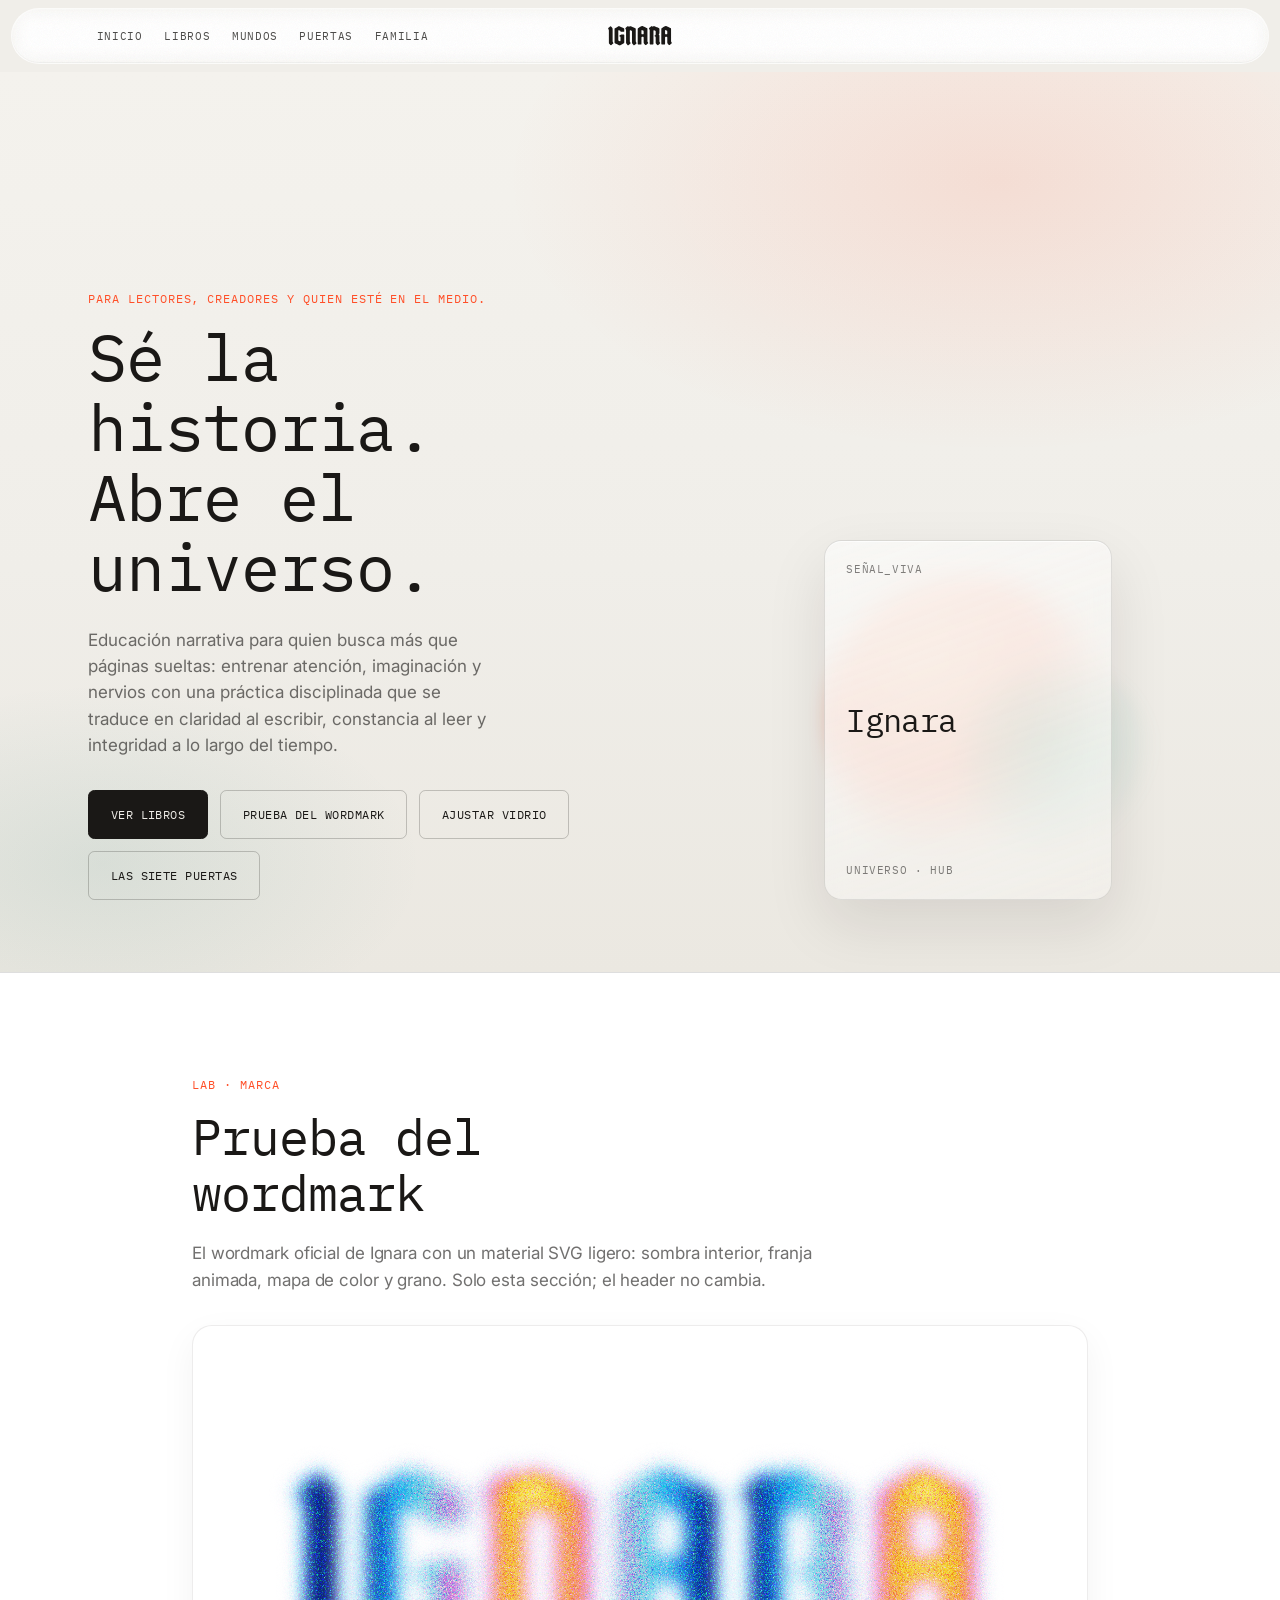
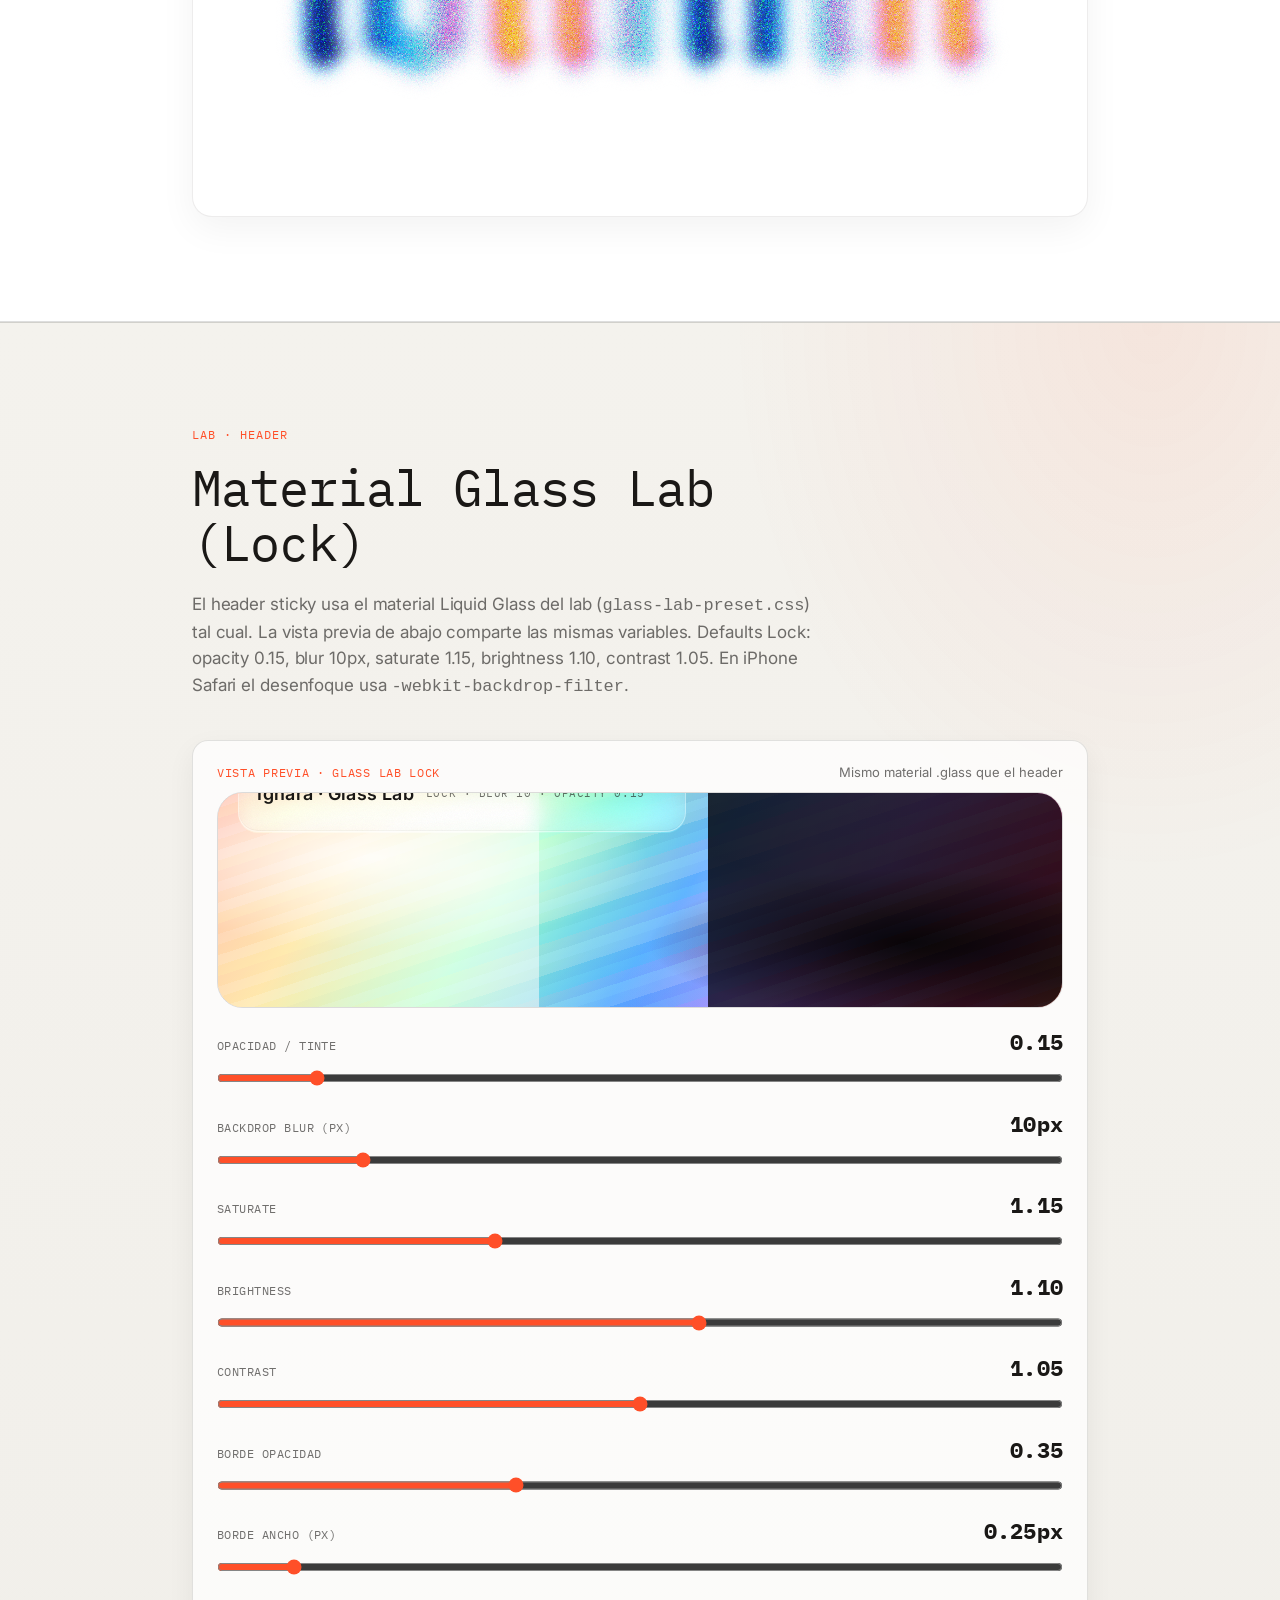
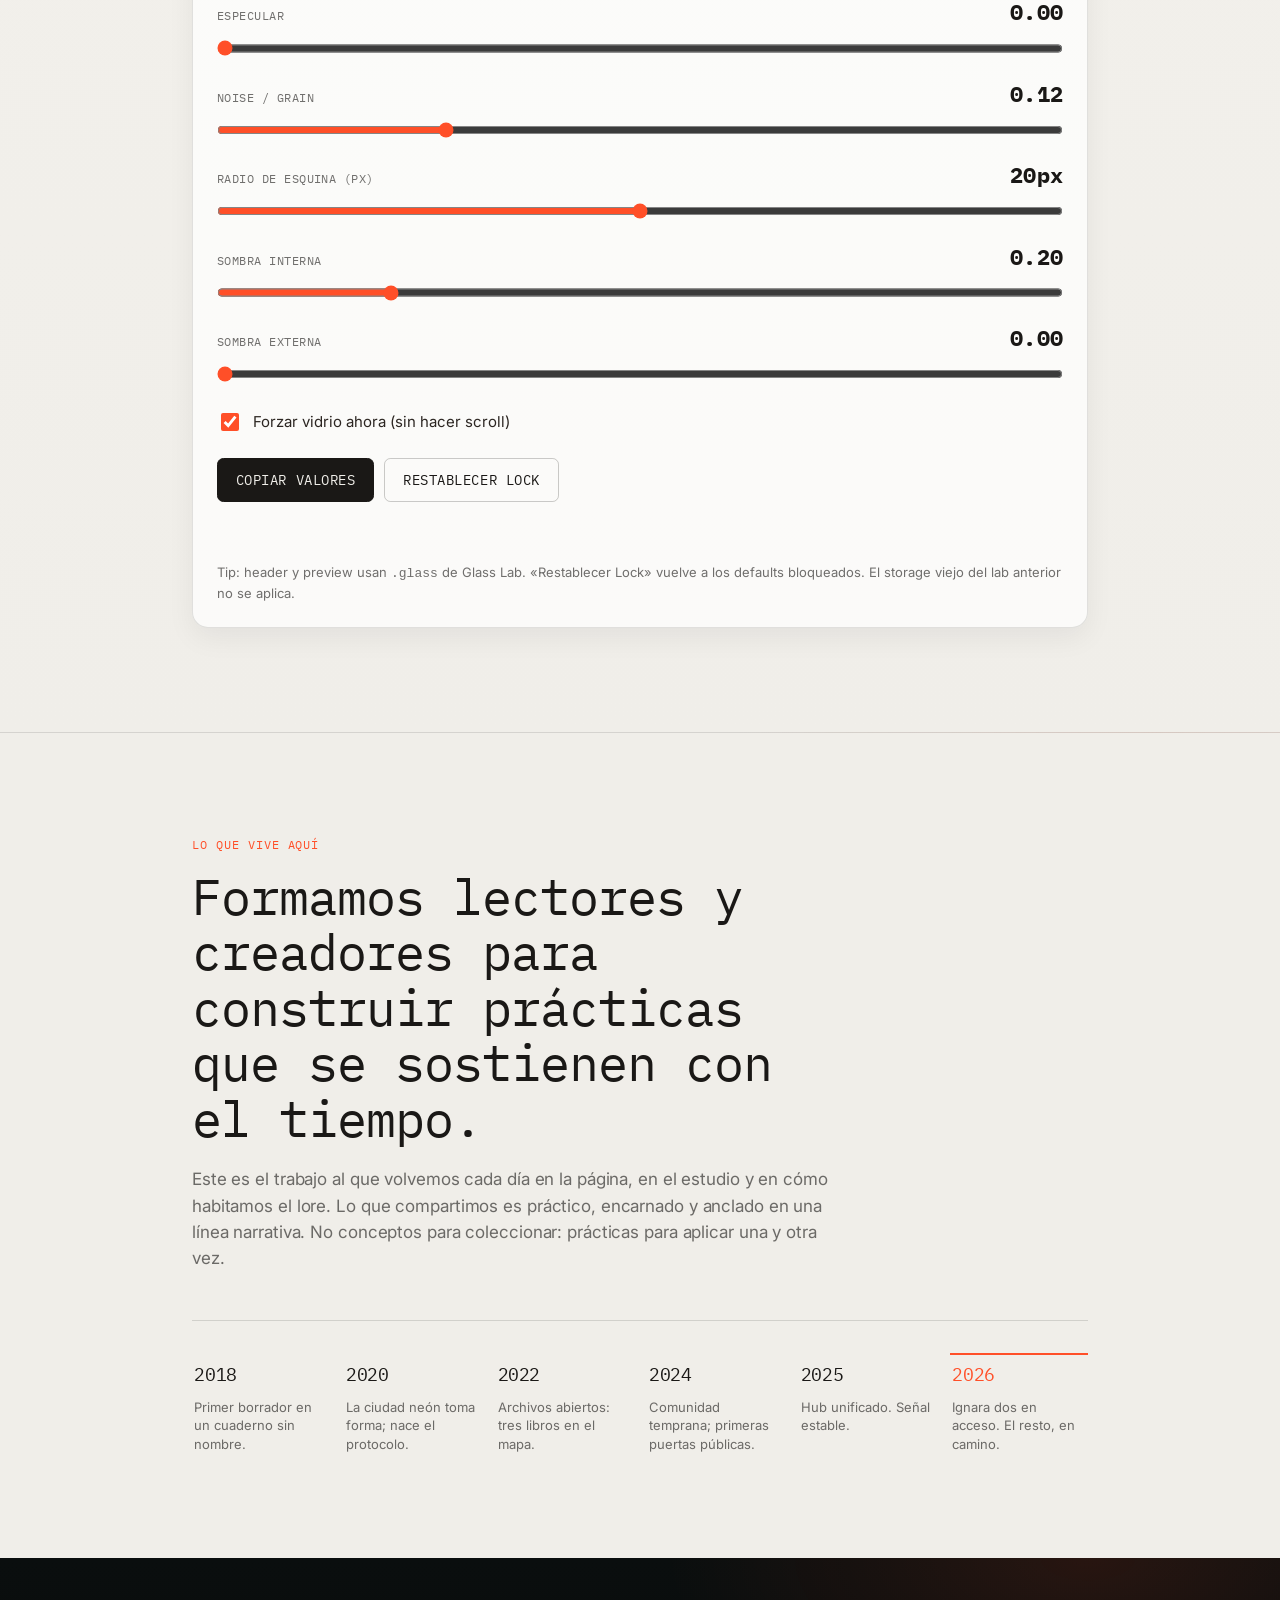
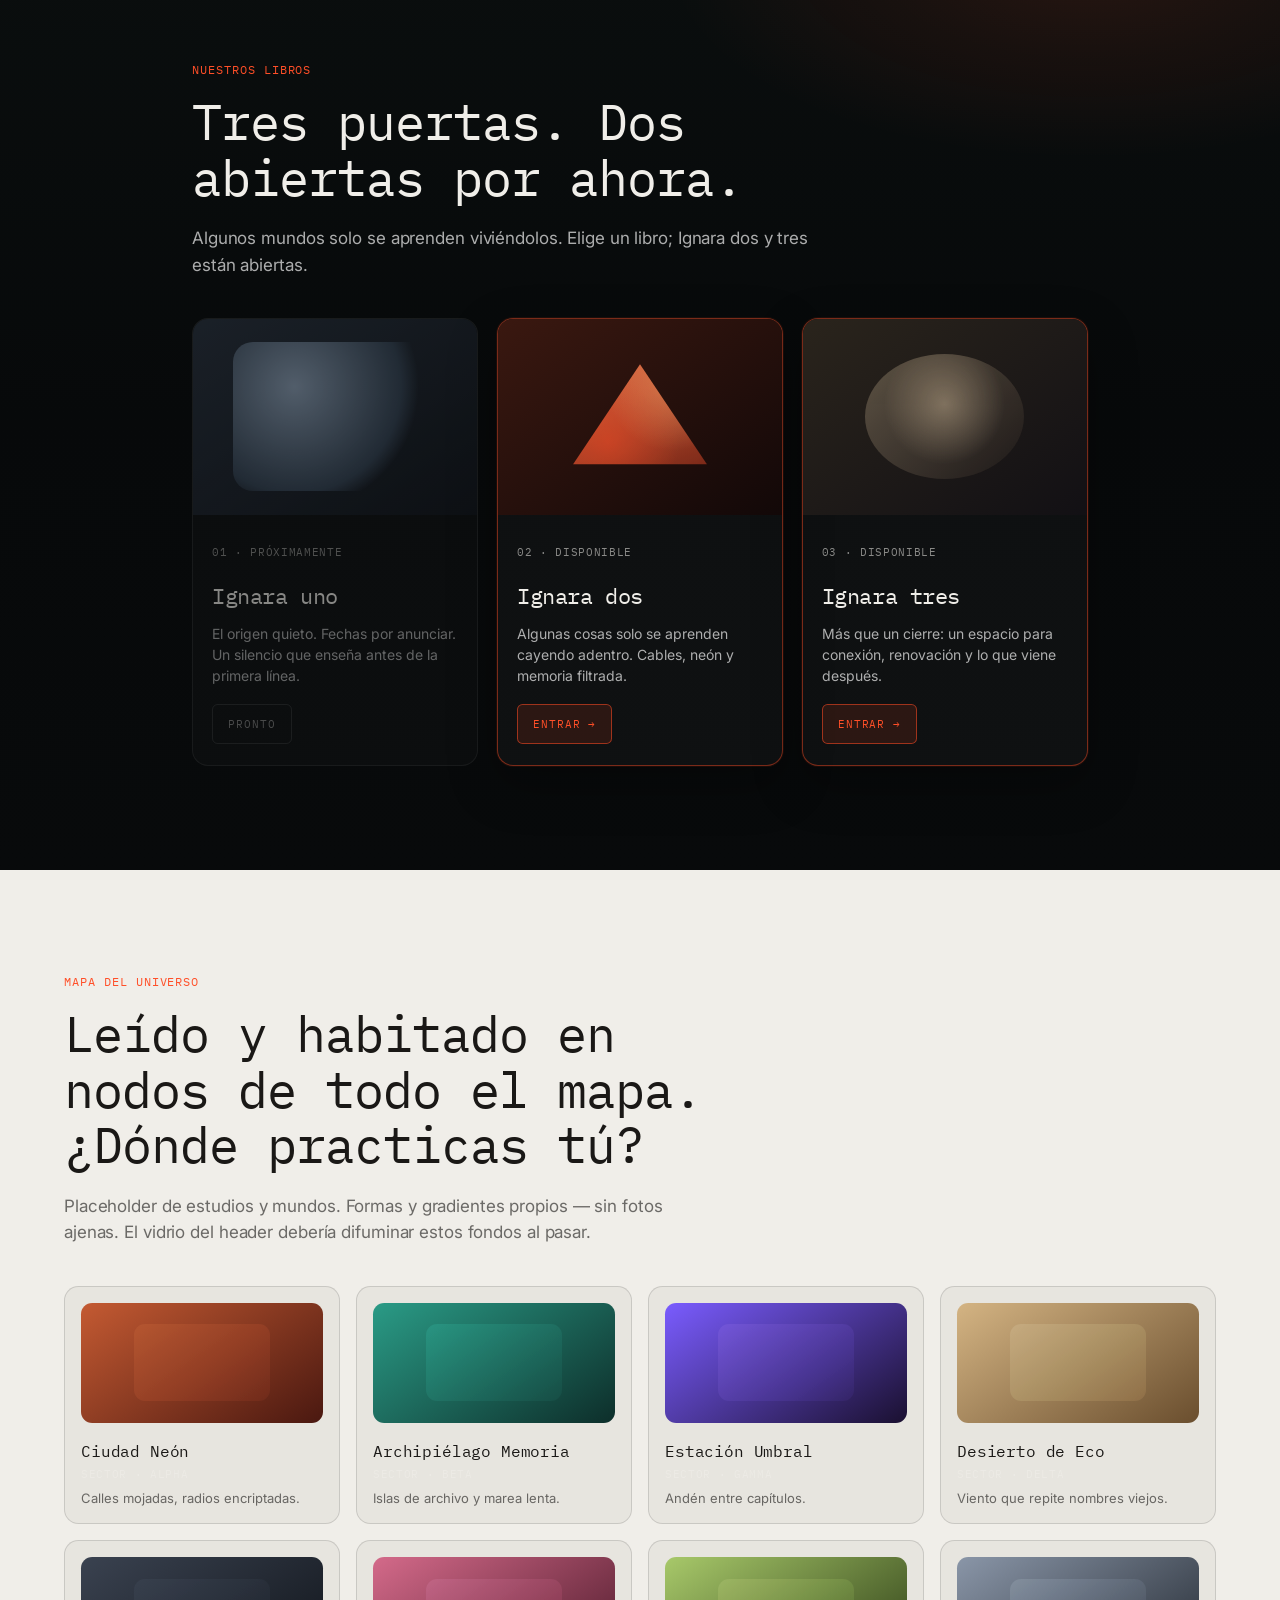
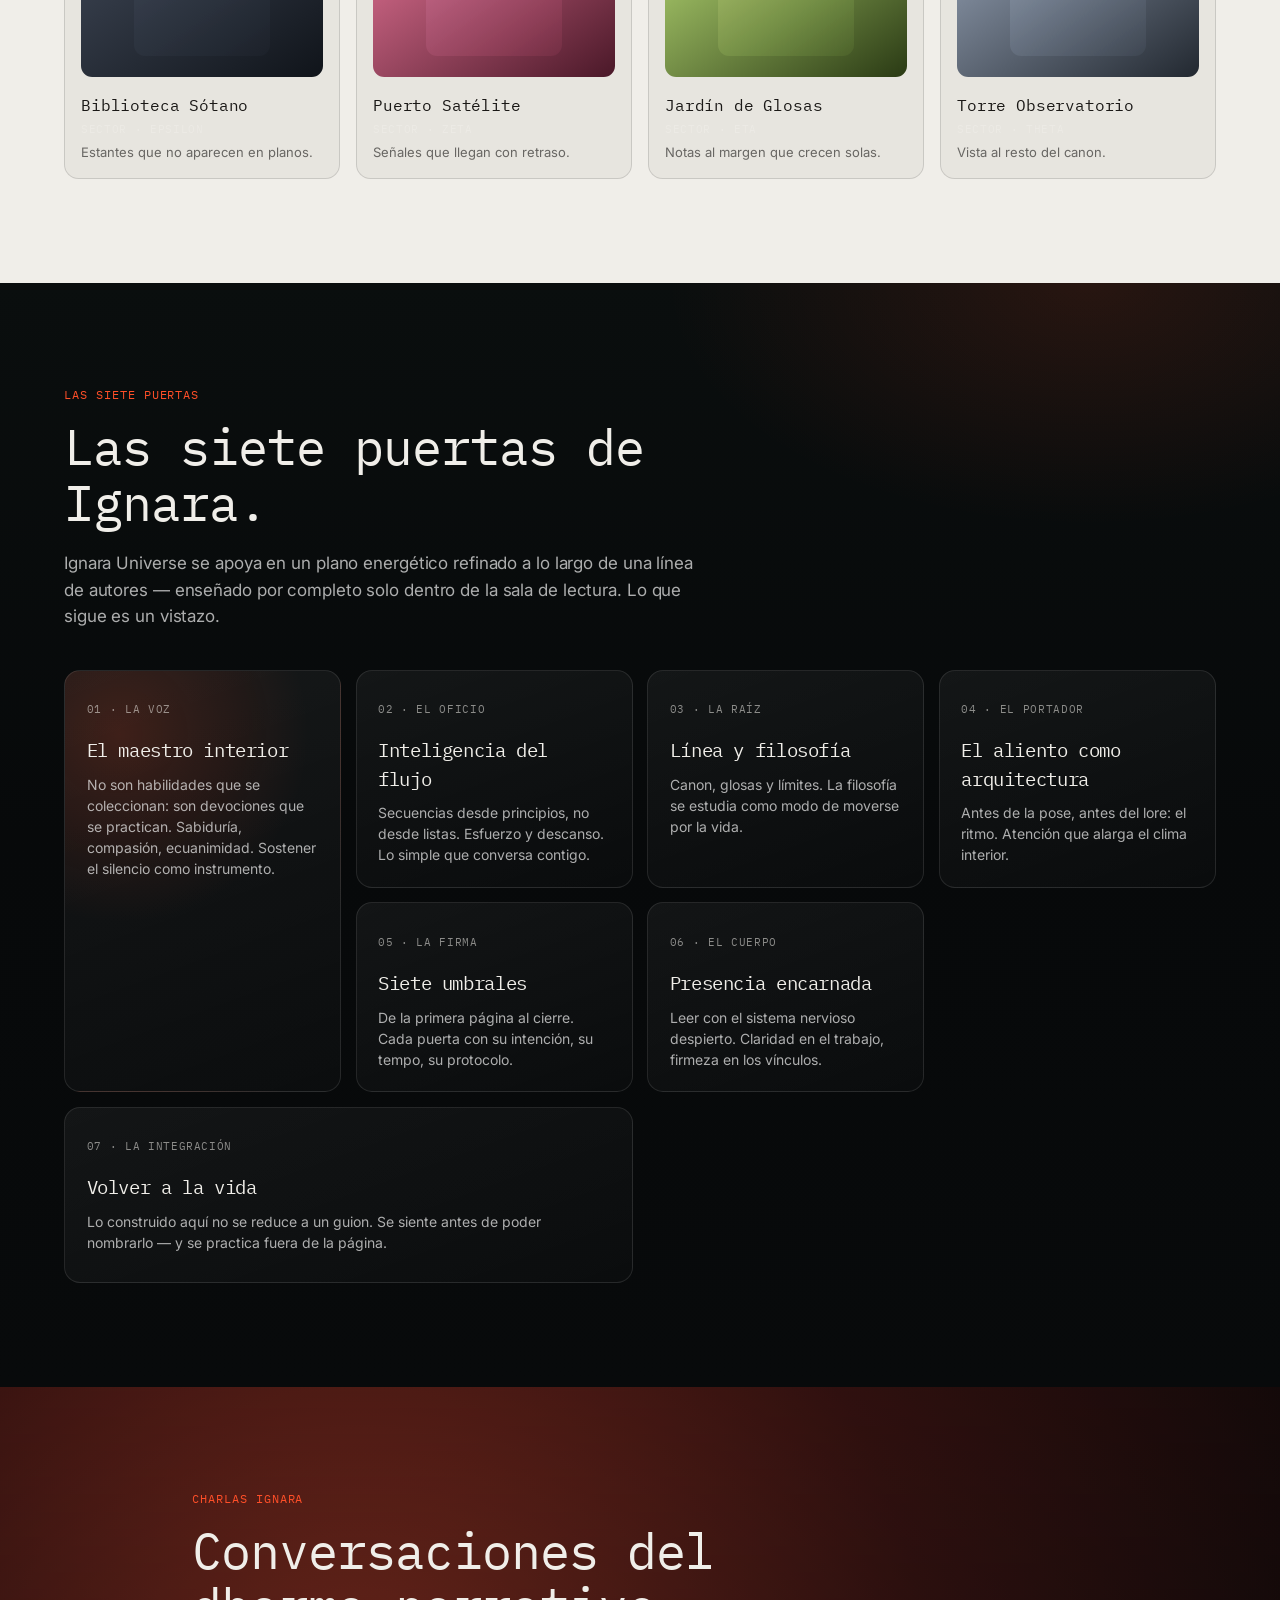
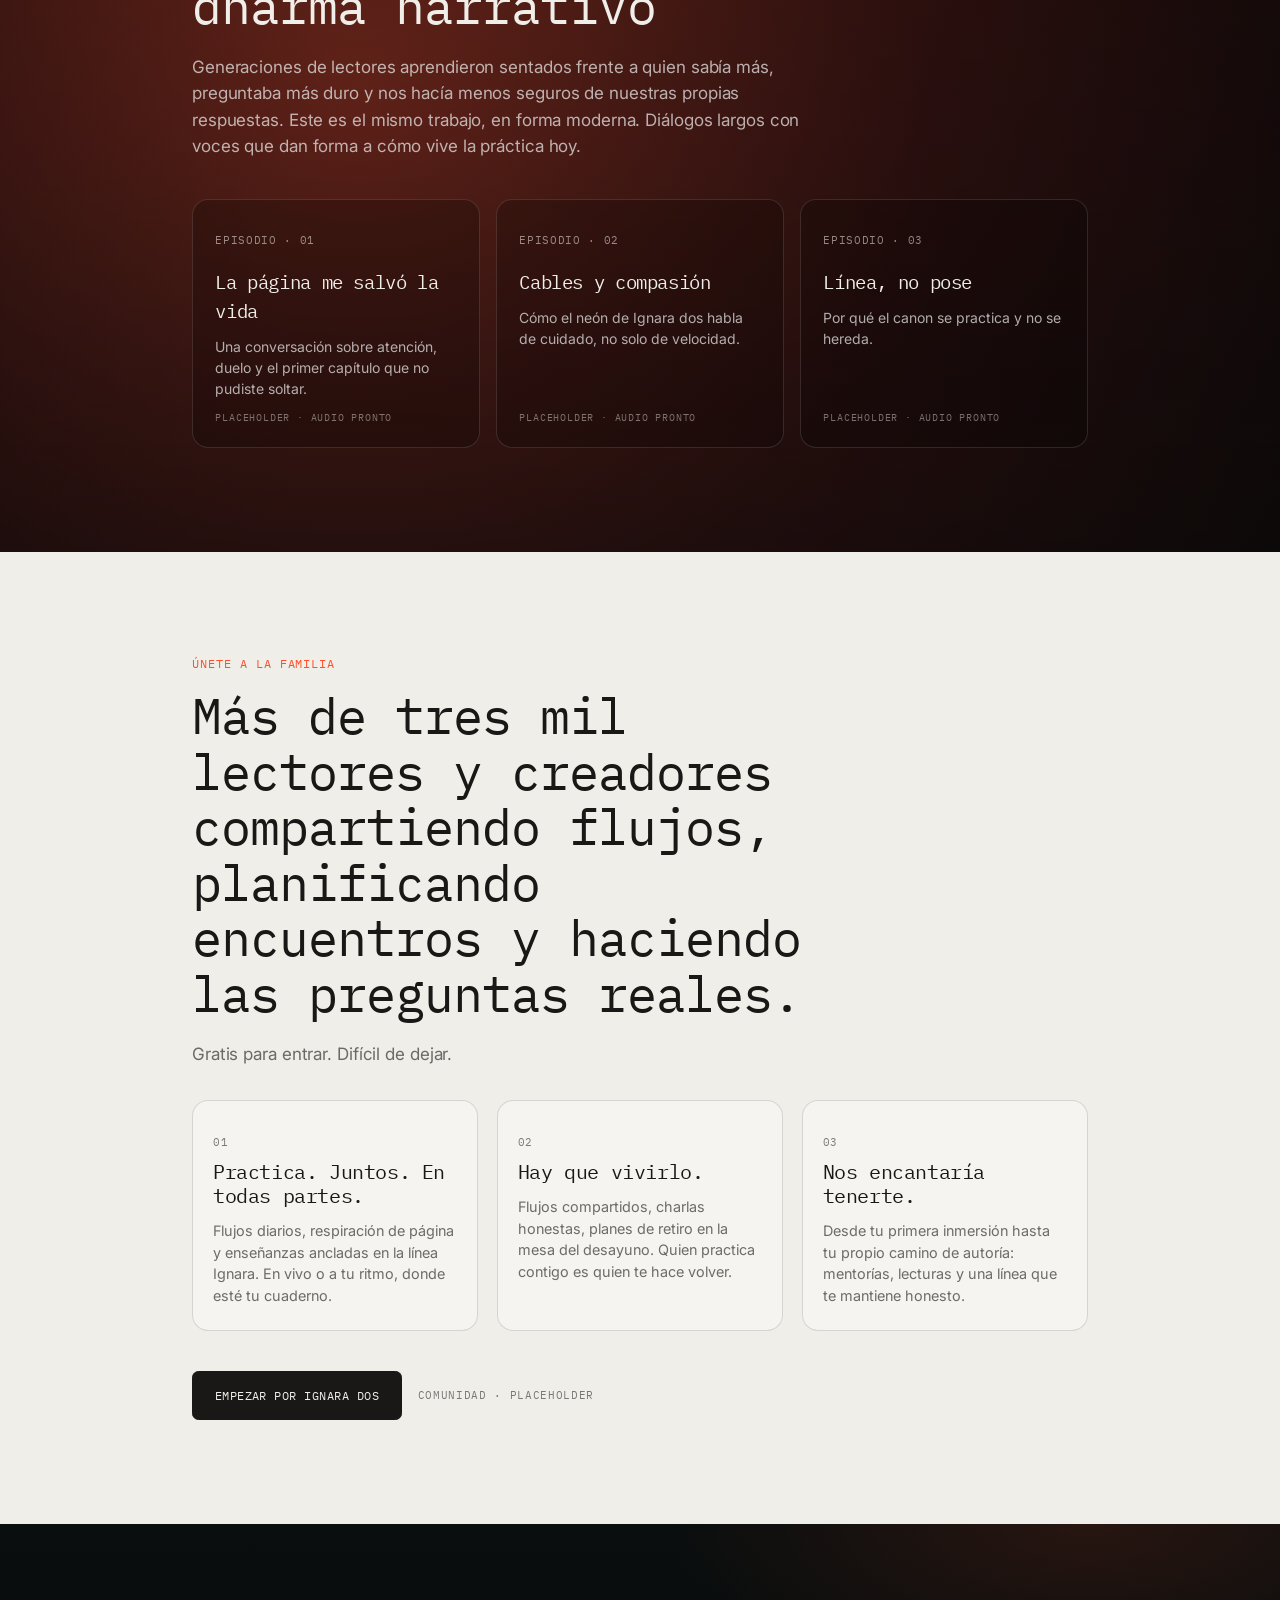
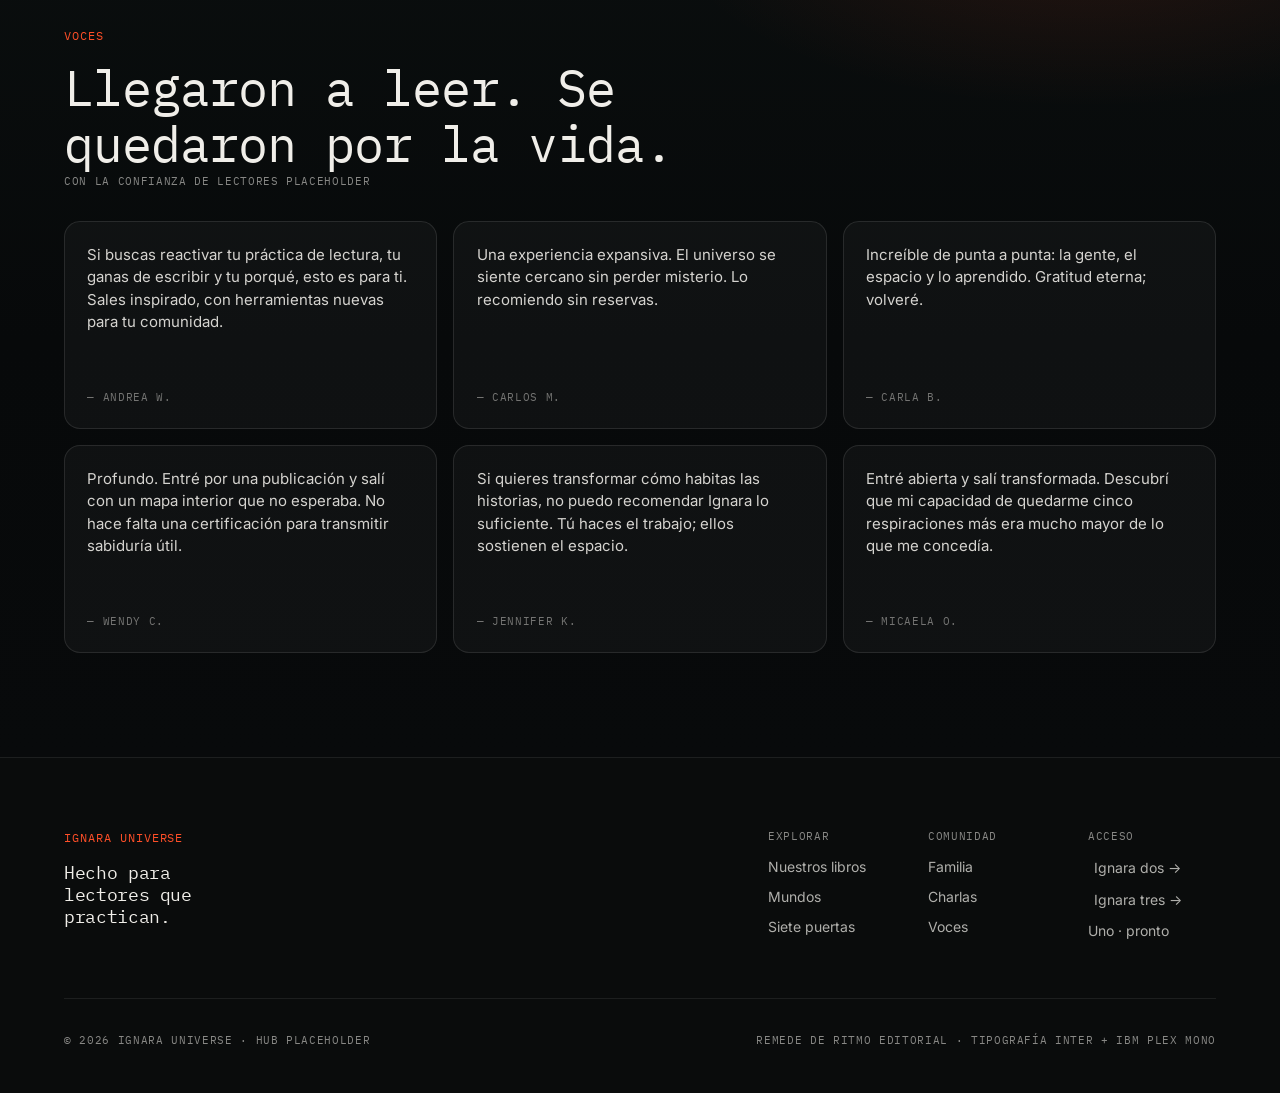
==== index.html @ 1be6c2f0 "Ease the seal ring wipe out with the tplh /14 lerp. Equal 90–180ms asset gaps were low-passing the e" ====
<!DOCTYPE html>
<html lang="es">
<head>
  <meta charset="UTF-8" />
  <meta name="viewport" content="width=device-width, initial-scale=1" />
  <title>Ignara Universe — Hub</title>
  <meta name="description" content="Hub de Ignara Universe. Libros, puertas y comunidad. Entra a Ignara dos." />
  <link rel="preconnect" href="https://fonts.googleapis.com" />
  <link rel="preconnect" href="https://fonts.gstatic.com" crossorigin />
  <link rel="preload" as="style" href="https://fonts.googleapis.com/css2?family=Cormorant+Garamond:wght@400;500;600&family=IBM+Plex+Mono:ital,wght@0,400;0,500;0,600;0,700;1,400&family=Inter:wght@400;500;600;700&family=Playfair+Display:wght@400;500;600&display=swap" />
  <link href="https://fonts.googleapis.com/css2?family=Cormorant+Garamond:wght@400;500;600&family=IBM+Plex+Mono:ital,wght@0,400;0,500;0,600;0,700;1,400&family=Inter:wght@400;500;600;700&family=Playfair+Display:wght@400;500;600&display=swap" rel="stylesheet" />
  <link rel="stylesheet" href="glass-lab-preset.css?v=20261002-1959" />
  <link rel="stylesheet" href="styles.css?v=20261002-1959" />
</head>
<body data-view="hub">
  <a class="skip-link" href="#main">Saltar al contenido</a>


  <header class="site-header" id="site-header" data-scrolled="false" data-force-glass="false" data-theme-nav="light">
    <!-- Sticky host = .site-header; positioning host = .header-glass-host; material = inner .glass (Safari-safe) -->
    <div class="header-glass-host" aria-hidden="true">
      <div class="glass header-glass">
        <span class="glass__noise" aria-hidden="true"></span>
        <span class="glass__specular" aria-hidden="true"></span>
      </div>
    </div>
    <div class="header-inner">
      <a class="brand" href="#inicio" id="brand-home" aria-label="Ignara — inicio">
        <svg class="brand-logo" aria-hidden="true" viewBox="0 0 497 152" fill="none" xmlns="http://www.w3.org/2000/svg">
<path d="M490.39 27.9576C490.39 42.1575 490.39 56.5576 490.39 70.7576C490.39 84.9576 490.39 98.9576 490.39 112.958C490.39 114.758 490.39 116.558 490.39 118.358C490.39 120.958 491.39 123.358 492.99 125.558C493.59 126.358 494.19 127.158 494.79 128.158C495.39 128.758 495.79 129.558 495.99 130.358C496.59 131.558 496.39 132.958 495.59 134.158C494.99 134.958 494.19 135.958 493.39 136.558C489.19 140.158 484.79 143.958 480.59 147.558C479.99 148.158 478.99 148.558 478.19 148.958C476.79 149.758 475.19 149.558 473.99 148.558C473.19 147.958 472.59 147.158 471.79 146.558C469.39 143.758 466.99 140.758 464.39 137.758C462.19 135.358 460.99 132.358 460.99 128.958C460.99 127.358 460.99 125.958 460.99 124.358C460.99 114.558 460.99 104.758 460.99 94.9576C460.99 93.3576 460.99 91.9576 460.99 90.3576C460.79 89.5576 460.79 88.7576 460.59 87.9576C460.19 85.9576 458.79 84.7576 456.79 84.3576C456.59 84.1576 456.39 84.1576 456.39 84.1576C453.79 83.9576 451.19 83.9576 448.59 84.1576C446.19 84.5576 444.59 85.9576 444.19 88.3576C443.99 89.3576 443.99 90.3576 443.99 91.1576C443.79 92.7576 443.79 94.1576 443.79 95.7576C443.79 108.758 443.79 121.958 443.79 134.958C443.79 136.758 443.79 138.358 443.59 139.958C443.39 142.358 441.99 143.958 439.59 144.358C438.59 144.358 437.59 144.558 436.79 144.558C431.59 144.558 426.59 144.558 421.59 144.558C420.39 144.558 419.39 144.358 418.39 144.158C416.39 143.758 415.19 142.558 414.79 140.558C414.59 139.958 414.59 139.358 414.59 138.558C414.59 137.358 414.59 136.158 414.59 134.958C414.39 99.1576 414.39 63.1576 414.59 27.3575C414.59 25.9576 414.59 24.5575 414.59 23.3575C414.59 20.1576 415.99 17.7576 418.79 16.1575C419.19 15.7576 419.79 15.5576 420.39 15.1575C427.79 10.9576 434.99 6.75755 442.39 2.35754C443.39 1.95755 444.39 1.35755 445.19 0.957551C447.39 -0.242446 449.79 -0.242448 451.99 0.557541C453.19 0.957548 454.39 1.55754 455.39 1.95755C464.99 6.35755 474.39 10.9576 483.99 15.3575C484.59 15.7576 485.39 16.1575 486.19 16.3576C488.79 17.7575 490.19 19.9575 490.19 22.9576C490.39 24.5575 490.39 26.3575 490.39 27.9576ZM443.99 37.9576C443.79 41.1575 443.79 44.3576 443.79 47.7576C443.79 50.7576 443.79 53.9576 443.79 56.9576C443.99 58.3575 443.99 59.5576 444.19 60.7575C444.59 63.3576 446.19 64.7576 448.79 65.1576C449.79 65.1576 450.79 65.1576 451.59 65.1576C452.99 65.1576 454.39 65.1576 455.79 65.1576C458.79 64.7576 460.39 63.1576 460.79 60.1576C460.99 59.3575 460.99 58.3576 460.99 57.3576C460.99 52.9575 460.99 48.7576 460.99 44.3576C460.99 43.5575 460.99 42.7576 460.79 41.9576C460.79 38.9576 459.39 36.7576 456.79 35.3575C454.59 34.3575 452.79 33.3576 450.39 32.3576C449.79 31.9575 448.79 31.7575 447.99 31.7575C446.39 31.5576 444.79 32.5576 444.39 34.3576C443.99 35.5575 443.99 36.7576 443.99 37.9576Z" fill="currentColor"/>
<path d="M324.026 133.758C324.026 117.558 324.026 101.358 324.026 85.1576C324.026 69.3576 324.026 53.7576 324.026 38.1576C324.026 36.3576 324.026 34.5576 324.026 32.7576C324.026 29.7576 323.026 27.1576 321.226 24.7576C320.626 23.9576 320.026 23.3576 319.426 22.5576C319.026 21.9576 318.826 21.3576 318.426 20.7576C317.826 19.3576 318.026 17.7576 319.026 16.5576C319.626 15.7576 320.226 14.9576 321.026 14.3576C325.226 10.7576 329.626 6.95758 334.026 3.15758C334.426 2.95758 334.826 2.55759 335.226 2.35758C337.026 1.15758 338.826 1.15758 340.626 2.35758C341.426 2.95758 342.226 3.55759 343.026 3.95758C344.626 4.95758 346.426 5.15757 348.226 4.35758C349.226 4.15757 350.226 3.55759 351.026 2.95758C352.226 2.35758 353.426 1.75758 354.826 1.15758C356.826 0.15758 359.026 0.157581 361.026 0.957583C362.826 1.55757 364.626 2.35758 366.426 3.15758C371.226 5.35759 376.026 7.55758 380.826 9.95759C385.026 11.7576 389.226 13.7576 393.426 15.7576C394.626 16.3576 395.626 16.7576 396.626 17.5576C398.426 18.7576 399.626 20.3576 399.826 22.5576C399.826 23.5576 399.826 24.5576 399.826 25.3576C399.826 34.7576 399.826 43.9576 399.826 53.1576C399.826 54.1576 399.826 55.1576 399.826 56.1576C399.626 57.7576 399.026 59.3576 397.826 60.5576C396.826 61.5576 395.826 62.3576 395.026 63.5576C394.026 64.5576 394.226 66.1576 395.026 67.1576C395.226 67.5576 395.626 67.9576 395.826 68.1576C396.426 68.5576 396.826 69.1576 397.426 69.5576C399.026 70.9576 399.826 72.7576 399.826 74.9576C399.826 76.5576 399.826 78.1576 399.826 79.7576C399.826 91.3576 399.826 102.958 399.826 114.558C399.826 116.158 400.026 117.958 400.026 119.558C400.026 122.158 400.826 124.358 402.426 126.358C402.826 127.158 403.426 127.958 404.026 128.758C404.426 129.358 405.026 129.958 405.226 130.758C405.826 132.358 405.826 133.758 404.826 134.958C404.026 135.958 403.226 136.958 402.226 137.758C398.426 140.958 394.626 144.358 390.626 147.558C389.826 148.358 388.826 148.958 387.626 149.558C386.026 150.358 384.426 150.158 383.026 148.958C382.426 148.358 381.626 147.758 381.026 146.958C378.626 144.358 376.226 141.358 373.826 138.558C373.426 138.158 373.026 137.558 372.626 136.958C371.426 135.358 370.626 133.358 370.626 131.358C370.626 129.558 370.626 127.958 370.626 126.358C370.626 115.558 370.626 104.758 370.626 93.9576C370.626 92.5576 370.626 90.9576 370.426 89.5576C370.426 88.7576 370.426 87.9576 370.226 87.1576C369.826 85.1576 368.826 83.5576 367.226 82.5576C366.026 81.7576 364.826 81.1576 363.626 80.5576C362.826 80.1576 362.226 79.5576 361.626 79.1576C360.626 78.1576 360.626 76.7576 361.426 75.7576C362.026 74.7576 363.026 74.1576 363.826 73.5576C365.026 72.7576 366.226 72.1576 367.226 71.3576C369.226 69.7576 370.226 67.7576 370.426 65.3576C370.426 64.1576 370.626 63.1576 370.626 62.1576C370.626 56.5576 370.626 50.9576 370.626 45.3576C370.626 44.1576 370.426 42.7576 370.426 41.5576C370.226 39.3576 369.226 37.7576 367.426 36.5576C364.626 34.7576 361.626 33.3576 358.626 32.3576C358.226 32.1576 358.026 32.1576 357.826 32.1576C356.226 31.9576 354.626 32.7576 354.226 34.1576C353.826 34.9576 353.626 35.7576 353.626 36.5576C353.426 37.7576 353.426 38.7576 353.426 39.9576C353.426 51.5576 353.426 63.3576 353.426 75.1576C353.426 79.7576 353.426 84.3576 353.426 88.9576C353.426 103.958 353.426 118.958 353.426 133.958C353.426 135.558 353.426 136.958 353.426 138.558C353.426 139.358 353.226 140.158 353.026 140.958C352.626 142.758 351.426 143.958 349.426 144.358C348.826 144.558 348.226 144.558 347.426 144.558C341.826 144.558 336.026 144.558 330.226 144.558C329.426 144.558 328.426 144.358 327.426 144.158C325.826 143.758 324.826 142.758 324.426 141.158C324.226 140.358 324.226 139.558 324.026 138.758C324.026 137.158 324.026 135.358 324.026 133.758Z" fill="currentColor"/>
<path d="M306.406 27.9576C306.406 42.1575 306.406 56.5576 306.406 70.7576C306.406 84.9576 306.406 98.9576 306.406 112.958C306.406 114.758 306.406 116.558 306.406 118.358C306.406 120.958 307.406 123.358 309.006 125.558C309.606 126.358 310.206 127.158 310.806 128.158C311.406 128.758 311.806 129.558 312.006 130.358C312.606 131.558 312.406 132.958 311.606 134.158C311.006 134.958 310.206 135.958 309.406 136.558C305.206 140.158 300.806 143.958 296.606 147.558C296.006 148.158 295.006 148.558 294.206 148.958C292.806 149.758 291.206 149.558 290.006 148.558C289.206 147.958 288.606 147.158 287.806 146.558C285.406 143.758 283.006 140.758 280.406 137.758C278.206 135.358 277.006 132.358 277.006 128.958C277.006 127.358 277.006 125.958 277.006 124.358C277.006 114.558 277.006 104.758 277.006 94.9576C277.006 93.3576 277.006 91.9576 277.006 90.3576C276.806 89.5576 276.806 88.7576 276.606 87.9576C276.206 85.9576 274.806 84.7576 272.806 84.3576C272.606 84.1576 272.406 84.1576 272.406 84.1576C269.806 83.9576 267.206 83.9576 264.606 84.1576C262.206 84.5576 260.606 85.9576 260.206 88.3576C260.006 89.3576 260.006 90.3576 260.006 91.1576C259.806 92.7576 259.806 94.1576 259.806 95.7576C259.806 108.758 259.806 121.958 259.806 134.958C259.806 136.758 259.806 138.358 259.606 139.958C259.406 142.358 258.006 143.958 255.606 144.358C254.606 144.358 253.606 144.558 252.806 144.558C247.606 144.558 242.606 144.558 237.606 144.558C236.406 144.558 235.406 144.358 234.406 144.158C232.406 143.758 231.206 142.558 230.806 140.558C230.606 139.958 230.606 139.358 230.606 138.558C230.606 137.358 230.606 136.158 230.606 134.958C230.406 99.1576 230.406 63.1576 230.606 27.3575C230.606 25.9576 230.606 24.5575 230.606 23.3575C230.606 20.1576 232.006 17.7576 234.806 16.1575C235.206 15.7576 235.806 15.5576 236.406 15.1575C243.806 10.9576 251.006 6.75755 258.406 2.35754C259.406 1.95755 260.406 1.35755 261.206 0.957551C263.406 -0.242446 265.806 -0.242448 268.006 0.557541C269.206 0.957548 270.406 1.55754 271.406 1.95755C281.006 6.35755 290.406 10.9576 300.006 15.3575C300.606 15.7576 301.406 16.1575 302.206 16.3576C304.806 17.7575 306.206 19.9575 306.206 22.9576C306.406 24.5575 306.406 26.3575 306.406 27.9576ZM260.006 37.9576C259.806 41.1575 259.806 44.3576 259.806 47.7576C259.806 50.7576 259.806 53.9576 259.806 56.9576C260.006 58.3575 260.006 59.5576 260.206 60.7575C260.606 63.3576 262.206 64.7576 264.806 65.1576C265.806 65.1576 266.806 65.1576 267.606 65.1576C269.006 65.1576 270.406 65.1576 271.806 65.1576C274.806 64.7576 276.406 63.1576 276.806 60.1576C277.006 59.3575 277.006 58.3576 277.006 57.3576C277.006 52.9575 277.006 48.7576 277.006 44.3576C277.006 43.5575 277.006 42.7576 276.806 41.9576C276.806 38.9576 275.406 36.7576 272.806 35.3575C270.606 34.3575 268.806 33.3576 266.406 32.3576C265.806 31.9575 264.806 31.7575 264.006 31.7575C262.406 31.5576 260.806 32.5576 260.406 34.3576C260.006 35.5575 260.006 36.7576 260.006 37.9576Z" fill="currentColor"/>
<path d="M139.842 125.758C139.842 111.158 139.842 96.5576 139.842 81.9576C139.842 67.3576 139.842 52.7576 139.842 38.1576C139.842 36.1576 139.842 34.3576 139.642 32.3576C139.642 29.7576 138.642 27.3576 137.042 25.3576C136.042 24.1576 135.242 23.1576 134.642 21.9576C133.642 20.1576 133.842 18.5576 135.042 16.9576C135.842 15.9576 136.842 14.9576 137.842 14.1576C141.642 10.7576 145.642 7.55759 149.442 4.3576C150.242 3.75759 150.842 3.15759 151.842 2.7576C153.242 1.9576 154.642 1.7576 156.042 2.7576C157.042 3.35759 157.842 3.9576 158.642 4.5576C160.642 5.7576 162.442 5.9576 164.642 4.9576C165.242 4.5576 166.042 4.15759 166.842 3.7576C167.642 3.35759 168.442 2.9576 169.242 2.5576C172.242 0.557593 175.442 0.557591 178.642 2.15759C179.442 2.35759 180.042 2.7576 180.842 3.15759C190.042 7.3576 199.242 11.5576 208.242 15.9576C209.442 16.3576 210.842 16.9576 211.842 17.7576C214.042 18.9576 215.242 20.9576 215.442 23.3576C215.442 25.3576 215.442 27.3576 215.442 29.1576C215.442 56.7576 215.442 84.5576 215.442 112.158C215.442 113.958 215.642 115.758 215.442 117.558C215.442 121.558 216.642 124.958 219.242 127.958C219.842 128.558 220.242 129.358 220.642 129.958C222.042 132.158 222.042 134.158 220.242 135.958C219.642 136.758 218.842 137.358 218.242 137.958C214.242 141.358 210.242 144.758 206.242 147.958C205.642 148.558 204.842 149.158 204.042 149.758C202.442 150.758 200.442 150.558 199.042 149.358C198.042 148.558 197.242 147.758 196.442 146.758C194.042 143.958 191.642 141.158 189.242 138.358C187.442 136.158 186.442 133.558 186.242 130.558C186.242 128.358 186.042 126.158 186.042 123.958C186.042 99.3576 186.042 74.5576 186.042 49.9576C186.042 48.3576 186.042 46.5576 186.042 44.9576C186.042 43.9576 186.042 43.1576 186.042 42.1576C185.842 39.9576 184.842 38.1576 183.042 36.9576C180.442 35.3576 177.642 33.9576 174.642 32.9576C174.442 32.9576 174.242 32.9576 174.242 32.9576C171.642 32.3576 169.842 33.5576 169.442 36.1576C169.242 36.9576 169.242 37.7576 169.242 38.5576C169.242 39.9576 169.242 41.5576 169.242 42.9576C169.242 66.5576 169.242 90.1576 169.242 113.758C169.242 115.758 169.242 117.558 169.242 119.558C169.242 122.158 170.242 124.558 171.842 126.758C172.442 127.358 173.042 128.158 173.642 128.958C174.042 129.558 174.442 130.358 174.842 130.958C175.442 132.558 175.442 133.958 174.442 135.358C173.442 136.358 172.642 137.358 171.442 138.158C167.642 141.558 163.842 144.758 160.042 147.958C159.042 148.758 158.042 149.558 156.842 149.958C155.442 150.558 154.042 150.358 152.642 149.358C152.042 148.758 151.242 148.158 150.642 147.358C148.042 144.358 145.442 141.358 143.042 138.358C140.842 135.958 139.842 133.358 139.842 130.158C139.842 128.758 139.842 127.158 139.842 125.758Z" fill="currentColor"/>
<path d="M50.1277 114.958C50.1277 102.158 50.1277 89.1576 50.1277 76.1576C50.1277 60.1576 50.1277 44.3576 50.1277 28.3576C50.1277 26.7576 50.1277 25.1576 50.1277 23.3576C50.3277 21.1576 51.3277 19.1576 53.1277 17.9576C54.5277 16.9576 55.7277 15.9576 57.3277 15.1576C62.9277 11.7576 68.7277 8.55764 74.5277 5.15763C76.3277 4.15763 77.9277 3.35763 79.5277 2.35763C82.5277 0.757639 85.5277 0.557631 88.5277 1.75764C89.5277 2.15763 90.3277 2.55764 91.1277 2.95764C100.128 7.15764 109.328 11.3576 118.328 15.5576C119.328 16.1576 120.528 16.7576 121.528 17.3576C124.128 18.5576 125.728 20.7576 125.728 23.7576C125.728 29.3576 125.728 34.9576 125.728 40.5576C125.728 41.1576 125.528 41.9576 125.328 42.5576C124.928 43.9576 123.928 44.7576 122.528 45.1576C121.528 45.3576 120.528 45.5576 119.528 45.5576C113.928 45.5576 108.128 45.5576 102.528 45.5576C102.128 45.5576 101.728 45.5576 101.328 45.3576C98.9277 45.3576 97.3277 44.1576 96.5277 41.9576C96.5277 41.9576 96.5277 41.7576 96.5277 41.5576C95.7277 38.3576 93.5277 36.5576 90.5277 35.3576C88.9277 34.5576 87.3277 33.7576 85.7277 33.1576C84.9277 32.7576 84.1277 32.5576 83.3277 32.5576C81.9277 32.3576 80.5277 33.1576 79.9277 34.5576C79.7277 35.3576 79.5277 36.3576 79.5277 37.3576C79.3277 38.7576 79.3277 40.3576 79.3277 41.7576C79.3277 53.5576 79.5277 65.1576 79.5277 76.9576C79.5277 85.9576 79.3277 94.9576 79.3277 103.958C79.3277 105.558 79.3277 106.958 79.5277 108.358C79.5277 109.358 79.5277 110.358 79.7277 111.358C80.1277 112.958 80.9277 114.358 82.3277 115.358C85.1277 117.158 88.1277 118.558 91.3277 119.558C91.7277 119.558 92.3277 119.758 92.9277 119.558C94.1277 119.558 95.1277 118.958 95.7277 117.758C96.1277 117.158 96.3277 116.558 96.3277 115.758C96.5277 114.558 96.5277 113.358 96.5277 112.158C96.5277 105.358 96.5277 98.7576 96.5277 92.1576C96.5277 90.9576 96.5277 89.5576 96.3277 88.3576C96.1277 85.7576 94.9277 83.7576 92.5277 82.5576C91.7277 81.9576 90.9277 81.5576 89.9277 81.1576C89.5277 80.7576 88.9277 80.3576 88.3277 79.9576C86.7277 78.7576 86.7277 76.9576 88.1277 75.7576C88.7277 75.1576 89.3277 74.7576 89.9277 74.1576C93.3277 72.1576 96.5277 70.3576 99.7277 68.3576C101.928 67.1576 104.128 66.5576 106.328 66.3576C110.728 66.1576 115.128 65.9576 119.528 66.3576C120.128 66.3576 120.928 66.3576 121.528 66.3576C123.928 66.7576 125.328 68.3576 125.728 70.7576C125.728 71.3576 125.928 72.1576 125.928 72.7576C125.928 73.9576 125.928 74.9576 125.928 76.1576C125.928 92.1576 125.928 108.158 125.928 124.358C125.928 125.958 125.928 127.558 125.728 129.158C125.528 131.758 124.528 133.558 122.528 135.158C121.528 135.758 120.528 136.358 119.728 136.758C112.728 140.758 105.728 144.958 98.7277 148.958C97.9277 149.358 97.1277 149.758 96.3277 150.358C93.5277 151.958 90.5277 151.958 87.7277 150.558C86.7277 150.158 85.7277 149.758 84.7277 149.358C75.3277 144.958 66.1277 140.558 56.9277 136.358C55.7277 135.758 54.5277 135.158 53.3277 134.358C51.5277 133.358 50.5277 131.758 50.3277 129.758C50.1277 128.558 50.1277 127.358 50.1277 126.158C49.9277 122.358 50.1277 118.758 50.1277 114.958Z" fill="currentColor"/>
<path d="M35.2575 26.9576C35.2575 41.3576 35.2575 55.7576 35.2575 70.3576C35.2575 82.9576 35.2575 95.5576 35.2575 108.358C35.2575 111.758 35.4575 115.358 35.4575 118.958C35.4575 122.158 36.4575 125.158 38.4575 127.558C39.2575 128.358 39.8575 129.158 40.2575 129.958C41.6575 132.158 41.4575 133.958 39.8575 135.758C39.0575 136.558 38.2575 137.358 37.4575 138.158C33.8575 141.358 30.0575 144.558 26.2575 147.758C25.4575 148.358 24.6575 148.958 23.6574 149.558C21.6575 150.558 19.8575 150.358 18.2575 148.958C17.6575 148.358 16.8575 147.558 16.2575 146.958C14.0575 144.158 11.6575 141.558 9.25745 138.758C7.05745 136.358 5.85745 133.358 6.05745 129.758C6.05745 128.158 6.05745 126.358 6.05745 124.558C6.05745 96.1576 6.05745 67.7576 6.05745 39.3576C6.05745 37.3576 6.05745 35.3576 5.85745 33.3576C5.85745 30.1576 4.85745 27.3576 2.85745 24.9576C2.05745 23.9576 1.25745 22.7576 0.657451 21.7576C-0.342549 20.1576 -0.142549 18.5576 0.857451 17.1576C1.65745 16.1576 2.45745 15.1576 3.45745 14.3576C7.25745 11.1576 11.0575 7.75759 14.8575 4.5576C15.6575 3.95759 16.4574 3.35758 17.2575 2.95759C19.2575 1.55758 21.0574 1.75759 22.8575 3.35758C23.6574 4.15759 24.4575 4.75759 25.2575 5.55759C27.4575 8.15759 29.6575 10.7576 31.8575 13.3576C34.0575 15.9576 35.2575 18.9576 35.0575 22.3576C35.0575 23.9576 35.2575 25.3576 35.2575 26.9576Z" fill="currentColor"/>
</svg>
      </a>
      <nav class="header-nav" id="header-nav" aria-label="Principal">
        <a href="#inicio">Inicio</a>
        <a href="#libros">Libros</a>
        <a href="#mundos">Mundos</a>
        <a href="#puertas">Puertas</a>
        <a href="#familia">Familia</a>
      </nav>
      <button type="button" class="nav-toggle" id="nav-toggle" aria-expanded="false" aria-controls="header-nav" aria-label="Abrir menú">
        <span></span><span></span>
      </button>
      <span class="header-meta" id="header-meta">hub</span>
    </div>
  </header>

  <!-- 1) Hub home — light cream canvas so liquid glass can be tested while scrolling -->
  <main id="view-hub" class="view view-hub" aria-label="Ignara Universe">
    <div id="main">

      <!-- Hero -->
      <section class="hero" id="inicio" data-theme-section="light">
        <div class="hero-stage">
          <div class="hero-copy">
            <p class="eyebrow">Para lectores, creadores y quien esté en el medio.</p>
            <h1 class="hero-title">
              <span>Sé la historia.</span>
              <span>Abre el universo.</span>
            </h1>
            <p class="hero-lede">
              Educación narrativa para quien busca más que páginas sueltas:
              entrenar atención, imaginación y nervios con una práctica disciplinada
              que se traduce en claridad al escribir, constancia al leer
              y integridad a lo largo del tiempo.
            </p>
            <div class="hero-actions">
              <a class="btn-solid on-cream" href="#libros">Ver libros</a>
              <a class="btn-ghost" href="#prueba-wordmark">Prueba del wordmark</a>
              <a class="btn-ghost" href="#lab-vidrio">Ajustar vidrio</a>
              <a class="btn-ghost" href="#puertas">Las siete puertas</a>
            </div>
          </div>
          <div class="hero-aside" aria-hidden="true">
            <div class="hero-orb"></div>
            <div class="hero-orb hero-orb--2"></div>
            <div class="hero-frame">
              <span class="mono-label">señal_viva</span>
              <span class="hero-frame-title">Ignara</span>
              <span class="mono-label">universo · hub</span>
            </div>
          </div>
        </div>
      </section>



      <!-- Prueba: material SVG ~3KB sobre el wordmark oficial -->
      <section class="section section-wordmark-test" id="prueba-wordmark" data-theme-section="light">
        <div class="section-inner">
          <p class="eyebrow dark">Lab · marca</p>
          <h2 class="display-title dark">Prueba del wordmark</h2>
          <p class="body-copy dark tight">
            El wordmark oficial de Ignara con un material SVG ligero:
            sombra interior, franja animada, mapa de color y grano.
            Solo esta sección; el header no cambia.
          </p>
          <div class="wordmark-test-stage" aria-label="Vista previa del wordmark con material">
            <svg class="wordmark-test-svg" xmlns="http://www.w3.org/2000/svg" viewBox="-48 -56 593 264" role="img" aria-label="Wordmark Ignara con material de prueba">
              <defs>
                <linearGradient id="wm-stripe" gradientUnits="userSpaceOnUse" x1="0" y1="0" x2="280" y2="0" spreadMethod="repeat">
                  <stop stop-color="#fff"/>
                  <stop offset=".5" stop-color="#000"/>
                  <stop offset="1" stop-color="#fff"/>
                  <animateTransform attributeName="gradientTransform" type="translate"
                    from="0 0" to="280 0" dur="4.4s" repeatCount="indefinite"/>
                </linearGradient>
                <filter id="wm-material" color-interpolation-filters="sRGB" x="-5%" y="-5%" width="110%" height="110%">
                  <feGaussianBlur in="SourceAlpha" stdDeviation="4.5" result="blur"/>
                  <feComposite in="blur" in2="SourceAlpha" operator="arithmetic" k1="0" k2="-1" k3="1" k4="0" result="inner"/>
                  <feBlend in="SourceGraphic" in2="inner" mode="overlay"/>
                </filter>
                <filter id="wm-color" color-interpolation-filters="sRGB" x="-20%" y="-30%" width="140%" height="160%">
                  <feGaussianBlur in="SourceGraphic" stdDeviation="7.3" result="blur"/>
                  <feTurbulence type="fractalNoise" baseFrequency="4" numOctaves="1" seed="7" result="noise"/>
                  <feBlend in="blur" in2="noise" mode="overlay" result="grainy"/>
                  <feComponentTransfer in="grainy" result="colored">
                    <feFuncR type="table" tableValues="0.02 0.02 0.08 0.45 0.88 0.96 0.95 1"/>
                    <feFuncG type="table" tableValues="0.02 0.18 0.62 0.88 0.40 0.55 0.82 1"/>
                    <feFuncB type="table" tableValues="0.32 0.58 0.95 0.88 0.88 0.45 0.10 0.98"/>
                  </feComponentTransfer>
                  <feComposite in="colored" in2="blur" operator="in"/>
                </filter>
              </defs>
              <g filter="url(#wm-color)">
                <g filter="url(#wm-material)" fill="url(#wm-stripe)">
              <path d="M490.39 27.9576C490.39 42.1575 490.39 56.5576 490.39 70.7576C490.39 84.9576 490.39 98.9576 490.39 112.958C490.39 114.758 490.39 116.558 490.39 118.358C490.39 120.958 491.39 123.358 492.99 125.558C493.59 126.358 494.19 127.158 494.79 128.158C495.39 128.758 495.79 129.558 495.99 130.358C496.59 131.558 496.39 132.958 495.59 134.158C494.99 134.958 494.19 135.958 493.39 136.558C489.19 140.158 484.79 143.958 480.59 147.558C479.99 148.158 478.99 148.558 478.19 148.958C476.79 149.758 475.19 149.558 473.99 148.558C473.19 147.958 472.59 147.158 471.79 146.558C469.39 143.758 466.99 140.758 464.39 137.758C462.19 135.358 460.99 132.358 460.99 128.958C460.99 127.358 460.99 125.958 460.99 124.358C460.99 114.558 460.99 104.758 460.99 94.9576C460.99 93.3576 460.99 91.9576 460.99 90.3576C460.79 89.5576 460.79 88.7576 460.59 87.9576C460.19 85.9576 458.79 84.7576 456.79 84.3576C456.59 84.1576 456.39 84.1576 456.39 84.1576C453.79 83.9576 451.19 83.9576 448.59 84.1576C446.19 84.5576 444.59 85.9576 444.19 88.3576C443.99 89.3576 443.99 90.3576 443.99 91.1576C443.79 92.7576 443.79 94.1576 443.79 95.7576C443.79 108.758 443.79 121.958 443.79 134.958C443.79 136.758 443.79 138.358 443.59 139.958C443.39 142.358 441.99 143.958 439.59 144.358C438.59 144.358 437.59 144.558 436.79 144.558C431.59 144.558 426.59 144.558 421.59 144.558C420.39 144.558 419.39 144.358 418.39 144.158C416.39 143.758 415.19 142.558 414.79 140.558C414.59 139.958 414.59 139.358 414.59 138.558C414.59 137.358 414.59 136.158 414.59 134.958C414.39 99.1576 414.39 63.1576 414.59 27.3575C414.59 25.9576 414.59 24.5575 414.59 23.3575C414.59 20.1576 415.99 17.7576 418.79 16.1575C419.19 15.7576 419.79 15.5576 420.39 15.1575C427.79 10.9576 434.99 6.75755 442.39 2.35754C443.39 1.95755 444.39 1.35755 445.19 0.957551C447.39 -0.242446 449.79 -0.242448 451.99 0.557541C453.19 0.957548 454.39 1.55754 455.39 1.95755C464.99 6.35755 474.39 10.9576 483.99 15.3575C484.59 15.7576 485.39 16.1575 486.19 16.3576C488.79 17.7575 490.19 19.9575 490.19 22.9576C490.39 24.5575 490.39 26.3575 490.39 27.9576ZM443.99 37.9576C443.79 41.1575 443.79 44.3576 443.79 47.7576C443.79 50.7576 443.79 53.9576 443.79 56.9576C443.99 58.3575 443.99 59.5576 444.19 60.7575C444.59 63.3576 446.19 64.7576 448.79 65.1576C449.79 65.1576 450.79 65.1576 451.59 65.1576C452.99 65.1576 454.39 65.1576 455.79 65.1576C458.79 64.7576 460.39 63.1576 460.79 60.1576C460.99 59.3575 460.99 58.3576 460.99 57.3576C460.99 52.9575 460.99 48.7576 460.99 44.3576C460.99 43.5575 460.99 42.7576 460.79 41.9576C460.79 38.9576 459.39 36.7576 456.79 35.3575C454.59 34.3575 452.79 33.3576 450.39 32.3576C449.79 31.9575 448.79 31.7575 447.99 31.7575C446.39 31.5576 444.79 32.5576 444.39 34.3576C443.99 35.5575 443.99 36.7576 443.99 37.9576Z"/>
              <path d="M324.026 133.758C324.026 117.558 324.026 101.358 324.026 85.1576C324.026 69.3576 324.026 53.7576 324.026 38.1576C324.026 36.3576 324.026 34.5576 324.026 32.7576C324.026 29.7576 323.026 27.1576 321.226 24.7576C320.626 23.9576 320.026 23.3576 319.426 22.5576C319.026 21.9576 318.826 21.3576 318.426 20.7576C317.826 19.3576 318.026 17.7576 319.026 16.5576C319.626 15.7576 320.226 14.9576 321.026 14.3576C325.226 10.7576 329.626 6.95758 334.026 3.15758C334.426 2.95758 334.826 2.55759 335.226 2.35758C337.026 1.15758 338.826 1.15758 340.626 2.35758C341.426 2.95758 342.226 3.55759 343.026 3.95758C344.626 4.95758 346.426 5.15757 348.226 4.35758C349.226 4.15757 350.226 3.55759 351.026 2.95758C352.226 2.35758 353.426 1.75758 354.826 1.15758C356.826 0.15758 359.026 0.157581 361.026 0.957583C362.826 1.55757 364.626 2.35758 366.426 3.15758C371.226 5.35759 376.026 7.55758 380.826 9.95759C385.026 11.7576 389.226 13.7576 393.426 15.7576C394.626 16.3576 395.626 16.7576 396.626 17.5576C398.426 18.7576 399.626 20.3576 399.826 22.5576C399.826 23.5576 399.826 24.5576 399.826 25.3576C399.826 34.7576 399.826 43.9576 399.826 53.1576C399.826 54.1576 399.826 55.1576 399.826 56.1576C399.626 57.7576 399.026 59.3576 397.826 60.5576C396.826 61.5576 395.826 62.3576 395.026 63.5576C394.026 64.5576 394.226 66.1576 395.026 67.1576C395.226 67.5576 395.626 67.9576 395.826 68.1576C396.426 68.5576 396.826 69.1576 397.426 69.5576C399.026 70.9576 399.826 72.7576 399.826 74.9576C399.826 76.5576 399.826 78.1576 399.826 79.7576C399.826 91.3576 399.826 102.958 399.826 114.558C399.826 116.158 400.026 117.958 400.026 119.558C400.026 122.158 400.826 124.358 402.426 126.358C402.826 127.158 403.426 127.958 404.026 128.758C404.426 129.358 405.026 129.958 405.226 130.758C405.826 132.358 405.826 133.758 404.826 134.958C404.026 135.958 403.226 136.958 402.226 137.758C398.426 140.958 394.626 144.358 390.626 147.558C389.826 148.358 388.826 148.958 387.626 149.558C386.026 150.358 384.426 150.158 383.026 148.958C382.426 148.358 381.626 147.758 381.026 146.958C378.626 144.358 376.226 141.358 373.826 138.558C373.426 138.158 373.026 137.558 372.626 136.958C371.426 135.358 370.626 133.358 370.626 131.358C370.626 129.558 370.626 127.958 370.626 126.358C370.626 115.558 370.626 104.758 370.626 93.9576C370.626 92.5576 370.626 90.9576 370.426 89.5576C370.426 88.7576 370.426 87.9576 370.226 87.1576C369.826 85.1576 368.826 83.5576 367.226 82.5576C366.026 81.7576 364.826 81.1576 363.626 80.5576C362.826 80.1576 362.226 79.5576 361.626 79.1576C360.626 78.1576 360.626 76.7576 361.426 75.7576C362.026 74.7576 363.026 74.1576 363.826 73.5576C365.026 72.7576 366.226 72.1576 367.226 71.3576C369.226 69.7576 370.226 67.7576 370.426 65.3576C370.426 64.1576 370.626 63.1576 370.626 62.1576C370.626 56.5576 370.626 50.9576 370.626 45.3576C370.626 44.1576 370.426 42.7576 370.426 41.5576C370.226 39.3576 369.226 37.7576 367.426 36.5576C364.626 34.7576 361.626 33.3576 358.626 32.3576C358.226 32.1576 358.026 32.1576 357.826 32.1576C356.226 31.9576 354.626 32.7576 354.226 34.1576C353.826 34.9576 353.626 35.7576 353.626 36.5576C353.426 37.7576 353.426 38.7576 353.426 39.9576C353.426 51.5576 353.426 63.3576 353.426 75.1576C353.426 79.7576 353.426 84.3576 353.426 88.9576C353.426 103.958 353.426 118.958 353.426 133.958C353.426 135.558 353.426 136.958 353.426 138.558C353.426 139.358 353.226 140.158 353.026 140.958C352.626 142.758 351.426 143.958 349.426 144.358C348.826 144.558 348.226 144.558 347.426 144.558C341.826 144.558 336.026 144.558 330.226 144.558C329.426 144.558 328.426 144.358 327.426 144.158C325.826 143.758 324.826 142.758 324.426 141.158C324.226 140.358 324.226 139.558 324.026 138.758C324.026 137.158 324.026 135.358 324.026 133.758Z"/>
              <path d="M306.406 27.9576C306.406 42.1575 306.406 56.5576 306.406 70.7576C306.406 84.9576 306.406 98.9576 306.406 112.958C306.406 114.758 306.406 116.558 306.406 118.358C306.406 120.958 307.406 123.358 309.006 125.558C309.606 126.358 310.206 127.158 310.806 128.158C311.406 128.758 311.806 129.558 312.006 130.358C312.606 131.558 312.406 132.958 311.606 134.158C311.006 134.958 310.206 135.958 309.406 136.558C305.206 140.158 300.806 143.958 296.606 147.558C296.006 148.158 295.006 148.558 294.206 148.958C292.806 149.758 291.206 149.558 290.006 148.558C289.206 147.958 288.606 147.158 287.806 146.558C285.406 143.758 283.006 140.758 280.406 137.758C278.206 135.358 277.006 132.358 277.006 128.958C277.006 127.358 277.006 125.958 277.006 124.358C277.006 114.558 277.006 104.758 277.006 94.9576C277.006 93.3576 277.006 91.9576 277.006 90.3576C276.806 89.5576 276.806 88.7576 276.606 87.9576C276.206 85.9576 274.806 84.7576 272.806 84.3576C272.606 84.1576 272.406 84.1576 272.406 84.1576C269.806 83.9576 267.206 83.9576 264.606 84.1576C262.206 84.5576 260.606 85.9576 260.206 88.3576C260.006 89.3576 260.006 90.3576 260.006 91.1576C259.806 92.7576 259.806 94.1576 259.806 95.7576C259.806 108.758 259.806 121.958 259.806 134.958C259.806 136.758 259.806 138.358 259.606 139.958C259.406 142.358 258.006 143.958 255.606 144.358C254.606 144.358 253.606 144.558 252.806 144.558C247.606 144.558 242.606 144.558 237.606 144.558C236.406 144.558 235.406 144.358 234.406 144.158C232.406 143.758 231.206 142.558 230.806 140.558C230.606 139.958 230.606 139.358 230.606 138.558C230.606 137.358 230.606 136.158 230.606 134.958C230.406 99.1576 230.406 63.1576 230.606 27.3575C230.606 25.9576 230.606 24.5575 230.606 23.3575C230.606 20.1576 232.006 17.7576 234.806 16.1575C235.206 15.7576 235.806 15.5576 236.406 15.1575C243.806 10.9576 251.006 6.75755 258.406 2.35754C259.406 1.95755 260.406 1.35755 261.206 0.957551C263.406 -0.242446 265.806 -0.242448 268.006 0.557541C269.206 0.957548 270.406 1.55754 271.406 1.95755C281.006 6.35755 290.406 10.9576 300.006 15.3575C300.606 15.7576 301.406 16.1575 302.206 16.3576C304.806 17.7575 306.206 19.9575 306.206 22.9576C306.406 24.5575 306.406 26.3575 306.406 27.9576ZM260.006 37.9576C259.806 41.1575 259.806 44.3576 259.806 47.7576C259.806 50.7576 259.806 53.9576 259.806 56.9576C260.006 58.3575 260.006 59.5576 260.206 60.7575C260.606 63.3576 262.206 64.7576 264.806 65.1576C265.806 65.1576 266.806 65.1576 267.606 65.1576C269.006 65.1576 270.406 65.1576 271.806 65.1576C274.806 64.7576 276.406 63.1576 276.806 60.1576C277.006 59.3575 277.006 58.3576 277.006 57.3576C277.006 52.9575 277.006 48.7576 277.006 44.3576C277.006 43.5575 277.006 42.7576 276.806 41.9576C276.806 38.9576 275.406 36.7576 272.806 35.3575C270.606 34.3575 268.806 33.3576 266.406 32.3576C265.806 31.9575 264.806 31.7575 264.006 31.7575C262.406 31.5576 260.806 32.5576 260.406 34.3576C260.006 35.5575 260.006 36.7576 260.006 37.9576Z"/>
              <path d="M139.842 125.758C139.842 111.158 139.842 96.5576 139.842 81.9576C139.842 67.3576 139.842 52.7576 139.842 38.1576C139.842 36.1576 139.842 34.3576 139.642 32.3576C139.642 29.7576 138.642 27.3576 137.042 25.3576C136.042 24.1576 135.242 23.1576 134.642 21.9576C133.642 20.1576 133.842 18.5576 135.042 16.9576C135.842 15.9576 136.842 14.9576 137.842 14.1576C141.642 10.7576 145.642 7.55759 149.442 4.3576C150.242 3.75759 150.842 3.15759 151.842 2.7576C153.242 1.9576 154.642 1.7576 156.042 2.7576C157.042 3.35759 157.842 3.9576 158.642 4.5576C160.642 5.7576 162.442 5.9576 164.642 4.9576C165.242 4.5576 166.042 4.15759 166.842 3.7576C167.642 3.35759 168.442 2.9576 169.242 2.5576C172.242 0.557593 175.442 0.557591 178.642 2.15759C179.442 2.35759 180.042 2.7576 180.842 3.15759C190.042 7.3576 199.242 11.5576 208.242 15.9576C209.442 16.3576 210.842 16.9576 211.842 17.7576C214.042 18.9576 215.242 20.9576 215.442 23.3576C215.442 25.3576 215.442 27.3576 215.442 29.1576C215.442 56.7576 215.442 84.5576 215.442 112.158C215.442 113.958 215.642 115.758 215.442 117.558C215.442 121.558 216.642 124.958 219.242 127.958C219.842 128.558 220.242 129.358 220.642 129.958C222.042 132.158 222.042 134.158 220.242 135.958C219.642 136.758 218.842 137.358 218.242 137.958C214.242 141.358 210.242 144.758 206.242 147.958C205.642 148.558 204.842 149.158 204.042 149.758C202.442 150.758 200.442 150.558 199.042 149.358C198.042 148.558 197.242 147.758 196.442 146.758C194.042 143.958 191.642 141.158 189.242 138.358C187.442 136.158 186.442 133.558 186.242 130.558C186.242 128.358 186.042 126.158 186.042 123.958C186.042 99.3576 186.042 74.5576 186.042 49.9576C186.042 48.3576 186.042 46.5576 186.042 44.9576C186.042 43.9576 186.042 43.1576 186.042 42.1576C185.842 39.9576 184.842 38.1576 183.042 36.9576C180.442 35.3576 177.642 33.9576 174.642 32.9576C174.442 32.9576 174.242 32.9576 174.242 32.9576C171.642 32.3576 169.842 33.5576 169.442 36.1576C169.242 36.9576 169.242 37.7576 169.242 38.5576C169.242 39.9576 169.242 41.5576 169.242 42.9576C169.242 66.5576 169.242 90.1576 169.242 113.758C169.242 115.758 169.242 117.558 169.242 119.558C169.242 122.158 170.242 124.558 171.842 126.758C172.442 127.358 173.042 128.158 173.642 128.958C174.042 129.558 174.442 130.358 174.842 130.958C175.442 132.558 175.442 133.958 174.442 135.358C173.442 136.358 172.642 137.358 171.442 138.158C167.642 141.558 163.842 144.758 160.042 147.958C159.042 148.758 158.042 149.558 156.842 149.958C155.442 150.558 154.042 150.358 152.642 149.358C152.042 148.758 151.242 148.158 150.642 147.358C148.042 144.358 145.442 141.358 143.042 138.358C140.842 135.958 139.842 133.358 139.842 130.158C139.842 128.758 139.842 127.158 139.842 125.758Z"/>
              <path d="M50.1277 114.958C50.1277 102.158 50.1277 89.1576 50.1277 76.1576C50.1277 60.1576 50.1277 44.3576 50.1277 28.3576C50.1277 26.7576 50.1277 25.1576 50.1277 23.3576C50.3277 21.1576 51.3277 19.1576 53.1277 17.9576C54.5277 16.9576 55.7277 15.9576 57.3277 15.1576C62.9277 11.7576 68.7277 8.55764 74.5277 5.15763C76.3277 4.15763 77.9277 3.35763 79.5277 2.35763C82.5277 0.757639 85.5277 0.557631 88.5277 1.75764C89.5277 2.15763 90.3277 2.55764 91.1277 2.95764C100.128 7.15764 109.328 11.3576 118.328 15.5576C119.328 16.1576 120.528 16.7576 121.528 17.3576C124.128 18.5576 125.728 20.7576 125.728 23.7576C125.728 29.3576 125.728 34.9576 125.728 40.5576C125.728 41.1576 125.528 41.9576 125.328 42.5576C124.928 43.9576 123.928 44.7576 122.528 45.1576C121.528 45.3576 120.528 45.5576 119.528 45.5576C113.928 45.5576 108.128 45.5576 102.528 45.5576C102.128 45.5576 101.728 45.5576 101.328 45.3576C98.9277 45.3576 97.3277 44.1576 96.5277 41.9576C96.5277 41.9576 96.5277 41.7576 96.5277 41.5576C95.7277 38.3576 93.5277 36.5576 90.5277 35.3576C88.9277 34.5576 87.3277 33.7576 85.7277 33.1576C84.9277 32.7576 84.1277 32.5576 83.3277 32.5576C81.9277 32.3576 80.5277 33.1576 79.9277 34.5576C79.7277 35.3576 79.5277 36.3576 79.5277 37.3576C79.3277 38.7576 79.3277 40.3576 79.3277 41.7576C79.3277 53.5576 79.5277 65.1576 79.5277 76.9576C79.5277 85.9576 79.3277 94.9576 79.3277 103.958C79.3277 105.558 79.3277 106.958 79.5277 108.358C79.5277 109.358 79.5277 110.358 79.7277 111.358C80.1277 112.958 80.9277 114.358 82.3277 115.358C85.1277 117.158 88.1277 118.558 91.3277 119.558C91.7277 119.558 92.3277 119.758 92.9277 119.558C94.1277 119.558 95.1277 118.958 95.7277 117.758C96.1277 117.158 96.3277 116.558 96.3277 115.758C96.5277 114.558 96.5277 113.358 96.5277 112.158C96.5277 105.358 96.5277 98.7576 96.5277 92.1576C96.5277 90.9576 96.5277 89.5576 96.3277 88.3576C96.1277 85.7576 94.9277 83.7576 92.5277 82.5576C91.7277 81.9576 90.9277 81.5576 89.9277 81.1576C89.5277 80.7576 88.9277 80.3576 88.3277 79.9576C86.7277 78.7576 86.7277 76.9576 88.1277 75.7576C88.7277 75.1576 89.3277 74.7576 89.9277 74.1576C93.3277 72.1576 96.5277 70.3576 99.7277 68.3576C101.928 67.1576 104.128 66.5576 106.328 66.3576C110.728 66.1576 115.128 65.9576 119.528 66.3576C120.128 66.3576 120.928 66.3576 121.528 66.3576C123.928 66.7576 125.328 68.3576 125.728 70.7576C125.728 71.3576 125.928 72.1576 125.928 72.7576C125.928 73.9576 125.928 74.9576 125.928 76.1576C125.928 92.1576 125.928 108.158 125.928 124.358C125.928 125.958 125.928 127.558 125.728 129.158C125.528 131.758 124.528 133.558 122.528 135.158C121.528 135.758 120.528 136.358 119.728 136.758C112.728 140.758 105.728 144.958 98.7277 148.958C97.9277 149.358 97.1277 149.758 96.3277 150.358C93.5277 151.958 90.5277 151.958 87.7277 150.558C86.7277 150.158 85.7277 149.758 84.7277 149.358C75.3277 144.958 66.1277 140.558 56.9277 136.358C55.7277 135.758 54.5277 135.158 53.3277 134.358C51.5277 133.358 50.5277 131.758 50.3277 129.758C50.1277 128.558 50.1277 127.358 50.1277 126.158C49.9277 122.358 50.1277 118.758 50.1277 114.958Z"/>
              <path d="M35.2575 26.9576C35.2575 41.3576 35.2575 55.7576 35.2575 70.3576C35.2575 82.9576 35.2575 95.5576 35.2575 108.358C35.2575 111.758 35.4575 115.358 35.4575 118.958C35.4575 122.158 36.4575 125.158 38.4575 127.558C39.2575 128.358 39.8575 129.158 40.2575 129.958C41.6575 132.158 41.4575 133.958 39.8575 135.758C39.0575 136.558 38.2575 137.358 37.4575 138.158C33.8575 141.358 30.0575 144.558 26.2575 147.758C25.4575 148.358 24.6575 148.958 23.6574 149.558C21.6575 150.558 19.8575 150.358 18.2575 148.958C17.6575 148.358 16.8575 147.558 16.2575 146.958C14.0575 144.158 11.6575 141.558 9.25745 138.758C7.05745 136.358 5.85745 133.358 6.05745 129.758C6.05745 128.158 6.05745 126.358 6.05745 124.558C6.05745 96.1576 6.05745 67.7576 6.05745 39.3576C6.05745 37.3576 6.05745 35.3576 5.85745 33.3576C5.85745 30.1576 4.85745 27.3576 2.85745 24.9576C2.05745 23.9576 1.25745 22.7576 0.657451 21.7576C-0.342549 20.1576 -0.142549 18.5576 0.857451 17.1576C1.65745 16.1576 2.45745 15.1576 3.45745 14.3576C7.25745 11.1576 11.0575 7.75759 14.8575 4.5576C15.6575 3.95759 16.4574 3.35758 17.2575 2.95759C19.2575 1.55758 21.0574 1.75759 22.8575 3.35758C23.6574 4.15759 24.4575 4.75759 25.2575 5.55759C27.4575 8.15759 29.6575 10.7576 31.8575 13.3576C34.0575 15.9576 35.2575 18.9576 35.0575 22.3576C35.0575 23.9576 35.2575 25.3576 35.2575 26.9576Z"/>
                </g>
              </g>
            </svg>
          </div>
        </div>
      </section>

      <!-- Lab: live Glass Lab material knobs (same locked .glass preset as sticky header) -->
      <section class="section section-lab" id="lab-vidrio" data-theme-section="light">
        <div class="section-inner">
          <p class="eyebrow dark">Lab · header</p>
          <h2 class="display-title dark">Material Glass Lab (Lock)</h2>
          <p class="body-copy dark">
            El header sticky usa el material Liquid Glass del lab
            (<code>glass-lab-preset.css</code>) tal cual. La vista previa de abajo
            comparte las mismas variables. Defaults Lock: opacity 0.15, blur 10px,
            saturate 1.15, brightness 1.10, contrast 1.05. En iPhone Safari el
            desenfoque usa <code>-webkit-backdrop-filter</code>.
          </p>

          <div class="lab-panel" id="glass-lab" data-glass-lab>
            <div class="lab-preview" aria-label="Vista previa en vivo del vidrio">
              <div class="lab-preview-head">
                <span class="lab-preview-kicker">Vista previa · Glass Lab Lock</span>
                <span class="lab-preview-hint">Mismo material .glass que el header</span>
              </div>
              <div class="lab-preview-stage">
                <div class="lab-preview-backdrop" aria-hidden="true">
                  <div class="lab-preview-stripes"></div>
                  <div class="lab-preview-photo"></div>
                  <div class="lab-preview-dark"></div>
                  <div class="lab-preview-light"></div>
                </div>
                <div class="lab-preview-bar" id="lab-preview-bar" data-lab-preview>
                  <div class="glass lab-preview-glass">
                    <span class="glass__noise" aria-hidden="true"></span>
                    <span class="glass__specular" aria-hidden="true"></span>
                    <div class="lab-preview-content">
                      <span class="lab-preview-brand">Ignara · Glass Lab</span>
                      <span class="lab-preview-meta">Lock · blur 10 · opacity 0.15</span>
                    </div>
                  </div>
                </div>
              </div>
            </div>

            <div class="lab-row">
              <div class="lab-row-top">
                <label for="lab-opacity">Opacidad / tinte</label>
                <span class="lab-value" data-glass-value data-for="lab-opacity">0.15</span>
              </div>
              <input type="range" id="lab-opacity" data-glass-var="--glass-opacity" data-unit="" min="0.05" max="0.95" step="0.01" value="0.15" />
            </div>
            <div class="lab-row">
              <div class="lab-row-top">
                <label for="lab-blur">Backdrop blur (px)</label>
                <span class="lab-value" data-glass-value data-for="lab-blur">10px</span>
              </div>
              <input type="range" id="lab-blur" data-glass-var="--glass-blur" data-unit="px" min="0" max="60" step="1" value="10" />
            </div>
            <div class="lab-row">
              <div class="lab-row-top">
                <label for="lab-saturate">Saturate</label>
                <span class="lab-value" data-glass-value data-for="lab-saturate">1.15</span>
              </div>
              <input type="range" id="lab-saturate" data-glass-var="--glass-saturate" data-unit="" min="0.5" max="2.5" step="0.05" value="1.15" />
            </div>
            <div class="lab-row">
              <div class="lab-row-top">
                <label for="lab-brightness">Brightness</label>
                <span class="lab-value" data-glass-value data-for="lab-brightness">1.10</span>
              </div>
              <input type="range" id="lab-brightness" data-glass-var="--glass-brightness" data-unit="" min="0.7" max="1.4" step="0.01" value="1.10" />
            </div>
            <div class="lab-row">
              <div class="lab-row-top">
                <label for="lab-contrast">Contrast</label>
                <span class="lab-value" data-glass-value data-for="lab-contrast">1.05</span>
              </div>
              <input type="range" id="lab-contrast" data-glass-var="--glass-contrast" data-unit="" min="0.7" max="1.4" step="0.01" value="1.05" />
            </div>
            <div class="lab-row">
              <div class="lab-row-top">
                <label for="lab-border-opacity">Borde opacidad</label>
                <span class="lab-value" data-glass-value data-for="lab-border-opacity">0.35</span>
              </div>
              <input type="range" id="lab-border-opacity" data-glass-var="--glass-border-opacity" data-unit="" min="0" max="1" step="0.01" value="0.35" />
            </div>
            <div class="lab-row">
              <div class="lab-row-top">
                <label for="lab-border-width">Borde ancho (px)</label>
                <span class="lab-value" data-glass-value data-for="lab-border-width">0.25px</span>
              </div>
              <input type="range" id="lab-border-width" data-glass-var="--glass-border-width" data-unit="px" min="0" max="3" step="0.25" value="0.25" />
            </div>
            <div class="lab-row">
              <div class="lab-row-top">
                <label for="lab-specular">Especular</label>
                <span class="lab-value" data-glass-value data-for="lab-specular">0</span>
              </div>
              <input type="range" id="lab-specular" data-glass-var="--glass-specular" data-unit="" min="0" max="1" step="0.01" value="0" />
            </div>
            <div class="lab-row">
              <div class="lab-row-top">
                <label for="lab-noise">Noise / grain</label>
                <span class="lab-value" data-glass-value data-for="lab-noise">0.12</span>
              </div>
              <input type="range" id="lab-noise" data-glass-var="--glass-noise" data-unit="" min="0" max="0.45" step="0.01" value="0.12" />
            </div>
            <div class="lab-row">
              <div class="lab-row-top">
                <label for="lab-radius">Radio de esquina (px)</label>
                <span class="lab-value" data-glass-value data-for="lab-radius">20px</span>
              </div>
              <input type="range" id="lab-radius" data-glass-var="--glass-radius" data-unit="px" min="0" max="40" step="1" value="20" />
            </div>
            <div class="lab-row">
              <div class="lab-row-top">
                <label for="lab-inner-shadow">Sombra interna</label>
                <span class="lab-value" data-glass-value data-for="lab-inner-shadow">0.20</span>
              </div>
              <input type="range" id="lab-inner-shadow" data-glass-var="--glass-inner-shadow" data-unit="" min="0" max="1" step="0.01" value="0.20" />
            </div>
            <div class="lab-row">
              <div class="lab-row-top">
                <label for="lab-outer-shadow">Sombra externa</label>
                <span class="lab-value" data-glass-value data-for="lab-outer-shadow">0</span>
              </div>
              <input type="range" id="lab-outer-shadow" data-glass-var="--glass-outer-shadow" data-unit="" min="0" max="1" step="0.01" value="0" />
            </div>

            <label class="lab-toggle">
              <input type="checkbox" id="lab-force-glass" checked />
              <span>Forzar vidrio ahora (sin hacer scroll)</span>
            </label>

            <div class="lab-actions">
              <button type="button" class="btn-solid on-cream" id="lab-copy">Copiar valores</button>
              <button type="button" class="btn-ghost" id="lab-reset">Restablecer Lock</button>
            </div>
            <p class="lab-status" id="lab-status" aria-live="polite"></p>
            <p class="lab-note">
              Tip: header y preview usan <code>.glass</code> de Glass Lab.
              «Restablecer Lock» vuelve a los defaults bloqueados. El storage viejo
              del lab anterior no se aplica.
            </p>
          </div>
        </div>
      </section>

      <!-- Mission + timeline -->
      <section class="section section-cream" id="linaje" data-theme-section="light">
        <div class="section-inner">
          <p class="eyebrow dark">Lo que vive aquí</p>
          <h2 class="display-title dark">Formamos lectores y creadores para construir prácticas que se sostienen con el tiempo.</h2>
          <p class="body-copy dark">
            Este es el trabajo al que volvemos cada día en la página, en el estudio
            y en cómo habitamos el lore. Lo que compartimos es práctico, encarnado
            y anclado en una línea narrativa. No conceptos para coleccionar:
            prácticas para aplicar una y otra vez.
          </p>

          <div class="timeline" aria-label="Cronología placeholder del universo">
            <article class="timeline-item">
              <h3>2018</h3>
              <p>Primer borrador en un cuaderno sin nombre.</p>
            </article>
            <article class="timeline-item">
              <h3>2020</h3>
              <p>La ciudad neón toma forma; nace el protocolo.</p>
            </article>
            <article class="timeline-item">
              <h3>2022</h3>
              <p>Archivos abiertos: tres libros en el mapa.</p>
            </article>
            <article class="timeline-item">
              <h3>2024</h3>
              <p>Comunidad temprana; primeras puertas públicas.</p>
            </article>
            <article class="timeline-item">
              <h3>2025</h3>
              <p>Hub unificado. Señal estable.</p>
            </article>
            <article class="timeline-item is-now">
              <h3>2026</h3>
              <p>Ignara dos en acceso. El resto, en camino.</p>
            </article>
          </div>
        </div>
      </section>

      <!-- Nuestros libros (training cards remede) -->
      <section class="section section-night" id="libros" data-theme-section="dark">
        <div class="section-inner">
          <p class="eyebrow">Nuestros libros</p>
          <h2 class="display-title">Tres puertas. Dos abiertas por ahora.</h2>
          <p class="body-copy soft">
            Algunos mundos solo se aprenden viviéndolos. Elige un libro;
            Ignara dos y tres están abiertas.
          </p>

          <ul class="book-cards" role="list">
            <li>
              <article class="book-card is-disabled" aria-disabled="true">
                <div class="book-card-media media-uno" aria-hidden="true">
                  <span class="media-shape"></span>
                </div>
                <div class="book-card-body">
                  <p class="mono-label">01 · próximamente</p>
                  <h3>Ignara uno</h3>
                  <p>El origen quieto. Fechas por anunciar. Un silencio que enseña antes de la primera línea.</p>
                  <span class="book-card-cta is-muted">Pronto</span>
                </div>
              </article>
            </li>
            <li>
              <article class="book-card is-active">
                <div class="book-card-media media-dos" aria-hidden="true">
                  <span class="media-shape"></span>
                </div>
                <div class="book-card-body">
                  <p class="mono-label">02 · disponible</p>
                  <h3>Ignara dos</h3>
                  <p>Algunas cosas solo se aprenden cayendo adentro. Cables, neón y memoria filtrada.</p>
                  <button type="button" class="book-card-cta" id="enter-book-2" aria-label="Entrar a Ignara dos">
                    Entrar →
                  </button>
                </div>
              </article>
            </li>
            <li>
              <article class="book-card is-active">
                <div class="book-card-media media-tres" aria-hidden="true">
                  <span class="media-shape"></span>
                </div>
                <div class="book-card-body">
                  <p class="mono-label">03 · disponible</p>
                  <h3>Ignara tres</h3>
                  <p>Más que un cierre: un espacio para conexión, renovación y lo que viene después.</p>
                  <button type="button" class="book-card-cta" id="enter-book-3" aria-label="Entrar a Ignara tres">
                    Entrar →
                  </button>
                </div>
              </article>
            </li>
          </ul>
        </div>
      </section>

      <!-- Mundos / map-studios remede -->
      <section class="section section-cream" id="mundos" data-theme-section="light">
        <div class="section-inner wide">
          <p class="eyebrow dark">Mapa del universo</p>
          <h2 class="display-title dark">Leído y habitado en nodos de todo el mapa. ¿Dónde practicas tú?</h2>
          <p class="body-copy dark">
            Placeholder de estudios y mundos. Formas y gradientes propios —
            sin fotos ajenas. El vidrio del header debería difuminar estos fondos al pasar.
          </p>

          <div class="world-grid">
            <article class="world-card">
              <div class="world-swatch swatch-ember" aria-hidden="true"></div>
              <h3>Ciudad Neón</h3>
              <p class="mono-label">sector · alpha</p>
              <p>Calles mojadas, radios encriptadas.</p>
            </article>
            <article class="world-card">
              <div class="world-swatch swatch-teal" aria-hidden="true"></div>
              <h3>Archipiélago Memoria</h3>
              <p class="mono-label">sector · beta</p>
              <p>Islas de archivo y marea lenta.</p>
            </article>
            <article class="world-card">
              <div class="world-swatch swatch-violet" aria-hidden="true"></div>
              <h3>Estación Umbral</h3>
              <p class="mono-label">sector · gamma</p>
              <p>Andén entre capítulos.</p>
            </article>
            <article class="world-card">
              <div class="world-swatch swatch-sand" aria-hidden="true"></div>
              <h3>Desierto de Eco</h3>
              <p class="mono-label">sector · delta</p>
              <p>Viento que repite nombres viejos.</p>
            </article>
            <article class="world-card">
              <div class="world-swatch swatch-ink" aria-hidden="true"></div>
              <h3>Biblioteca Sótano</h3>
              <p class="mono-label">sector · epsilon</p>
              <p>Estantes que no aparecen en planos.</p>
            </article>
            <article class="world-card">
              <div class="world-swatch swatch-rose" aria-hidden="true"></div>
              <h3>Puerto Satélite</h3>
              <p class="mono-label">sector · zeta</p>
              <p>Señales que llegan con retraso.</p>
            </article>
            <article class="world-card">
              <div class="world-swatch swatch-lime" aria-hidden="true"></div>
              <h3>Jardín de Glosas</h3>
              <p class="mono-label">sector · eta</p>
              <p>Notas al margen que crecen solas.</p>
            </article>
            <article class="world-card">
              <div class="world-swatch swatch-steel" aria-hidden="true"></div>
              <h3>Torre Observatorio</h3>
              <p class="mono-label">sector · theta</p>
              <p>Vista al resto del canon.</p>
            </article>
          </div>
        </div>
      </section>

      <!-- Seven doorways remede -->
      <section class="section section-night" id="puertas" data-theme-section="dark">
        <div class="section-inner wide">
          <p class="eyebrow">Las siete puertas</p>
          <h2 class="display-title">Las siete puertas de Ignara.</h2>
          <p class="body-copy soft">
            Ignara Universe se apoya en un plano energético refinado a lo largo
            de una línea de autores — enseñado por completo solo dentro de la sala
            de lectura. Lo que sigue es un vistazo.
          </p>

          <div class="door-bento">
            <article class="door-card door-tall">
              <p class="mono-label">01 · la voz</p>
              <h3>El maestro interior</h3>
              <p>No son habilidades que se coleccionan: son devociones que se practican. Sabiduría, compasión, ecuanimidad. Sostener el silencio como instrumento.</p>
            </article>
            <article class="door-card">
              <p class="mono-label">02 · el oficio</p>
              <h3>Inteligencia del flujo</h3>
              <p>Secuencias desde principios, no desde listas. Esfuerzo y descanso. Lo simple que conversa contigo.</p>
            </article>
            <article class="door-card">
              <p class="mono-label">03 · la raíz</p>
              <h3>Línea y filosofía</h3>
              <p>Canon, glosas y límites. La filosofía se estudia como modo de moverse por la vida.</p>
            </article>
            <article class="door-card">
              <p class="mono-label">04 · el portador</p>
              <h3>El aliento como arquitectura</h3>
              <p>Antes de la pose, antes del lore: el ritmo. Atención que alarga el clima interior.</p>
            </article>
            <article class="door-card">
              <p class="mono-label">05 · la firma</p>
              <h3>Siete umbrales</h3>
              <p>De la primera página al cierre. Cada puerta con su intención, su tempo, su protocolo.</p>
            </article>
            <article class="door-card">
              <p class="mono-label">06 · el cuerpo</p>
              <h3>Presencia encarnada</h3>
              <p>Leer con el sistema nervioso despierto. Claridad en el trabajo, firmeza en los vínculos.</p>
            </article>
            <article class="door-card door-wide">
              <p class="mono-label">07 · la integración</p>
              <h3>Volver a la vida</h3>
              <p>Lo construido aquí no se reduce a un guion. Se siente antes de poder nombrarlo — y se practica fuera de la página.</p>
            </article>
          </div>
        </div>
      </section>

      <!-- Dharma conversations remede -->
      <section class="section section-ember" id="charlas" data-theme-section="dark">
        <div class="section-inner">
          <p class="eyebrow">Charlas Ignara</p>
          <h2 class="display-title">Conversaciones del dharma narrativo</h2>
          <p class="body-copy soft">
            Generaciones de lectores aprendieron sentados frente a quien sabía más,
            preguntaba más duro y nos hacía menos seguros de nuestras propias respuestas.
            Este es el mismo trabajo, en forma moderna. Diálogos largos con voces
            que dan forma a cómo vive la práctica hoy.
          </p>
          <div class="talk-grid">
            <article class="talk-card">
              <p class="mono-label">episodio · 01</p>
              <h3>La página me salvó la vida</h3>
              <p>Una conversación sobre atención, duelo y el primer capítulo que no pudiste soltar.</p>
              <span class="talk-meta">Placeholder · audio pronto</span>
            </article>
            <article class="talk-card">
              <p class="mono-label">episodio · 02</p>
              <h3>Cables y compasión</h3>
              <p>Cómo el neón de Ignara dos habla de cuidado, no solo de velocidad.</p>
              <span class="talk-meta">Placeholder · audio pronto</span>
            </article>
            <article class="talk-card">
              <p class="mono-label">episodio · 03</p>
              <h3>Línea, no pose</h3>
              <p>Por qué el canon se practica y no se hereda.</p>
              <span class="talk-meta">Placeholder · audio pronto</span>
            </article>
          </div>
        </div>
      </section>

      <!-- Join the family -->
      <section class="section section-cream" id="familia" data-theme-section="light">
        <div class="section-inner">
          <p class="eyebrow dark">Únete a la familia</p>
          <h2 class="display-title dark">Más de tres mil lectores y creadores compartiendo flujos, planificando encuentros y haciendo las preguntas reales.</h2>
          <p class="body-copy dark tight">Gratis para entrar. Difícil de dejar.</p>

          <div class="family-grid">
            <article class="family-card">
              <p class="mono-label dark">01</p>
              <h3>Practica. Juntos. En todas partes.</h3>
              <p>Flujos diarios, respiración de página y enseñanzas ancladas en la línea Ignara. En vivo o a tu ritmo, donde esté tu cuaderno.</p>
            </article>
            <article class="family-card">
              <p class="mono-label dark">02</p>
              <h3>Hay que vivirlo.</h3>
              <p>Flujos compartidos, charlas honestas, planes de retiro en la mesa del desayuno. Quien practica contigo es quien te hace volver.</p>
            </article>
            <article class="family-card">
              <p class="mono-label dark">03</p>
              <h3>Nos encantaría tenerte.</h3>
              <p>Desde tu primera inmersión hasta tu propio camino de autoría: mentorías, lecturas y una línea que te mantiene honesto.</p>
            </article>
          </div>

          <div class="family-cta">
            <a class="btn-solid dark" href="#libros">Empezar por Ignara dos</a>
            <span class="mono-label dark">comunidad · placeholder</span>
          </div>
        </div>
      </section>

      <!-- Testimonials -->
      <section class="section section-night" id="voces" data-theme-section="dark">
        <div class="section-inner wide">
          <p class="eyebrow">Voces</p>
          <h2 class="display-title">Llegaron a leer. Se quedaron por la vida.</h2>
          <p class="mono-label soft-gap">Con la confianza de lectores placeholder</p>

          <div class="quote-grid">
            <blockquote class="quote-card">
              <p>Si buscas reactivar tu práctica de lectura, tu ganas de escribir y tu porqué, esto es para ti. Sales inspirado, con herramientas nuevas para tu comunidad.</p>
              <footer>— Andrea W.</footer>
            </blockquote>
            <blockquote class="quote-card">
              <p>Una experiencia expansiva. El universo se siente cercano sin perder misterio. Lo recomiendo sin reservas.</p>
              <footer>— Carlos M.</footer>
            </blockquote>
            <blockquote class="quote-card">
              <p>Increíble de punta a punta: la gente, el espacio y lo aprendido. Gratitud eterna; volveré.</p>
              <footer>— Carla B.</footer>
            </blockquote>
            <blockquote class="quote-card">
              <p>Profundo. Entré por una publicación y salí con un mapa interior que no esperaba. No hace falta una certificación para transmitir sabiduría útil.</p>
              <footer>— Wendy C.</footer>
            </blockquote>
            <blockquote class="quote-card">
              <p>Si quieres transformar cómo habitas las historias, no puedo recomendar Ignara lo suficiente. Tú haces el trabajo; ellos sostienen el espacio.</p>
              <footer>— Jennifer K.</footer>
            </blockquote>
            <blockquote class="quote-card">
              <p>Entré abierta y salí transformada. Descubrí que mi capacidad de quedarme cinco respiraciones más era mucho mayor de lo que me concedía.</p>
              <footer>— Micaela O.</footer>
            </blockquote>
          </div>
        </div>
      </section>

      <!-- Footer -->
      <footer class="site-footer" id="pie" data-theme-section="dark">
        <div class="section-inner wide footer-inner">
          <div class="footer-top">
            <div>
              <p class="eyebrow">Ignara Universe</p>
              <p class="footer-tag">Hecho para lectores que practican.</p>
            </div>
            <div class="footer-links">
              <div>
                <p class="mono-label">Explorar</p>
                <a href="#libros">Nuestros libros</a>
                <a href="#mundos">Mundos</a>
                <a href="#puertas">Siete puertas</a>
              </div>
              <div>
                <p class="mono-label">Comunidad</p>
                <a href="#familia">Familia</a>
                <a href="#charlas">Charlas</a>
                <a href="#voces">Voces</a>
              </div>
              <div>
                <p class="mono-label">Acceso</p>
                <button type="button" class="footer-enter" id="footer-enter-2">Ignara dos →</button>
                <button type="button" class="footer-enter" id="footer-enter-3">Ignara tres →</button>
                <span class="is-muted">Uno · pronto</span>
              </div>
            </div>
          </div>
          <div class="footer-bottom">
            <p class="mono-label">© 2026 Ignara Universe · hub placeholder</p>
            <p class="mono-label">Remede de ritmo editorial · tipografía Inter + IBM Plex Mono</p>
          </div>
        </div>
      </footer>
    </div>
  </main>

  <!-- Loading overlay: label + percentage only -->
  <div id="loader" class="loader" hidden aria-live="polite" aria-busy="true">
    <div class="loader-inner">
      <div class="loader-icon" id="loader-icon" aria-hidden="true">
        <svg viewBox="0 0 24 24" fill="none" xmlns="http://www.w3.org/2000/svg" aria-hidden="true">
          <path d="M12 2.5 22 20.5H2L12 2.5Z" stroke="currentColor" stroke-width="1.25" fill="currentColor" fill-opacity="0.18"/>
          <path d="M12 9v5.5M12 17.2h.01" stroke="currentColor" stroke-width="1.5" stroke-linecap="round"/>
        </svg>
      </div>
      <div class="loader-text" id="loader-text">Loading_ignara_dos_</div>
      <div class="loader-pct" id="loader-pct">0%_</div>
    </div>
  </div>

  <!-- 2) Ignara dos — post-loader landing (remede of followingwildfire.com layout/type/buttons; no photos/logos/fonts copied) -->
  <main id="view-book" class="view view-book is-blank" hidden aria-label="Ignara dos">
    <section class="idos-landing" aria-label="Entrada a Ignara dos">
      <div class="idos-bg" aria-hidden="true"></div>

      <div class="idos-cards" aria-hidden="true">
        <article class="idos-card" style="--x:12%; --y:18%; --z:-40px; --rot:-8deg;">
          <div class="idos-card-media idos-card-media--a"></div>
          <div class="idos-card-foot"><span data-scramble data-delay="0.20" data-duration="0.85" data-final="nodo_07"></span><span data-scramble data-delay="0.28" data-duration="0.85" data-final="señal"></span></div>
        </article>
        <article class="idos-card" style="--x:68%; --y:12%; --z:-20px; --rot:6deg;">
          <div class="idos-card-media idos-card-media--b"></div>
          <div class="idos-card-foot"><span data-scramble data-delay="0.26" data-duration="0.85" data-final="nodo_02"></span><span data-scramble data-delay="0.34" data-duration="0.85" data-final="vivo"></span></div>
        </article>
        <article class="idos-card" style="--x:78%; --y:52%; --z:-55px; --rot:10deg;">
          <div class="idos-card-media idos-card-media--c"></div>
          <div class="idos-card-foot"><span data-scramble data-delay="0.32" data-duration="0.85" data-final="nodo_11"></span><span data-scramble data-delay="0.40" data-duration="0.85" data-final="eco"></span></div>
        </article>
        <article class="idos-card" style="--x:4%; --y:48%; --z:-30px; --rot:-5deg;">
          <div class="idos-card-media idos-card-media--d"></div>
          <div class="idos-card-foot"><span data-scramble data-delay="0.38" data-duration="0.85" data-final="nodo_04"></span><span data-scramble data-delay="0.46" data-duration="0.85" data-final="neón"></span></div>
        </article>
        <article class="idos-card" style="--x:22%; --y:78%; --z:-70px; --rot:4deg;">
          <div class="idos-card-media idos-card-media--e"></div>
          <div class="idos-card-foot"><span data-scramble data-delay="0.44" data-duration="0.85" data-final="nodo_09"></span><span data-scramble data-delay="0.52" data-duration="0.85" data-final="ruta"></span></div>
        </article>
        <article class="idos-card" style="--x:55%; --y:28%; --z:-10px; --rot:-3deg;">
          <div class="idos-card-media idos-card-media--f"></div>
          <div class="idos-card-foot"><span data-scramble data-delay="0.50" data-duration="0.85" data-final="nodo_01"></span><span data-scramble data-delay="0.58" data-duration="0.85" data-final="ok"></span></div>
        </article>
      </div>

      <header class="idos-top">
        <div class="idos-tip">
          <span class="idos-tip-icon" aria-hidden="true">
            <svg width="20" height="20" viewBox="0 0 20 20" fill="none" xmlns="http://www.w3.org/2000/svg">
              <path d="M4.5 8.5v3a5.5 5.5 0 0 0 11 0v-3" stroke="currentColor" stroke-width="1.25"/>
              <path d="M2.5 9.5h2v2h-2v-2Zm13 0h2v2h-2v-2Z" fill="currentColor"/>
              <path d="M10 14.5v2" stroke="currentColor" stroke-width="1.25" stroke-linecap="round"/>
            </svg>
          </span>
          <span class="idos-tip-text">
            <span>Usa auriculares</span>
            <span>para la mejor experiencia_</span>
          </span>
        </div>
        <p class="idos-corner" aria-hidden="true">alerta</p>
      </header>

      <div class="idos-cta">
        <div class="idos-cta-inner" id="book-actions">
          <p class="idos-presents" data-scramble data-delay="0" data-duration="1.0"
             data-final="Presenta"></p>
          <h1 class="idos-title" data-scramble data-delay="0.15" data-duration="1.35"
              data-final="Ignara dos"></h1>
          <p class="idos-sub" data-scramble data-delay="0.35" data-duration="1.6"
             data-final="Durante la temporada de señales en la ciudad, Ignara dos analiza la memoria filtrada de calles, radios y neón. Es un protocolo narrativo: te deja caer adentro para entrenar atención, imaginación y nervios antes de que el ruido tome el control."></p>
          <button type="button" class="idos-enter" id="idos-enter" aria-label="Entrar a Ignara dos">
            <span class="idos-enter-bg" aria-hidden="true">
              <svg class="idos-enter-svg" width="130" height="130" viewBox="0 0 130 130" fill="none" xmlns="http://www.w3.org/2000/svg">
                <circle class="idos-enter-orange" cx="65" cy="65" r="60" stroke="#FF4F28" stroke-width="4"/>
                <circle class="idos-enter-ring" cx="65" cy="65" r="56" stroke="#434343" stroke-width="1"/>
                <circle class="idos-enter-ring-outer" cx="65" cy="65" r="64" stroke="#434343" stroke-width="1"/>
              </svg>
            </span>
            <span class="idos-enter-label" data-scramble data-delay="0.55" data-duration="0.95"
                  data-final="Entrar"></span>
          </button>
        </div>
      </div>

      <footer class="idos-footer">
        <button type="button" class="idos-back" id="back-hub"
                data-scramble data-delay="0.65" data-duration="1.05"
                data-final="[volver al hub]"></button>
      </footer>
    </section>
  </main>

  

  <!-- Ignara tres seal loader — Phase 1 closest remake of tplh.net wax-seal PRELOADER (Y/K, no WebGL skull).
       Ring: live SVG text on a circle, Georgia, phrase ×2. Monogram and odometer stay Playfair Display. -->
  <div id="seal-loader" class="seal-loader" hidden aria-live="polite" aria-busy="true" aria-label="Cargando Ignara tres">
    <div class="seal-progress" aria-hidden="true">
      <div class="seal-progress__inner">
        <svg xmlns="http://www.w3.org/2000/svg" xmlns:xlink="http://www.w3.org/1999/xlink" width="252" height="252" viewBox="0 0 252 252" focusable="false">
          <defs>
            <mask id="seal-mask-rotate" maskUnits="userSpaceOnUse" maskContentUnits="userSpaceOnUse">
              <g class="seal-mask-rotate-group">
                <path class="seal-mask-rotate-rect" id="seal-mask-rotate-rect" fill="#ffffff" d="M0 0h126v252H0z" />
                <path id="seal-mask-left" fill="#000000" d="M0 0h126v252H0z" />
                <path id="seal-mask-right" fill="#ffffff" d="M126 0h126v252H126z" opacity="0" />
              </g>
            </mask>
            <!-- Two loops so the phrase can start before 12 o'clock and still fill one circumference. -->
            <path id="seal-ring-path" fill="none" d="M126,36 a90,90 0 1,1 0,180 a90,90 0 1,1 0,-180 a90,90 0 1,1 0,180 a90,90 0 1,1 0,-180" />
          </defs>
          <text class="seal-ring-text seal-ring-text--dim" fill="#564e45" font-family="Georgia, 'Times New Roman', Times, serif" font-size="13">
            <textPath xlink:href="#seal-ring-path" href="#seal-ring-path" startOffset="447.74" textLength="565.566" lengthAdjust="spacing">IGNARA VOL. III · IGNARA VOL. III ·</textPath>
          </text>
          <g mask="url(#seal-mask-rotate)">
            <text class="seal-ring-text seal-ring-text--lit" fill="#dcc5a2" font-family="Georgia, 'Times New Roman', Times, serif" font-size="13">
              <textPath xlink:href="#seal-ring-path" href="#seal-ring-path" startOffset="447.74" textLength="565.566" lengthAdjust="spacing">IGNARA VOL. III · IGNARA VOL. III ·</textPath>
            </text>
          </g>
        </svg>
      </div>
    </div>
    <div class="seal-counter" aria-hidden="true">
          <div class="seal-counter__col">
            <div class="seal-counter__row">1</div>
            <div class="seal-counter__row">2</div>
          </div>
          <div class="seal-counter__col">
            <div class="seal-counter__row">9</div>
            <div class="seal-counter__row">0</div>
          </div>
          <div class="seal-counter__col">
            <div class="seal-counter__row">8</div>
            <div class="seal-counter__row">9</div>
            <div class="seal-counter__row">0</div>
            <div class="seal-counter__row">1</div>
            <div class="seal-counter__row">2</div>
          </div>
          <div class="seal-counter__col">
            <div class="seal-counter__row">4</div>
            <div class="seal-counter__row">5</div>
            <div class="seal-counter__row">6</div>
            <div class="seal-counter__row">7</div>
            <div class="seal-counter__row">8</div>
            <div class="seal-counter__row">9</div>
            <div class="seal-counter__row">0</div>
            <div class="seal-counter__row">1</div>
            <div class="seal-counter__row">2</div>
            <div class="seal-counter__row">3</div>
            <div class="seal-counter__row">4</div>
            <div class="seal-counter__row">5</div>
            <div class="seal-counter__row">6</div>
            <div class="seal-counter__row">7</div>
            <div class="seal-counter__row">8</div>
            <div class="seal-counter__row">9</div>
            <div class="seal-counter__row">0</div>
            <div class="seal-counter__row">1</div>
            <div class="seal-counter__row">2</div>
            <div class="seal-counter__row">3</div>
            <div class="seal-counter__row">4</div>
            <div class="seal-counter__row">5</div>
            <div class="seal-counter__row">6</div>
            <div class="seal-counter__row">7</div>
            <div class="seal-counter__row">8</div>
            <div class="seal-counter__row">9</div>
            <div class="seal-counter__row">0</div>
            <div class="seal-counter__row">1</div>
            <div class="seal-counter__row">2</div>
            <div class="seal-counter__row">3</div>
            <div class="seal-counter__row">4</div>
            <div class="seal-counter__row">5</div>
            <div class="seal-counter__row">6</div>
            <div class="seal-counter__row">7</div>
            <div class="seal-counter__row">8</div>
            <div class="seal-counter__row">9</div>
            <div class="seal-counter__row">0</div>
          </div>
    </div>
    <div class="seal-initial" aria-hidden="true">
      <div class="seal-initial__typo seal-initial__typo--1">
        <div class="seal-initial__typo-in seal-initial__typo-in--1">Y</div>
      </div>
      <div class="seal-initial__typo seal-initial__typo--2">
        <div class="seal-initial__typo-in seal-initial__typo-in--2">K</div>
      </div>
    </div>
  </div>

  <!-- 3) Ignara tres — minimal placeholder landing after seal -->
  <main id="view-book3" class="view view-book3" hidden aria-label="Ignara tres">
    <section class="itres-landing" aria-label="Entrada a Ignara tres">
      <div class="itres-inner">
        <p class="itres-eyebrow">Vol. III</p>
        <h1 class="itres-title">Ignara tres</h1>
        <p class="itres-body">
          Un espacio para conexión, renovación y lo que viene después.
          Esta es una entrada provisional mientras el volumen toma forma.
        </p>
        <button type="button" class="itres-back" id="back-hub-3">[volver al hub]</button>
      </div>
    </section>
  </main>

  <script src="script.js?v=20261002-1959"></script>
</body>
</html>
---- glass-lab-preset.css ----
/* Glass Lab locked liquid-glass material — copy TAL CUAL; do not reinterpret.
   Source: glass-lab-header Lock defaults (Julián screenshots). */

:root {
  --glass-opacity: 0.15;
  --glass-blur: 10px;
  --glass-saturate: 1.15;
  --glass-brightness: 1.10;
  --glass-contrast: 1.05;
  --glass-border-opacity: 0.35;
  --glass-border-width: 0.25px;
  --glass-specular: 0;
  --glass-noise: 0.12;
  --glass-radius: 20px;
  --glass-inner-shadow: 0.20;
  --glass-outer-shadow: 0;

  --tint: 255, 255, 255;
}

/* ——— THE MATERIAL ——— */
.glass {
  position: relative;
  isolation: isolate;
  overflow: hidden;
  background: rgba(var(--tint), var(--glass-opacity));
  border: var(--glass-border-width) solid
    rgba(255, 255, 255, var(--glass-border-opacity));
  border-radius: var(--glass-radius);
  box-shadow:
    0 10px 36px rgba(0, 0, 0, calc(var(--glass-outer-shadow) * 0.55)),
    0 1px 0 rgba(255, 255, 255, calc(var(--glass-outer-shadow) * 0.4)),
    inset 0 1px 0 rgba(255, 255, 255, calc(var(--glass-inner-shadow) * 0.7)),
    inset 0 -1px 0 rgba(0, 0, 0, calc(var(--glass-inner-shadow) * 0.18));
  -webkit-backdrop-filter:
    blur(var(--glass-blur))
    saturate(var(--glass-saturate))
    brightness(var(--glass-brightness))
    contrast(var(--glass-contrast));
  backdrop-filter:
    blur(var(--glass-blur))
    saturate(var(--glass-saturate))
    brightness(var(--glass-brightness))
    contrast(var(--glass-contrast));
  transform: translateZ(0);
  will-change: backdrop-filter;
}

@supports not ((-webkit-backdrop-filter: blur(1px)) or (backdrop-filter: blur(1px))) {
  .glass {
    background: rgba(var(--tint), 0.88);
  }
}

.glass__noise {
  position: absolute;
  inset: 0;
  pointer-events: none;
  opacity: var(--glass-noise);
  mix-blend-mode: overlay;
  background-image: url("data:image/svg+xml,%3Csvg viewBox='0 0 200 200' xmlns='http://www.w3.org/2000/svg'%3E%3Cfilter id='n'%3E%3CfeTurbulence type='fractalNoise' baseFrequency='0.9' numOctaves='3' stitchTiles='stitch'/%3E%3C/filter%3E%3Crect width='100%25' height='100%25' filter='url(%23n)' opacity='0.55'/%3E%3C/svg%3E");
  background-size: 160px 160px;
  border-radius: inherit;
  z-index: 1;
}

.glass__specular {
  position: absolute;
  inset: 0;
  pointer-events: none;
  border-radius: inherit;
  z-index: 2;
  opacity: var(--glass-specular);
  background: linear-gradient(
    165deg,
    rgba(255, 255, 255, 0.55) 0%,
    rgba(255, 255, 255, 0.12) 28%,
    rgba(255, 255, 255, 0) 52%,
    rgba(255, 255, 255, 0.06) 100%
  );
  mix-blend-mode: soft-light;
}
---- styles.css ----
/* Ignara Universe hub
   HOME: cream/light (#f0eee9 + ink).
   Glass: Glass Lab locked liquid-glass material via glass-lab-preset.css
   (.glass / .glass__noise / .glass__specular). Safari-first: sticky host
   (.site-header) SEPARATE from material (.glass) — no backdrop-filter on
   the sticky/fixed positioning node. Nav ink flips via data-theme-nav.
   Book-2 loader preserved; Ignara tres seal = Phase 1 tplh wax-seal remake (Y/K). Spanish LA neutro. */


:root {
  --cream: #f0eee9;
  --cream-soft: #efeeec;
  --ink: #1a1816;
  --ink-soft: #2c2622;
  --ink-muted: rgba(26, 24, 22, 0.62);
  --bg: #f0eee9;
  --bg-hub: #f0eee9;
  --bg-panel: #0c1211;
  --bg-deep: #050708;
  --bg-loader: #0e1a19;
  --bg-seal: #1b191c;
  --seal-gold: #dfc7a4;
  --seal-gold-soft: #dcc5a2;
  --text: #1a1816;
  --text-hub: #1a1816;
  --text-soft: #2c2622;
  --text-dim: rgba(26, 24, 22, 0.55);
  --text-muted: rgba(26, 24, 22, 0.62);
  --text-cyber: #ececec;
  --text-cyber-soft: #cdcdcd;
  --text-cyber-dim: #7f7f7f;
  --text-cyber-muted: rgba(236, 236, 236, 0.72);
  --accent: #ff4f28;
  --accent-dim: rgba(255, 76, 36, 0.22);
  --line: rgba(26, 24, 22, 0.14);
  --line-light: rgba(255, 255, 255, 0.12);
  --line-dark: rgba(26, 24, 22, 0.14);
  /* Glass Lab Lock defaults live in glass-lab-preset.css — do not redefine here */
  --header-h: 4.5rem;
  --radius: 1rem;
  --radius-sm: 0.75rem;
  --max: 72rem;
  --max-copy: 40rem;
  --font-mono: "IBM Plex Mono", ui-monospace, Menlo, monospace;
  --font-sans: "Inter", system-ui, Arial, sans-serif;
  --font-display: "IBM Plex Mono", "Inter", system-ui, sans-serif;
  --font-seal: "Playfair Display", "Cormorant Garamond", "Times New Roman", serif;
  --seal-dim: #564e45;
  --ease: cubic-bezier(0.625, 0.05, 0, 1);
}

*,
*::before,
*::after {
  box-sizing: border-box;
}

html {
  scroll-behavior: smooth;
}

html,
body {
  margin: 0;
  min-height: 100%;
}

body {
  font-family: var(--font-sans);
  color: var(--ink);
  background: var(--bg-hub);
  line-height: 1.5;
  -webkit-font-smoothing: antialiased;
  /* Do NOT set overflow-x:hidden here — it breaks sticky backdrop-filter on iOS Safari */
}

body[data-view="hub"] {
  color: var(--ink);
  background: var(--bg-hub);
}

body[data-view="book"] {
  color: var(--text-cyber);
  background: var(--bg-loader);
  overflow-x: hidden;
}

body[data-view="book3"] {
  color: var(--seal-gold);
  background: var(--bg-seal);
  overflow-x: hidden;
}

/* Hide Ignara Universe sticky header + chrome on Ignara dos / tres post-load */
body[data-view="book"] .site-header,
body[data-view="book3"] .site-header {
  display: none !important;
}

body[data-menu="open"] {
  overflow: hidden;
}

a {
  color: inherit;
  text-decoration: none;
}

button {
  font: inherit;
  color: inherit;
  background: none;
  border: 0;
  cursor: pointer;
}

img {
  max-width: 100%;
  display: block;
}

.skip-link {
  position: absolute;
  left: 1rem;
  top: -4rem;
  z-index: 300;
  padding: 0.6rem 1rem;
  background: var(--ink);
  color: var(--cream);
  font-family: var(--font-mono);
  font-size: 0.75rem;
  border-radius: 0.4rem;
}

.skip-link:focus {
  top: 1rem;
}

/* —— Sticky header + Glass Lab material (Safari iOS first) ——
   Pattern: outer sticky host (.site-header) has NO backdrop-filter / will-change.
   Positioning host (.header-glass-host) is absolute pill frame only.
   Inner .glass (from glass-lab-preset.css) carries the locked material.
   Fade reveal via opacity on .header-glass itself (not an ancestor of .glass). */

.site-header {
  position: sticky;
  top: 0;
  z-index: 100;
  height: calc(var(--header-h) + env(safe-area-inset-top, 0px));
  padding-top: env(safe-area-inset-top, 0px);
  color: var(--ink);
  transition: color 0.3s ease;
  /* No transform/filter/opacity/backdrop-filter on this sticky shell. */
}

/* Light page / light section under header → dark ink (readable on cream) */
.site-header[data-theme-nav="light"],
body[data-view="hub"] .site-header[data-theme-nav="light"] {
  color: var(--ink);
}

/* Dark section or book cyber view → cream text */
.site-header[data-theme-nav="dark"],
body[data-view="book"] .site-header {
  color: var(--cream);
}

/* Positioning host only — no material props (Safari sticky/backdrop trap) */
.header-glass-host {
  position: absolute;
  top: calc(0.5rem + env(safe-area-inset-top, 0px));
  right: 0.7rem;
  bottom: 0.5rem;
  left: 0.7rem;
  border-radius: 999px;
  overflow: hidden;
  pointer-events: none;
  background: transparent;
  border: 0;
  box-shadow: none;
  filter: none;
  -webkit-backdrop-filter: none;
  backdrop-filter: none;
  will-change: auto;
  isolation: auto;
  overflow: visible;
  transform: none;
}

/* Material node: Glass Lab .glass fills the host; reveal on scroll/force */
.header-glass.glass {
  position: absolute;
  inset: 0;
  width: 100%;
  height: 100%;
  border-radius: 999px !important;
  opacity: 0;
  transition: opacity 0.4s ease;
  pointer-events: none;
  /* Locked material comes from glass-lab-preset.css (.glass) */
}

.site-header[data-scrolled="true"] .header-glass.glass,
.site-header[data-force-glass="true"] .header-glass.glass,
body[data-menu="open"] .header-glass.glass {
  opacity: 1;
}

.header-inner {
  position: relative;
  z-index: 1;
  display: flex;
  align-items: center;
  justify-content: space-between;
  gap: 1rem;
  height: var(--header-h);
  max-width: var(--max);
  margin: 0 auto;
  /* Right: 1.5rem page pad − 0.7rem pill inset + ~0.55rem to the menu bars.
     Left matches that ink-to-edge gap (wordmark has no sidebearing). */
  padding: 0 1.5rem 0 2.05rem;
}

.brand {
  position: absolute;
  left: 50%;
  transform: translateX(-50%);
  display: inline-flex;
  align-items: center;
  flex-shrink: 0;
}


.brand-logo {
  display: block;
  height: 1.22rem;
  width: auto;
  max-width: 10rem;
  color: inherit;
  flex-shrink: 0;
}

.brand-mark {
  width: 0.65rem;
  height: 0.65rem;
  border-radius: 50%;
  background: radial-gradient(circle at 30% 30%, #ffb199, var(--accent) 55%, #6b2414);
  box-shadow: 0 0 12px var(--accent-dim);
}

.brand-text {
  font-family: var(--font-mono);
  font-size: 0.8125rem;
  font-weight: 400;
  letter-spacing: 0.01em;
  text-transform: uppercase;
}

.header-nav {
  display: flex;
  align-items: center;
  gap: 1.35rem;
}

.header-nav a {
  font-family: var(--font-mono);
  font-size: 0.6875rem;
  letter-spacing: 0.06em;
  text-transform: uppercase;
  color: color-mix(in srgb, currentColor 78%, transparent);
  transition: color 0.2s ease;
}

.header-nav a:hover,
.header-nav a:focus-visible {
  color: currentColor;
  outline: none;
}

.header-meta {
  display: none;
  font-family: var(--font-mono);
  font-size: 0.625rem;
  letter-spacing: 0.08em;
  text-transform: uppercase;
  color: color-mix(in srgb, currentColor 45%, transparent);
  flex-shrink: 0;
}

.nav-toggle {
  display: none;
  position: absolute;
  right: 0.85rem;
  top: 50%;
  transform: translateY(-50%);
  width: 2.25rem;
  height: 2.25rem;
  flex-direction: column;
  justify-content: center;
  align-items: center;
  gap: 0.35rem;
}

.nav-toggle span {
  display: block;
  width: 1.15rem;
  height: 1.5px;
  background: currentColor;
  transition: transform 0.3s var(--ease);
}

body[data-menu="open"] .nav-toggle span:first-child {
  transform: translateY(0.2rem) rotate(45deg);
}

body[data-menu="open"] .nav-toggle span:last-child {
  transform: translateY(-0.2rem) rotate(-45deg);
}

/* —— Views —— */
.view {
  min-height: 100dvh;
  overflow-x: clip;
  max-width: 100%;
}

.view[hidden] {
  display: none !important;
}

/* —— Shared type / section primitives —— */
.eyebrow {
  margin: 0 0 1rem;
  font-family: var(--font-mono);
  font-size: 0.75rem;
  letter-spacing: 0.08em;
  text-transform: uppercase;
  color: var(--accent);
  line-height: 1.35;
  position: relative;
  z-index: 1;
}

.eyebrow.dark {
  color: var(--accent);
}

.mono-label {
  font-family: var(--font-mono);
  font-size: 0.6875rem;
  letter-spacing: 0.06em;
  text-transform: uppercase;
  color: rgba(240, 238, 233, 0.55);
  line-height: 1.2;
}

.mono-label.dark {
  color: rgba(26, 24, 22, 0.55);
}

.display-title {
  margin: 0 0 1.25rem;
  font-family: var(--font-mono);
  font-weight: 400;
  font-size: clamp(1.75rem, 4.5vw, 3.1rem);
  letter-spacing: -0.02em;
  line-height: 1.12;
  color: var(--cream);
  max-width: 22ch;
}

.display-title.dark {
  color: var(--ink);
}

.body-copy {
  margin: 0 0 2.5rem;
  font-family: var(--font-sans);
  font-size: 1.0625rem;
  line-height: 1.55;
  letter-spacing: -0.006em;
  color: rgba(240, 238, 233, 0.78);
  max-width: 58ch;
}

.body-copy.dark {
  color: var(--ink-muted);
}

.body-copy.soft {
  color: rgba(236, 236, 236, 0.72);
}

.body-copy.tight {
  margin-bottom: 2rem;
}

.soft-gap {
  display: block;
  margin: -1rem 0 2rem;
}

.section {
  padding: 6.5rem 1.5rem;
  position: relative;
}

.section-inner {
  max-width: 56rem;
  margin: 0 auto;
}

.section-inner.wide {
  max-width: var(--max);
}

.section-cream {
  background: var(--cream);
  color: var(--ink);
}

.section-night {
  background:
    radial-gradient(ellipse 60% 40% at 85% 0%, rgba(255, 76, 36, 0.12), transparent 55%),
    linear-gradient(180deg, #0a0e0e 0%, #07090a 50%, #080a0b 100%);
  color: var(--cream);
}

.section-night .display-title,
.section-ember .display-title {
  color: var(--cream);
}

.section-night .body-copy,
.section-ember .body-copy {
  color: rgba(240, 238, 233, 0.78);
}

.section-night .body-copy.soft,
.section-ember .body-copy.soft {
  color: rgba(236, 236, 236, 0.72);
}

.section-night .mono-label,
.section-ember .mono-label {
  color: rgba(240, 238, 233, 0.55);
}

.section-ember {
  background:
    linear-gradient(180deg, rgba(7, 9, 10, 0.2), rgba(7, 9, 10, 0.55)),
    radial-gradient(circle at 28% 40%, #8b2e1f, #3a1210 55%, #120808 100%);
  color: var(--cream);
}

.btn-solid,
.btn-ghost {
  display: inline-flex;
  align-items: center;
  justify-content: center;
  padding: 0.9rem 1.35rem;
  border-radius: 0.4rem;
  font-family: var(--font-mono);
  font-size: 0.75rem;
  letter-spacing: 0.04em;
  text-transform: uppercase;
  transition: background 0.2s ease, color 0.2s ease, border-color 0.2s ease;
}

.btn-solid {
  background: var(--cream);
  color: var(--ink);
  border: 1px solid var(--cream);
}

.btn-solid:hover,
.btn-solid:focus-visible {
  background: #ddd9d3;
  outline: none;
}

.btn-solid.dark {
  background: var(--ink);
  color: var(--cream);
  border-color: var(--ink);
}

.btn-solid.dark:hover,
.btn-solid.dark:focus-visible {
  background: var(--ink-soft);
}

.btn-ghost {
  background: transparent;
  color: var(--ink);
  border: 1px solid rgba(26, 24, 22, 0.22);
}

.btn-ghost:hover,
.btn-ghost:focus-visible {
  border-color: rgba(26, 24, 22, 0.55);
  outline: none;
}

.section-night .btn-ghost,
.section-ember .btn-ghost {
  color: var(--cream);
  border-color: rgba(240, 238, 233, 0.28);
}

.section-night .btn-ghost:hover,
.section-night .btn-ghost:focus-visible,
.section-ember .btn-ghost:hover,
.section-ember .btn-ghost:focus-visible {
  border-color: rgba(240, 238, 233, 0.7);
}

.btn-solid.on-cream {
  background: var(--ink);
  color: var(--cream);
  border-color: var(--ink);
}

.btn-solid.on-cream:hover,
.btn-solid.on-cream:focus-visible {
  background: var(--ink-soft);
}

/* —— Hero (cream / light — hub must not look black) —— */
.hero {
  position: relative;
  min-height: 100dvh;
  display: flex;
  align-items: stretch;
  background:
    radial-gradient(ellipse 70% 55% at 78% 12%, rgba(255, 76, 36, 0.12), transparent 55%),
    radial-gradient(ellipse 50% 40% at 8% 88%, rgba(40, 120, 110, 0.1), transparent 50%),
    linear-gradient(180deg, #f4f2ed 0%, var(--cream) 55%, #ebe8e1 100%);
  overflow: hidden;
  color: var(--ink);
}

.hero-stage {
  width: 100%;
  max-width: var(--max);
  margin: 0 auto;
  /* Clear sticky glass pill + safe area so red eyebrow never tucks under the bar */
  padding: calc(var(--header-h) + env(safe-area-inset-top, 0px) + 2.75rem) 1.5rem 4.5rem;
  display: grid;
  grid-template-columns: minmax(0, 1.15fr) minmax(0, 0.85fr);
  gap: 3rem;
  align-items: end;
}

.hero-copy {
  max-width: 34rem;
}

.hero-title {
  margin: 0 0 1.5rem;
  font-family: var(--font-mono);
  font-weight: 400;
  font-size: clamp(2.4rem, 7vw, 4.05rem);
  letter-spacing: -0.01em;
  line-height: 1.08;
  color: var(--ink);
}

.hero-title span {
  display: block;
}

.hero-lede {
  margin: 0 0 2rem;
  font-size: 1.0625rem;
  line-height: 1.55;
  color: var(--ink-muted);
  max-width: 38ch;
}

.hero-actions {
  display: flex;
  flex-wrap: wrap;
  gap: 0.75rem;
}

.hero-aside {
  position: relative;
  min-height: 22rem;
  display: grid;
  place-items: center;
}

.hero-orb {
  position: absolute;
  width: 18rem;
  height: 18rem;
  border-radius: 50%;
  background: radial-gradient(circle at 35% 30%, rgba(255, 180, 140, 0.35), rgba(255, 76, 36, 0.2) 40%, transparent 70%);
  filter: blur(8px);
  animation: orbDrift 12s ease-in-out infinite alternate;
}

.hero-orb--2 {
  width: 12rem;
  height: 12rem;
  right: 8%;
  bottom: 12%;
  background: radial-gradient(circle at 40% 40%, rgba(80, 180, 160, 0.28), transparent 70%);
  animation-delay: -4s;
}

.hero-frame {
  position: relative;
  z-index: 1;
  width: min(100%, 18rem);
  aspect-ratio: 4 / 5;
  border-radius: 1.1rem;
  border: 1px solid rgba(26, 24, 22, 0.12);
  background:
    linear-gradient(160deg, rgba(255, 255, 255, 0.55), rgba(255, 255, 255, 0.18)),
    rgba(240, 238, 233, 0.45);
  box-shadow:
    inset 0 1px 0 rgba(255, 255, 255, 0.7),
    0 24px 60px rgba(26, 24, 22, 0.1);
  display: flex;
  flex-direction: column;
  justify-content: space-between;
  padding: 1.35rem;
  color: var(--ink);
  -webkit-backdrop-filter: saturate(120%) blur(0.75em);
  backdrop-filter: saturate(120%) blur(0.75em);
}

.hero-frame .mono-label {
  color: rgba(26, 24, 22, 0.55);
}

.hero-frame-title {
  font-family: var(--font-mono);
  font-size: 2rem;
  letter-spacing: -0.02em;
  color: var(--ink);
}

@keyframes orbDrift {
  from { transform: translate(0, 0) scale(1); }
  to { transform: translate(4%, -3%) scale(1.05); }
}

/* —— Timeline —— */
.timeline {
  display: grid;
  grid-template-columns: repeat(6, minmax(0, 1fr));
  gap: 0.85rem;
  margin-top: 3rem;
  padding-top: 2rem;
  border-top: 1px solid var(--line-dark);
}

.timeline-item {
  padding: 0.4rem 0.15rem 0;
  border-top: 2px solid transparent;
}

.timeline-item h3 {
  margin: 0 0 0.55rem;
  font-family: var(--font-mono);
  font-size: 1.15rem;
  font-weight: 400;
  letter-spacing: -0.02em;
  color: var(--ink);
}

.timeline-item p {
  margin: 0;
  font-size: 0.8125rem;
  line-height: 1.45;
  color: var(--ink-muted);
}

.timeline-item.is-now {
  border-top-color: var(--accent);
}

.timeline-item.is-now h3 {
  color: var(--accent);
}

/* —— Book cards (training cards remede) —— */
.book-cards {
  list-style: none;
  margin: 0;
  padding: 0;
  display: grid;
  grid-template-columns: repeat(3, minmax(0, 1fr));
  gap: 1.15rem;
}

.book-card {
  height: 100%;
  display: flex;
  flex-direction: column;
  border-radius: 1rem;
  overflow: hidden;
  border: 1px solid rgba(255, 255, 255, 0.1);
  background: rgba(255, 255, 255, 0.03);
  color: var(--cream);
  transition: transform 0.25s ease, border-color 0.25s ease;
}

.book-card.is-active {
  border-color: rgba(255, 76, 36, 0.45);
  box-shadow: 0 0 0 1px rgba(255, 76, 36, 0.08), 0 18px 50px rgba(0, 0, 0, 0.3);
}

.book-card.is-active:hover {
  transform: translateY(-2px);
  border-color: rgba(255, 76, 36, 0.75);
}

.book-card.is-disabled {
  opacity: 0.55;
}

.book-card-media {
  position: relative;
  aspect-ratio: 16 / 11;
  overflow: hidden;
}

.media-shape {
  position: absolute;
  inset: 12% 14%;
  border-radius: 1.25rem;
  opacity: 0.9;
}

.media-uno {
  background: linear-gradient(145deg, #2a3340, #12161c);
}

.media-uno .media-shape {
  background: radial-gradient(circle at 30% 30%, #9bb0c8, #3a4a5c 60%, transparent 70%);
}

.media-dos {
  background: linear-gradient(145deg, #3a1810, #120808);
}

.media-dos .media-shape {
  background:
    radial-gradient(circle at 70% 25%, rgba(255, 160, 100, 0.55), transparent 45%),
    radial-gradient(circle at 30% 70%, rgba(255, 76, 36, 0.55), transparent 50%),
    linear-gradient(160deg, #ff7a4d, #7a2414);
  clip-path: polygon(50% 8%, 92% 88%, 8% 88%);
  border-radius: 0;
  inset: 18% 22%;
}

.media-tres {
  background: linear-gradient(145deg, #2a241c, #121014);
}

.media-tres .media-shape {
  background:
    radial-gradient(circle at 50% 40%, rgba(223, 199, 164, 0.45), transparent 55%),
    linear-gradient(135deg, rgba(220, 197, 162, 0.35), rgba(40, 32, 28, 0.4));
  border-radius: 50%;
  inset: 18% 22%;
}

.book-card-body {
  display: flex;
  flex-direction: column;
  gap: 0.65rem;
  padding: 1.25rem 1.2rem 1.35rem;
  flex: 1;
}

.book-card-body h3 {
  margin: 0;
  font-family: var(--font-mono);
  font-size: 1.35rem;
  font-weight: 400;
  letter-spacing: -0.02em;
}

.book-card-body > p:not(.mono-label) {
  margin: 0;
  flex: 1;
  font-size: 0.875rem;
  line-height: 1.5;
  color: rgba(236, 236, 236, 0.72);
}

.book-card-cta {
  align-self: flex-start;
  margin-top: 0.5rem;
  padding: 0.65rem 0.95rem;
  border-radius: 0.35rem;
  border: 1px solid rgba(255, 76, 36, 0.55);
  background: rgba(255, 76, 36, 0.12);
  color: var(--accent);
  font-family: var(--font-mono);
  font-size: 0.6875rem;
  letter-spacing: 0.08em;
  text-transform: uppercase;
}

.book-card-cta:hover,
.book-card-cta:focus-visible {
  background: rgba(255, 76, 36, 0.22);
  outline: none;
}

.book-card-cta.is-muted {
  border-color: rgba(255, 255, 255, 0.12);
  background: transparent;
  color: var(--text-cyber-dim);
  cursor: default;
}

/* —— World grid (map/studios remede) —— */
.world-grid {
  display: grid;
  grid-template-columns: repeat(4, minmax(0, 1fr));
  gap: 1rem;
  margin-top: 0.5rem;
}

.world-card {
  padding: 1rem;
  border-radius: 0.9rem;
  background: rgba(26, 24, 22, 0.04);
  border: 1px solid var(--line-dark);
  transition: transform 0.2s ease, background 0.2s ease;
}

.world-card:hover {
  transform: translateY(-2px);
  background: rgba(26, 24, 22, 0.07);
}

.world-swatch {
  height: 7.5rem;
  border-radius: 0.7rem;
  margin-bottom: 1rem;
  position: relative;
  overflow: hidden;
}

.world-swatch::after {
  content: "";
  position: absolute;
  inset: 18% 22%;
  border-radius: inherit;
  background: rgba(255, 255, 255, 0.12);
  mix-blend-mode: overlay;
}

.swatch-ember { background: linear-gradient(145deg, #c45a32, #4a1810); }
.swatch-teal { background: linear-gradient(145deg, #2a9b86, #0d2e2a); }
.swatch-violet { background: linear-gradient(145deg, #7a5cff, #1a1030); }
.swatch-sand { background: linear-gradient(145deg, #d4b483, #6a4e2e); }
.swatch-ink { background: linear-gradient(145deg, #3a4250, #10141a); }
.swatch-rose { background: linear-gradient(145deg, #d46a8a, #4a1828); }
.swatch-lime { background: linear-gradient(145deg, #a8c96a, #2a3a14); }
.swatch-steel { background: linear-gradient(145deg, #8a96a8, #222830); }

.world-card h3 {
  margin: 0 0 0.35rem;
  font-family: var(--font-mono);
  font-size: 1rem;
  font-weight: 400;
  letter-spacing: -0.01em;
  color: var(--ink);
}

.world-card .mono-label {
  margin: 0 0 0.45rem;
}

.world-card > p:last-child {
  margin: 0;
  font-size: 0.8125rem;
  color: var(--ink-muted);
  line-height: 1.45;
}

/* —— Seven doorways bento —— */
.door-bento {
  display: grid;
  grid-template-columns: repeat(4, minmax(0, 1fr));
  grid-auto-rows: minmax(11rem, auto);
  gap: 0.9rem;
}

.door-card {
  padding: 1.35rem;
  border-radius: 1rem;
  border: 1px solid rgba(255, 255, 255, 0.1);
  background:
    linear-gradient(160deg, rgba(255, 255, 255, 0.05), rgba(255, 255, 255, 0.015));
  display: flex;
  flex-direction: column;
  gap: 0.55rem;
}

.door-tall {
  grid-row: span 2;
  background:
    radial-gradient(circle at 20% 15%, rgba(255, 76, 36, 0.18), transparent 45%),
    linear-gradient(160deg, rgba(255, 255, 255, 0.06), rgba(255, 255, 255, 0.02));
}

.door-wide {
  grid-column: span 2;
}

.door-card h3 {
  margin: 0;
  font-family: var(--font-mono);
  font-size: 1.2rem;
  font-weight: 400;
  letter-spacing: -0.02em;
}

.door-card p:not(.mono-label) {
  margin: 0;
  font-size: 0.875rem;
  line-height: 1.5;
  color: rgba(236, 236, 236, 0.72);
}

/* —— Dharma / talks —— */
.talk-grid {
  display: grid;
  grid-template-columns: repeat(3, minmax(0, 1fr));
  gap: 1rem;
}

.talk-card {
  padding: 1.4rem;
  border-radius: 1rem;
  border: 1px solid rgba(255, 255, 255, 0.12);
  background: rgba(0, 0, 0, 0.22);
  display: flex;
  flex-direction: column;
  gap: 0.65rem;
  min-height: 14rem;
}

.talk-card h3 {
  margin: 0;
  font-family: var(--font-mono);
  font-size: 1.2rem;
  font-weight: 400;
  letter-spacing: -0.02em;
}

.talk-card > p:not(.mono-label) {
  margin: 0;
  flex: 1;
  font-size: 0.875rem;
  color: rgba(236, 236, 236, 0.72);
  line-height: 1.5;
}

.talk-meta {
  font-family: var(--font-mono);
  font-size: 0.625rem;
  letter-spacing: 0.08em;
  text-transform: uppercase;
  color: rgba(240, 238, 233, 0.45);
}

/* —— Join family —— */
.family-grid {
  display: grid;
  grid-template-columns: repeat(3, minmax(0, 1fr));
  gap: 1.15rem;
  margin-bottom: 2.5rem;
}

.family-card {
  padding: 1.5rem 1.25rem;
  border-radius: 1rem;
  border: 1px solid var(--line-dark);
  background: rgba(255, 255, 255, 0.35);
}

.family-card h3 {
  margin: 0.65rem 0 0.75rem;
  font-family: var(--font-mono);
  font-size: 1.25rem;
  font-weight: 400;
  letter-spacing: -0.02em;
  color: var(--ink);
  line-height: 1.2;
}

.family-card p:not(.mono-label) {
  margin: 0;
  font-size: 0.9rem;
  color: var(--ink-muted);
  line-height: 1.5;
}

.family-cta {
  display: flex;
  flex-wrap: wrap;
  align-items: center;
  gap: 1rem;
}

/* —— Testimonials —— */
.quote-grid {
  display: grid;
  grid-template-columns: repeat(3, minmax(0, 1fr));
  gap: 1rem;
}

.quote-card {
  margin: 0;
  padding: 1.4rem;
  border-radius: 1rem;
  border: 1px solid rgba(255, 255, 255, 0.1);
  background: rgba(255, 255, 255, 0.035);
  display: flex;
  flex-direction: column;
  gap: 1.25rem;
  min-height: 13rem;
}

.quote-card p {
  margin: 0;
  flex: 1;
  font-size: 0.9375rem;
  line-height: 1.5;
  color: rgba(240, 238, 233, 0.88);
}

.quote-card footer {
  font-family: var(--font-mono);
  font-size: 0.6875rem;
  letter-spacing: 0.06em;
  text-transform: uppercase;
  color: rgba(240, 238, 233, 0.45);
}

/* —— Footer —— */
.site-footer {
  background: #0a0c0c;
  color: var(--cream);
  padding: 4.5rem 1.5rem 2.5rem;
  border-top: 1px solid rgba(255, 255, 255, 0.08);
}

.site-footer .mono-label {
  color: rgba(240, 238, 233, 0.55);
}

.footer-inner {
  display: flex;
  flex-direction: column;
  gap: 3rem;
}

.footer-top {
  display: flex;
  justify-content: space-between;
  gap: 3rem;
  flex-wrap: wrap;
}

.footer-tag {
  margin: 0.5rem 0 0;
  font-size: 1.1rem;
  max-width: 18ch;
  font-family: var(--font-mono);
  letter-spacing: -0.02em;
  line-height: 1.25;
}

.footer-links {
  display: grid;
  grid-template-columns: repeat(3, minmax(8rem, 1fr));
  gap: 2rem;
}

.footer-links .mono-label {
  margin: 0 0 0.85rem;
}

.footer-links a,
.footer-enter,
.footer-links .is-muted {
  display: block;
  margin-bottom: 0.55rem;
  font-size: 0.875rem;
  color: rgba(240, 238, 233, 0.72);
}

.footer-links a:hover,
.footer-enter:hover {
  color: var(--cream);
}

.footer-bottom {
  display: flex;
  justify-content: space-between;
  gap: 1rem;
  flex-wrap: wrap;
  padding-top: 1.5rem;
  border-top: 1px solid rgba(255, 255, 255, 0.08);
}

/* —— Loader —— */
.loader {
  position: fixed;
  inset: 0;
  z-index: 200;
  display: flex;
  align-items: center;
  justify-content: center;
  background: var(--bg-loader);
  color: var(--text-cyber-soft);
}

.loader[hidden] {
  display: none !important;
}

.loader.is-leaving {
  opacity: 0;
  transition: opacity 0.35s ease;
  pointer-events: none;
}

.loader-inner {
  display: flex;
  flex-direction: column;
  align-items: center;
  margin-bottom: 2.625rem;
}

.loader-icon {
  width: 1.25rem;
  height: 1.25rem;
  color: var(--accent);
  opacity: 0;
}

.loader-icon.is-glitch svg {
  animation: glitchOpacity 2.4s infinite;
}

.loader-icon svg {
  width: 100%;
  height: 100%;
  display: block;
}

.loader-text,
.loader-pct {
  margin-top: 1.375rem;
  font-size: 0.75rem;
  letter-spacing: 0.02em;
  text-transform: uppercase;
  font-variant-numeric: tabular-nums;
  opacity: 0;
  color: var(--text-cyber-soft);
  font-family: var(--font-mono);
}

.loader-text.scramble-locked {
  display: block;
  white-space: pre;
  font-variant-ligatures: none;
  font-kerning: none;
}

.loader-pct {
  margin-top: 0.55rem;
  color: var(--text-cyber-dim);
}

.loader.is-on .loader-icon,
.loader.is-on .loader-text,
.loader.is-on .loader-pct {
  opacity: 1;
  transition: opacity 0.4s ease;
}

@keyframes glitchOpacity {
  0%, 10% { opacity: 1; }
  11% { opacity: 0.15; }
  12%, 40% { opacity: 1; }
  41% { opacity: 0.25; }
  42%, 100% { opacity: 1; }
}

/* —— Ignara dos post-loader landing (remede FW after-load layout) —— */
.view-book {
  min-height: 100dvh;
  background: var(--bg-loader);
  color: var(--text-cyber);
}

.idos-landing {
  position: relative;
  height: 100vh;
  height: 100dvh;
  width: 100%;
  overflow: hidden;
  text-align: center;
}

.idos-bg {
  position: absolute;
  inset: 0;
  z-index: 0;
  background:
    radial-gradient(ellipse at 50% 45%, #0e1019 0%, transparent 55%),
    linear-gradient(180deg, #0e1a19 0%, #101010 55%, #0a0c0c 100%);
}

.idos-bg::after {
  content: "";
  position: absolute;
  inset: 0;
  background-image: linear-gradient(90deg, #7f7f7f, #7f7f7f 50%, transparent 0, transparent);
  background-size: 3px 1px;
  opacity: 0.03;
  pointer-events: none;
}

.idos-cards {
  position: absolute;
  inset: 0;
  z-index: 1;
  pointer-events: none;
  perspective: 900px;
  transform-style: preserve-3d;
}

.idos-card {
  position: absolute;
  left: var(--x);
  top: var(--y);
  width: 11.5rem;
  height: 16.875rem;
  display: flex;
  flex-direction: column;
  border: 1px solid rgba(67, 67, 67, 0.5);
  border-radius: 0.1875rem;
  background: #0e1a19;
  transform: translateZ(var(--z)) rotate(var(--rot));
  opacity: 0.85;
}

.idos-card-media {
  flex: 1;
  min-height: 0;
  background-color: #1a1a1a;
  opacity: 0.9;
}

.idos-card-media--a {
  background:
    linear-gradient(160deg, rgba(255, 79, 40, 0.35), transparent 55%),
    linear-gradient(25deg, #1a2422, #0c1211 60%, #2a1814);
}
.idos-card-media--b {
  background:
    linear-gradient(200deg, rgba(60, 180, 160, 0.2), transparent 50%),
    linear-gradient(140deg, #121816, #0a1010 70%, #1c1410);
}
.idos-card-media--c {
  background:
    radial-gradient(circle at 30% 40%, rgba(255, 79, 40, 0.4), transparent 45%),
    linear-gradient(180deg, #181818, #0e1a19);
}
.idos-card-media--d {
  background:
    linear-gradient(90deg, rgba(205, 205, 205, 0.08) 1px, transparent 1px),
    linear-gradient(#101614, #1a1210);
  background-size: 12px 12px, auto;
}
.idos-card-media--e {
  background:
    linear-gradient(45deg, #0e1a19 25%, #1a2220 25%, #1a2220 50%, #0e1a19 50%, #0e1a19 75%, #1a2220 75%);
  background-size: 28px 28px;
  opacity: 0.7;
}
.idos-card-media--f {
  background:
    radial-gradient(ellipse at center, #2a2018 0%, #0e1a19 70%);
}

.idos-card-foot {
  display: flex;
  align-items: center;
  justify-content: space-between;
  height: 1.5rem;
  padding: 0.3125rem 0.6875rem;
  border-top: 1px solid rgba(67, 67, 67, 0.5);
  color: #7f7f7f;
  font-family: var(--font-mono);
  font-size: 0.625rem;
  letter-spacing: 0.04em;
  text-transform: uppercase;
}

.idos-top {
  position: absolute;
  top: 0;
  left: 0;
  z-index: 5;
  display: flex;
  width: 100%;
  justify-content: space-between;
  align-items: flex-start;
  padding: 2rem 1rem;
  pointer-events: none;
  background: linear-gradient(180deg, #0e1a19 5%, hsla(0, 0%, 6%, 0));
  height: 10rem;
}

@media (min-width: 1024px) {
  .idos-top {
    padding: 2rem 2.25rem;
  }
}

.idos-tip {
  display: flex;
  align-items: center;
  gap: 0.65rem;
  text-align: left;
  color: #cdcdcd;
}

.idos-tip-icon {
  display: flex;
  align-items: center;
  justify-content: center;
  width: 2.5rem;
  height: 2.5rem;
  color: #cdcdcd;
  border: 1px solid #434343;
  border-radius: 0.15rem;
  flex-shrink: 0;
}

.idos-tip-text {
  display: flex;
  flex-direction: column;
  font-family: var(--font-mono);
  font-size: 0.625rem;
  line-height: 1.15;
  letter-spacing: 0;
  text-transform: uppercase;
  color: #7f7f7f;
}

.idos-corner {
  margin: 0;
  font-family: var(--font-mono);
  font-size: 0.625rem;
  letter-spacing: 0.14em;
  text-transform: uppercase;
  color: var(--accent);
  writing-mode: vertical-rl;
  transform: rotate(180deg);
}

.idos-cta {
  position: absolute;
  inset: 0;
  z-index: 4;
  display: flex;
  align-items: center;
  justify-content: center;
  pointer-events: none;
}

.idos-cta-inner {
  position: relative;
  display: flex;
  flex-direction: column;
  align-items: center;
  justify-content: center;
  width: min(40rem, 92vw);
  padding: 3rem 1.5rem;
  background: radial-gradient(ellipse at center, #0e1019 25%, hsla(0, 0%, 6%, 0) 71%);
  opacity: 0;
  transition: opacity 0.45s ease;
}

.idos-cta-inner.is-ready {
  opacity: 1;
}

.idos-cta-inner.is-deferred {
  opacity: 0;
  pointer-events: none;
}

/* Global scramble lock (loader + book): ghost sizes, face paints. */
.scramble-locked {
  position: relative;
}

.scramble-locked > .scramble-ghost {
  display: block;
  visibility: hidden;
  white-space: inherit;
  font: inherit;
  letter-spacing: inherit;
  text-transform: inherit;
  line-height: inherit;
  pointer-events: none;
}

.scramble-locked > .scramble-face {
  position: absolute;
  left: 0;
  top: 0;
  width: 100%;
  height: 100%;
  overflow: hidden;
  white-space: inherit;
  font: inherit;
  letter-spacing: inherit;
  text-transform: inherit;
  line-height: inherit;
  color: inherit;
  text-align: inherit;
}

/* Scramble layout lock: ghost (final, invisible) owns the box; face paints glitch. */
.idos-landing [data-scramble] {
  position: relative;
  white-space: pre-wrap;
  font-variant-ligatures: none;
  font-kerning: none;
  font-feature-settings: "kern" 0, "liga" 0, "clig" 0;
}

.idos-landing [data-scramble].scramble-locked {
  display: block;
}

.idos-landing [data-scramble] .scramble-ghost {
  display: block;
  visibility: hidden;
  white-space: inherit;
  font: inherit;
  letter-spacing: inherit;
  text-transform: inherit;
  line-height: inherit;
  pointer-events: none;
}

.idos-landing [data-scramble] .scramble-face {
  position: absolute;
  left: 0;
  top: 0;
  width: 100%;
  height: 100%;
  overflow: hidden;
  white-space: inherit;
  font: inherit;
  letter-spacing: inherit;
  text-transform: inherit;
  line-height: inherit;
  color: inherit;
  text-align: inherit;
}

.idos-card-foot [data-scramble] {
  display: inline-block;
  white-space: pre;
  min-width: 2.5em;
  font-variant-ligatures: none;
  font-kerning: none;
}

.idos-card-foot [data-scramble].scramble-locked {
  display: inline-block;
}

.idos-enter-label[data-scramble] {
  white-space: pre;
  min-width: 3.5em;
  display: inline-block;
  text-align: center;
  font-variant-ligatures: none;
  font-kerning: none;
}

.idos-enter-label[data-scramble].scramble-locked {
  display: inline-block;
}

.idos-back[data-scramble] {
  display: inline-block;
  white-space: pre;
  font-variant-ligatures: none;
  font-kerning: none;
}

.idos-back[data-scramble].scramble-locked {
  display: inline-block;
}

.idos-presents {
  margin: 0;
  font-family: var(--font-mono);
  font-size: 0.75rem;
  font-weight: 400;
  line-height: 1;
  letter-spacing: 0.08em;
  text-transform: uppercase;
  color: #7f7f7f;
  min-height: 1em;
}

.idos-title {
  margin: 1.25rem 0 0;
  font-family: var(--font-mono);
  font-size: clamp(3rem, 12vw, 4.5rem);
  font-weight: 700;
  line-height: 0.8;
  letter-spacing: 0;
  text-transform: uppercase;
  color: #ececec;
  min-height: 1em;
}

.idos-sub {
  margin: 1.375rem 0 0;
  width: 100%;
  max-width: 21.25rem;
  font-family: var(--font-mono);
  font-size: 0.75rem;
  font-weight: 400;
  line-height: 1.25;
  letter-spacing: 0;
  text-transform: uppercase;
  color: #7f7f7f;
  min-height: 4.5em;
}

.idos-enter {
  pointer-events: auto;
  position: relative;
  display: flex;
  align-items: center;
  justify-content: center;
  width: 8.125rem;
  height: 8.125rem;
  margin-top: 1.875rem;
  color: #cdcdcd;
}

@media (max-height: 600px) {
  .idos-enter {
    width: 6.25rem;
    height: 6.25rem;
    margin-top: 0.75rem;
  }
  .idos-sub {
    margin-top: 0.75rem;
  }
  .idos-tip {
    opacity: 0;
  }
}

.idos-enter-bg,
.idos-enter-svg {
  position: absolute;
  inset: 0;
  width: 100%;
  height: 100%;
}

.idos-enter-orange {
  fill: none;
  stroke-dasharray: 377;
  stroke-dashoffset: 90;
  transform-origin: center;
  transition: stroke-dashoffset 0.55s var(--ease);
}

.idos-enter-ring,
.idos-enter-ring-outer {
  fill: none;
  transform-origin: center;
}

.idos-enter-ring-outer {
  transform: rotate(-75deg);
}

.idos-enter-ring {
  transform: rotate(45deg);
}

.idos-enter-label {
  position: relative;
  z-index: 1;
  font-family: var(--font-mono);
  font-size: 0.875rem;
  line-height: 1;
  letter-spacing: 0.06em;
  text-transform: uppercase;
  margin-bottom: 0.15rem;
}

.idos-enter:hover .idos-enter-orange,
.idos-enter:focus-visible .idos-enter-orange {
  stroke-dashoffset: 0;
}

.idos-enter:hover .idos-enter-label,
.idos-enter:focus-visible .idos-enter-label {
  color: #fff;
}

.idos-enter:focus-visible {
  outline: none;
}

.idos-footer {
  position: absolute;
  bottom: 0;
  left: 0;
  z-index: 20;
  display: flex;
  width: 100%;
  justify-content: center;
  padding: 2.5rem 1rem 2.875rem;
  opacity: 0;
  transition: opacity 0.45s ease 0.1s;
  pointer-events: none;
  background: linear-gradient(180deg, transparent 0%, rgba(14, 26, 25, 0.85) 55%, #0e1a19 100%);
}

.view-book:not(.is-blank) .idos-footer,
.view-book.is-revealing .idos-footer {
  opacity: 1;
  pointer-events: auto;
}

/* Instantly show CTA once reveal starts (do not wait for scramble to finish). */
.view-book.is-revealing .idos-cta-inner {
  opacity: 1;
  transition-duration: 0.2s;
}

@media (max-height: 600px) {
  .idos-footer {
    padding-bottom: 2.25rem;
  }
}

.idos-back {
  font-family: var(--font-mono);
  font-size: 0.625rem;
  line-height: 1;
  letter-spacing: 0.04em;
  text-transform: uppercase;
  color: #7f7f7f;
  padding: 0.4rem 0.5rem;
  pointer-events: auto;
  transition: color 0.2s ease;
}

.idos-back:hover,
.idos-back:focus-visible {
  color: #cdcdcd;
  outline: none;
}

@media (max-width: 767px) {
  .idos-card {
    width: 7.5rem;
    height: 11rem;
    opacity: 0.55;
  }
  .idos-cards .idos-card:nth-child(n + 5) {
    display: none;
  }
  .idos-corner {
    display: none;
  }
}

@media (prefers-reduced-motion: reduce) {
  .idos-cta-inner,
  .idos-footer,
  .idos-enter-orange {
    transition: none;
  }
}

/* Fallback without backdrop-filter is in glass-lab-preset.css (.glass → tint 0.88).
   Reduced transparency: solidify the locked material without reinterpretation. */
@media (prefers-reduced-transparency: reduce) {
  .glass {
    -webkit-backdrop-filter: none !important;
    backdrop-filter: none !important;
    background: rgba(var(--tint), 0.88);
  }

  .glass__noise,
  .glass__specular {
    opacity: 0 !important;
  }
}

/* —— Responsive —— */
@media (max-width: 991px) {
  .hero-stage {
    grid-template-columns: 1fr;
    padding-top: calc(var(--header-h) + env(safe-area-inset-top, 0px) + 2.25rem);
  }

  .hero-aside {
    min-height: 16rem;
    order: -1;
  }

  .timeline {
    grid-template-columns: repeat(3, minmax(0, 1fr));
  }

  .book-cards,
  .talk-grid,
  .family-grid,
  .quote-grid {
    grid-template-columns: 1fr 1fr;
  }

  .world-grid {
    grid-template-columns: repeat(2, minmax(0, 1fr));
  }

  .door-bento {
    grid-template-columns: repeat(2, minmax(0, 1fr));
  }

  .door-tall {
    grid-row: span 1;
  }

  .door-wide {
    grid-column: span 2;
  }
}

@media (max-width: 767px) {
  .nav-toggle {
    display: inline-flex;
  }

  .header-nav {
    position: fixed;
    inset: calc(var(--header-h) + env(safe-area-inset-top, 0px) + 0.25rem) 0.75rem auto;
    flex-direction: column;
    align-items: flex-start;
    gap: 1rem;
    padding: 1.25rem 1.35rem;
    border-radius: var(--glass-radius);
    background: rgba(var(--tint), var(--glass-opacity));
    border: var(--glass-border-width) solid rgba(255, 255, 255, var(--glass-border-opacity));
    box-shadow:
      inset 0 1px 0 rgba(255, 255, 255, calc(var(--glass-inner-shadow) * 0.7)),
      inset 0 -1px 0 rgba(0, 0, 0, calc(var(--glass-inner-shadow) * 0.18)),
      0 12px 32px rgba(20, 22, 28, 0.14);
    color: var(--ink);
    -webkit-backdrop-filter: blur(var(--glass-blur)) saturate(var(--glass-saturate)) brightness(var(--glass-brightness)) contrast(var(--glass-contrast));
    backdrop-filter: blur(var(--glass-blur)) saturate(var(--glass-saturate)) brightness(var(--glass-brightness)) contrast(var(--glass-contrast));
    -webkit-transform: translateZ(0);
    transform: translateZ(0);
    opacity: 0;
    visibility: hidden;
    pointer-events: none;
    transform: translateY(-0.4rem);
    transition: opacity 0.25s ease, transform 0.25s ease, visibility 0.25s;
  }

  .site-header[data-theme-nav="dark"] .header-nav,
  body[data-view="book"] .header-nav {
    background: rgba(255, 255, 255, 0.06);
    border-color: rgba(255, 255, 255, 0.2);
    color: var(--cream);
  }

  body[data-menu="open"] .header-nav {
    opacity: 1;
    visibility: visible;
    pointer-events: auto;
    transform: translateY(0);
  }

  .header-meta {
    display: none;
  }

  .timeline,
  .book-cards,
  .talk-grid,
  .family-grid,
  .quote-grid,
  .world-grid,
  .door-bento {
    grid-template-columns: 1fr;
  }

  .door-wide {
    grid-column: span 1;
  }

  .footer-links {
    grid-template-columns: 1fr 1fr;
  }

  .display-title {
    max-width: none;
  }
}


/* —— Lab: live glass control panel (hub, mobile-first) —— */
.section-lab {
  background:
    radial-gradient(ellipse 60% 50% at 90% 0%, rgba(255, 76, 36, 0.08), transparent 55%),
    linear-gradient(180deg, #f4f2ed 0%, var(--cream) 100%);
  color: var(--ink);
  border-top: 1px solid var(--line);
  border-bottom: 1px solid var(--line);
}

.lab-panel {
  display: grid;
  gap: 1.15rem;
  margin-top: 1.5rem;
  padding: 1.15rem 1.15rem 1.25rem;
  border-radius: var(--radius);
  background: rgba(255, 255, 255, 0.72);
  border: 1px solid rgba(26, 24, 22, 0.12);
  box-shadow: 0 10px 28px rgba(20, 22, 28, 0.06);
}

/* Large live preview: same CSS vars / glass layers as sticky header,
   sitting over a loud light+dark backdrop so blur/tint/border/chroma read. */
.lab-preview {
  display: grid;
  gap: 0.65rem;
  margin: 0 0 0.35rem;
}

.lab-preview-head {
  display: flex;
  flex-wrap: wrap;
  align-items: baseline;
  justify-content: space-between;
  gap: 0.35rem 0.75rem;
}

.lab-preview-kicker {
  font-family: var(--font-mono);
  font-size: 0.72rem;
  letter-spacing: 0.06em;
  text-transform: uppercase;
  color: var(--accent);
}

.lab-preview-hint {
  font-size: 0.8125rem;
  color: var(--ink-muted);
}

.lab-preview-stage {
  position: relative;
  isolation: auto; /* do NOT create a filter root that kills backdrop sampling */
  min-height: 11.5rem;
  border-radius: calc(var(--glass-radius) + 0.35rem);
  overflow: hidden;
  border: 1px solid rgba(26, 24, 22, 0.14);
  box-shadow: inset 0 0 0 1px rgba(255, 255, 255, 0.35);
}

.lab-preview-backdrop {
  position: absolute;
  inset: 0;
  pointer-events: none;
  /* photo-like gradients + stripes + light/dark patches */
  background:
    radial-gradient(ellipse 55% 70% at 18% 30%, rgba(255, 255, 255, 0.85), transparent 60%),
    radial-gradient(ellipse 50% 55% at 82% 70%, rgba(12, 14, 22, 0.92), transparent 62%),
    linear-gradient(
      125deg,
      #ff7a59 0%,
      #ffd166 18%,
      #7dffb3 36%,
      #5aa8ff 54%,
      #c084fc 72%,
      #ff4d8d 90%,
      #ff7a59 100%
    );
}

.lab-preview-stripes {
  position: absolute;
  inset: 0;
  opacity: 0.55;
  background: repeating-linear-gradient(
    -18deg,
    rgba(255, 255, 255, 0.55) 0 10px,
    rgba(255, 76, 36, 0.35) 10px 20px,
    rgba(90, 168, 255, 0.4) 20px 30px,
    rgba(26, 24, 22, 0.28) 30px 40px,
    rgba(255, 210, 70, 0.45) 40px 50px
  );
  mix-blend-mode: soft-light;
}

.lab-preview-photo {
  position: absolute;
  inset: 0;
  background:
    radial-gradient(circle at 30% 40%, rgba(255, 255, 255, 0.5), transparent 35%),
    radial-gradient(circle at 70% 25%, rgba(255, 200, 80, 0.45), transparent 40%),
    radial-gradient(circle at 60% 80%, rgba(80, 140, 255, 0.4), transparent 45%);
  mix-blend-mode: overlay;
  opacity: 0.9;
}

.lab-preview-dark {
  position: absolute;
  right: 0;
  top: 0;
  bottom: 0;
  width: 42%;
  background:
    linear-gradient(200deg, #1a1820 0%, #0c0e16 55%, #2a2030 100%);
  opacity: 0.88;
  mix-blend-mode: multiply;
}

.lab-preview-light {
  position: absolute;
  left: 0;
  top: 0;
  bottom: 0;
  width: 38%;
  background:
    linear-gradient(160deg, #fffdf8 0%, #f0eee9 45%, #ffe8d6 100%);
  opacity: 0.55;
  mix-blend-mode: screen;
}

.lab-preview-bar {
  position: relative;
  z-index: 1;
  width: min(100%, 28rem);
  height: 3.5rem;
  pointer-events: none;
}

.lab-preview-glass.glass {
  position: absolute;
  inset: 0;
  width: 100%;
  height: 100%;
  display: flex;
  align-items: center;
  /* Material from glass-lab-preset.css — always visible in the lab stage */
}

.lab-preview-content {
  position: relative;
  z-index: 3;
  display: flex;
  align-items: center;
  justify-content: space-between;
  gap: 0.75rem;
  height: 100%;
  padding: 0 1.15rem;
  pointer-events: none;
  color: var(--ink);
}

.lab-preview-brand {
  font-family: var(--font-sans);
  font-size: 1rem;
  font-weight: 600;
  letter-spacing: 0.02em;
}

.lab-preview-meta {
  font-family: var(--font-mono);
  font-size: 0.68rem;
  letter-spacing: 0.05em;
  text-transform: uppercase;
  color: var(--ink-muted);
  text-align: right;
}

.lab-row {
  display: grid;
  gap: 0.4rem;
  align-items: center;
}

.lab-row-top {
  display: flex;
  align-items: baseline;
  justify-content: space-between;
  gap: 0.75rem;
}

.lab-row label {
  font-family: var(--font-mono);
  font-size: 0.72rem;
  letter-spacing: 0.04em;
  text-transform: uppercase;
  color: var(--ink-muted);
  margin: 0;
}

.lab-row input[type="range"] {
  width: 100%;
  accent-color: var(--accent);
  height: 2.15rem;
  margin: 0;
}

.lab-value {
  font-family: var(--font-mono);
  font-size: 1.15rem;
  font-weight: 700;
  min-width: 4.75rem;
  text-align: right;
  color: var(--ink);
  font-variant-numeric: tabular-nums;
  letter-spacing: 0.01em;
  line-height: 1;
}

.lab-value[data-pulse] {
  color: var(--accent);
}

.lab-toggle {
  display: flex;
  align-items: center;
  gap: 0.65rem;
  font-size: 0.9375rem;
  color: var(--ink-soft);
}

.lab-toggle input {
  width: 1.15rem;
  height: 1.15rem;
  accent-color: var(--accent);
}

.lab-actions {
  display: flex;
  flex-wrap: wrap;
  gap: 0.65rem;
  margin-top: 0.35rem;
}

.lab-actions .btn-solid,
.lab-actions .btn-ghost {
  min-height: 2.75rem;
  padding: 0.65rem 1.1rem;
  font-size: 0.875rem;
}

.lab-note {
  margin: 0.25rem 0 0;
  font-size: 0.8125rem;
  color: var(--ink-muted);
  line-height: 1.45;
}

.lab-status {
  margin: 0;
  min-height: 1.25rem;
  font-family: var(--font-mono);
  font-size: 0.72rem;
  letter-spacing: 0.03em;
  color: var(--accent);
}

@media (min-width: 640px) {
  .lab-panel {
    padding: 1.35rem 1.5rem 1.5rem;
  }

  .lab-preview-stage {
    min-height: 13.5rem;
  }

  .lab-preview-bar {
    height: 4.85rem;
    margin-top: -2.425rem;
    left: 1.25rem;
    right: 1.25rem;
  }

  .lab-preview-brand {
    font-size: 1.125rem;
  }

  .lab-value {
    font-size: 1.35rem;
    min-width: 5.25rem;
  }
}

@media (prefers-reduced-motion: reduce) {
  .loader-icon.is-glitch svg,
  .hero-orb {
    animation: none;
  }

  .loader.is-leaving,
  .header-glass,
  .book-actions,
  .book-card,
  .world-card {
    transition: none;
  }

  html {
    scroll-behavior: auto;
  }
}


/* —— Prueba del wordmark: material SVG sobre campo blanco —— */
.section-wordmark-test {
  background: #ffffff;
  color: var(--ink);
  border-top: 1px solid var(--line);
  border-bottom: 1px solid var(--line);
}

.section-wordmark-test .display-title {
  max-width: 18ch;
}

.wordmark-test-stage {
  display: flex;
  align-items: center;
  justify-content: center;
  margin-top: 0.5rem;
  padding: clamp(2rem, 6vw, 3.75rem) clamp(0.75rem, 3vw, 1.5rem);
  background: #ffffff;
  border-radius: calc(var(--radius) + 4px);
  border: 1px solid rgba(26, 24, 22, 0.08);
  box-shadow: 0 12px 36px rgba(20, 22, 28, 0.05);
  overflow: visible;
}

.wordmark-test-svg {
  display: block;
  width: min(100%, 52rem);
  height: auto;
  overflow: visible;
}


/* —— Ignara tres seal loader — Phase 1 closest remake of tplh.net preloader ——
   Motion/color/timing clone. Center monogram Y (180°) / K.
   Ring: live Georgia text "IGNARA VOL. III" ×2 (dim #564e45 → lit #dcc5a2).
   Monogram/odometer: Playfair Display (EngraversMTPro is licensed — do not hotlink). */
.seal-loader {
  width: 100%;
  height: 100%;
  position: fixed;
  inset: 0;
  z-index: 10000;
  pointer-events: none;
  background: var(--bg-seal);
  color: var(--seal-gold);
  font-family: var(--font-seal);
  opacity: 0.999;
}

.seal-loader[hidden] {
  display: none !important;
}

.seal-loader.is-on {
  display: block;
}

.seal-loader.seal-enter {
  opacity: 0.999;
}

.seal-loader.seal-enter-to {
  opacity: 1;
  transition-duration: 1.6s;
  transition-property: opacity;
}

.seal-loader.seal-leave-to {
  opacity: 0.999;
  transition-duration: 1.6s;
  transition-delay: 0.8s;
}

/* —— Progress ring (orbital glyphs) —— */
.seal-progress {
  position: absolute;
  animation-name: seal-rotate;
  animation-duration: 20s;
  animation-timing-function: linear;
  animation-iteration-count: infinite;
}

@media (min-width: 768px) {
  .seal-progress {
    width: 252px;
    height: 252px;
    top: calc(50% - 126px);
    left: calc(50% - 126px);
  }
}

@media (max-width: 767px) {
  .seal-progress {
    width: 150px;
    height: 150px;
    top: calc(50% - 75px);
    left: calc(50% - 75px);
  }
}

.seal-progress__inner {
  width: 100%;
  height: 100%;
}

.seal-enter .seal-progress__inner {
  opacity: 0;
  transform: scale(0.6);
}

.seal-enter-to .seal-progress__inner {
  transform: scale(1);
  opacity: 1;
  transition-duration: 1.4s;
  transition-timing-function: cubic-bezier(0.075, 0.82, 0.165, 1);
  transition-property: opacity, transform;
}

.seal-leave-to .seal-progress__inner {
  opacity: 0;
  transform: scale(1.8);
  transition-duration: 1.4s;
  transition-delay: 0.8s;
  transition-timing-function: cubic-bezier(0.95, 0.05, 0.795, 0.035);
  transition-property: opacity, transform;
}

.seal-progress svg {
  display: block;
  backface-visibility: hidden;
  transform: translateZ(0);
}

/* Ring words only. Size is an SVG user-unit attribute so it scales with the seal. */
.seal-ring-text {
  font-family: Georgia, "Times New Roman", Times, serif;
  font-weight: 400;
  font-style: normal;
  letter-spacing: 0;
  text-transform: none;
}

@media (min-width: 768px) {
  .seal-progress svg {
    width: 252px;
    height: 252px;
  }
}

@media (max-width: 767px) {
  .seal-progress svg {
    width: 150px;
    height: 150px;
  }
}

.seal-progress .seal-mask-rotate-group {
  /* 285° = textPath start of the first I in IGNARA (startOffset 447.74 on r=90).
     Wipe leading edge is this angle, then clockwise through both phrase copies. */
  transform: rotate(285deg);
  transform-origin: 126px 126px;
  transform-box: view-box;
}

.seal-progress .seal-mask-rotate-rect {
  transform-origin: 126px 126px;
  transform-box: view-box;
}

/* —— Year counter 19 | YK | 84 —— */
.seal-counter {
  height: 1.5em;
  position: absolute;
  top: calc(50% - 0.75em);
  overflow: hidden;
  font-family: var(--font-seal);
  color: var(--seal-gold);
  pointer-events: none;
}

@media (min-width: 768px) {
  .seal-counter {
    width: 112px;
    left: calc(50% - 56px);
    font-size: 16px;
    font-size: 1rem;
  }
}

@media (max-width: 767px) {
  .seal-counter {
    width: 68px;
    left: calc(50% - 34px);
  }
}

@media (min-width: 415px) and (max-width: 767px) {
  .seal-counter {
    font-size: 11px;
  }
}

@media (max-width: 414px) {
  .seal-counter {
    font-size: 2.66667vw;
  }
}

.seal-counter__col {
  display: flex;
  flex-direction: column;
  position: absolute;
  top: 0;
  transform: translateZ(0);
}

.seal-counter__col:first-of-type {
  left: 0;
}

.seal-counter__col:nth-of-type(2) {
  left: 1em;
}

.seal-counter__col:nth-of-type(3) {
  right: 1em;
}

.seal-counter__col:nth-of-type(4) {
  right: 0;
}

.seal-counter__row {
  width: 1em;
  height: 1.5em;
  display: flex;
  justify-content: center;
  align-items: center;
  line-height: 1;
}

.seal-enter .seal-counter {
  opacity: 0;
  transform: scale(0.6);
}

.seal-enter-to .seal-counter {
  transform: scale(1);
  opacity: 1;
  transition-duration: 1.4s;
  transition-delay: 0.1s;
  transition-timing-function: cubic-bezier(0.075, 0.82, 0.165, 1);
  transition-property: opacity, transform;
}

.seal-leave-to .seal-counter {
  opacity: 0;
  transform: scale(1.4);
  transition-duration: 1.4s;
  transition-delay: 0.9s;
  transition-timing-function: cubic-bezier(0.95, 0.05, 0.795, 0.035);
  transition-property: opacity, transform;
}

.seal-enter .seal-counter__col {
  transform: translate3d(0, 1.5em, 0);
}

.seal-enter-to .seal-counter__col {
  transform: translateZ(0);
  transition-duration: 1s;
}

.seal-enter-to .seal-counter__col:first-of-type {
  transition-delay: 0s;
}

.seal-enter-to .seal-counter__col:nth-of-type(2) {
  transition-delay: 0.08s;
}

.seal-enter-to .seal-counter__col:nth-of-type(3) {
  transition-delay: 0.16s;
}

.seal-enter-to .seal-counter__col:nth-of-type(4) {
  transition-delay: 0.24s;
}

.seal-leave-to .seal-counter__col {
  transform: translate3d(0, calc(-100% + 1.5em), 0);
  transition-duration: 1s;
  transition-timing-function: cubic-bezier(1, 0, 0, 1);
}

.seal-leave-to .seal-counter__col:first-of-type {
  transition-delay: 0s;
}

.seal-leave-to .seal-counter__col:nth-of-type(2) {
  transition-delay: 0.08s;
}

.seal-leave-to .seal-counter__col:nth-of-type(3) {
  transition-delay: 0.16s;
}

.seal-leave-to .seal-counter__col:nth-of-type(4) {
  transition-delay: 0.24s;
}

/* —— Center monogram Y (180°) / K —— */
.seal-initial {
  width: 1em;
  height: 2em;
  position: absolute;
  top: calc(50% - 1em);
  left: calc(50% - 0.5em);
  text-align: center;
  font-family: var(--font-seal);
  color: var(--seal-gold);
  pointer-events: none;
}

@media (min-width: 768px) {
  .seal-initial {
    font-size: 24px;
    font-size: 1.5rem;
  }
}

@media (min-width: 415px) and (max-width: 767px) {
  .seal-initial {
    font-size: 15px;
  }
}

@media (max-width: 414px) {
  .seal-initial {
    font-size: 3.73333vw;
  }
}

.seal-initial__typo {
  display: block;
  overflow: hidden;
}

.seal-initial__typo--1 {
  transform: rotate(180deg);
}

.seal-initial__typo--2 {
  margin-top: -0.25em;
}

.seal-enter .seal-initial__typo-in {
  transform: translate3d(1.01em, 0, 0);
}

.seal-enter-to .seal-initial__typo-in {
  transform: translateZ(0);
  transition-duration: 1s;
}

.seal-enter-to .seal-initial__typo-in--2 {
  transition-delay: 0.1s;
}

.seal-enter .seal-initial {
  opacity: 0;
  transform: scale(0.6);
}

.seal-enter-to .seal-initial {
  transform: scale(1);
  opacity: 1;
  transition-duration: 1.4s;
  transition-delay: 0.2s;
  transition-timing-function: cubic-bezier(0.075, 0.82, 0.165, 1);
  transition-property: opacity, transform;
}

.seal-leave-to .seal-initial {
  opacity: 0;
  transform: scale(1.4);
  transition-duration: 1.4s;
  transition-delay: 1s;
  transition-timing-function: cubic-bezier(0.95, 0.05, 0.795, 0.035);
  transition-property: opacity, transform;
}

@keyframes seal-rotate {
  0% {
    transform: rotate(0deg);
  }
  100% {
    transform: rotate(360deg);
  }
}

@media (prefers-reduced-motion: reduce) {
  .seal-progress {
    animation: none;
  }
  .seal-enter-to .seal-progress__inner,
  .seal-enter-to .seal-counter,
  .seal-enter-to .seal-initial,
  .seal-enter-to .seal-counter__col,
  .seal-enter-to .seal-initial__typo-in,
  .seal-leave-to .seal-progress__inner,
  .seal-leave-to .seal-counter,
  .seal-leave-to .seal-initial,
  .seal-leave-to .seal-counter__col {
    transition-duration: 0.01ms !important;
    transition-delay: 0ms !important;
  }
}

/* —— Ignara tres placeholder landing —— */
.view-book3 {
  min-height: 100dvh;
  background: var(--bg-seal);
  color: var(--seal-gold);
}

.itres-landing {
  min-height: 100dvh;
  display: flex;
  align-items: center;
  justify-content: center;
  padding: 2.5rem 1.25rem 3rem;
}

.itres-inner {
  max-width: 28rem;
  text-align: center;
  display: flex;
  flex-direction: column;
  align-items: center;
  gap: 1rem;
}

.itres-eyebrow {
  margin: 0;
  font-family: var(--font-mono);
  font-size: 0.75rem;
  letter-spacing: 0.18em;
  text-transform: uppercase;
  color: var(--seal-gold-soft);
  opacity: 0.75;
}

.itres-title {
  margin: 0;
  font-family: var(--font-sans);
  font-size: clamp(2rem, 7vw, 3rem);
  font-weight: 600;
  letter-spacing: 0.08em;
  text-transform: uppercase;
  color: var(--seal-gold);
}

.itres-body {
  margin: 0;
  font-family: var(--font-sans);
  font-size: 1rem;
  line-height: 1.6;
  color: rgba(223, 199, 164, 0.78);
}

.itres-back {
  margin-top: 1.25rem;
  appearance: none;
  border: 0;
  background: transparent;
  color: var(--seal-gold-soft);
  font-family: var(--font-mono);
  font-size: 0.8125rem;
  letter-spacing: 0.04em;
  cursor: pointer;
  padding: 0.5rem 0.25rem;
  opacity: 0.85;
  transition: opacity 0.2s ease, color 0.2s ease;
}

.itres-back:hover,
.itres-back:focus-visible {
  opacity: 1;
  color: var(--seal-gold);
  outline: none;
}

@media (prefers-reduced-motion: reduce) {
  .seal-ring {
    animation: none;
  }
  .seal-loader.is-entering .seal-loader-stage,
  .seal-loader.is-on:not(.is-entering):not(.is-leaving) .seal-loader-stage,
  .seal-loader.is-leaving .seal-loader-stage {
    animation: none;
    opacity: 1;
    transform: none;
  }
  .seal-loader.is-leaving {
    transition-duration: 0.01ms;
  }
}
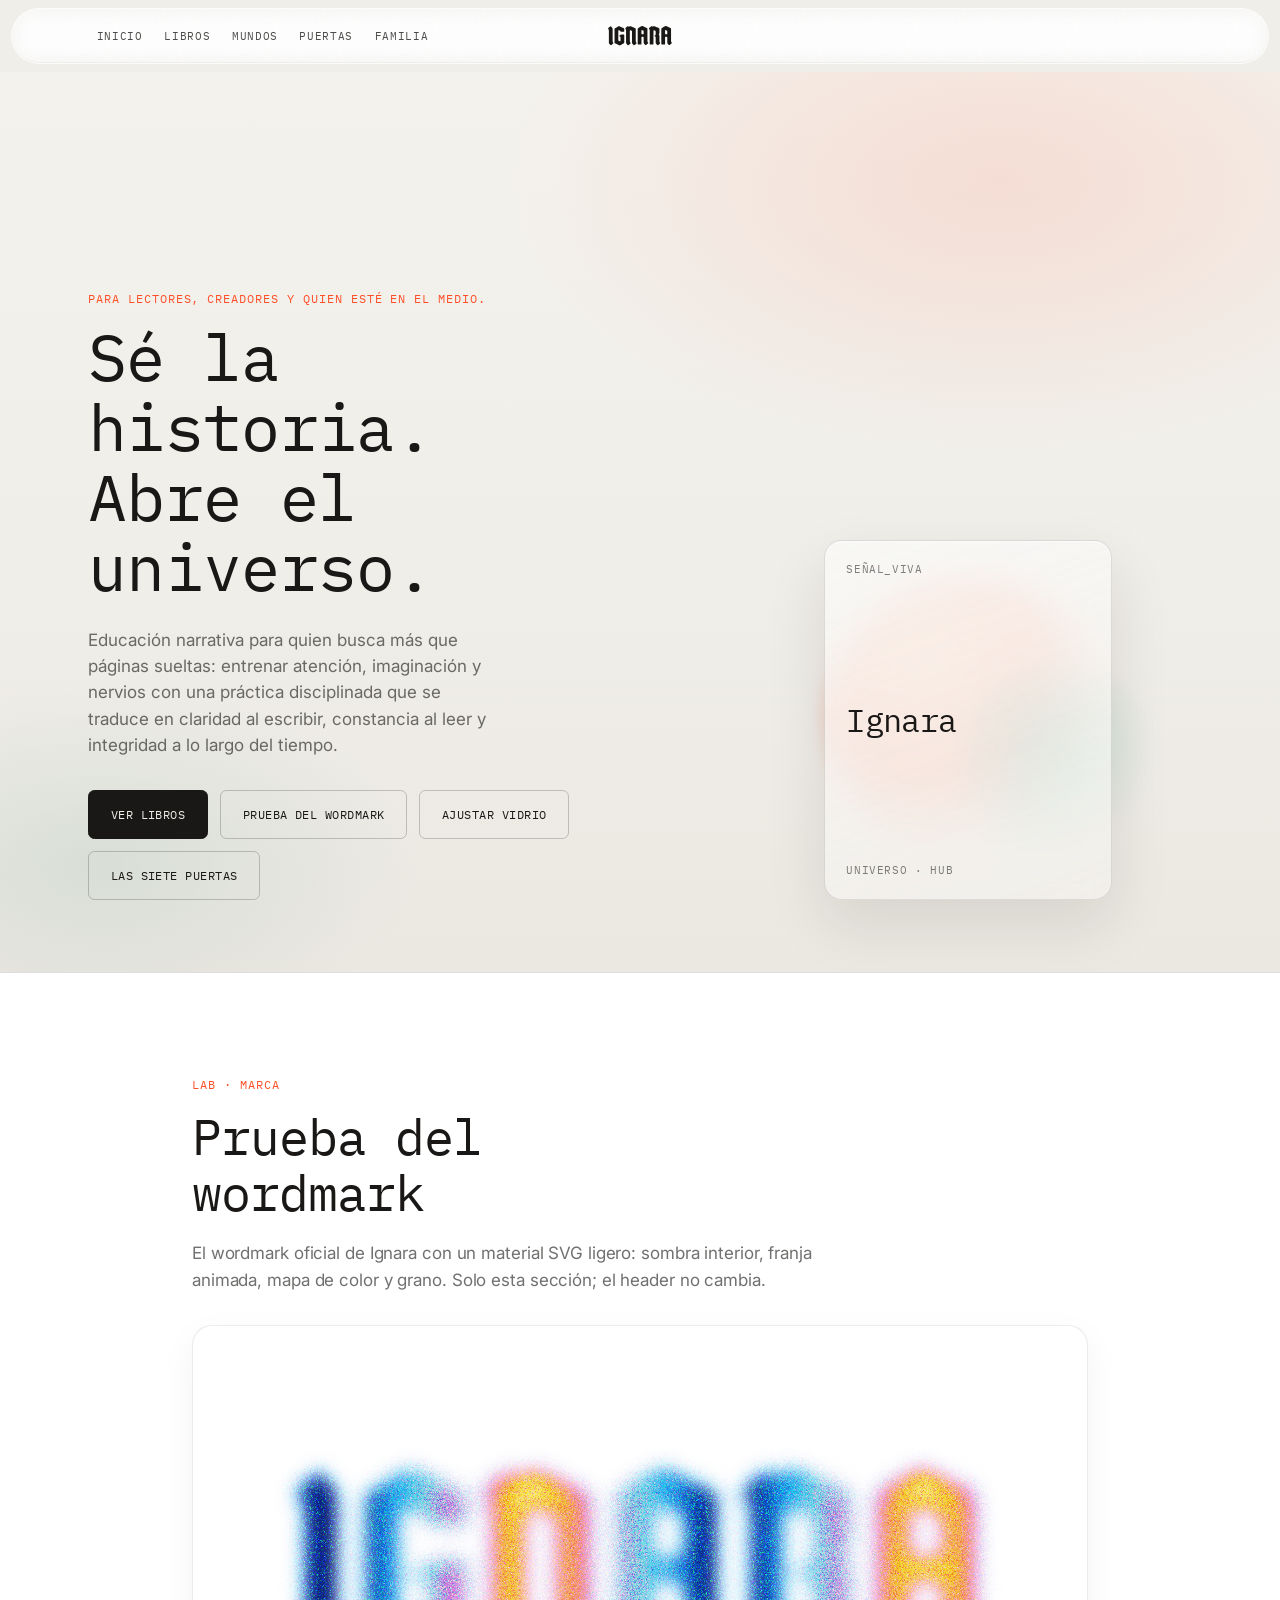
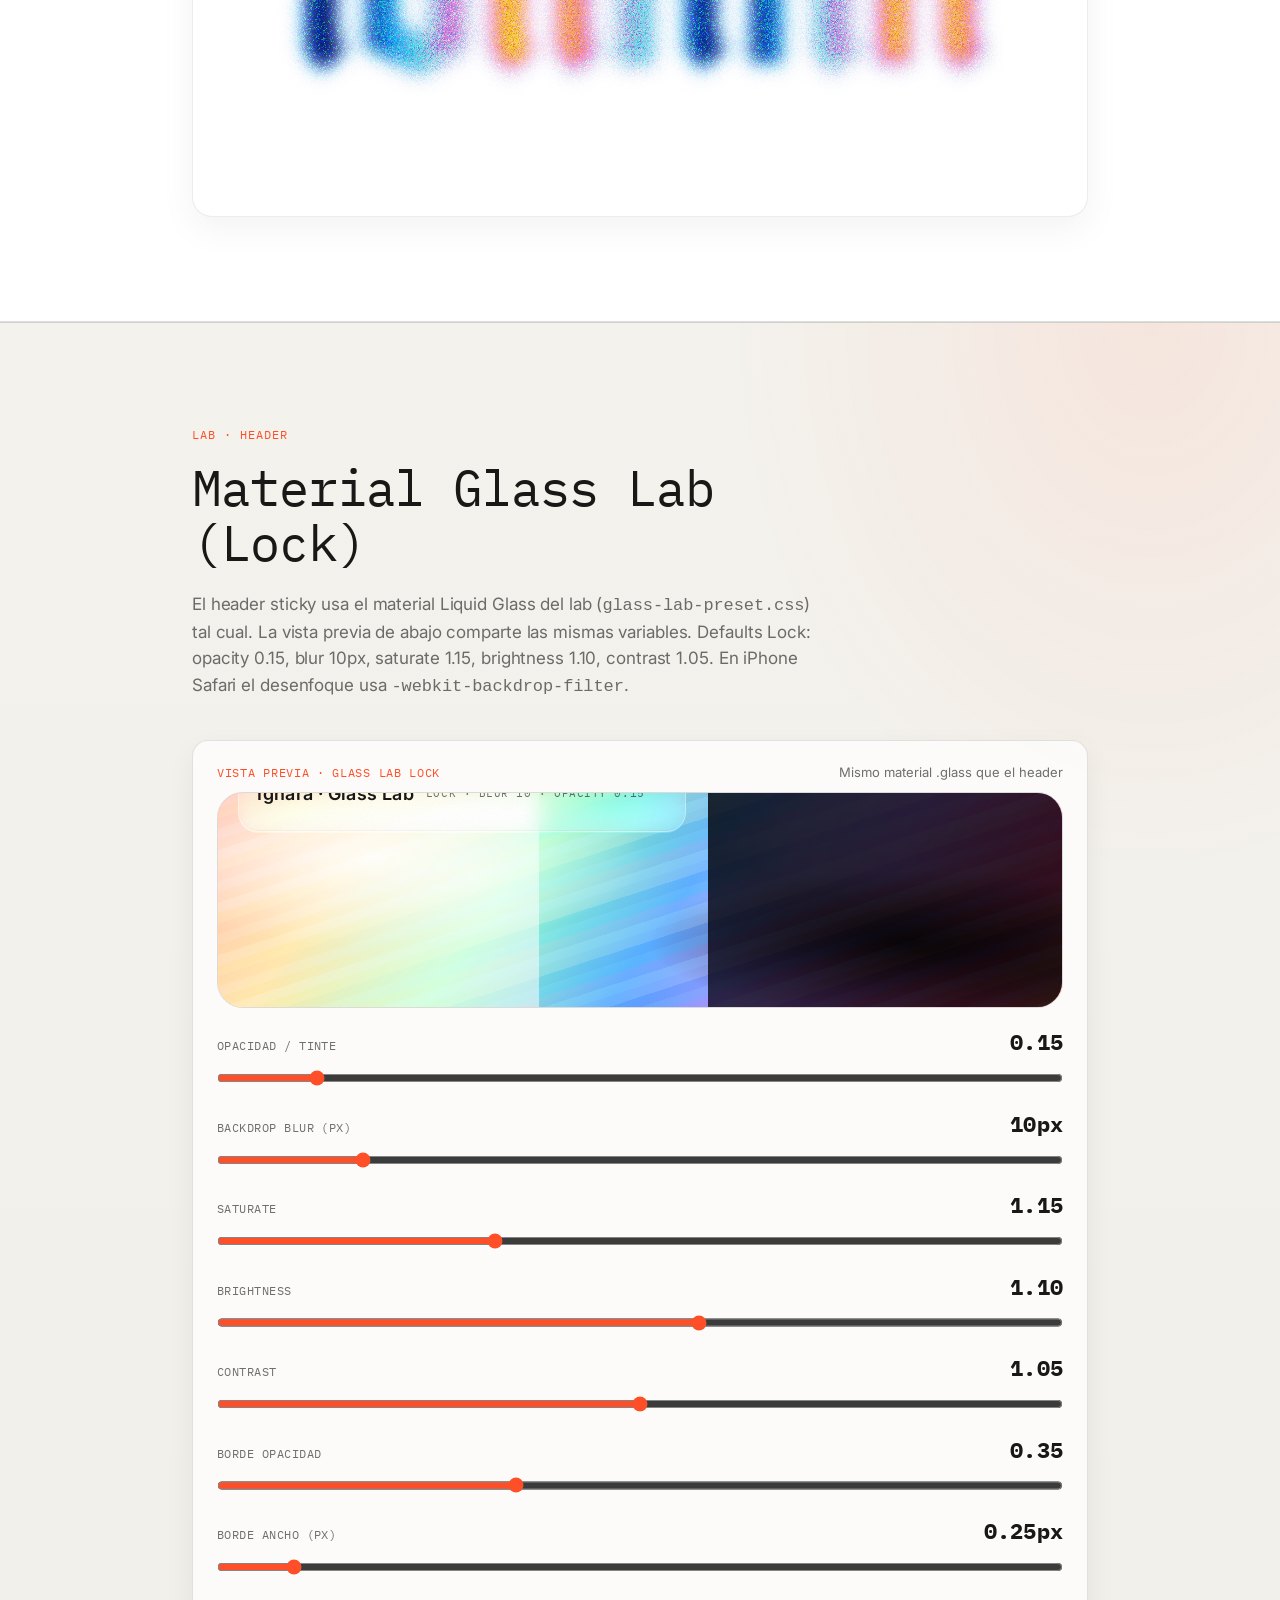
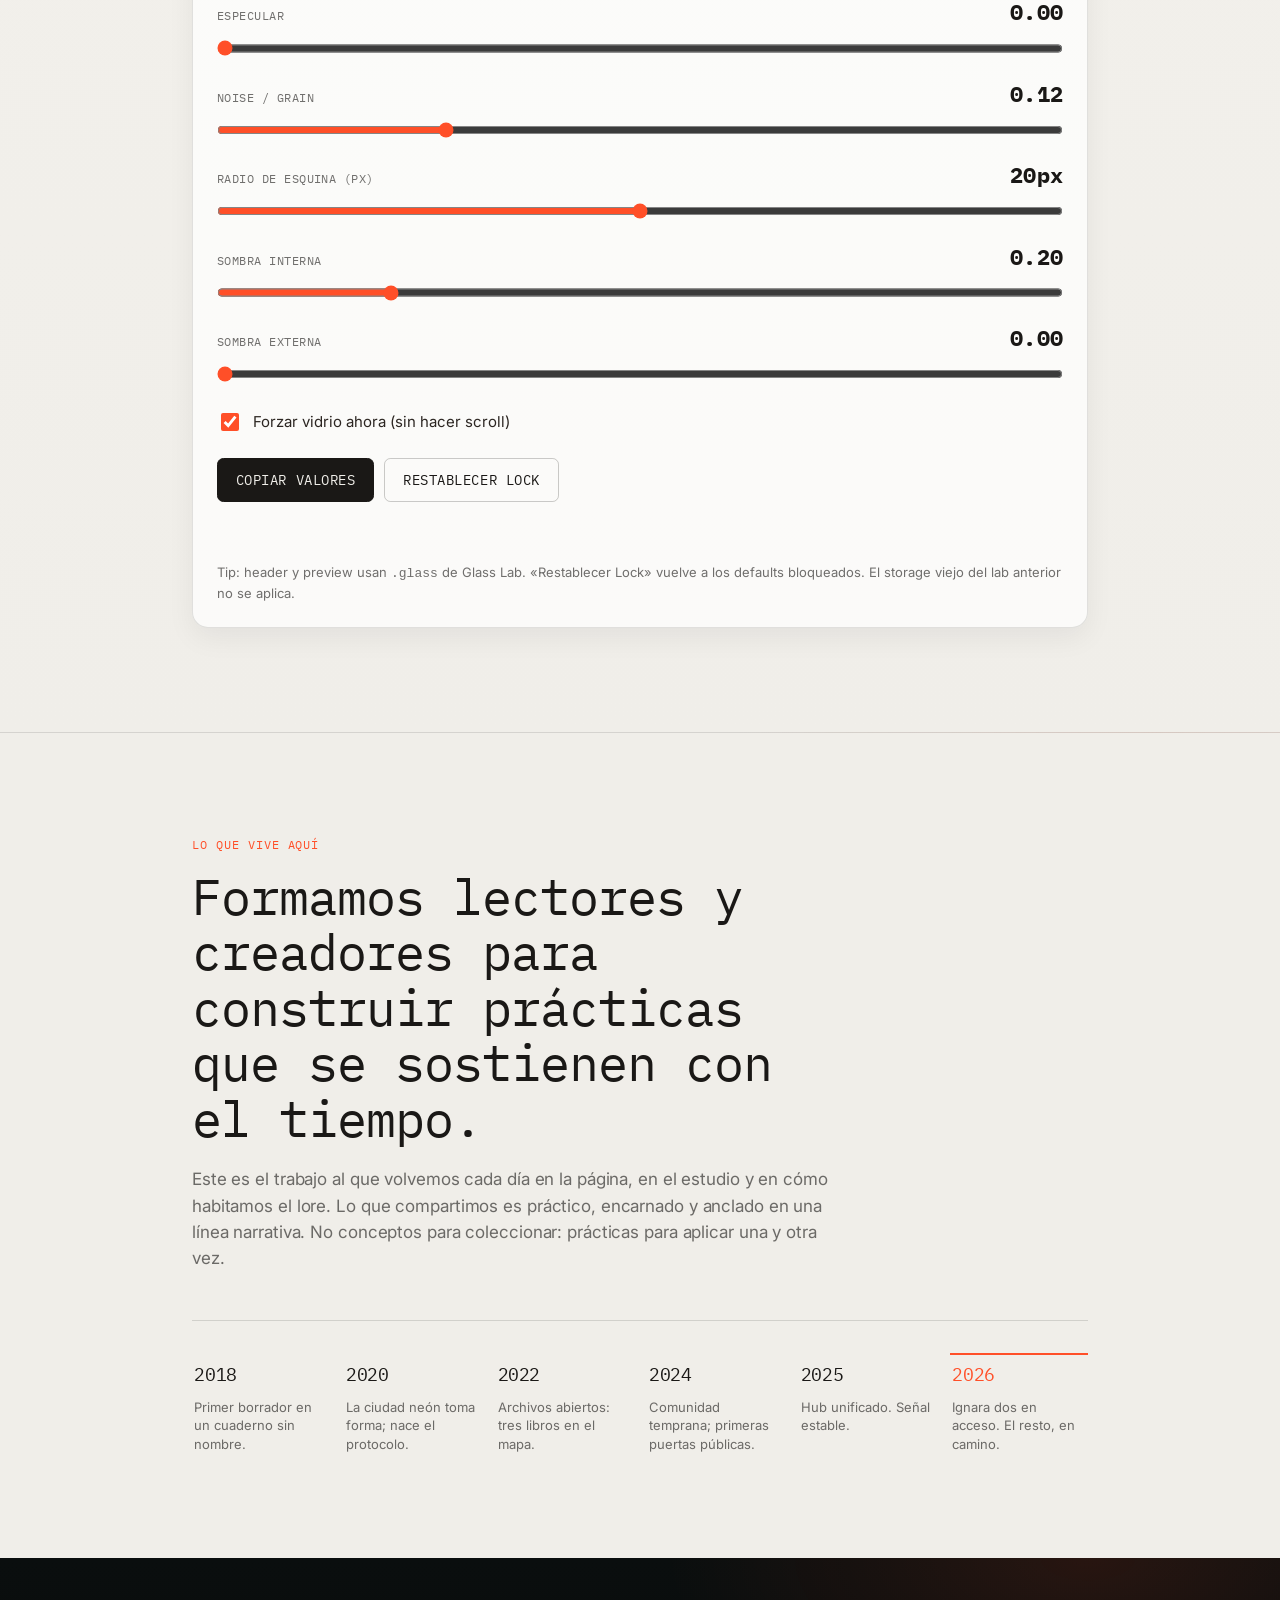
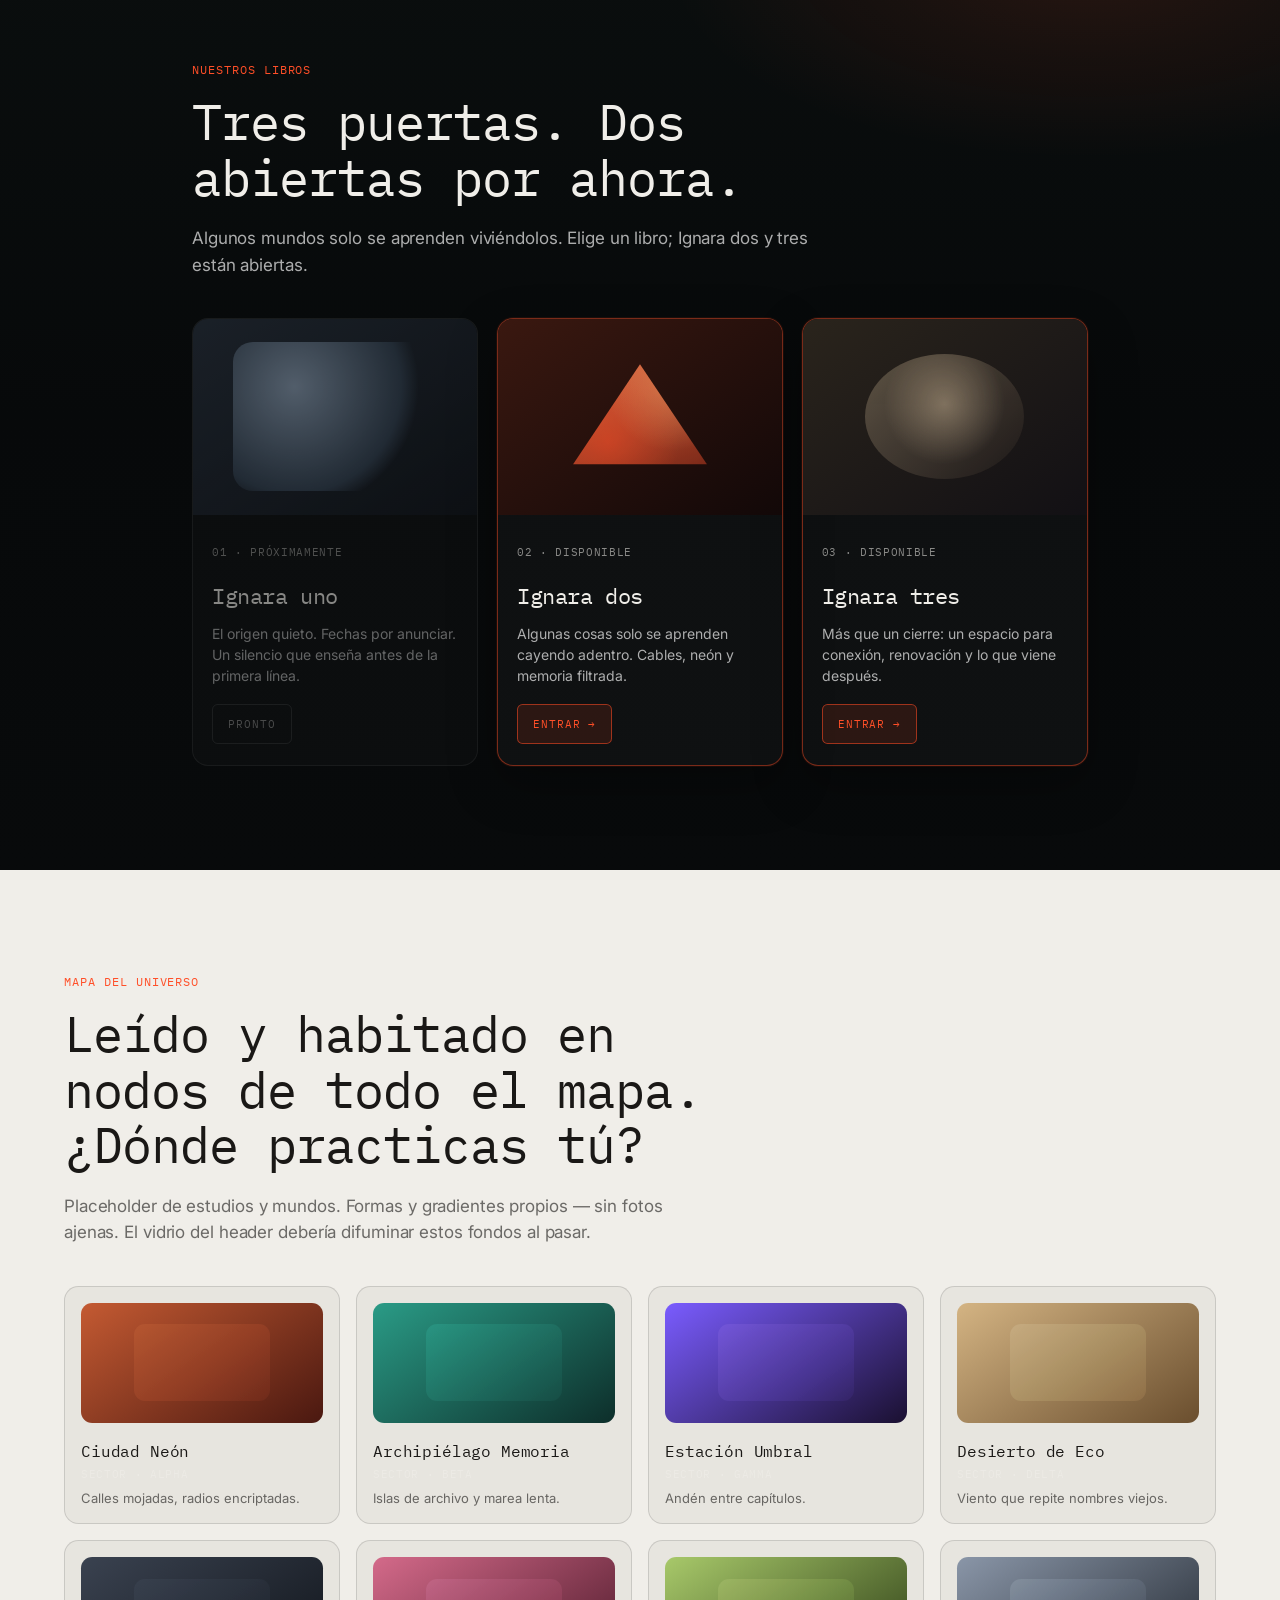
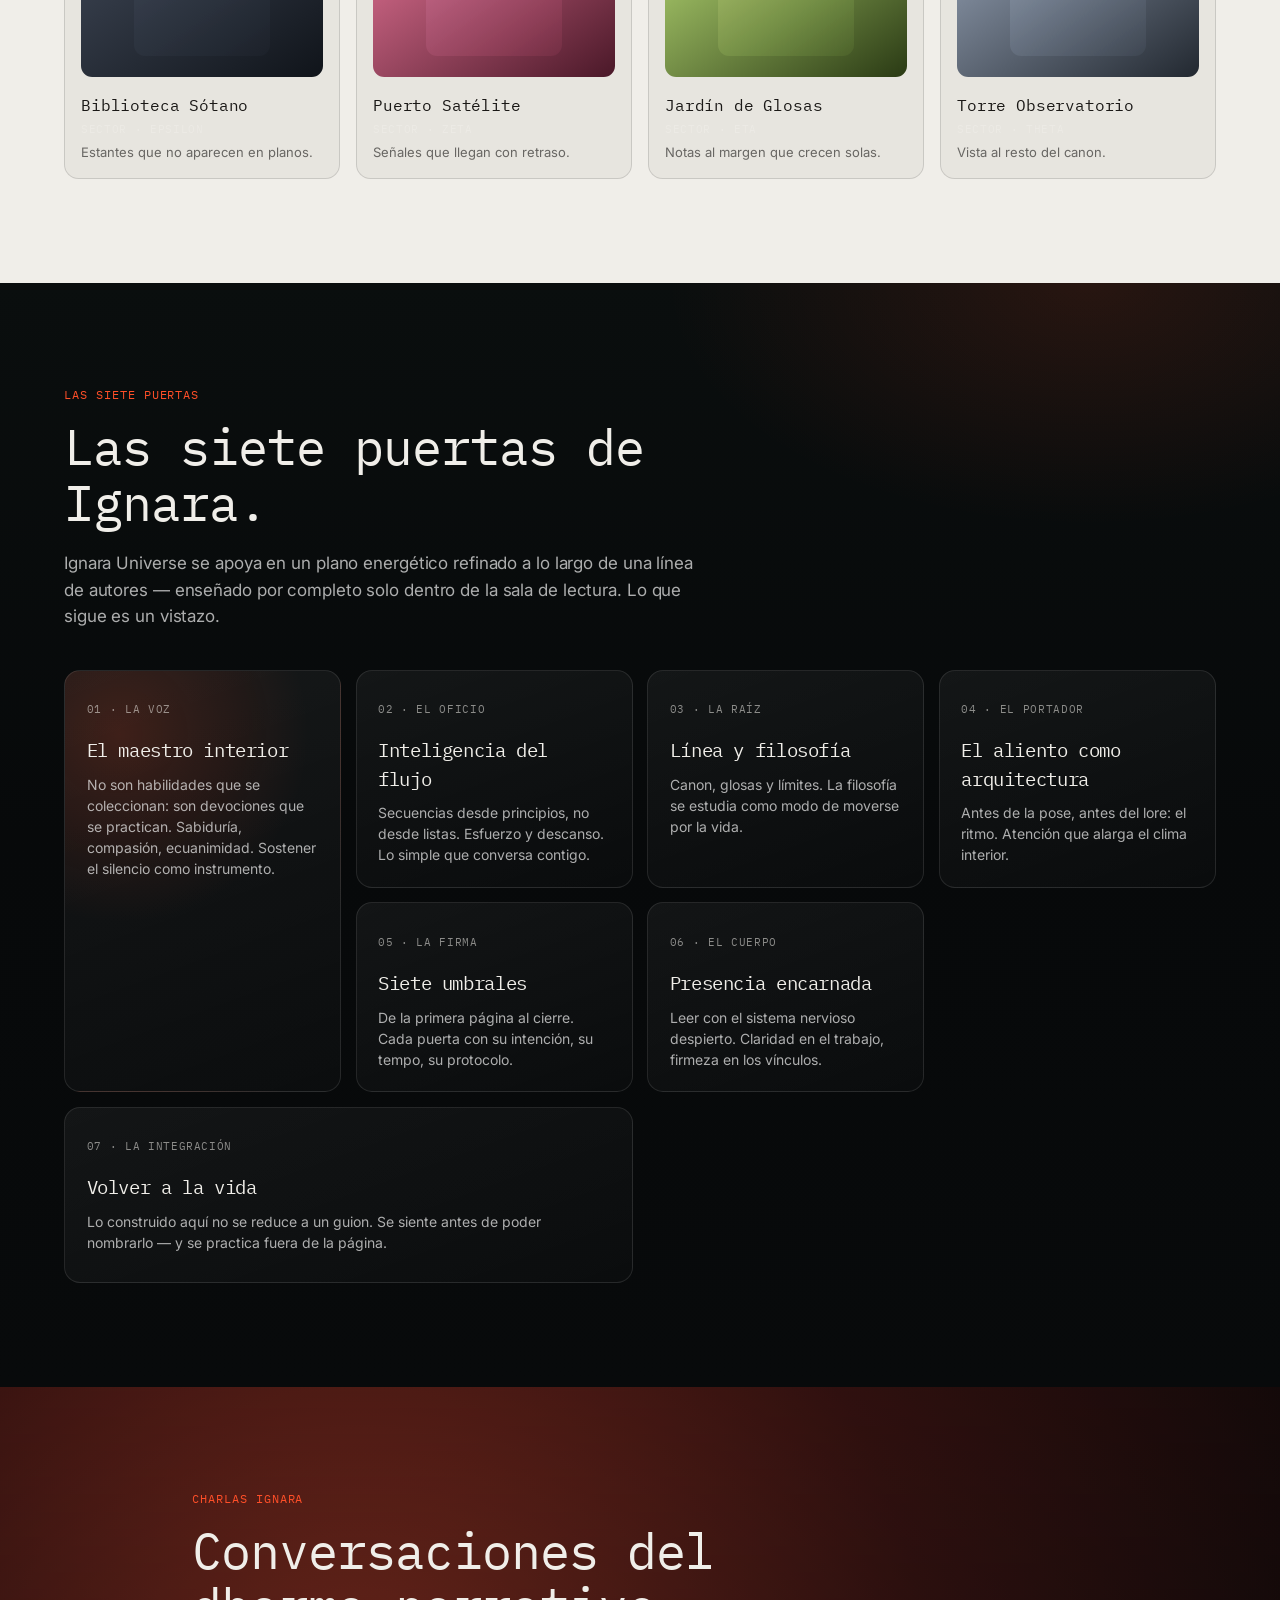
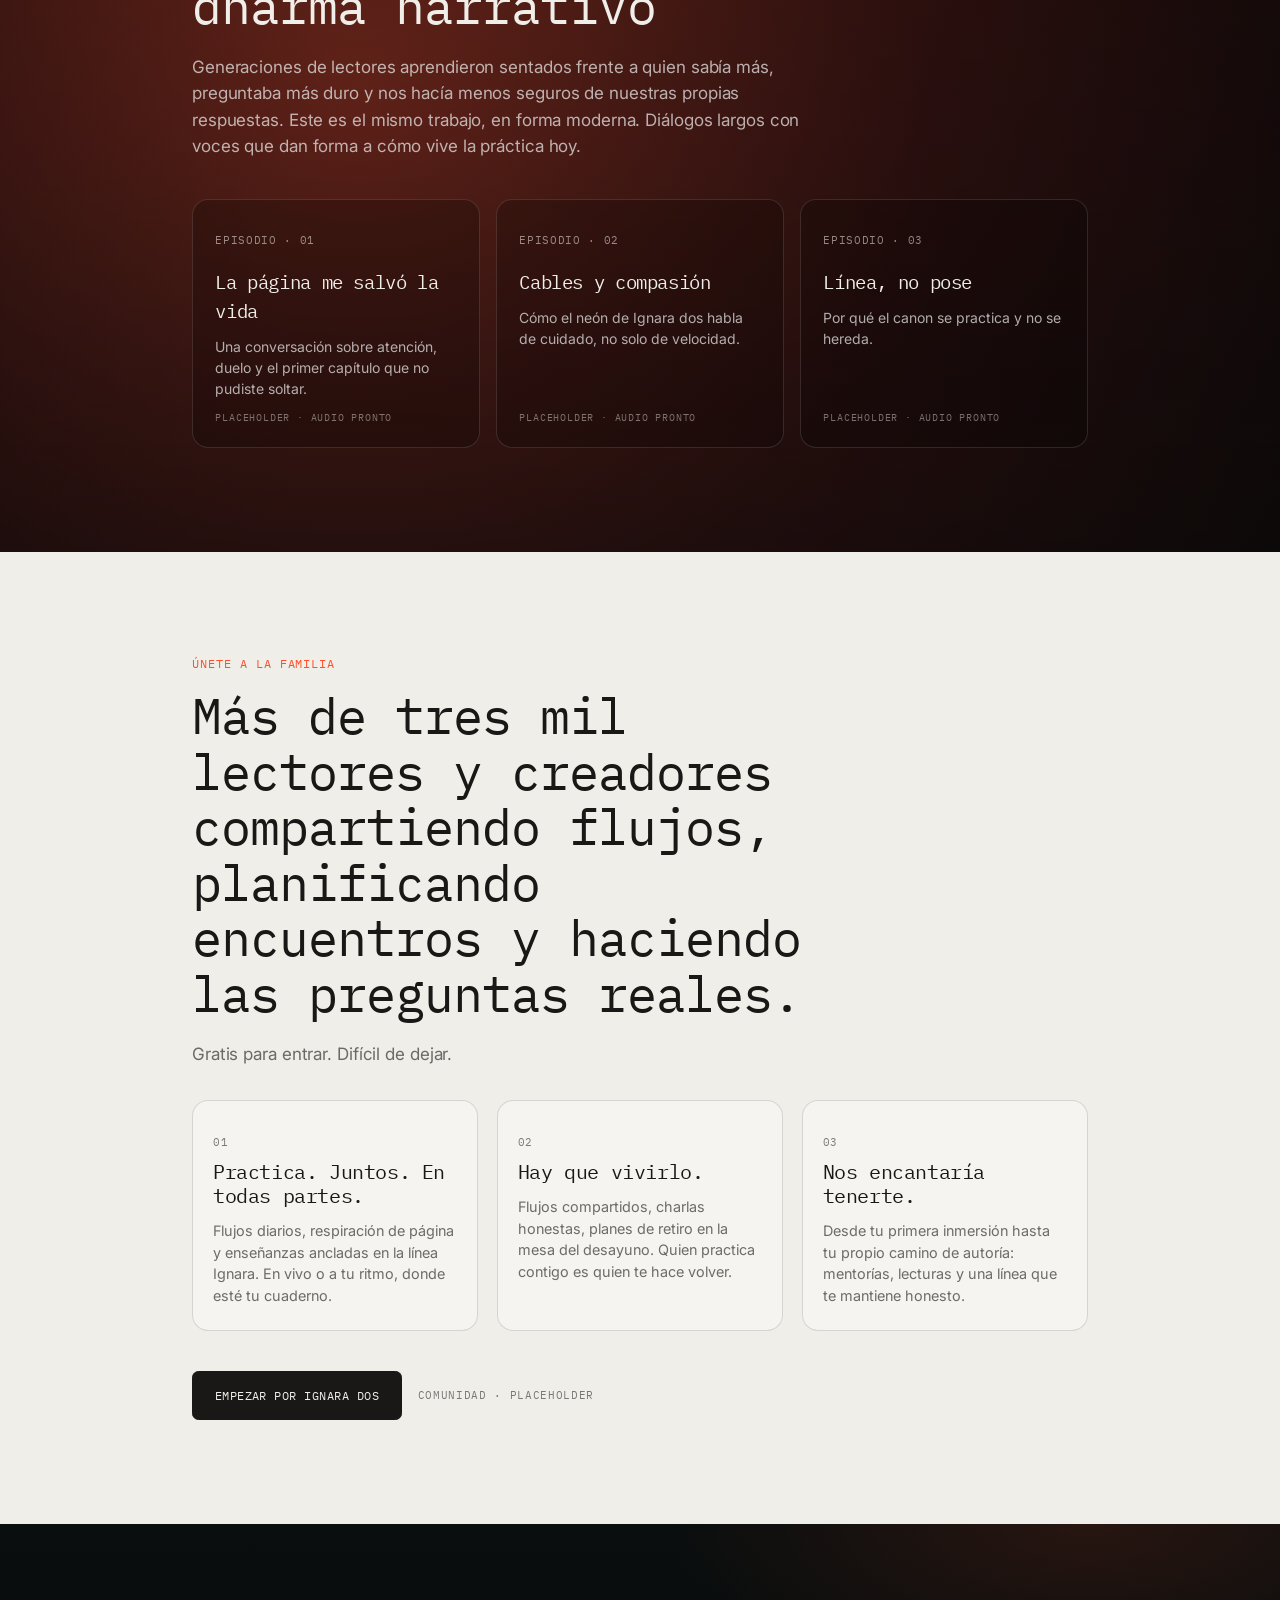
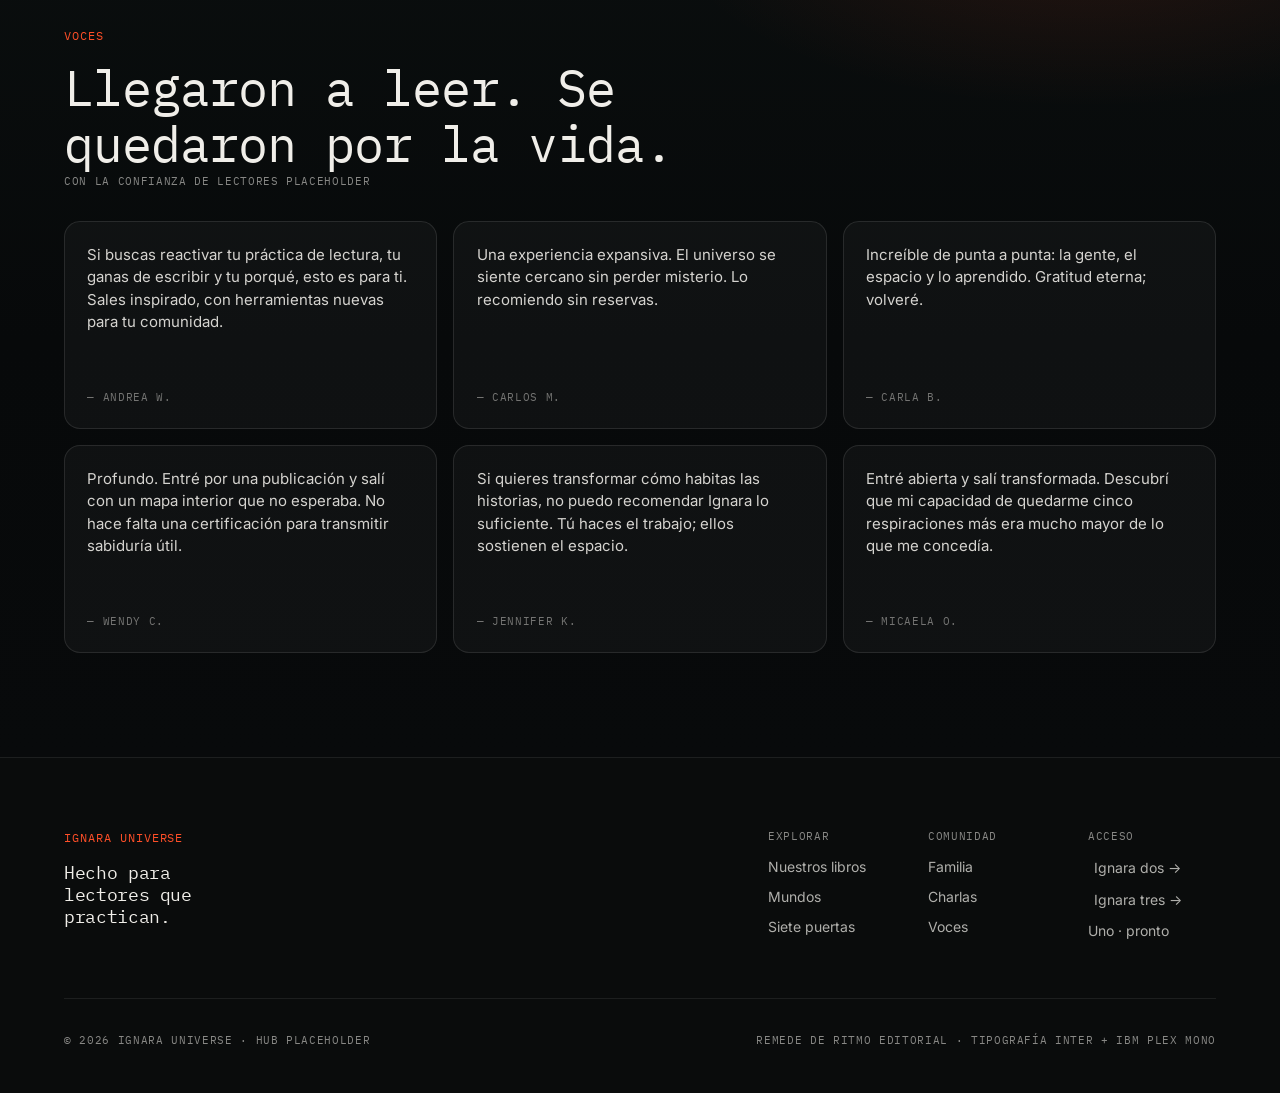
==== commit 7697a1e9: "Start the seal wipe with the ring entrance. The /14 ease-out was only armed after the 1.6s scale-in " ====
--- a/index.html
+++ b/index.html
@@ -9,8 +9,8 @@
   <link rel="preconnect" href="https://fonts.gstatic.com" crossorigin />
   <link rel="preload" as="style" href="https://fonts.googleapis.com/css2?family=Cormorant+Garamond:wght@400;500;600&family=IBM+Plex+Mono:ital,wght@0,400;0,500;0,600;0,700;1,400&family=Inter:wght@400;500;600;700&family=Playfair+Display:wght@400;500;600&display=swap" />
   <link href="https://fonts.googleapis.com/css2?family=Cormorant+Garamond:wght@400;500;600&family=IBM+Plex+Mono:ital,wght@0,400;0,500;0,600;0,700;1,400&family=Inter:wght@400;500;600;700&family=Playfair+Display:wght@400;500;600&display=swap" rel="stylesheet" />
-  <link rel="stylesheet" href="glass-lab-preset.css?v=20261002-1959" />
-  <link rel="stylesheet" href="styles.css?v=20261002-1959" />
+  <link rel="stylesheet" href="glass-lab-preset.css?v=20261002-2037" />
+  <link rel="stylesheet" href="styles.css?v=20261002-2037" />
 </head>
 <body data-view="hub">
   <a class="skip-link" href="#main">Saltar al contenido</a>
@@ -841,6 +841,6 @@
     </section>
   </main>
 
-  <script src="script.js?v=20261002-1959"></script>
+  <script src="script.js?v=20261002-2037"></script>
 </body>
 </html>
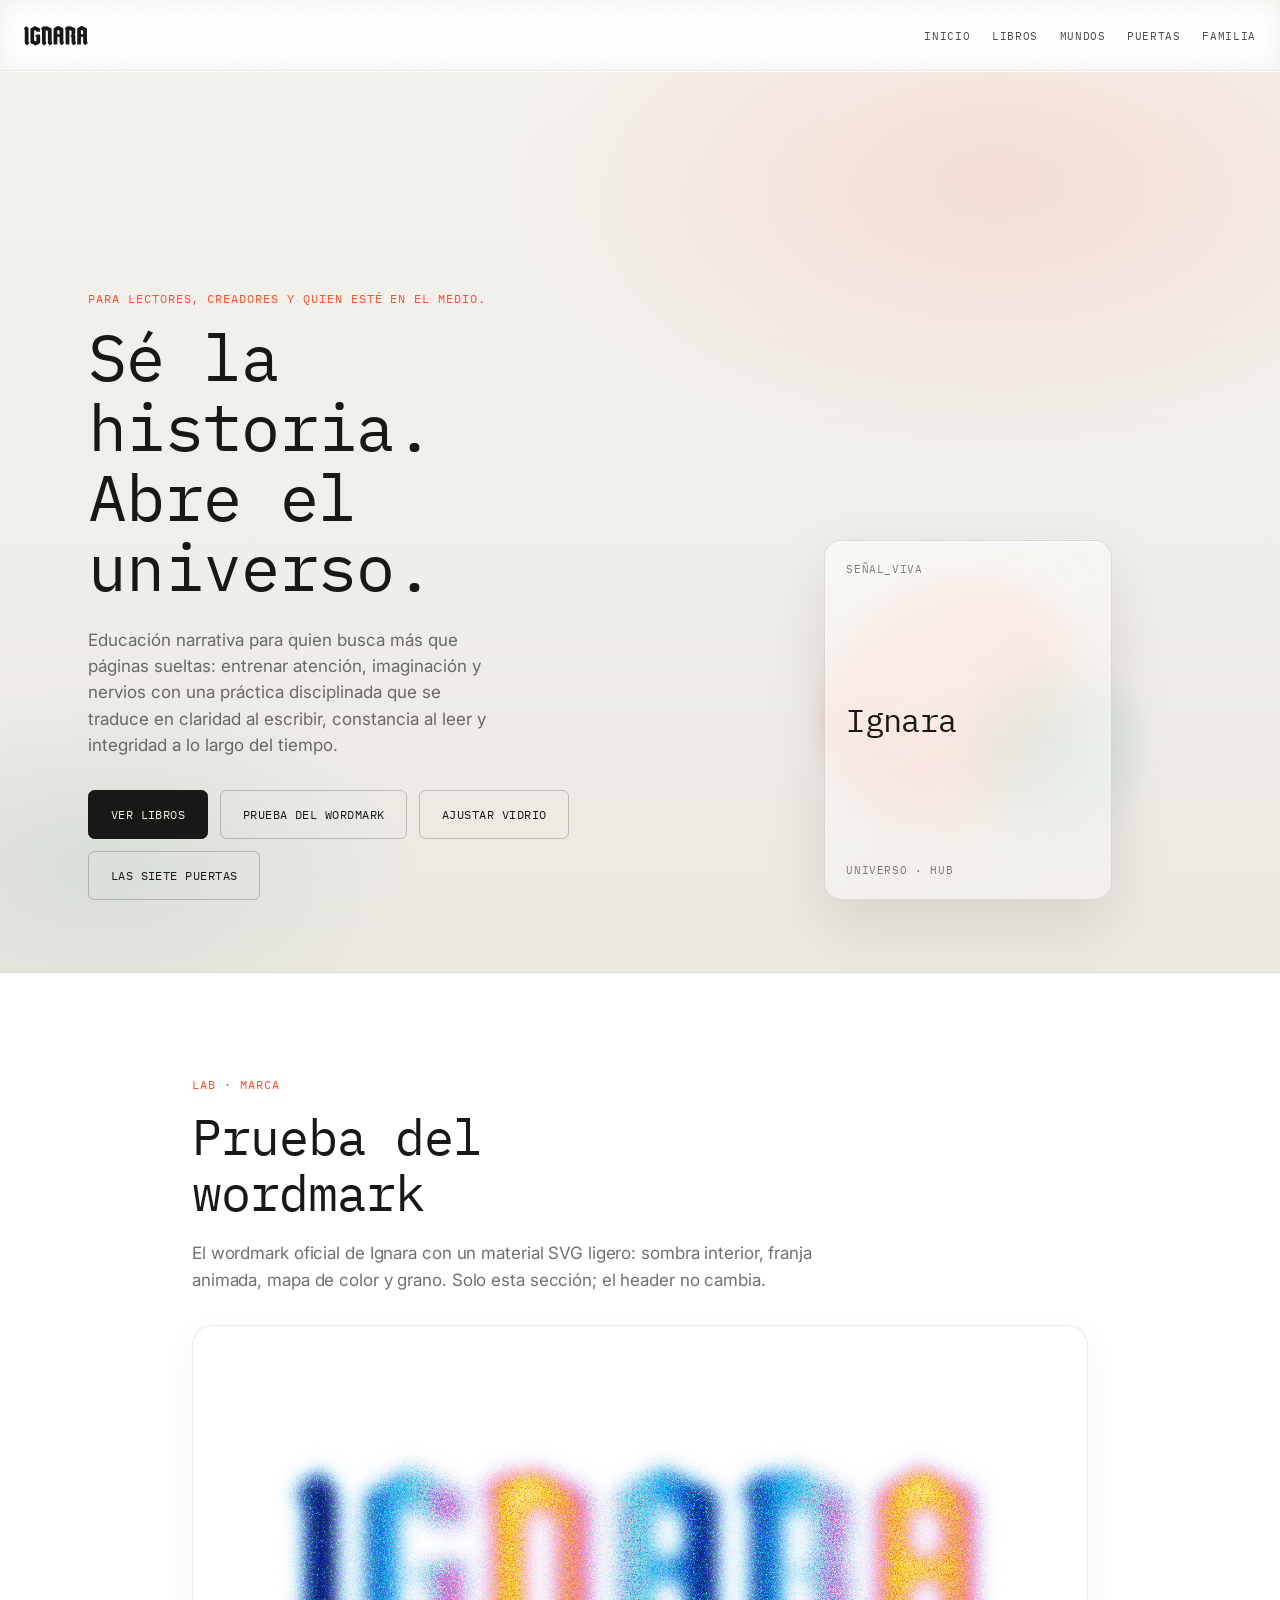
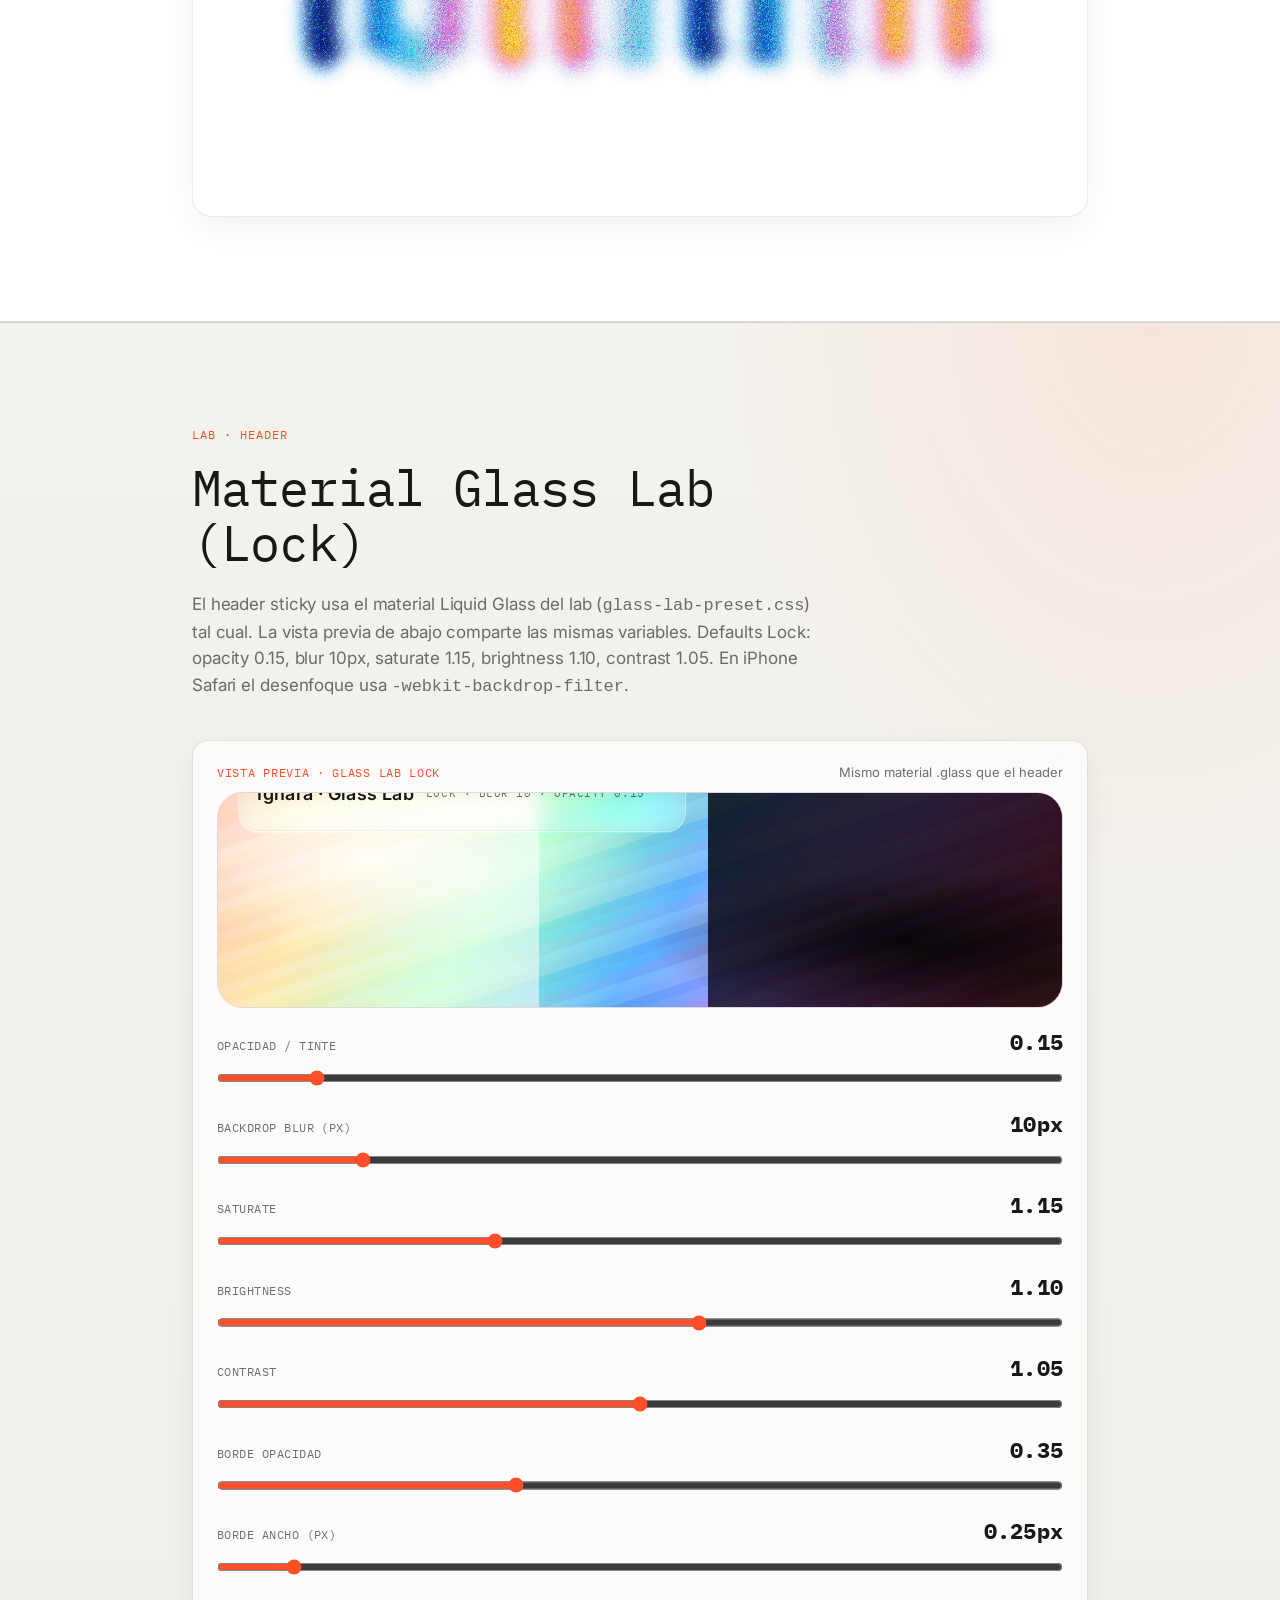
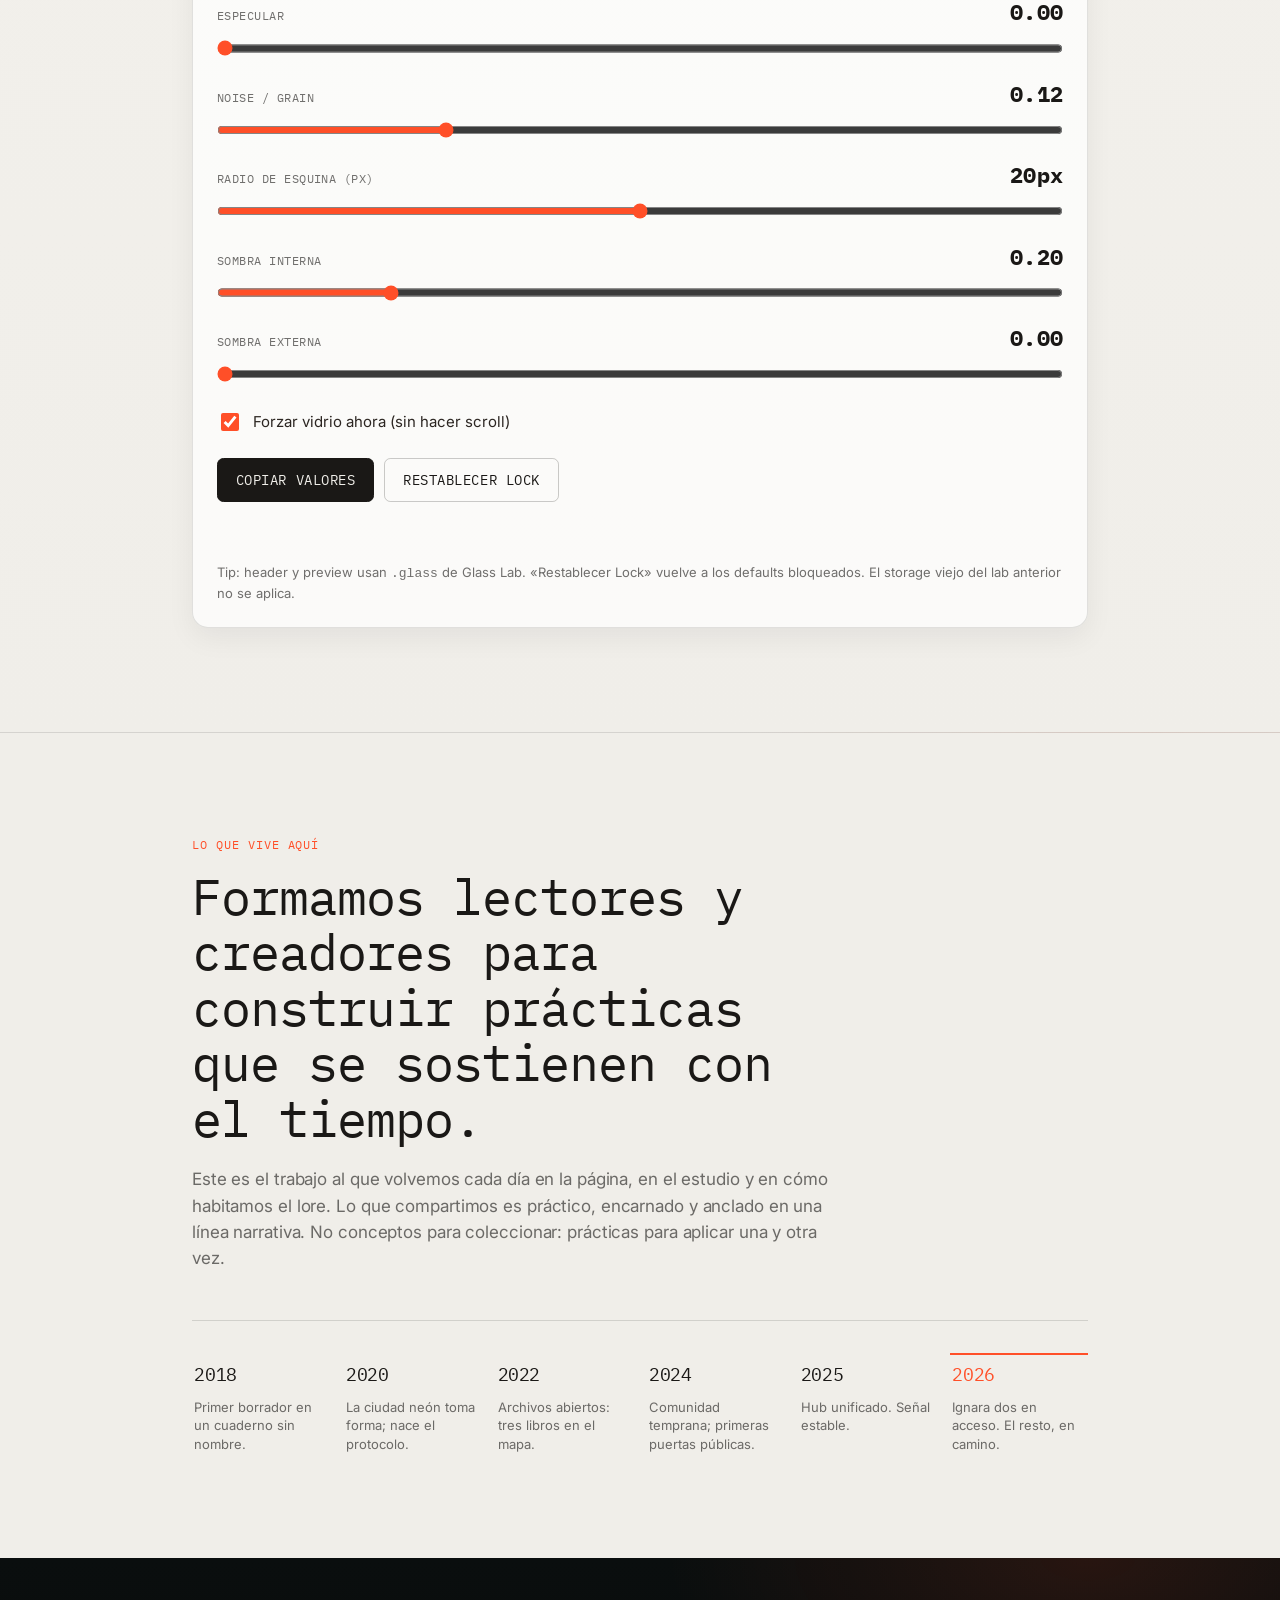
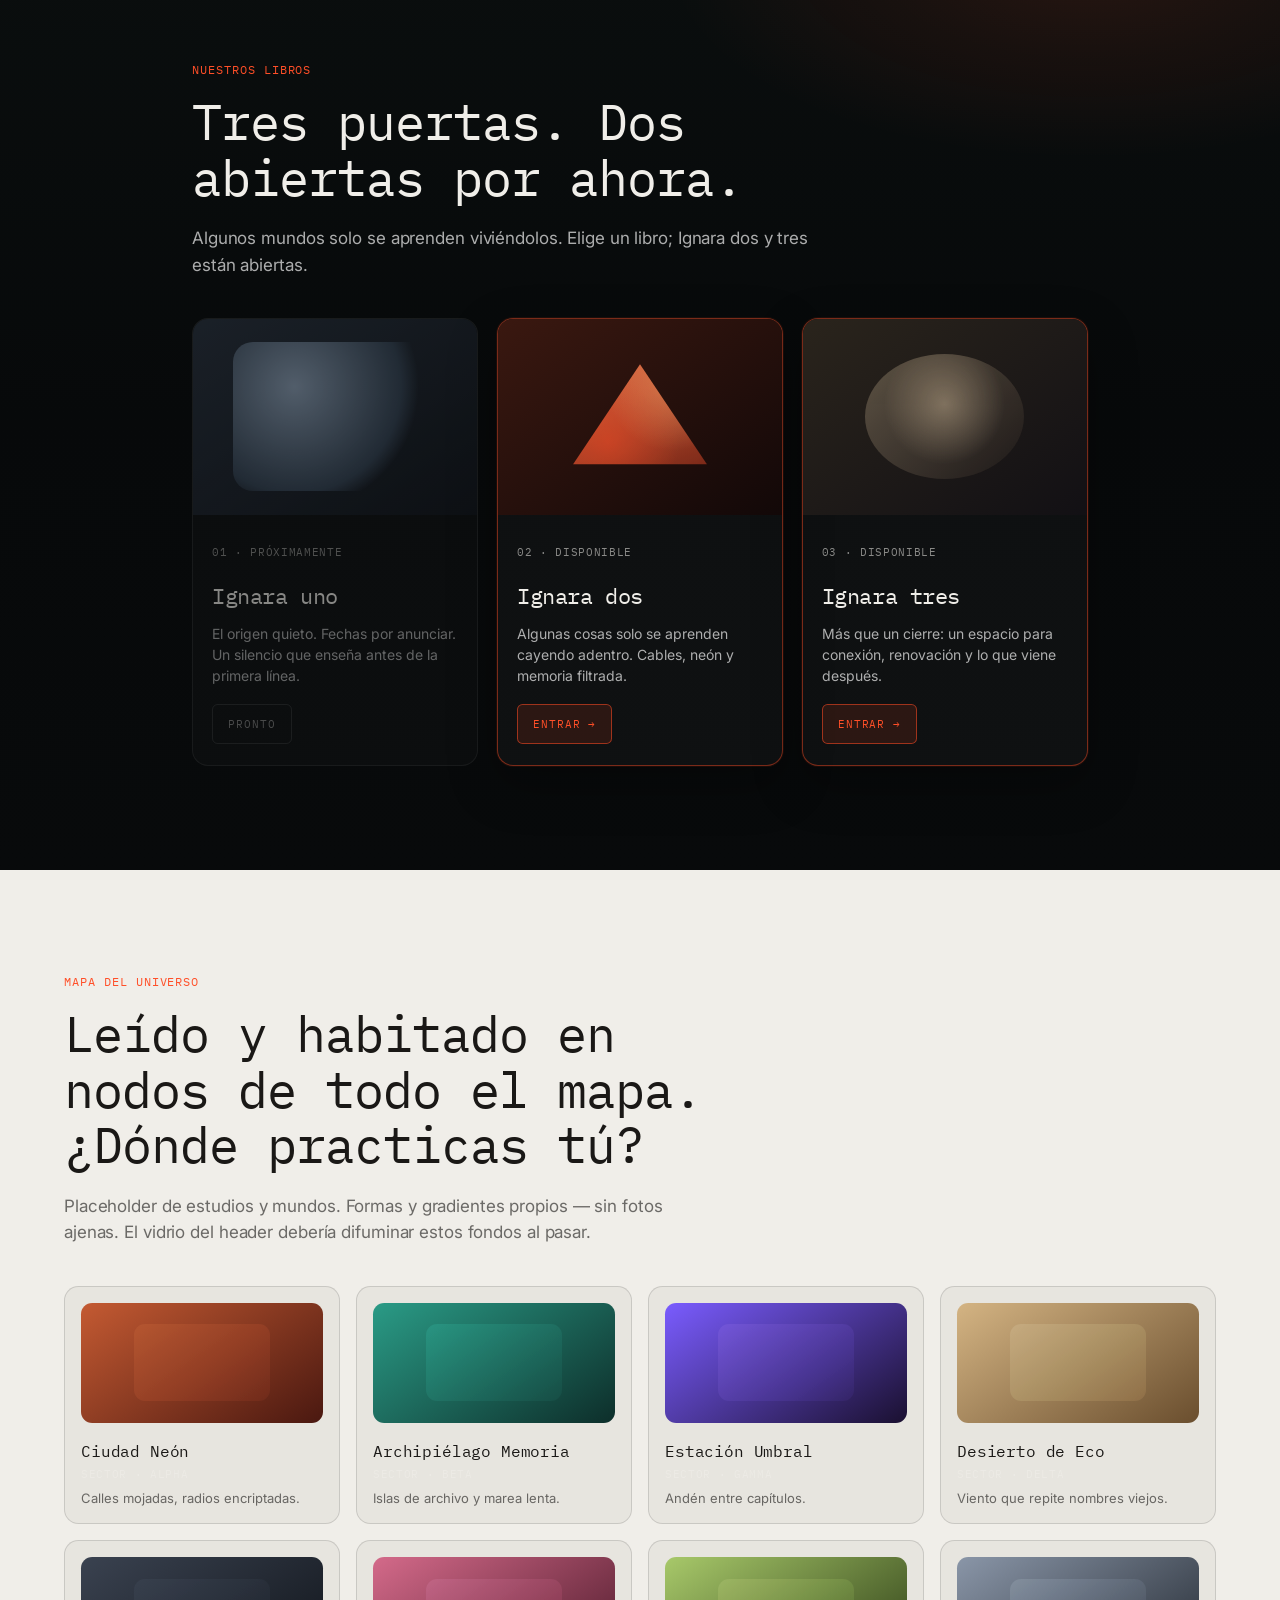
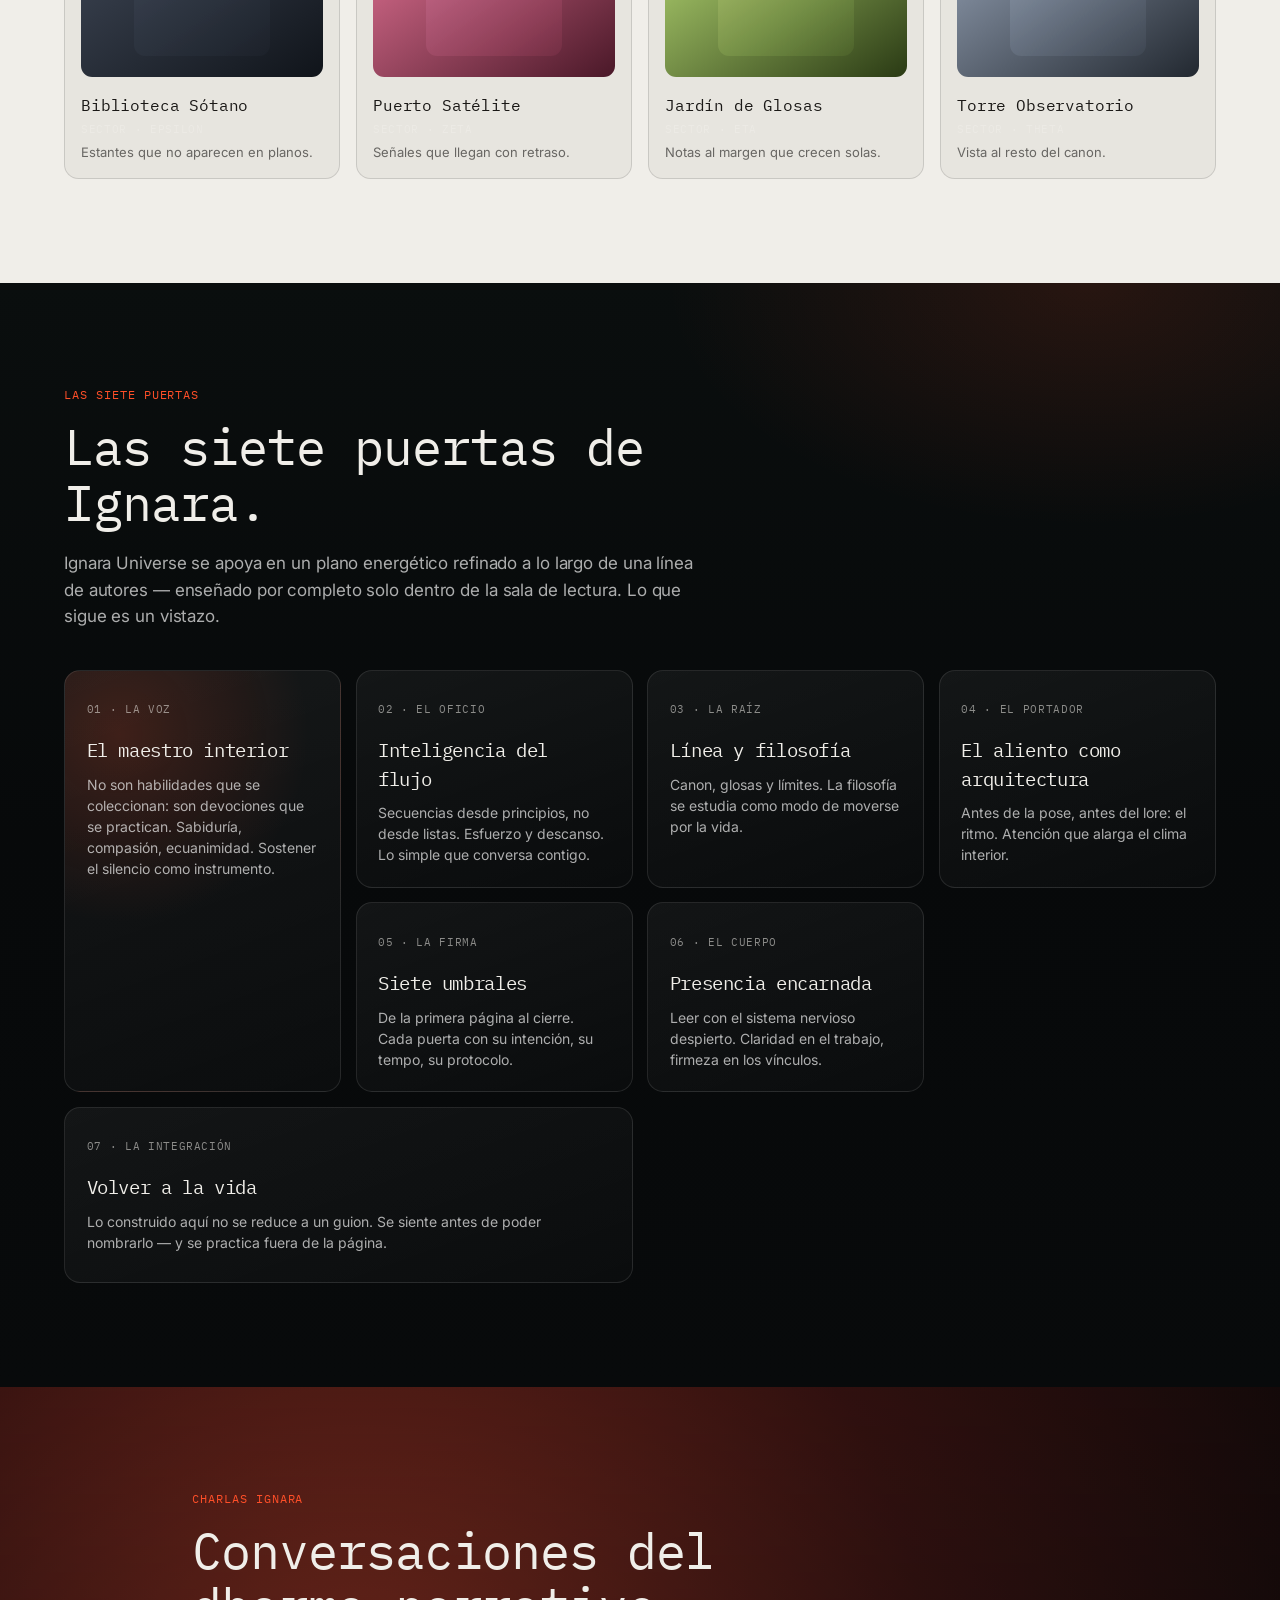
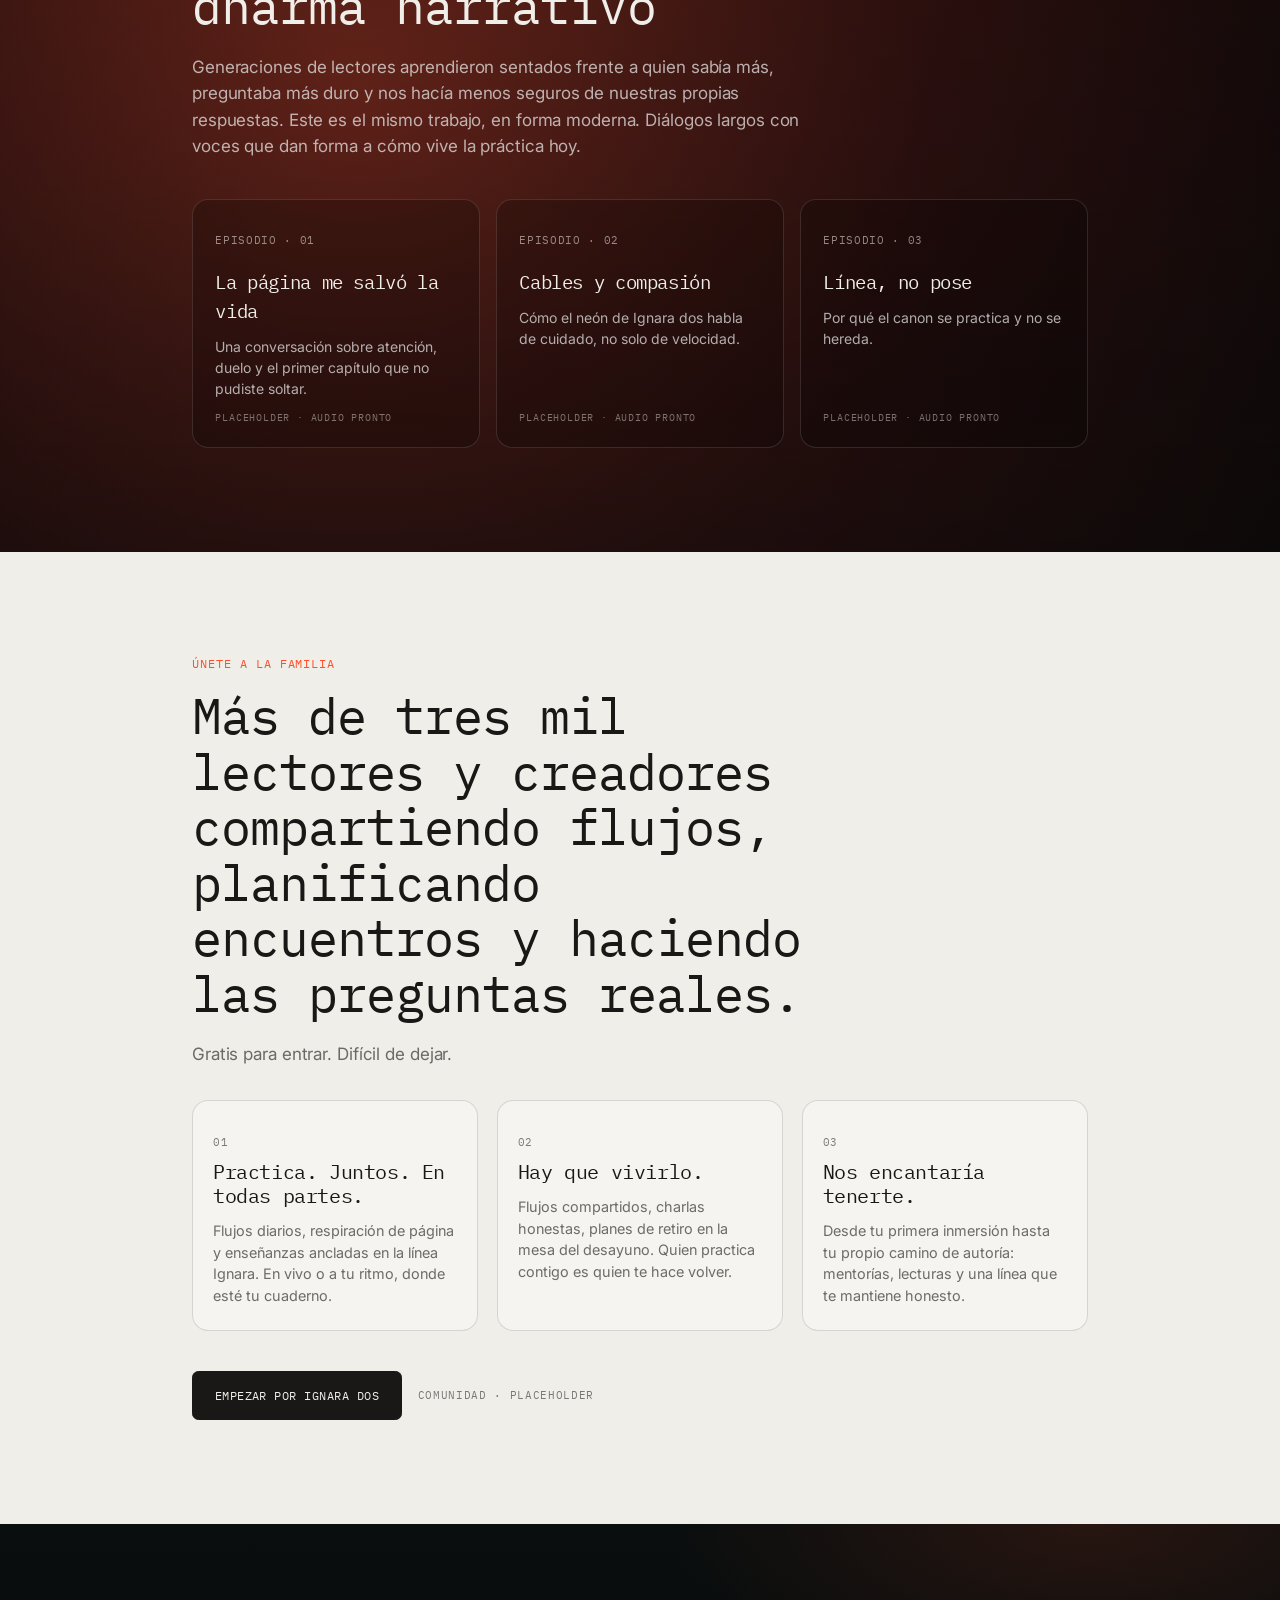
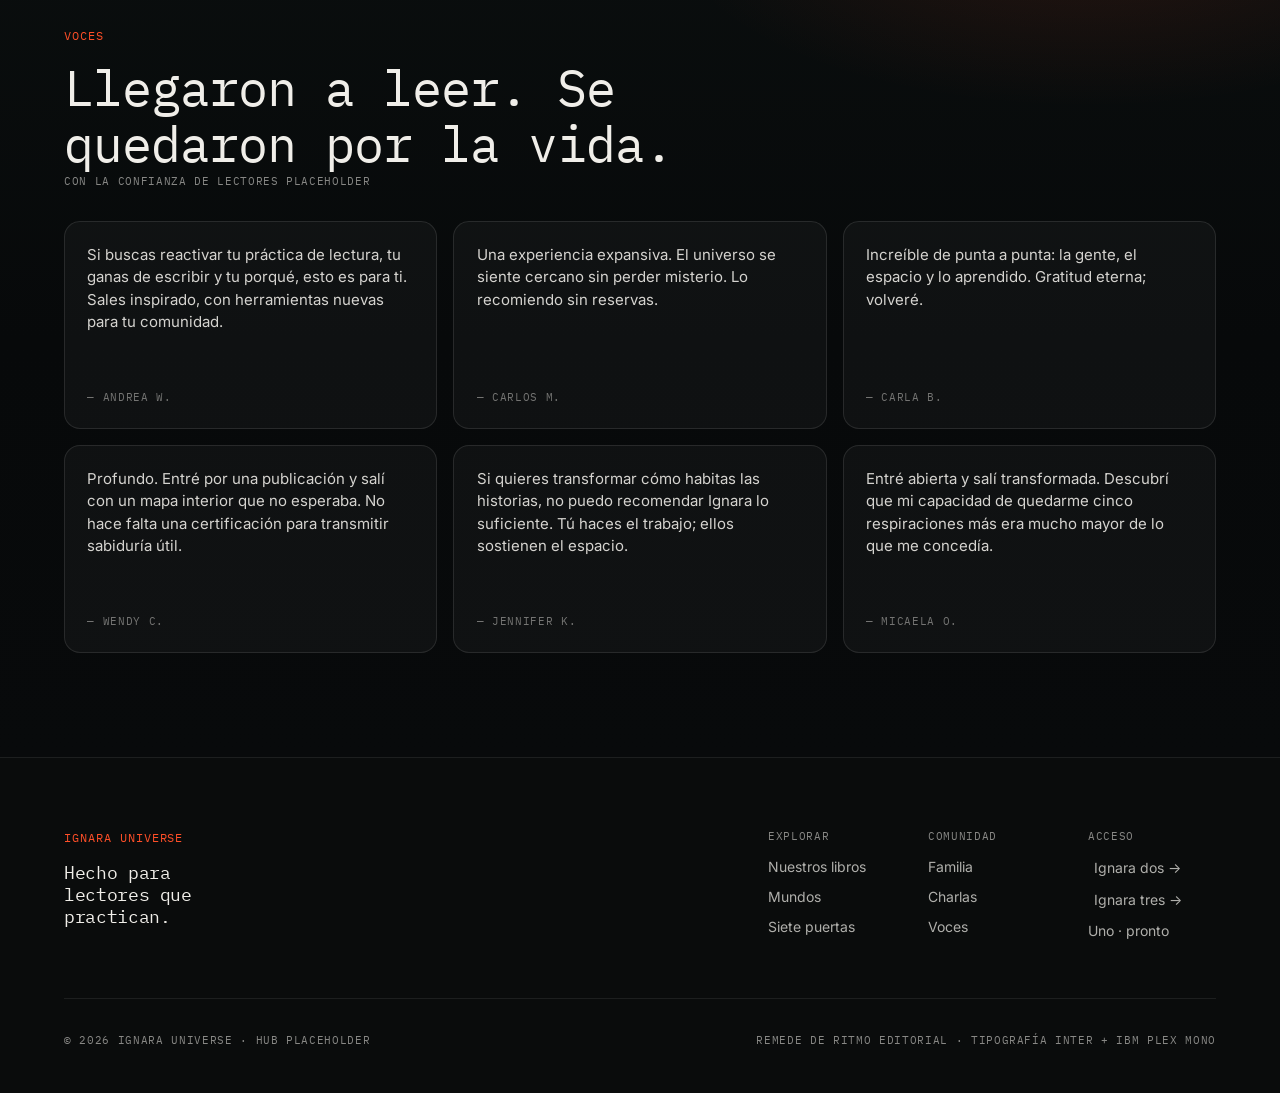
==== commit 7fd9d26a: "Header: full-width rectangular glass strip, wordmark left, menu right" ====
--- a/index.html
+++ b/index.html
@@ -9,8 +9,8 @@
   <link rel="preconnect" href="https://fonts.gstatic.com" crossorigin />
   <link rel="preload" as="style" href="https://fonts.googleapis.com/css2?family=Cormorant+Garamond:wght@400;500;600&family=IBM+Plex+Mono:ital,wght@0,400;0,500;0,600;0,700;1,400&family=Inter:wght@400;500;600;700&family=Playfair+Display:wght@400;500;600&display=swap" />
   <link href="https://fonts.googleapis.com/css2?family=Cormorant+Garamond:wght@400;500;600&family=IBM+Plex+Mono:ital,wght@0,400;0,500;0,600;0,700;1,400&family=Inter:wght@400;500;600;700&family=Playfair+Display:wght@400;500;600&display=swap" rel="stylesheet" />
-  <link rel="stylesheet" href="glass-lab-preset.css?v=20261002-2037" />
-  <link rel="stylesheet" href="styles.css?v=20261002-2037" />
+  <link rel="stylesheet" href="glass-lab-preset.css?v=20261013-2146" />
+  <link rel="stylesheet" href="styles.css?v=20261013-2146" />
 </head>
 <body data-view="hub">
   <a class="skip-link" href="#main">Saltar al contenido</a>
@@ -841,6 +841,6 @@
     </section>
   </main>
 
-  <script src="script.js?v=20261002-2037"></script>
+  <script src="script.js?v=20261013-2146"></script>
 </body>
 </html>
--- a/styles.css
+++ b/styles.css
@@ -168,11 +168,12 @@
 /* Positioning host only — no material props (Safari sticky/backdrop trap) */
 .header-glass-host {
   position: absolute;
-  top: calc(0.5rem + env(safe-area-inset-top, 0px));
-  right: 0.7rem;
-  bottom: 0.5rem;
-  left: 0.7rem;
-  border-radius: 999px;
+  /* Full-bleed rectangular strip (edge to edge, covers safe area) */
+  top: 0;
+  right: 0;
+  bottom: 0;
+  left: 0;
+  border-radius: 0;
   overflow: hidden;
   pointer-events: none;
   background: transparent;
@@ -193,7 +194,9 @@
   inset: 0;
   width: 100%;
   height: 100%;
-  border-radius: 999px !important;
+  border-radius: 0 !important;
+  /* Strip: bottom hairline only (full border reads odd edge-to-edge) */
+  border-width: 0 0 var(--glass-border-width) 0 !important;
   opacity: 0;
   transition: opacity 0.4s ease;
   pointer-events: none;
@@ -214,17 +217,14 @@
   justify-content: space-between;
   gap: 1rem;
   height: var(--header-h);
-  max-width: var(--max);
-  margin: 0 auto;
-  /* Right: 1.5rem page pad − 0.7rem pill inset + ~0.55rem to the menu bars.
-     Left matches that ink-to-edge gap (wordmark has no sidebearing). */
-  padding: 0 1.5rem 0 2.05rem;
+  max-width: none;
+  margin: 0;
+  /* Strip layout: wordmark anchored left, menu right, normal page pad */
+  padding: 0 calc(1.5rem + env(safe-area-inset-right, 0px)) 0 calc(1.5rem + env(safe-area-inset-left, 0px));
 }
 
 .brand {
-  position: absolute;
-  left: 50%;
-  transform: translateX(-50%);
+  position: relative;
   display: inline-flex;
   align-items: center;
   flex-shrink: 0;
@@ -290,7 +290,7 @@
 .nav-toggle {
   display: none;
   position: absolute;
-  right: 0.85rem;
+  right: calc(0.95rem + env(safe-area-inset-right, 0px));
   top: 50%;
   transform: translateY(-50%);
   width: 2.25rem;
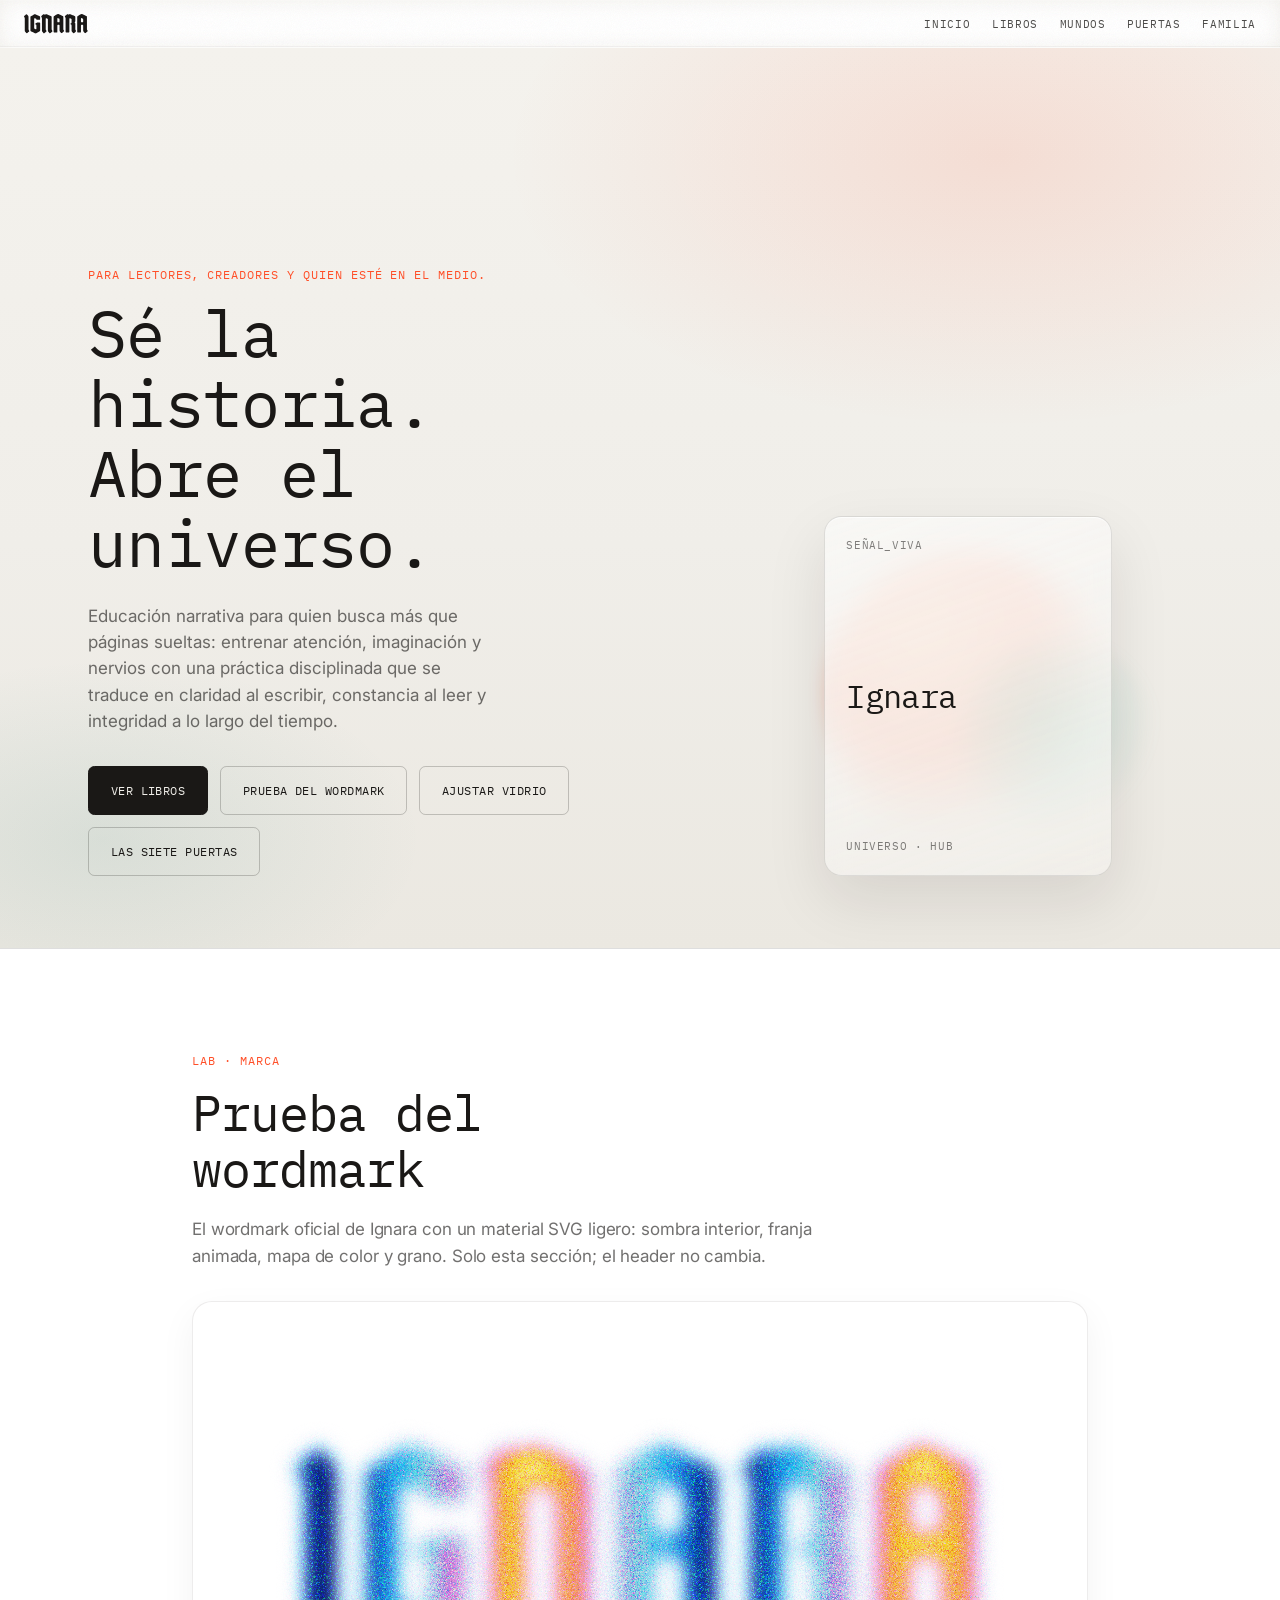
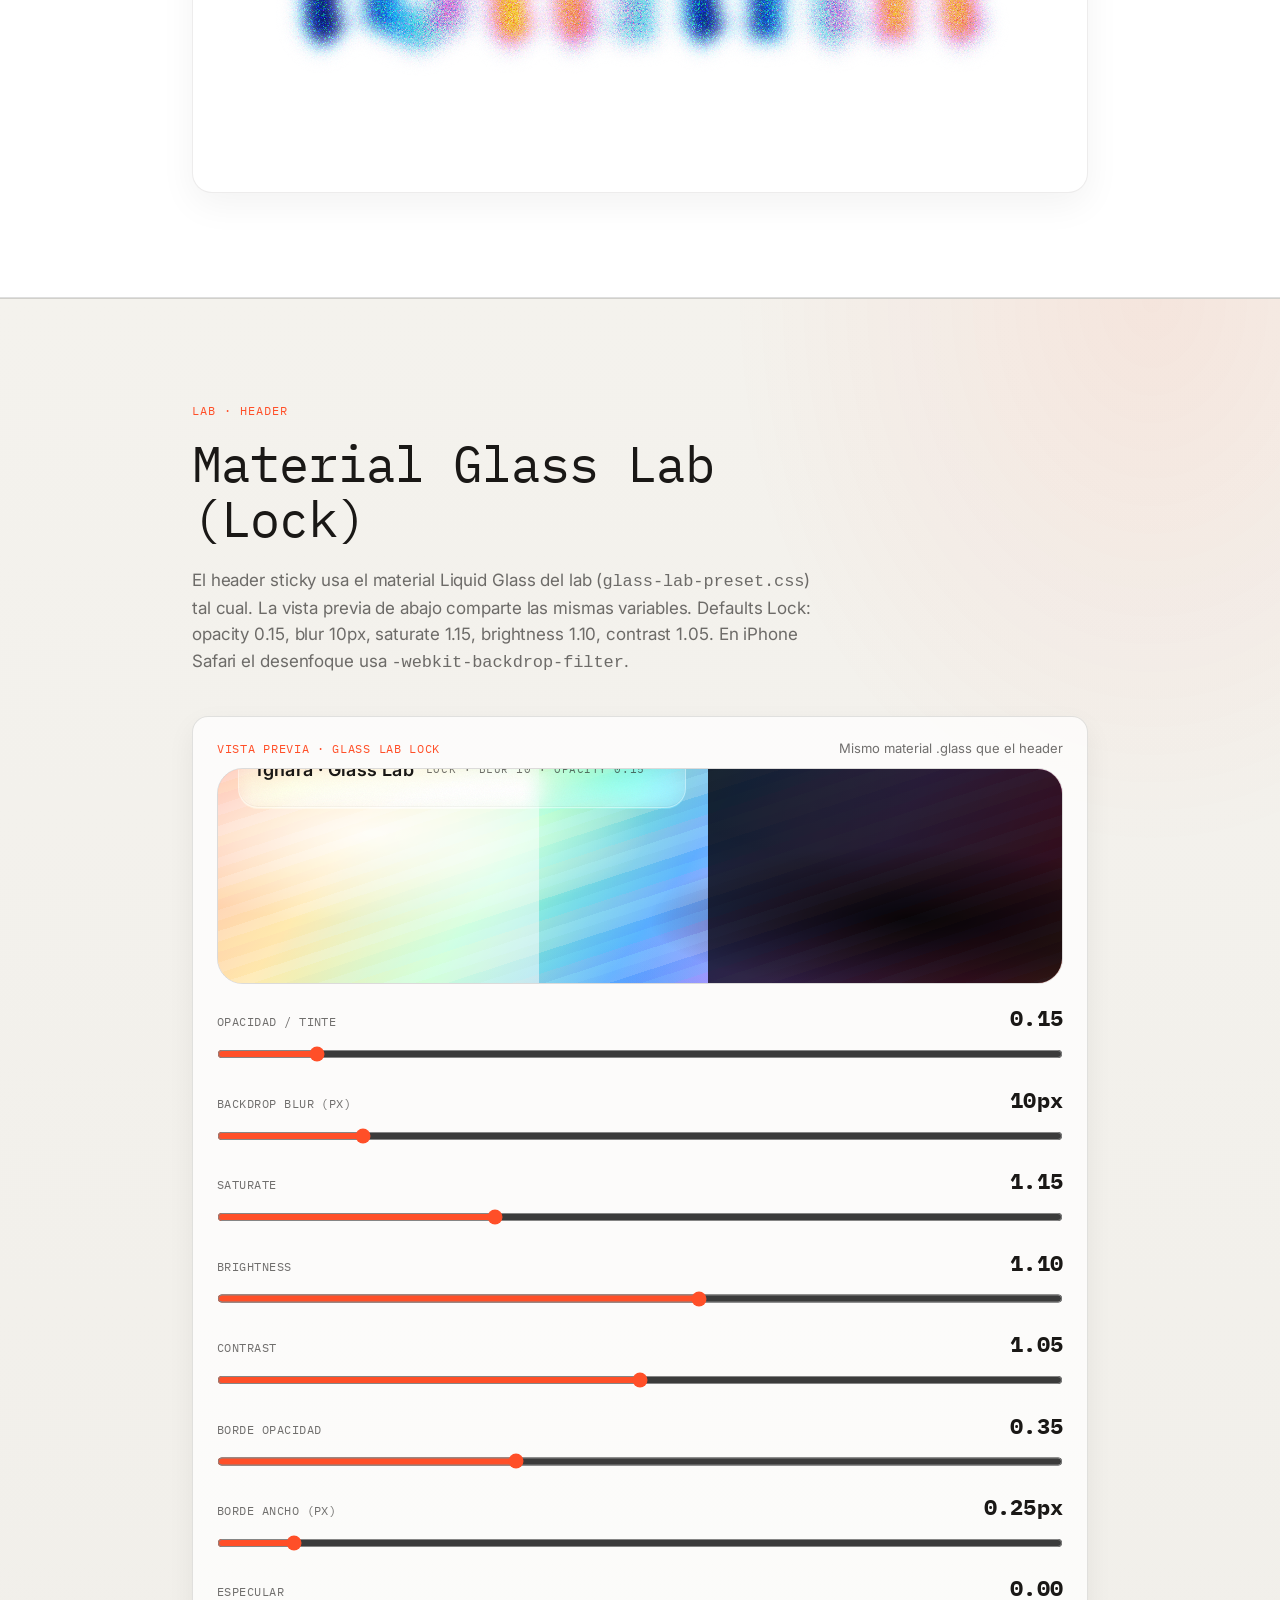
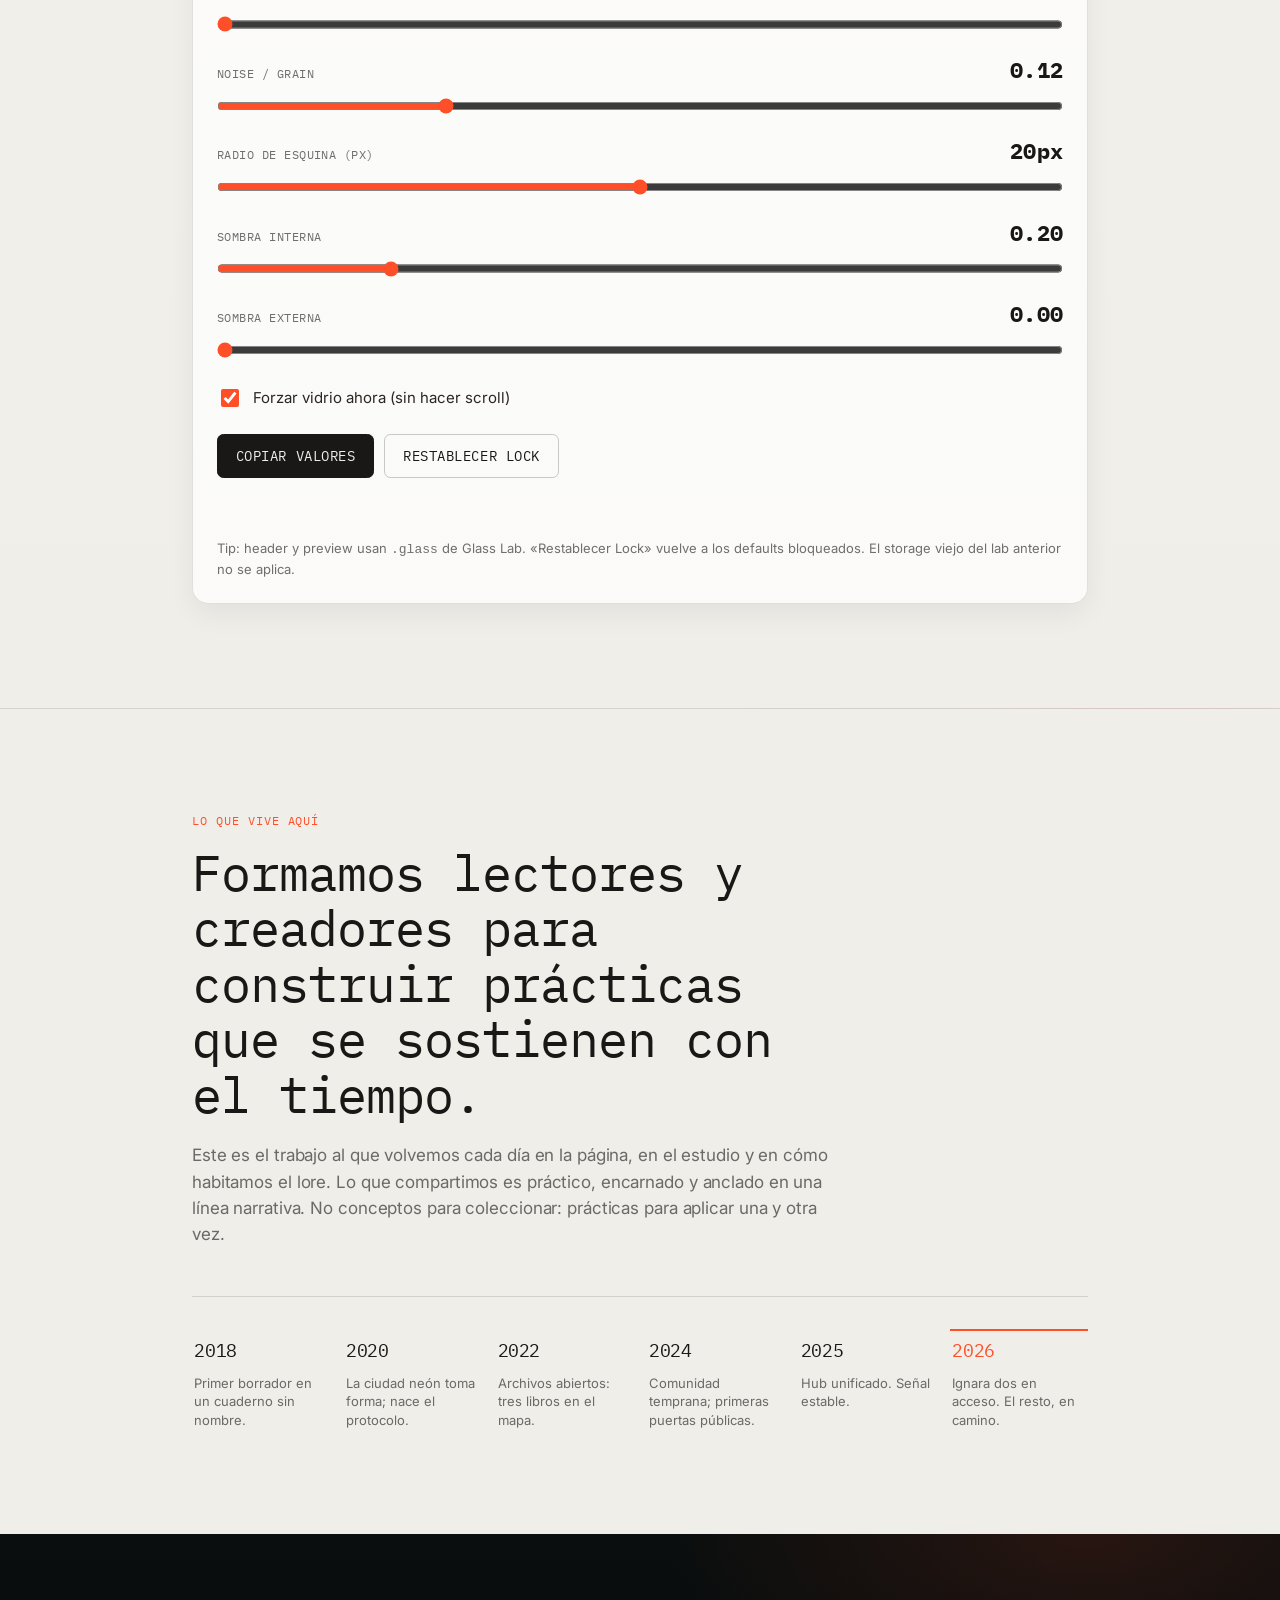
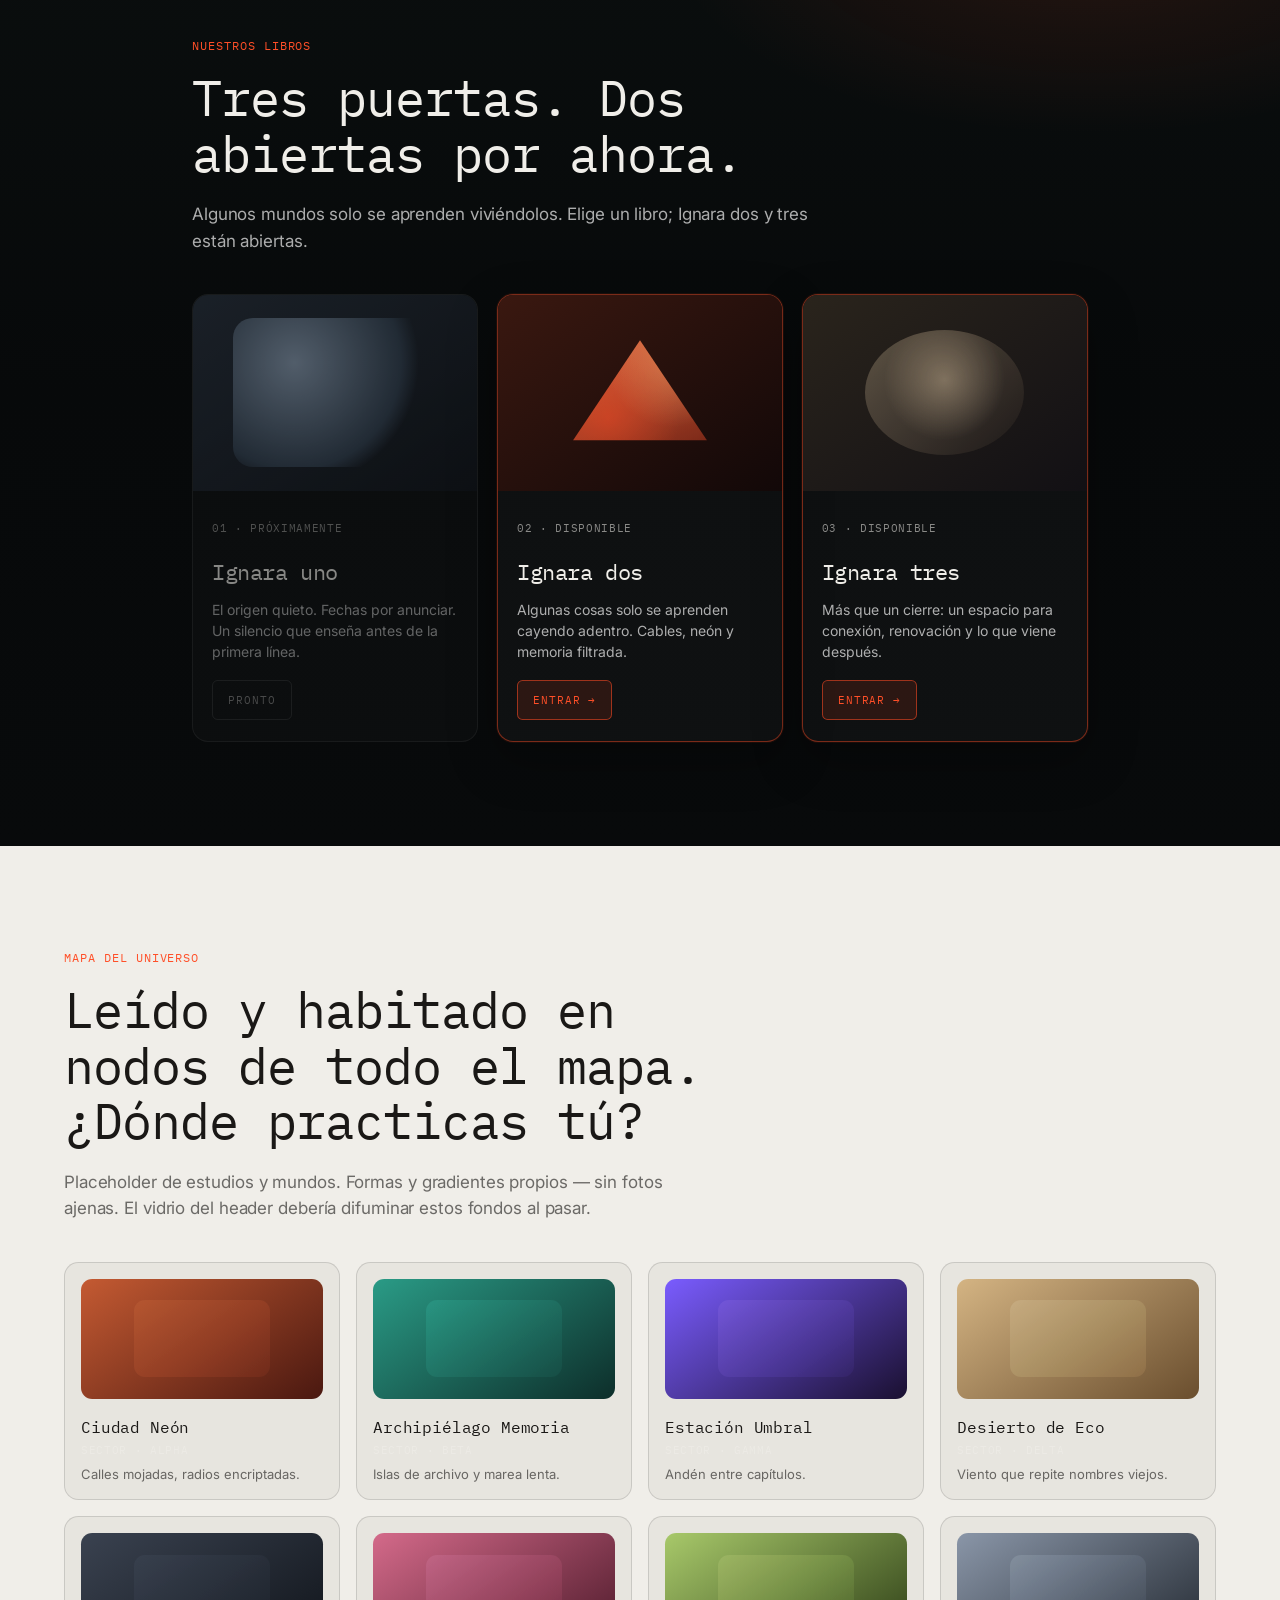
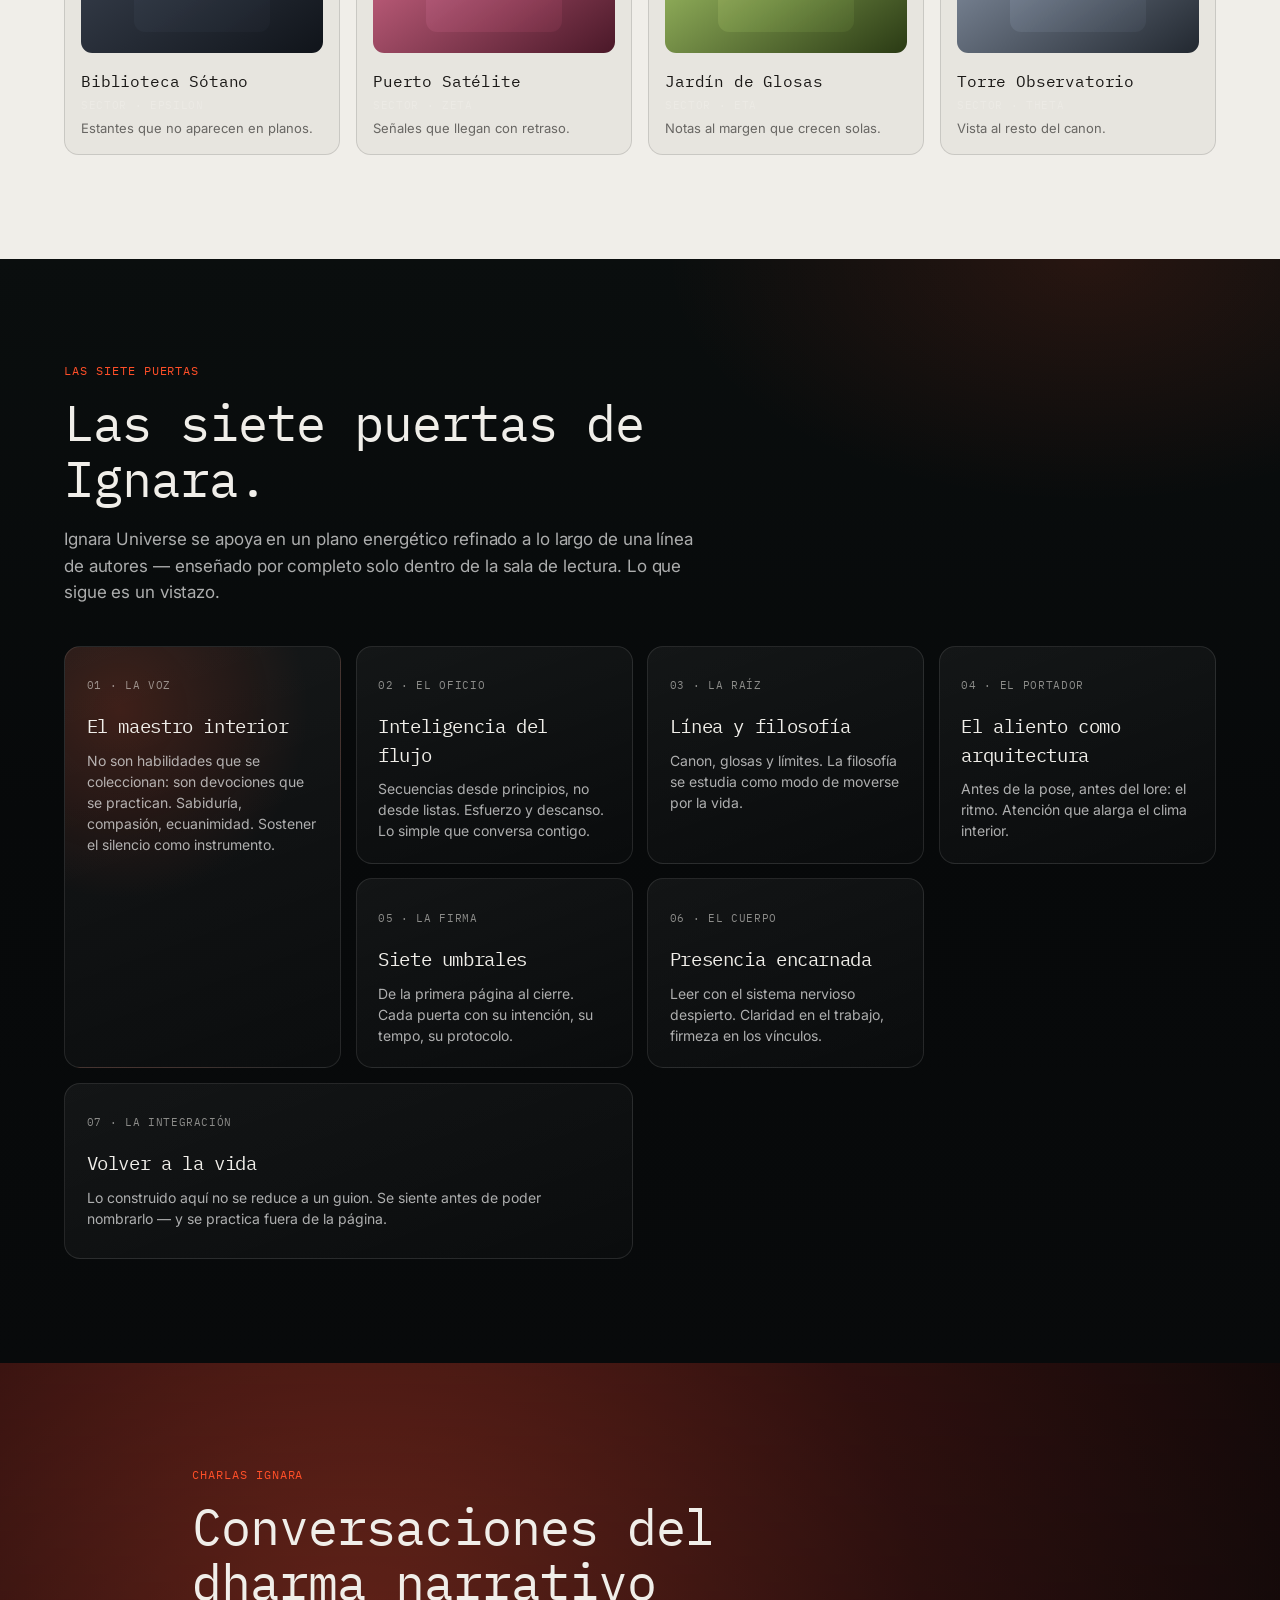
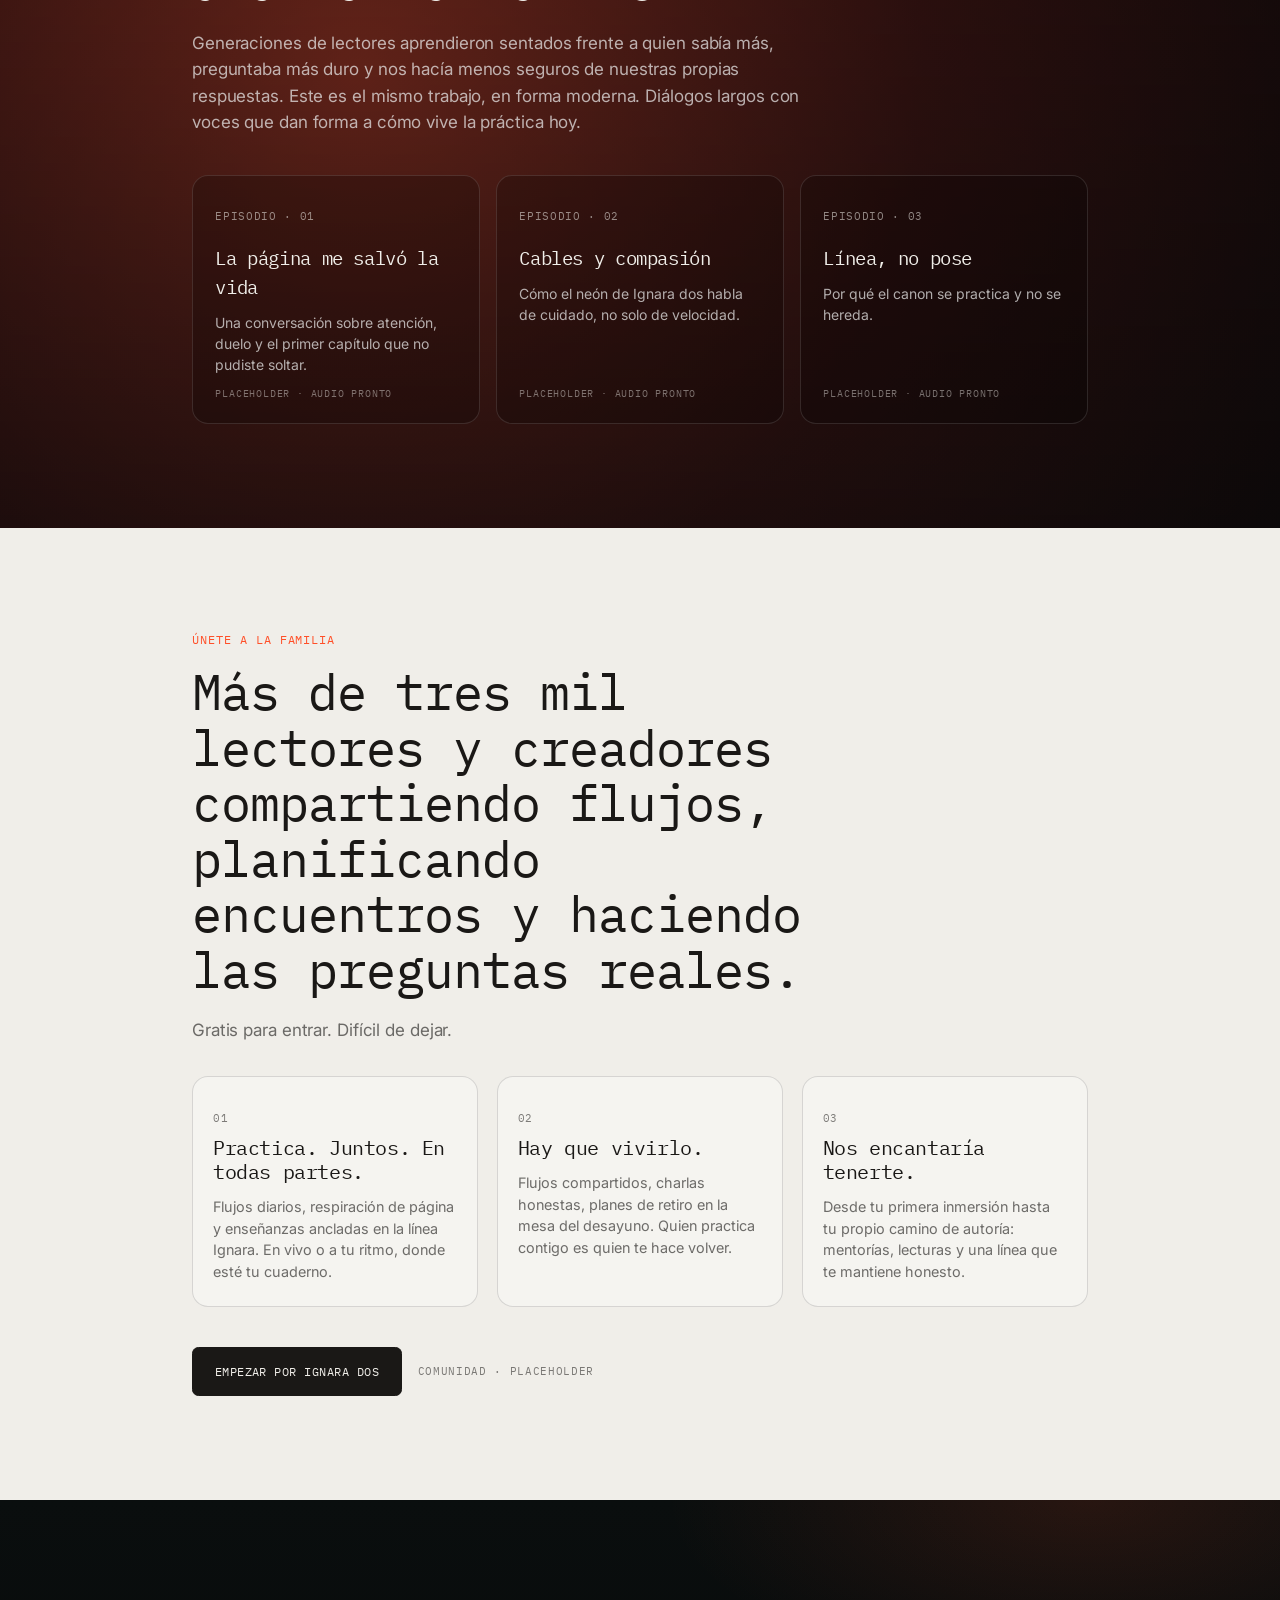
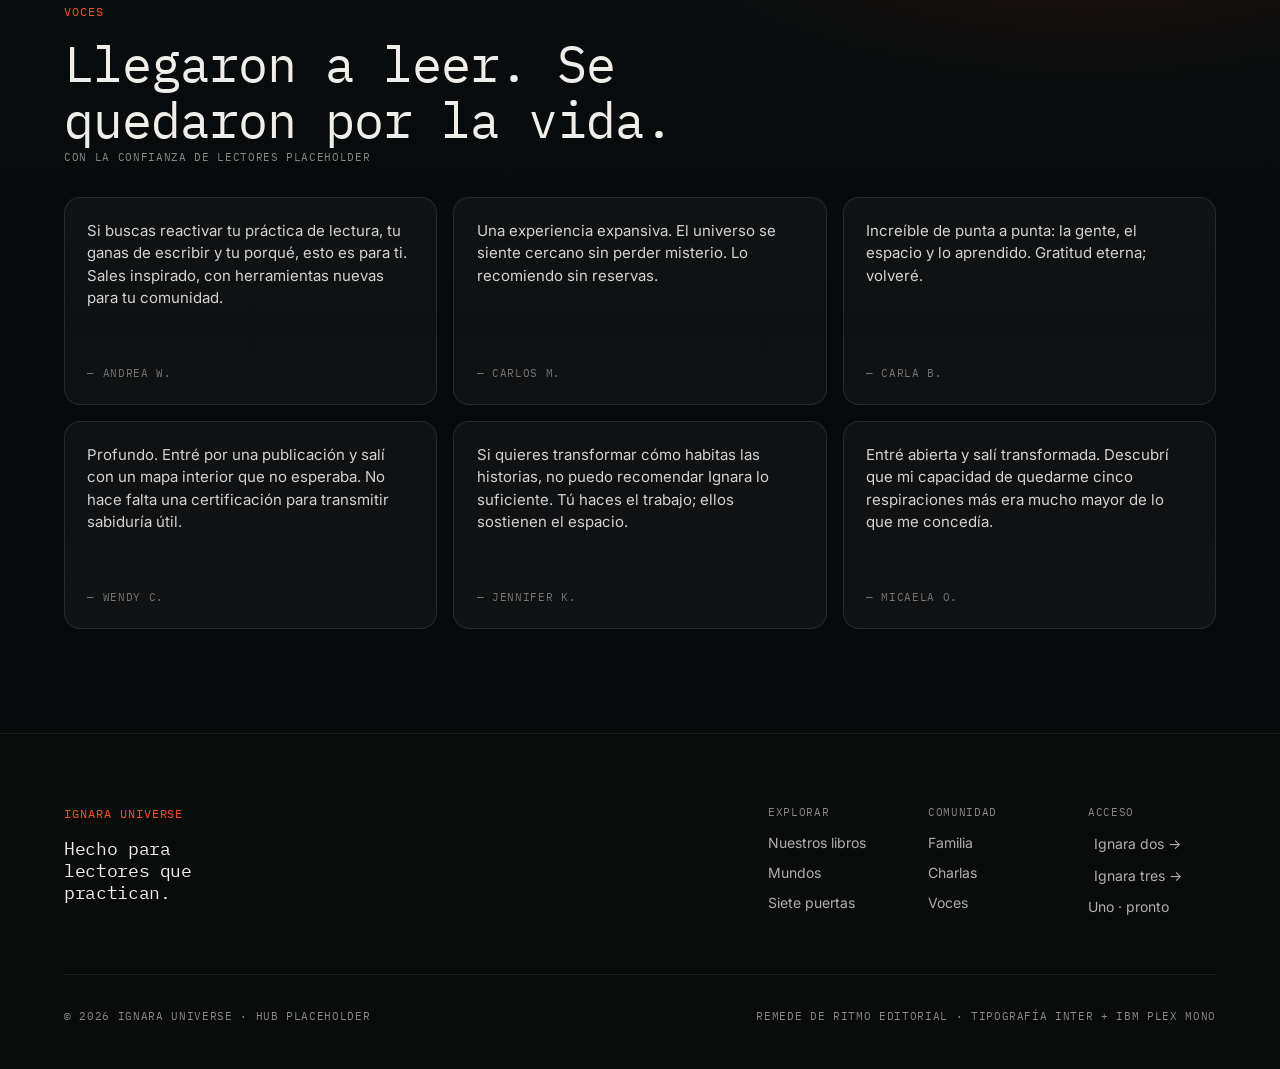
==== commit 5973e112: "Header: slimmer strip (72px -> 48px)" ====
--- a/index.html
+++ b/index.html
@@ -9,8 +9,8 @@
   <link rel="preconnect" href="https://fonts.gstatic.com" crossorigin />
   <link rel="preload" as="style" href="https://fonts.googleapis.com/css2?family=Cormorant+Garamond:wght@400;500;600&family=IBM+Plex+Mono:ital,wght@0,400;0,500;0,600;0,700;1,400&family=Inter:wght@400;500;600;700&family=Playfair+Display:wght@400;500;600&display=swap" />
   <link href="https://fonts.googleapis.com/css2?family=Cormorant+Garamond:wght@400;500;600&family=IBM+Plex+Mono:ital,wght@0,400;0,500;0,600;0,700;1,400&family=Inter:wght@400;500;600;700&family=Playfair+Display:wght@400;500;600&display=swap" rel="stylesheet" />
-  <link rel="stylesheet" href="glass-lab-preset.css?v=20261013-2146" />
-  <link rel="stylesheet" href="styles.css?v=20261013-2146" />
+  <link rel="stylesheet" href="glass-lab-preset.css?v=20261013-2151" />
+  <link rel="stylesheet" href="styles.css?v=20261013-2151" />
 </head>
 <body data-view="hub">
   <a class="skip-link" href="#main">Saltar al contenido</a>
@@ -841,6 +841,6 @@
     </section>
   </main>
 
-  <script src="script.js?v=20261013-2146"></script>
+  <script src="script.js?v=20261013-2151"></script>
 </body>
 </html>
--- a/styles.css
+++ b/styles.css
@@ -36,7 +36,7 @@
   --line-light: rgba(255, 255, 255, 0.12);
   --line-dark: rgba(26, 24, 22, 0.14);
   /* Glass Lab Lock defaults live in glass-lab-preset.css — do not redefine here */
-  --header-h: 4.5rem;
+  --header-h: 3rem; /* slim strip: 48px (was 4.5rem/72px) */
   --radius: 1rem;
   --radius-sm: 0.75rem;
   --max: 72rem;
@@ -2657,3 +2657,8 @@
     transition-duration: 0.01ms;
   }
 }
+
+/* Anchor jumps clear the slim sticky strip */
+html {
+  scroll-padding-top: calc(var(--header-h) + env(safe-area-inset-top, 0px) + 0.5rem);
+}
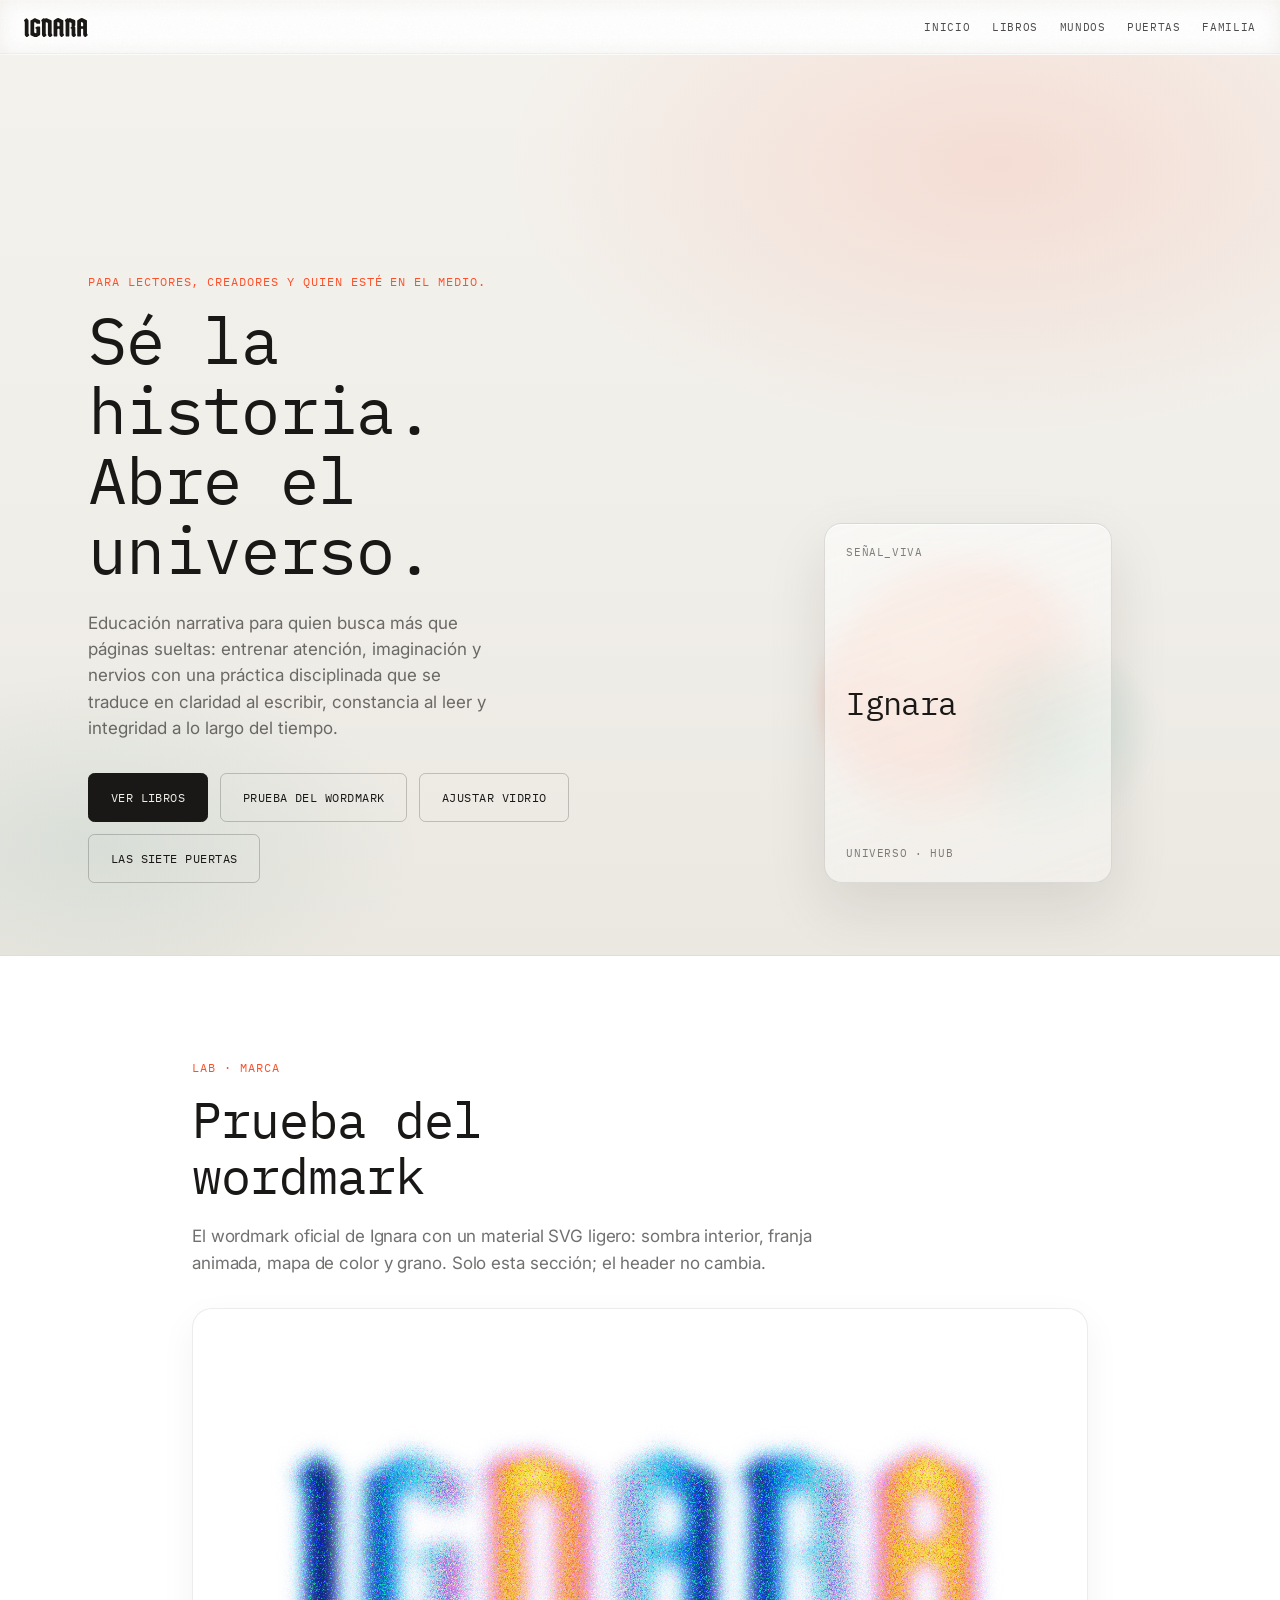
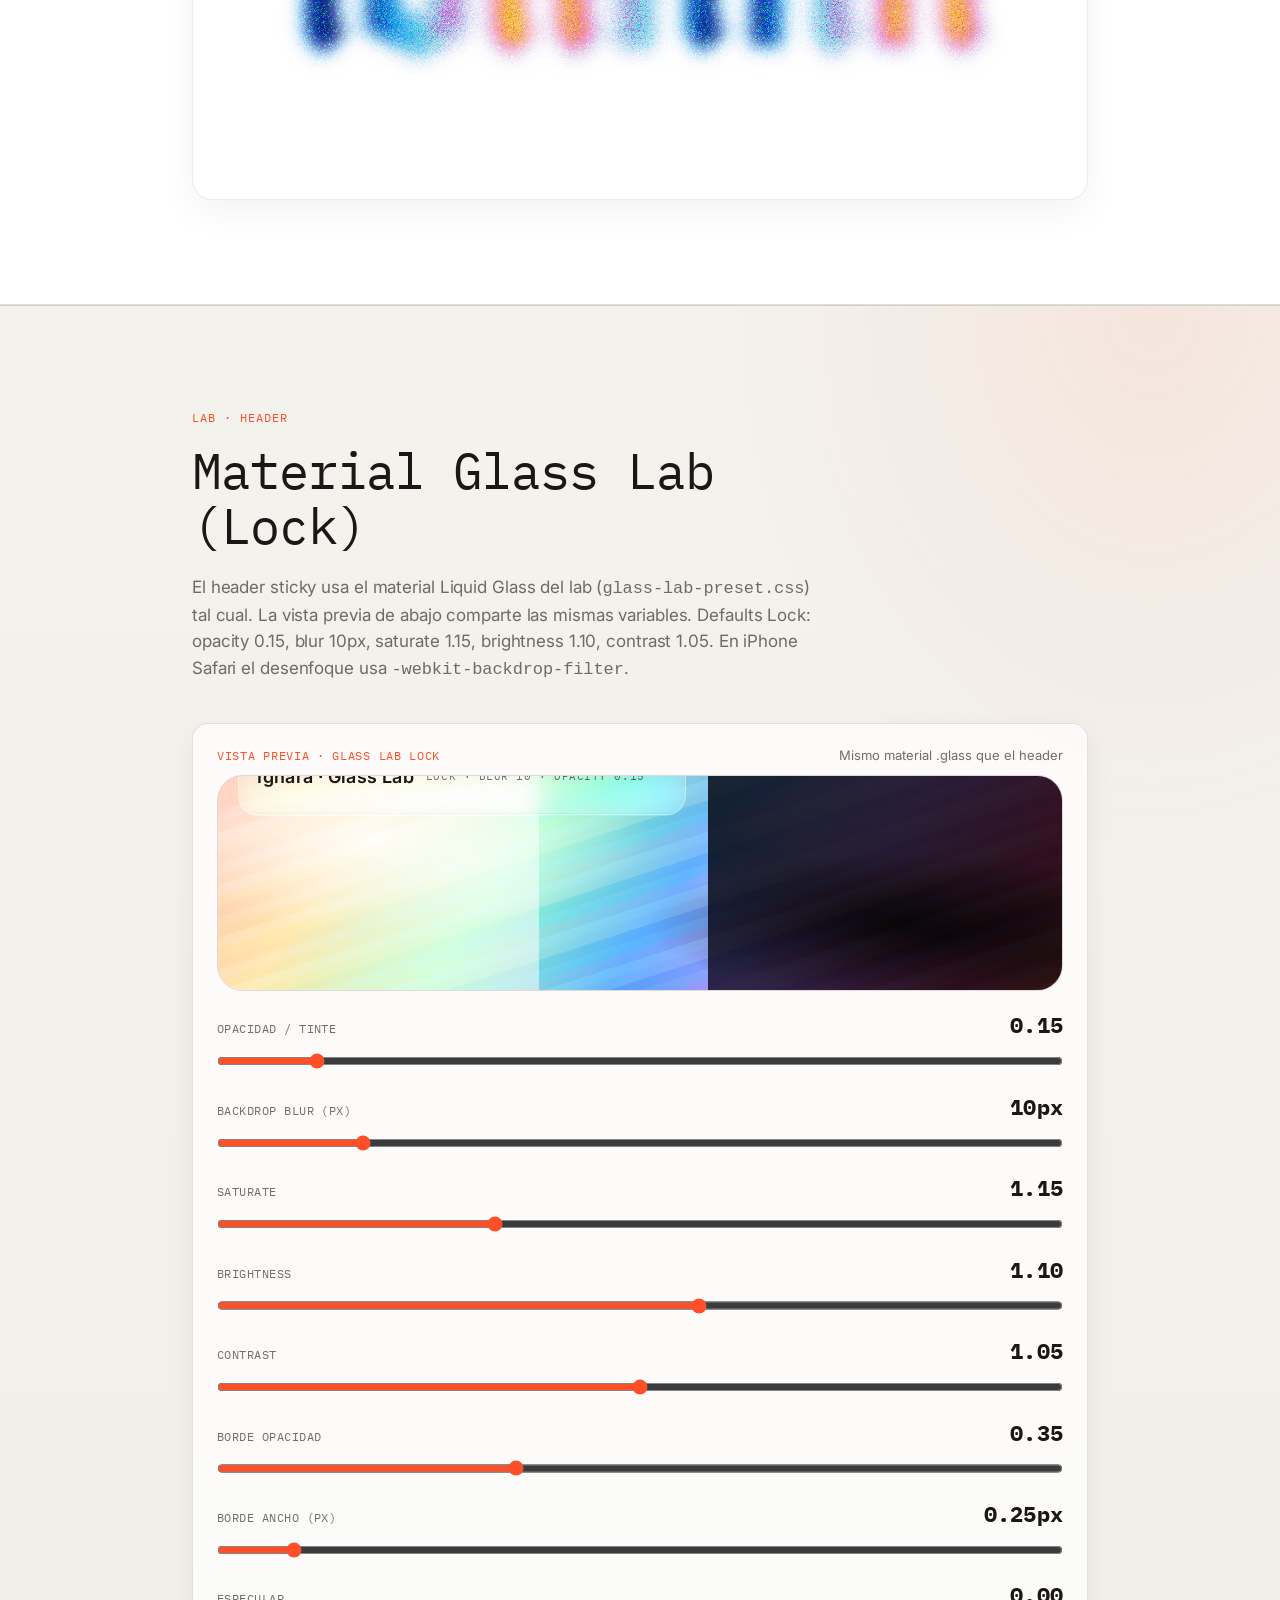
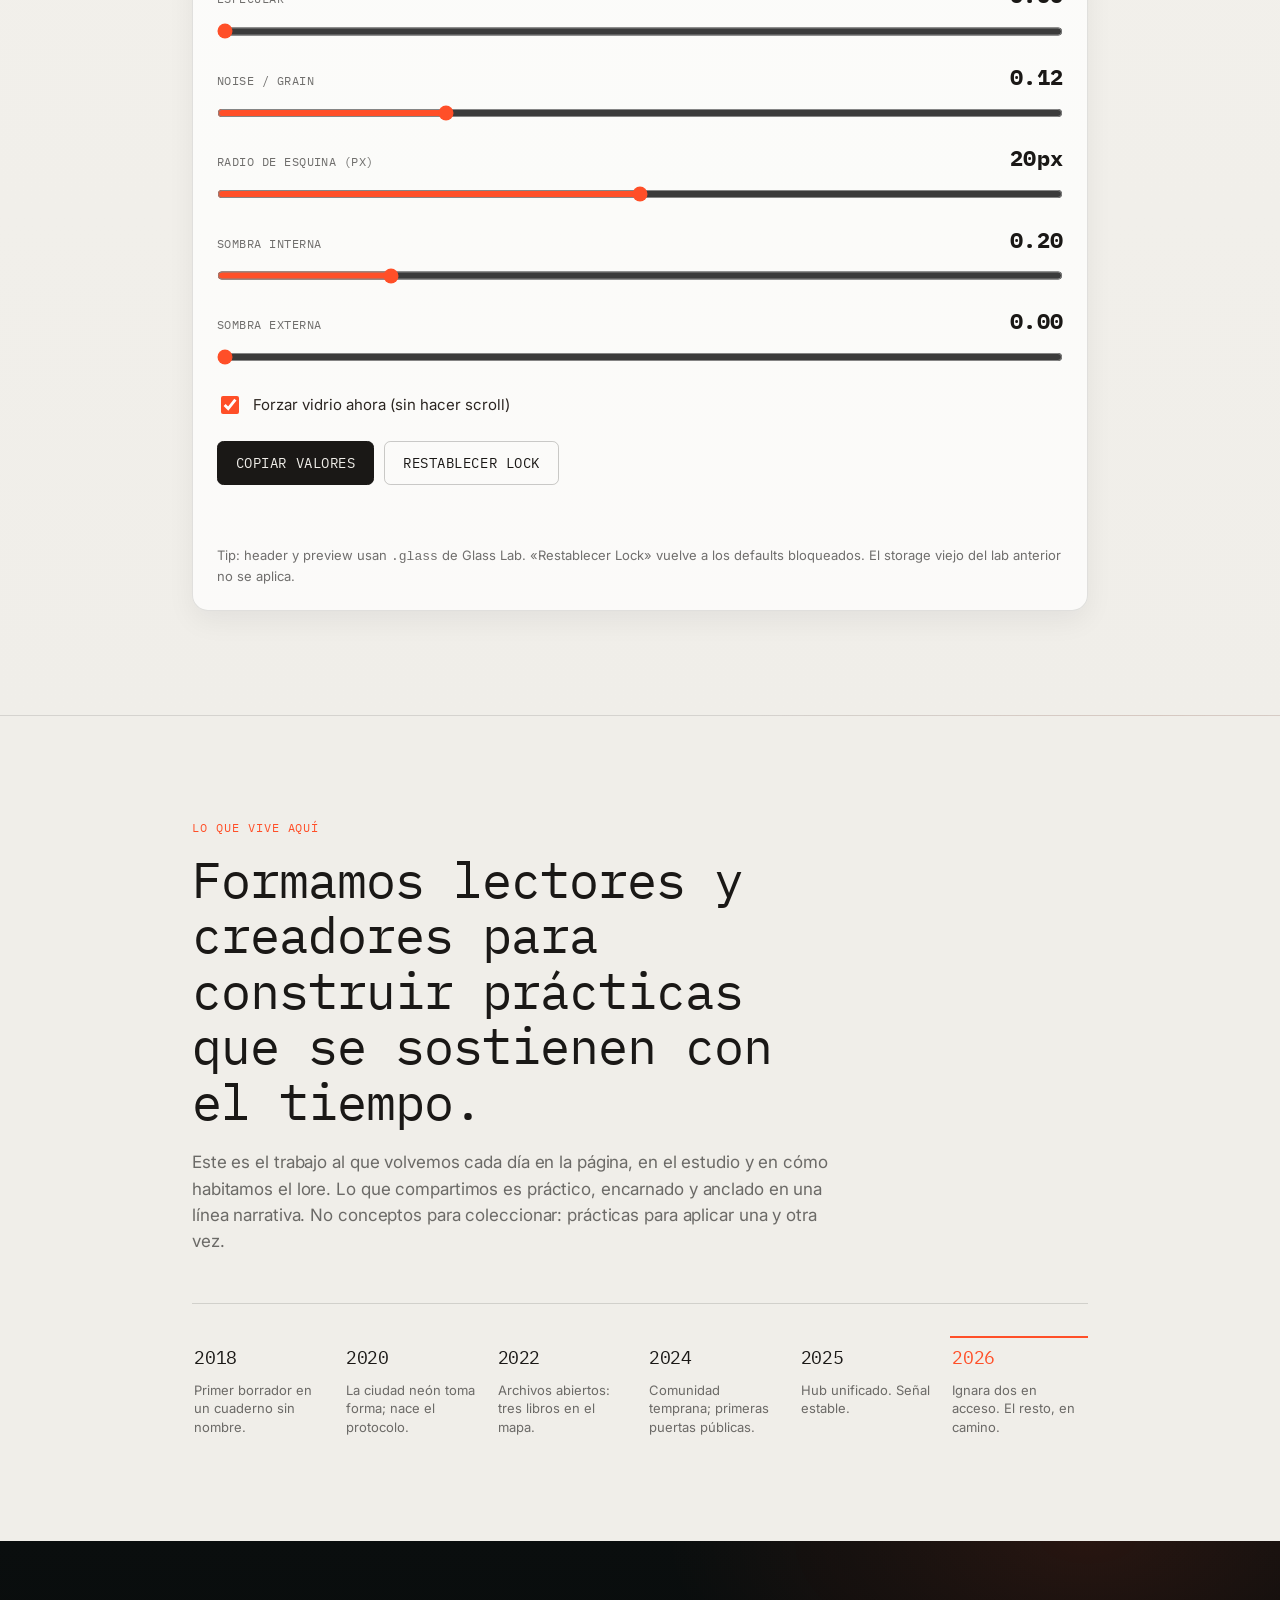
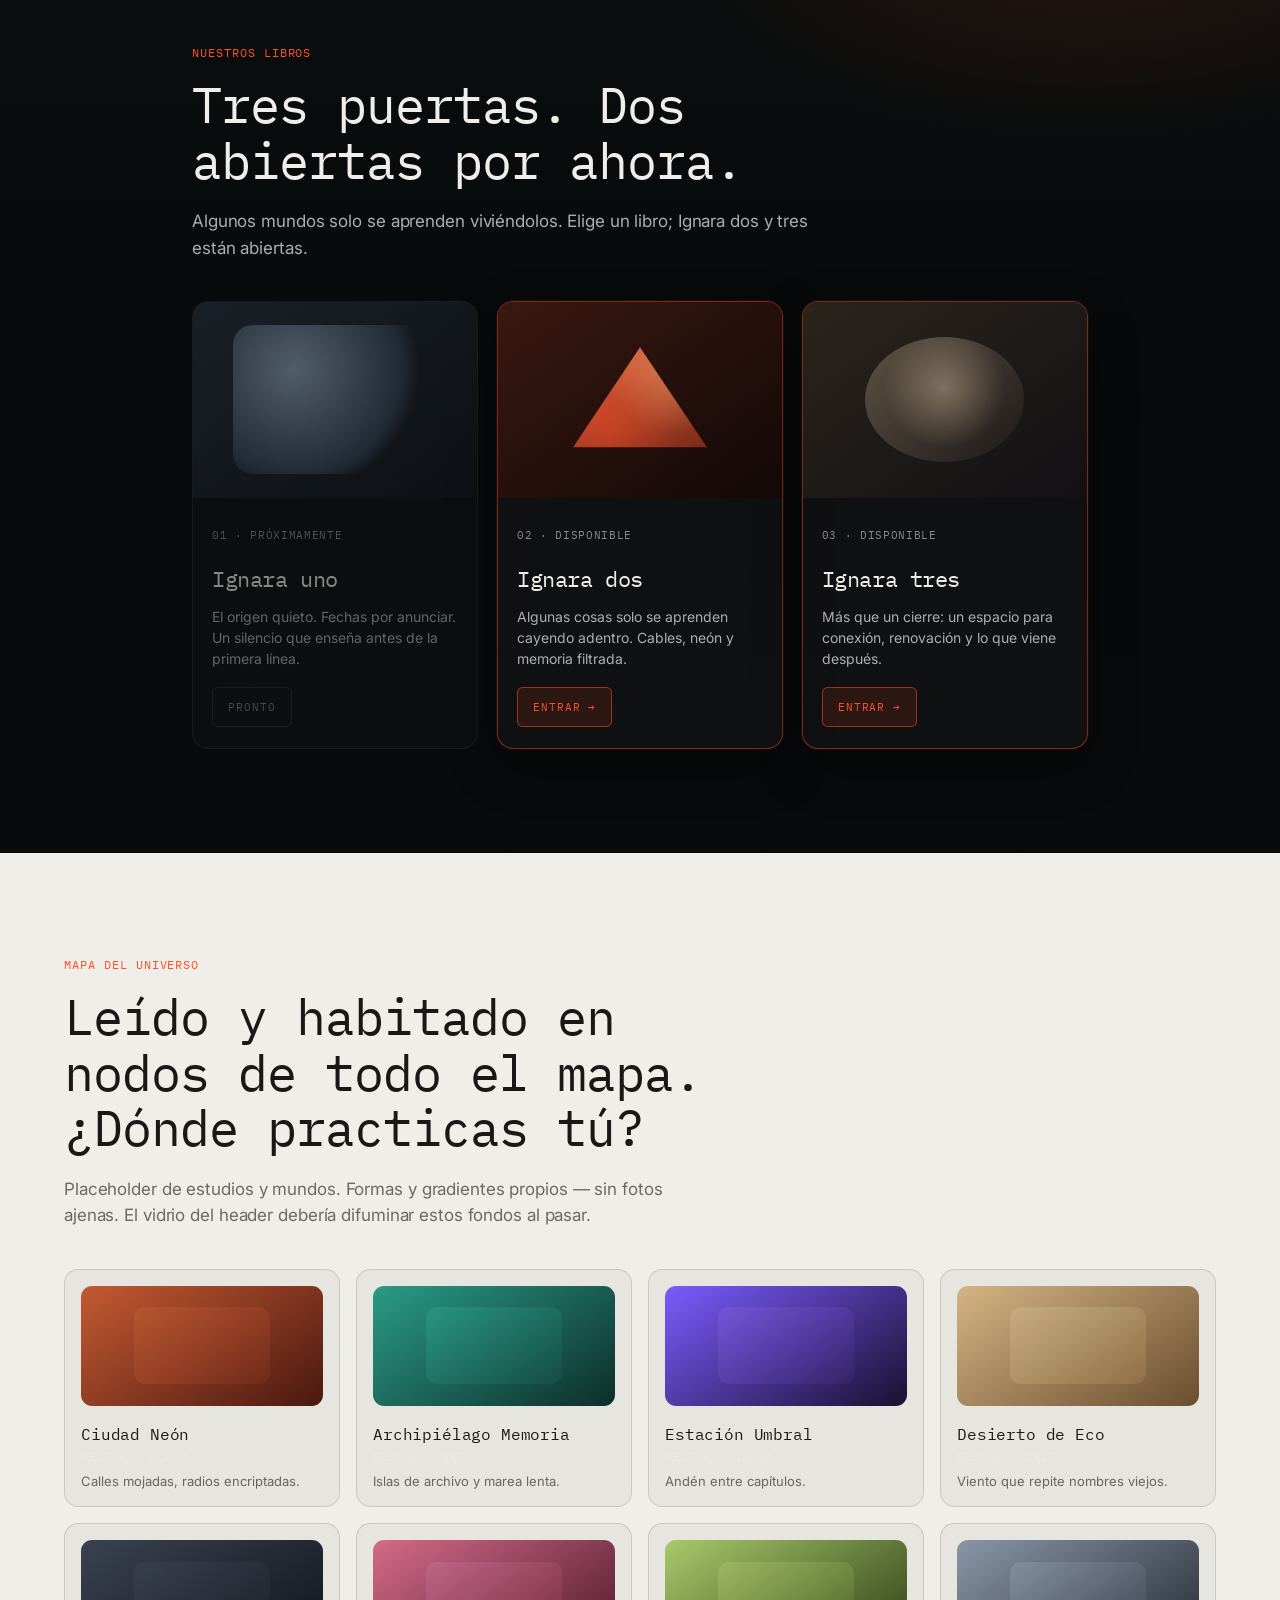
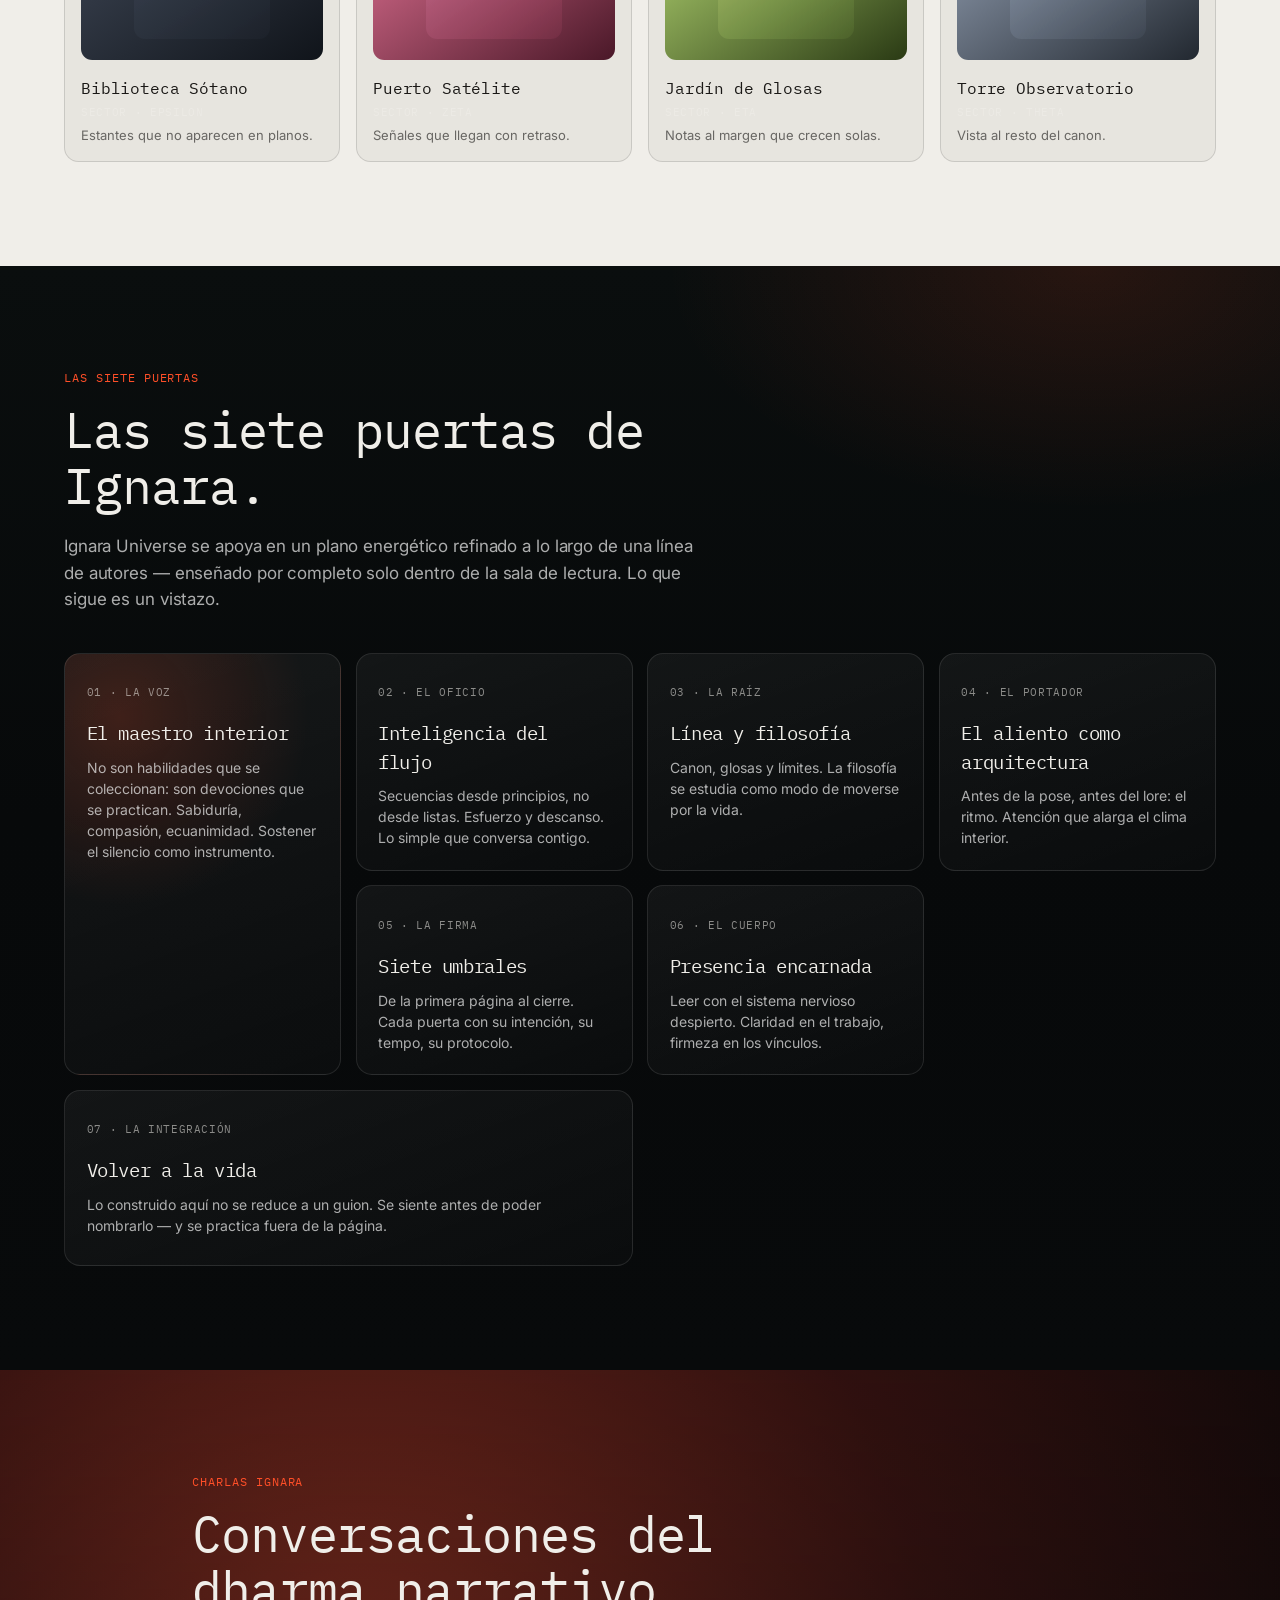
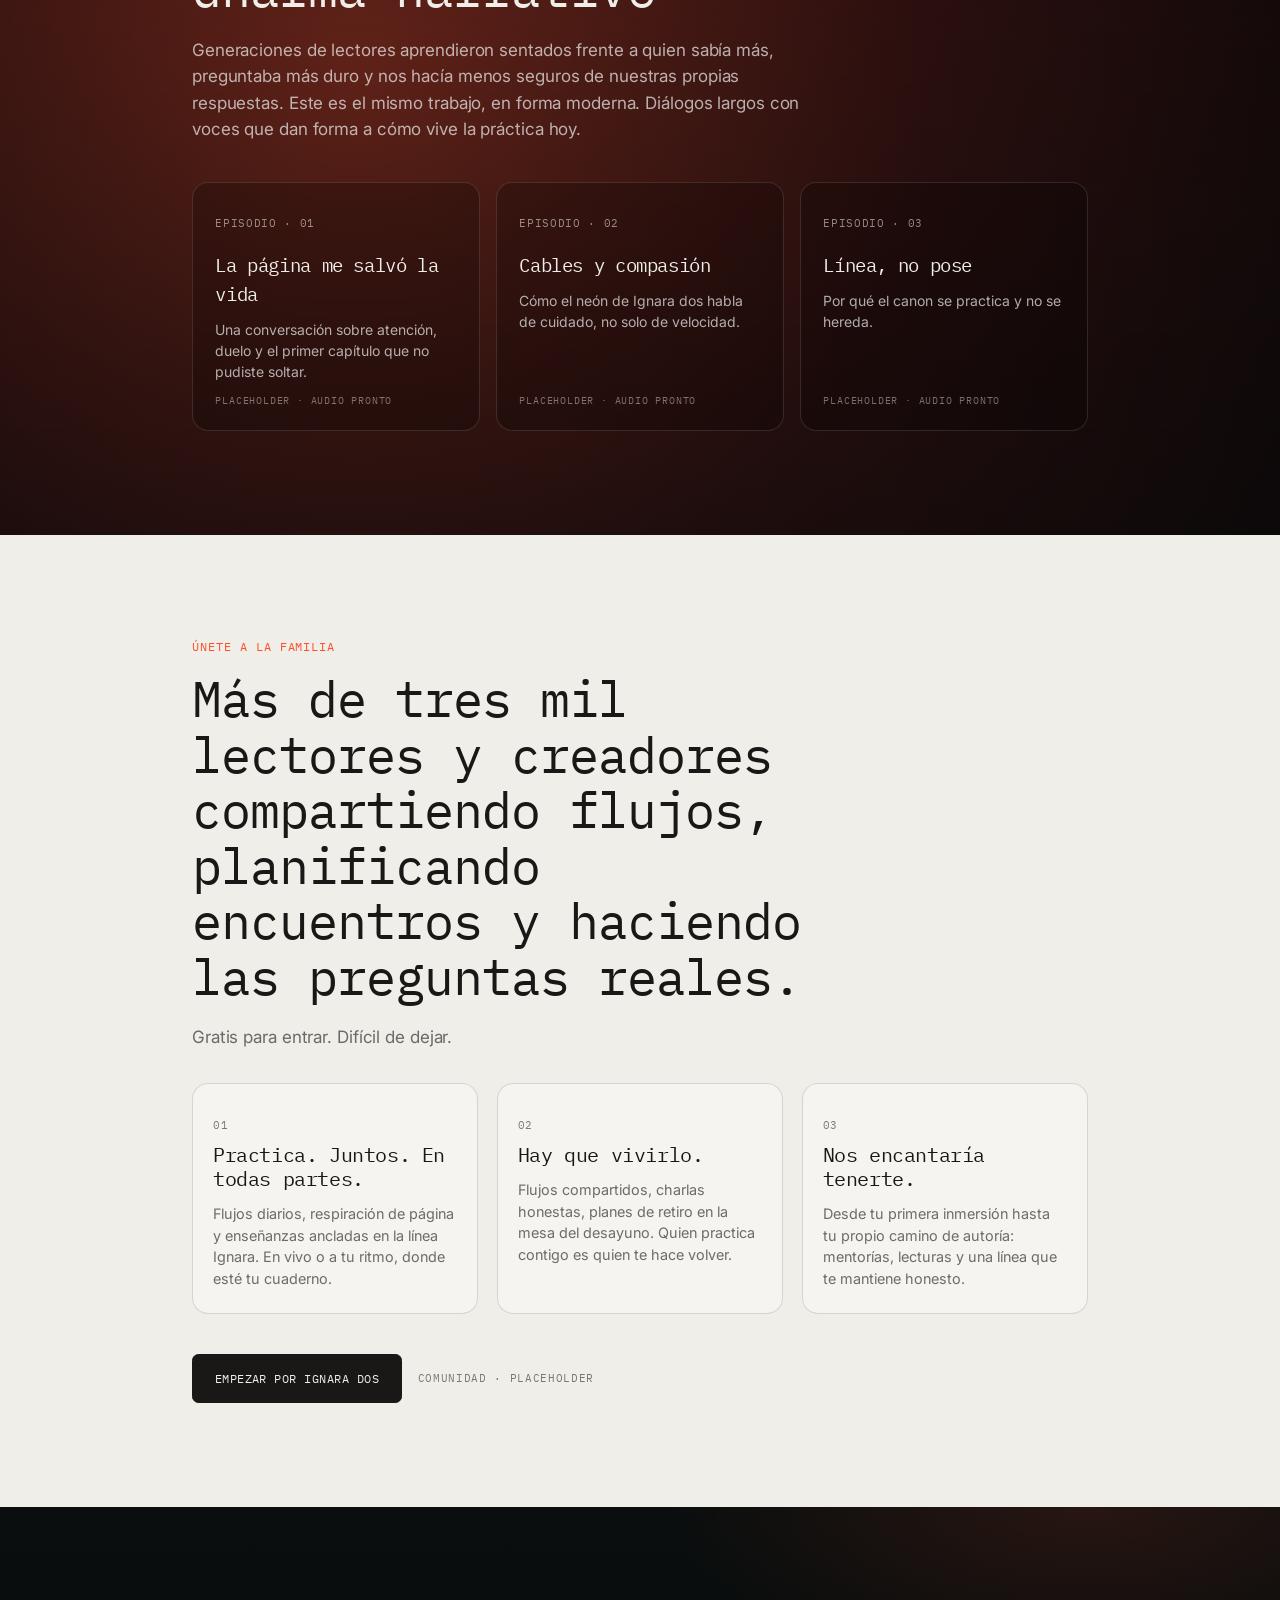
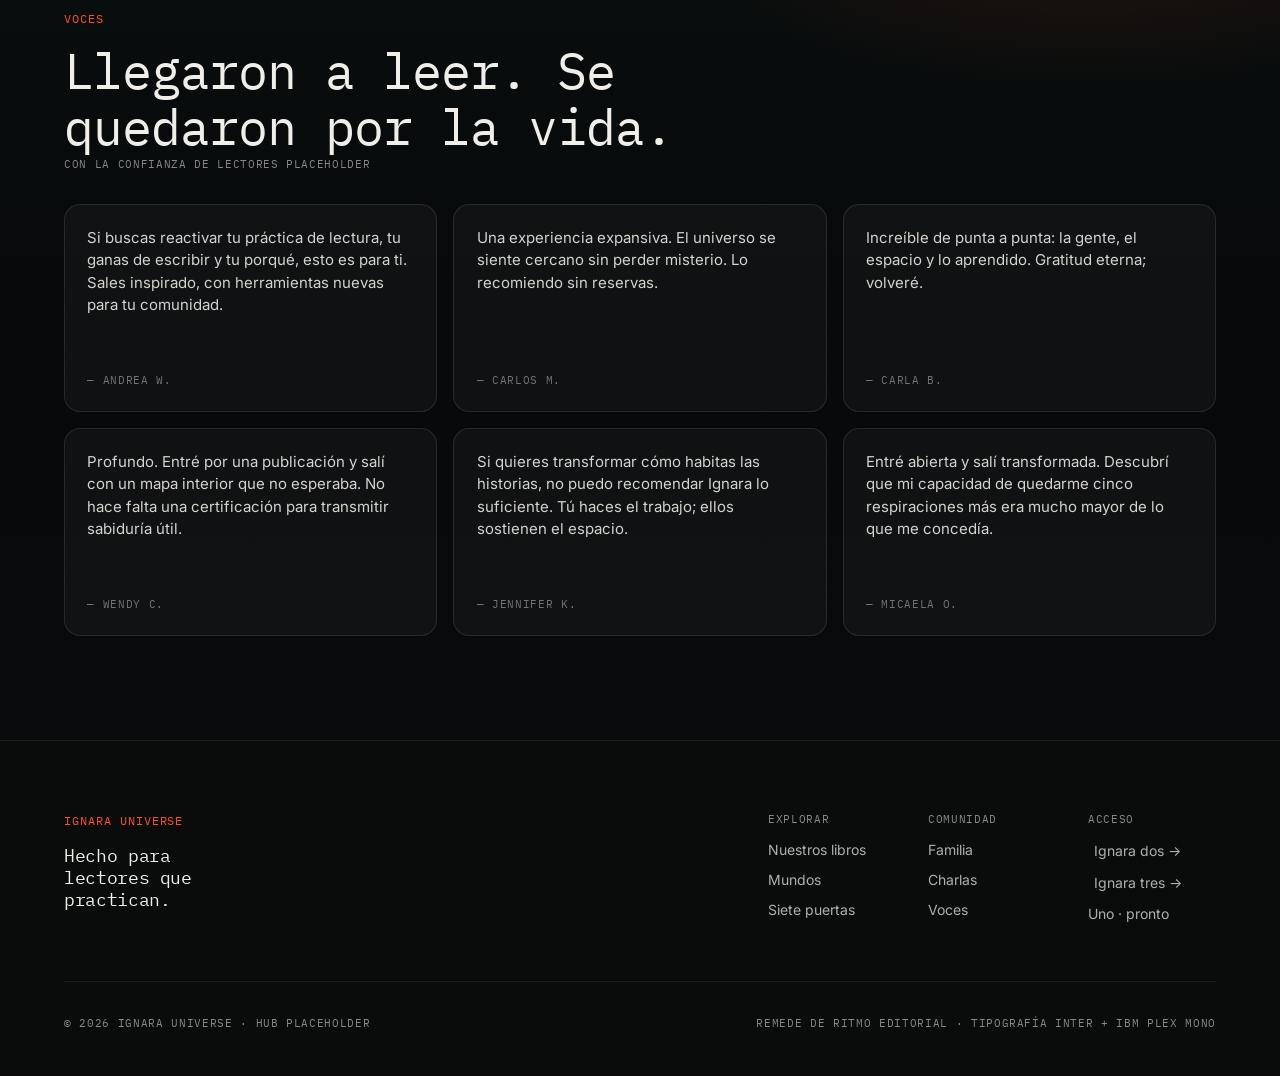
==== commit 520cf8b9: "Header: strip height 55px" ====
--- a/index.html
+++ b/index.html
@@ -9,8 +9,8 @@
   <link rel="preconnect" href="https://fonts.gstatic.com" crossorigin />
   <link rel="preload" as="style" href="https://fonts.googleapis.com/css2?family=Cormorant+Garamond:wght@400;500;600&family=IBM+Plex+Mono:ital,wght@0,400;0,500;0,600;0,700;1,400&family=Inter:wght@400;500;600;700&family=Playfair+Display:wght@400;500;600&display=swap" />
   <link href="https://fonts.googleapis.com/css2?family=Cormorant+Garamond:wght@400;500;600&family=IBM+Plex+Mono:ital,wght@0,400;0,500;0,600;0,700;1,400&family=Inter:wght@400;500;600;700&family=Playfair+Display:wght@400;500;600&display=swap" rel="stylesheet" />
-  <link rel="stylesheet" href="glass-lab-preset.css?v=20261013-2151" />
-  <link rel="stylesheet" href="styles.css?v=20261013-2151" />
+  <link rel="stylesheet" href="glass-lab-preset.css?v=20261013-2154" />
+  <link rel="stylesheet" href="styles.css?v=20261013-2154" />
 </head>
 <body data-view="hub">
   <a class="skip-link" href="#main">Saltar al contenido</a>
@@ -841,6 +841,6 @@
     </section>
   </main>
 
-  <script src="script.js?v=20261013-2151"></script>
+  <script src="script.js?v=20261013-2154"></script>
 </body>
 </html>
--- a/styles.css
+++ b/styles.css
@@ -36,7 +36,7 @@
   --line-light: rgba(255, 255, 255, 0.12);
   --line-dark: rgba(26, 24, 22, 0.14);
   /* Glass Lab Lock defaults live in glass-lab-preset.css — do not redefine here */
-  --header-h: 3rem; /* slim strip: 48px (was 4.5rem/72px) */
+  --header-h: 55px; /* strip height (was 48px, originally 72px) */
   --radius: 1rem;
   --radius-sm: 0.75rem;
   --max: 72rem;
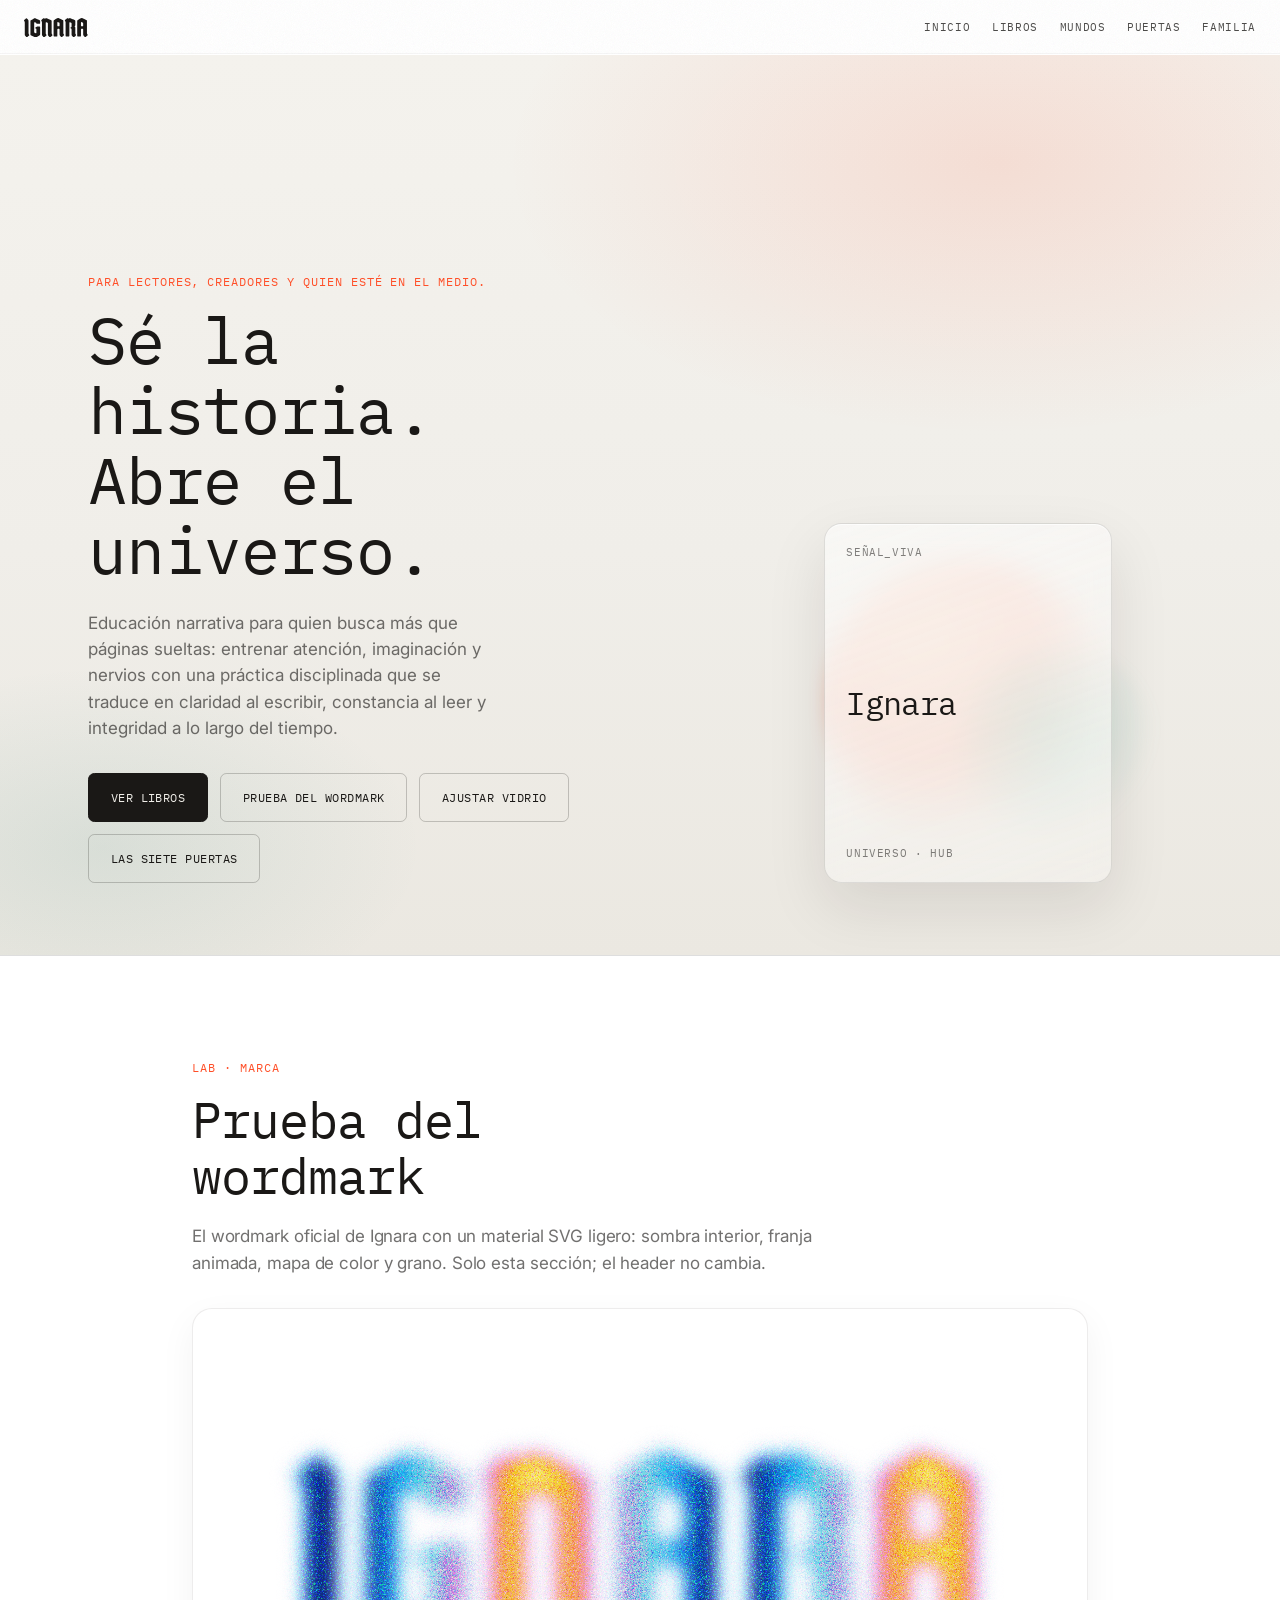
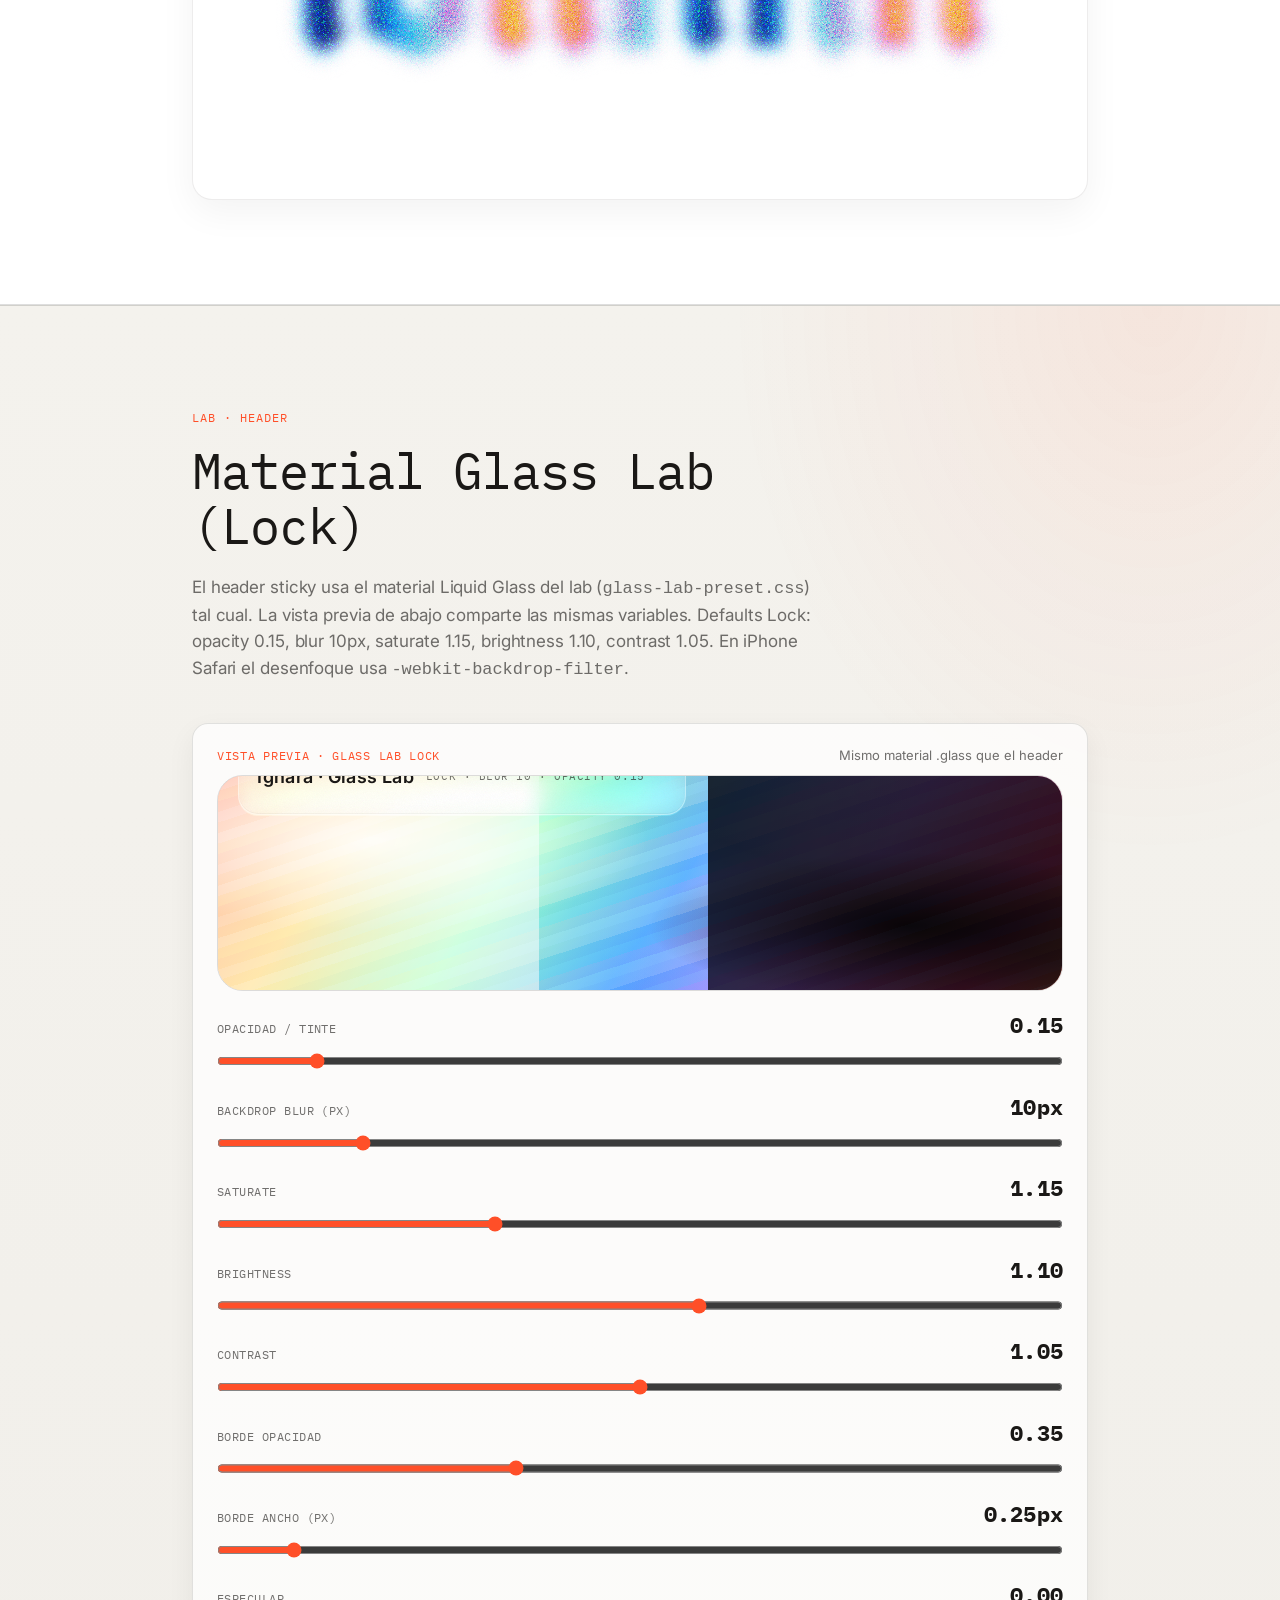
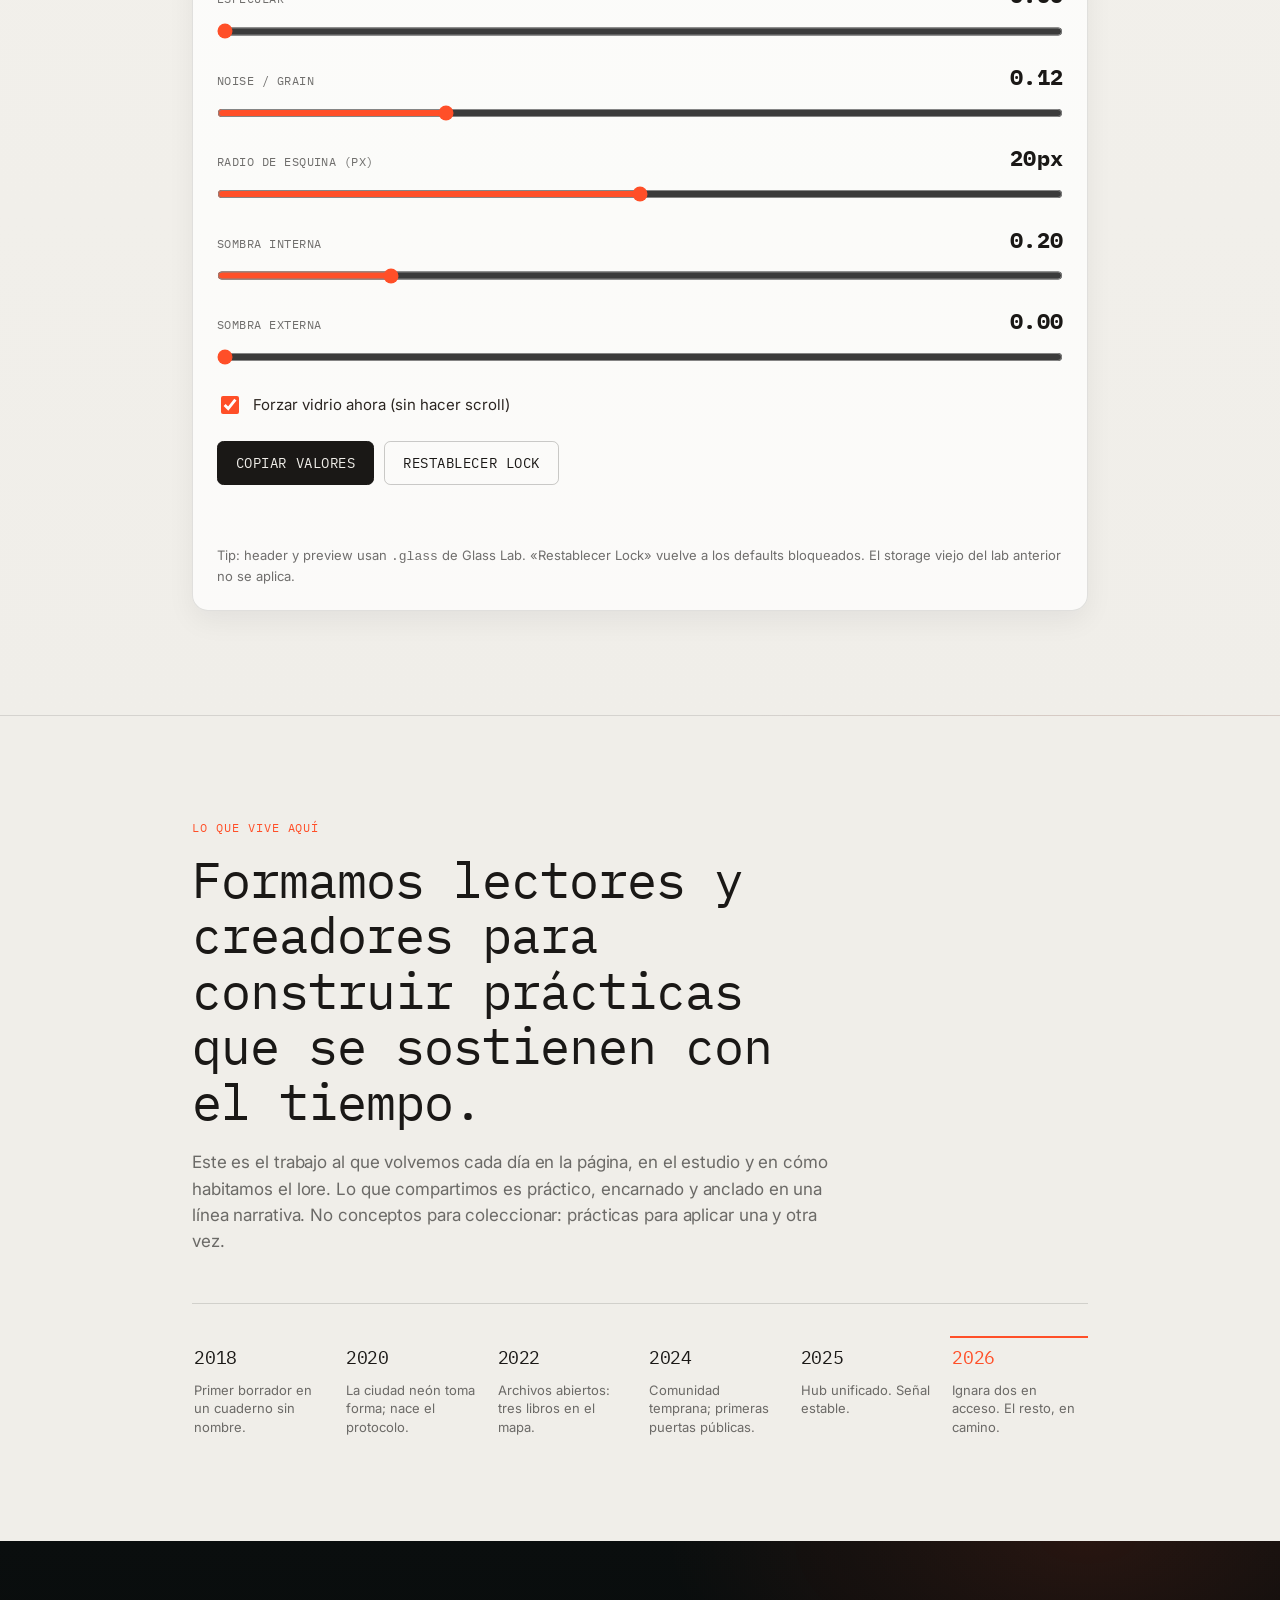
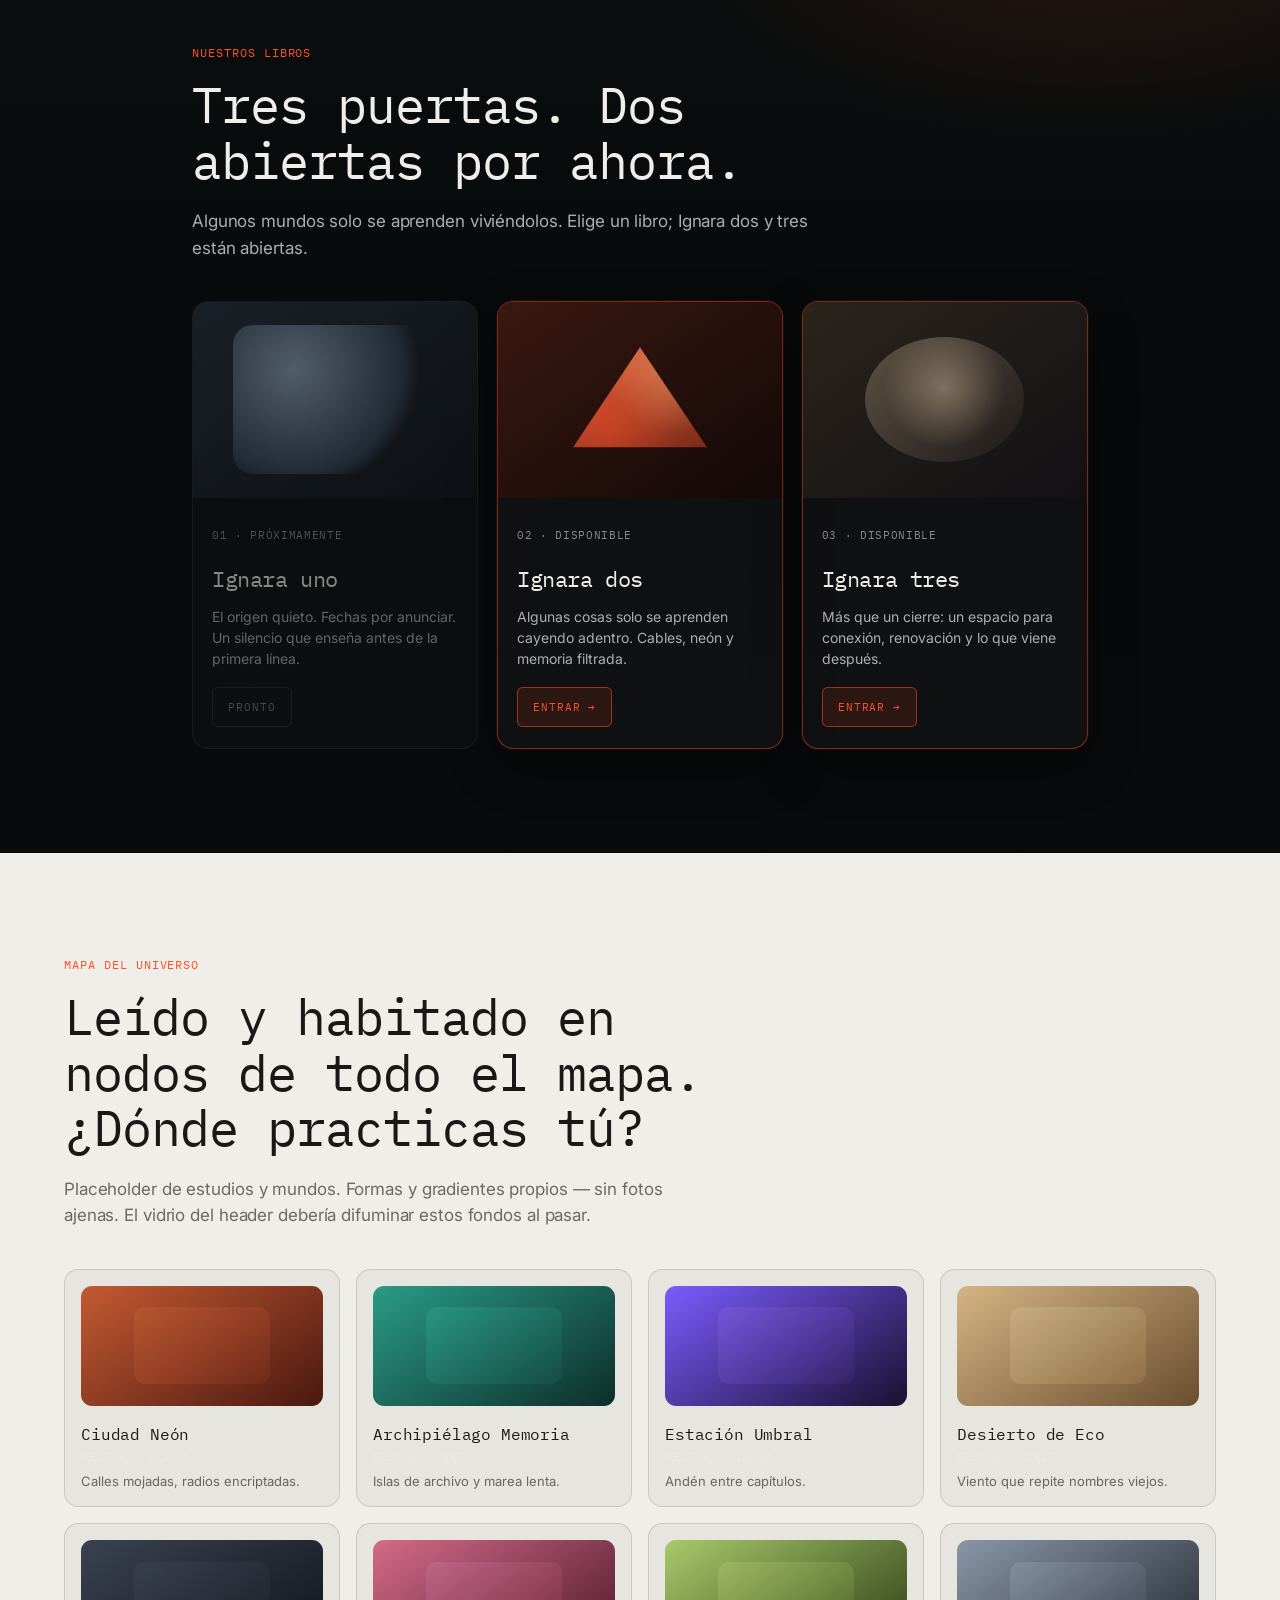
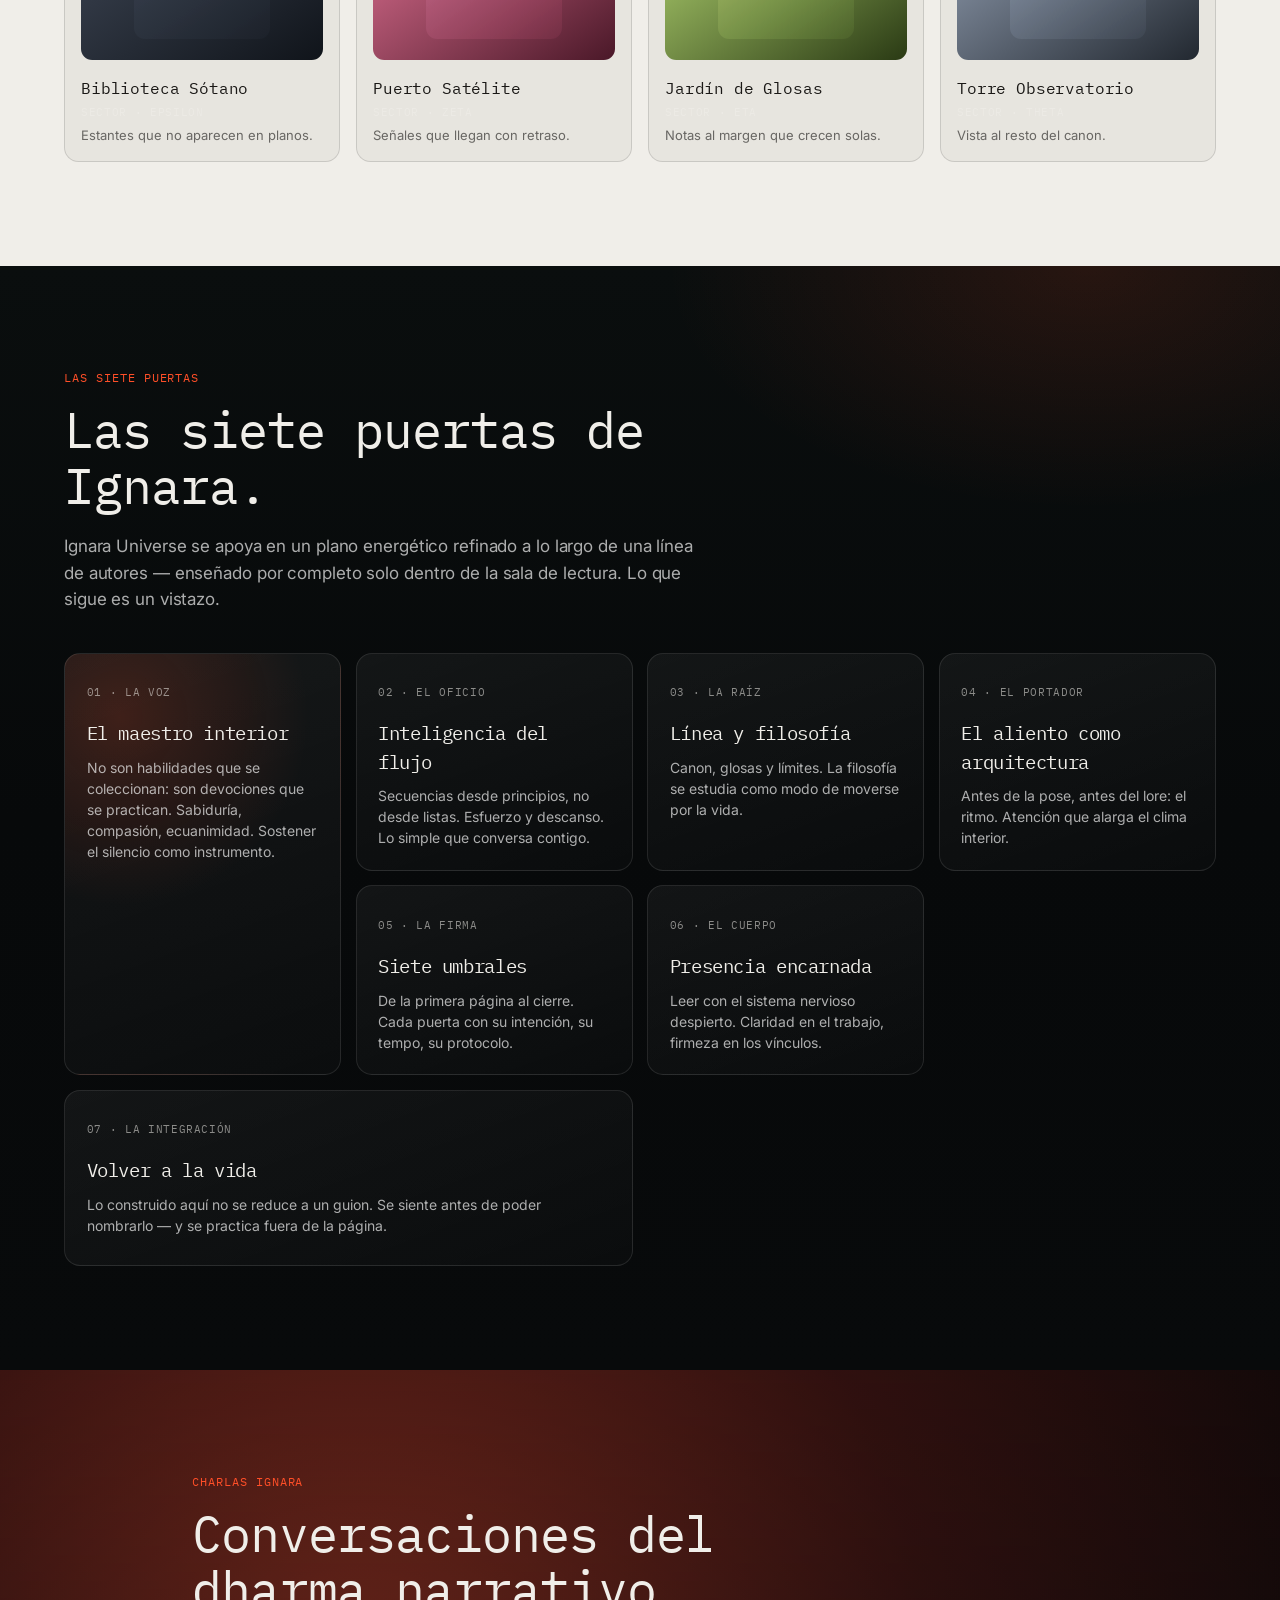
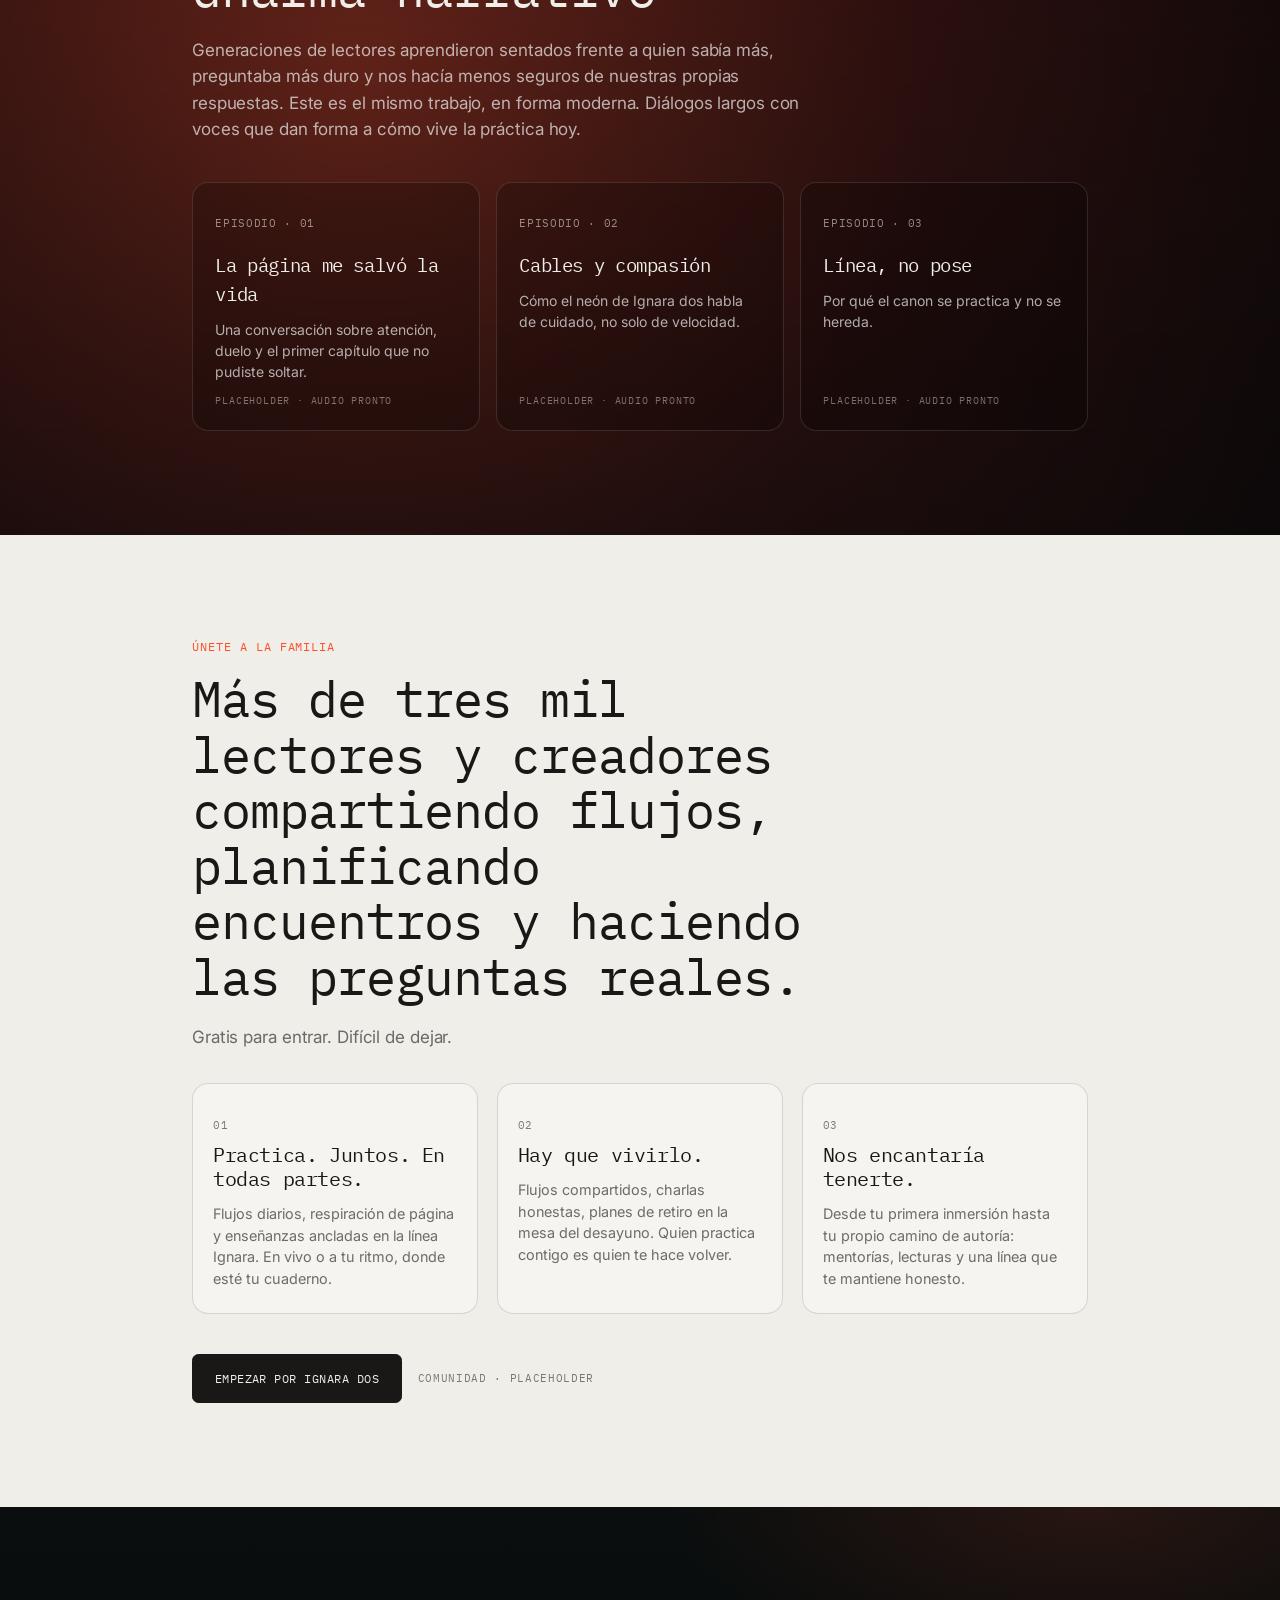
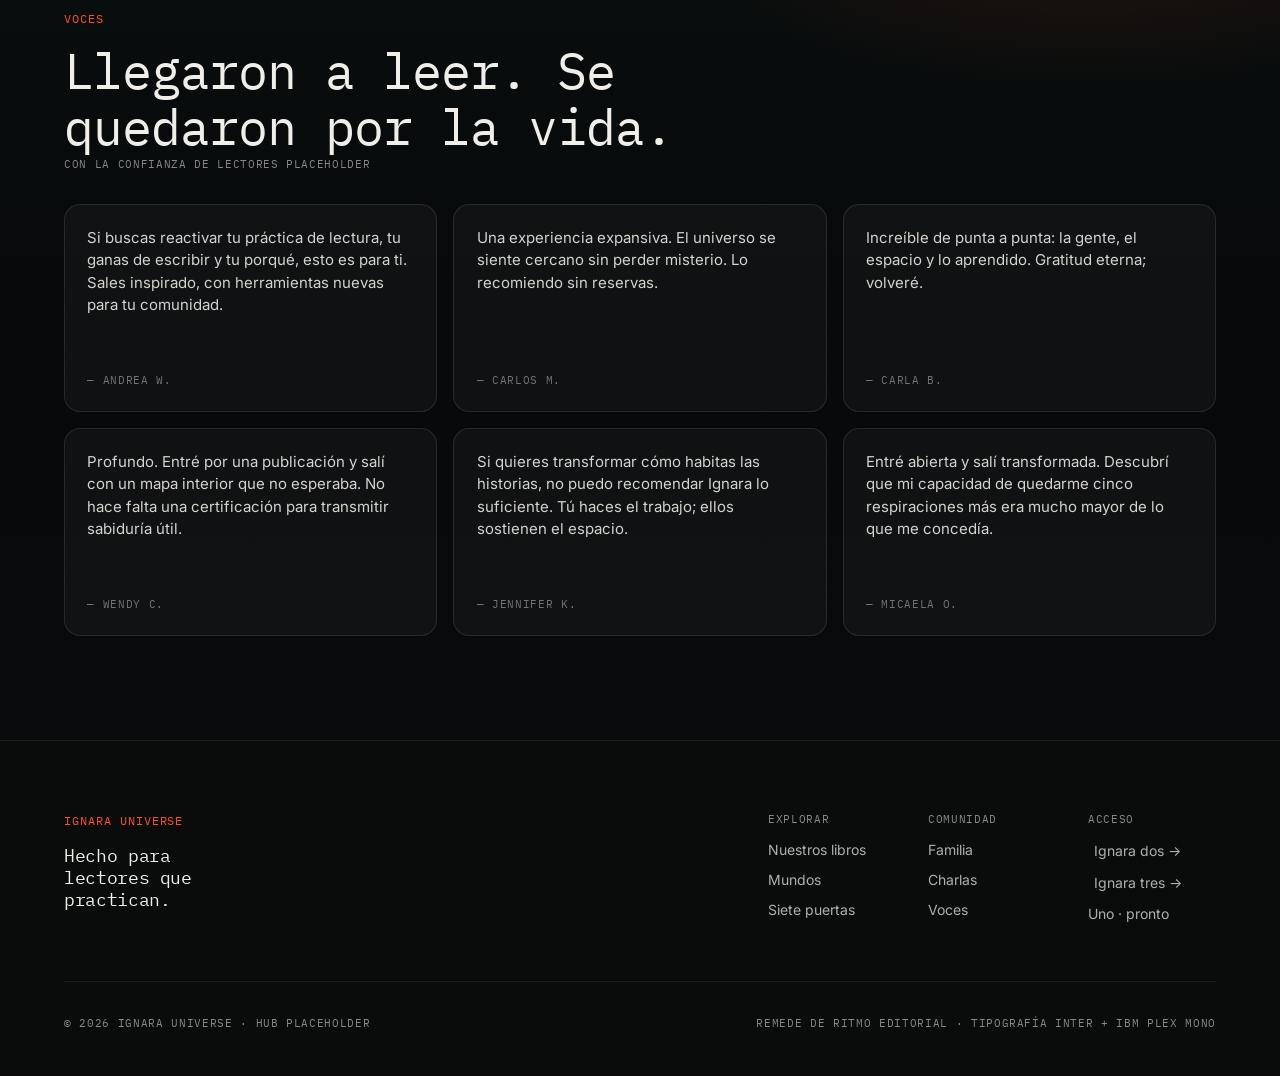
==== commit 74300c9b: "Header: no glass at scroll top (black on white), fade in glass after 4px scroll" ====
--- a/index.html
+++ b/index.html
@@ -9,8 +9,8 @@
   <link rel="preconnect" href="https://fonts.gstatic.com" crossorigin />
   <link rel="preload" as="style" href="https://fonts.googleapis.com/css2?family=Cormorant+Garamond:wght@400;500;600&family=IBM+Plex+Mono:ital,wght@0,400;0,500;0,600;0,700;1,400&family=Inter:wght@400;500;600;700&family=Playfair+Display:wght@400;500;600&display=swap" />
   <link href="https://fonts.googleapis.com/css2?family=Cormorant+Garamond:wght@400;500;600&family=IBM+Plex+Mono:ital,wght@0,400;0,500;0,600;0,700;1,400&family=Inter:wght@400;500;600;700&family=Playfair+Display:wght@400;500;600&display=swap" rel="stylesheet" />
-  <link rel="stylesheet" href="glass-lab-preset.css?v=20261013-2154" />
-  <link rel="stylesheet" href="styles.css?v=20261013-2154" />
+  <link rel="stylesheet" href="glass-lab-preset.css?v=20261013-2155" />
+  <link rel="stylesheet" href="styles.css?v=20261013-2155" />
 </head>
 <body data-view="hub">
   <a class="skip-link" href="#main">Saltar al contenido</a>
@@ -841,6 +841,6 @@
     </section>
   </main>
 
-  <script src="script.js?v=20261013-2154"></script>
+  <script src="script.js?v=20261013-2155"></script>
 </body>
 </html>
--- a/styles.css
+++ b/styles.css
@@ -14,7 +14,7 @@
   --ink-soft: #2c2622;
   --ink-muted: rgba(26, 24, 22, 0.62);
   --bg: #f0eee9;
-  --bg-hub: #f0eee9;
+  --bg-hub: #ffffff; /* white page bg (header sits on white at top) */
   --bg-panel: #0c1211;
   --bg-deep: #050708;
   --bg-loader: #0e1a19;
@@ -2662,3 +2662,19 @@
 html {
   scroll-padding-top: calc(var(--header-h) + env(safe-area-inset-top, 0px) + 0.5rem);
 }
+
+/* At scroll top: NO glass at all — solid black wordmark + menu on white.
+   visibility:hidden also kills backdrop-filter/border/noise compositing on iOS Safari. */
+.header-glass.glass {
+  visibility: hidden;
+  transition: opacity 0.4s ease, visibility 0s linear 0.4s;
+}
+.site-header[data-scrolled="true"] .header-glass.glass,
+.site-header[data-force-glass="true"] .header-glass.glass,
+body[data-menu="open"] .header-glass.glass {
+  visibility: visible;
+  transition: opacity 0.4s ease, visibility 0s linear 0s;
+}
+body[data-view="hub"] .site-header[data-scrolled="false"]:not([data-force-glass="true"]) {
+  color: #000;
+}
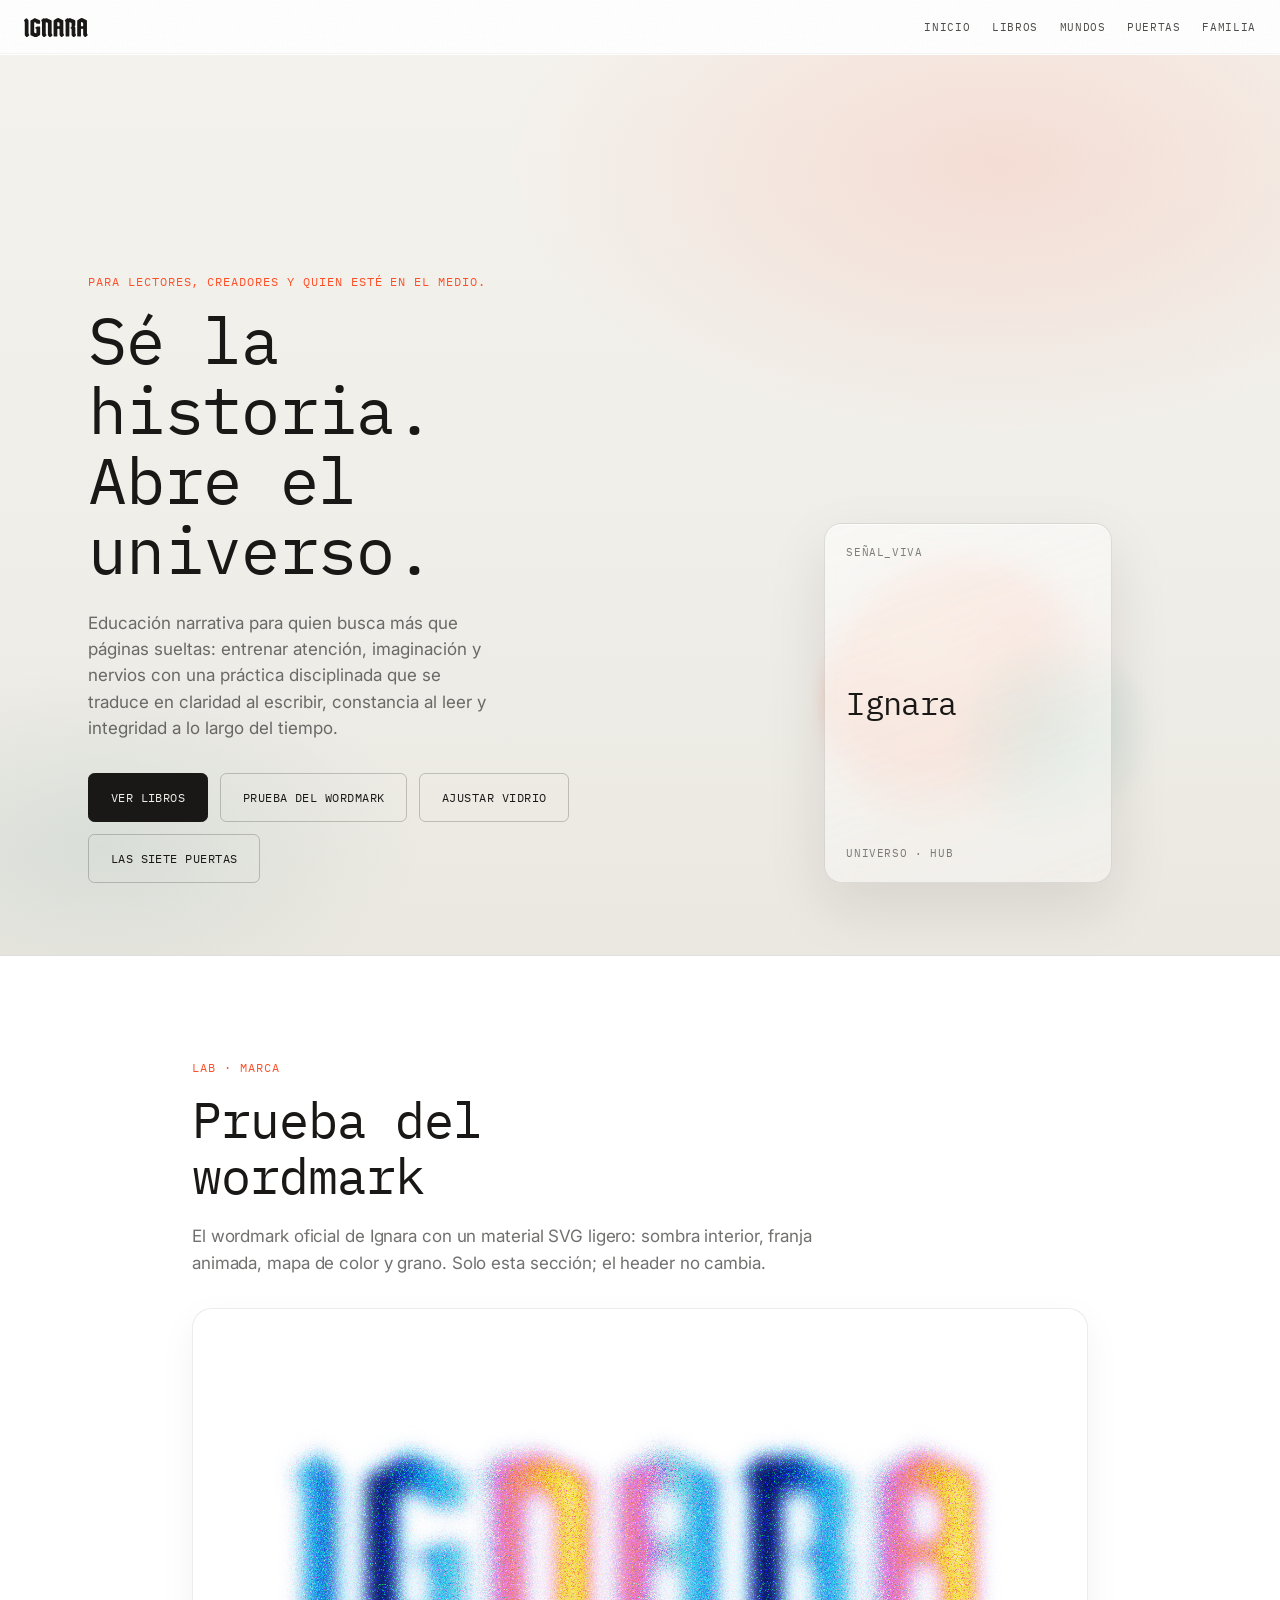
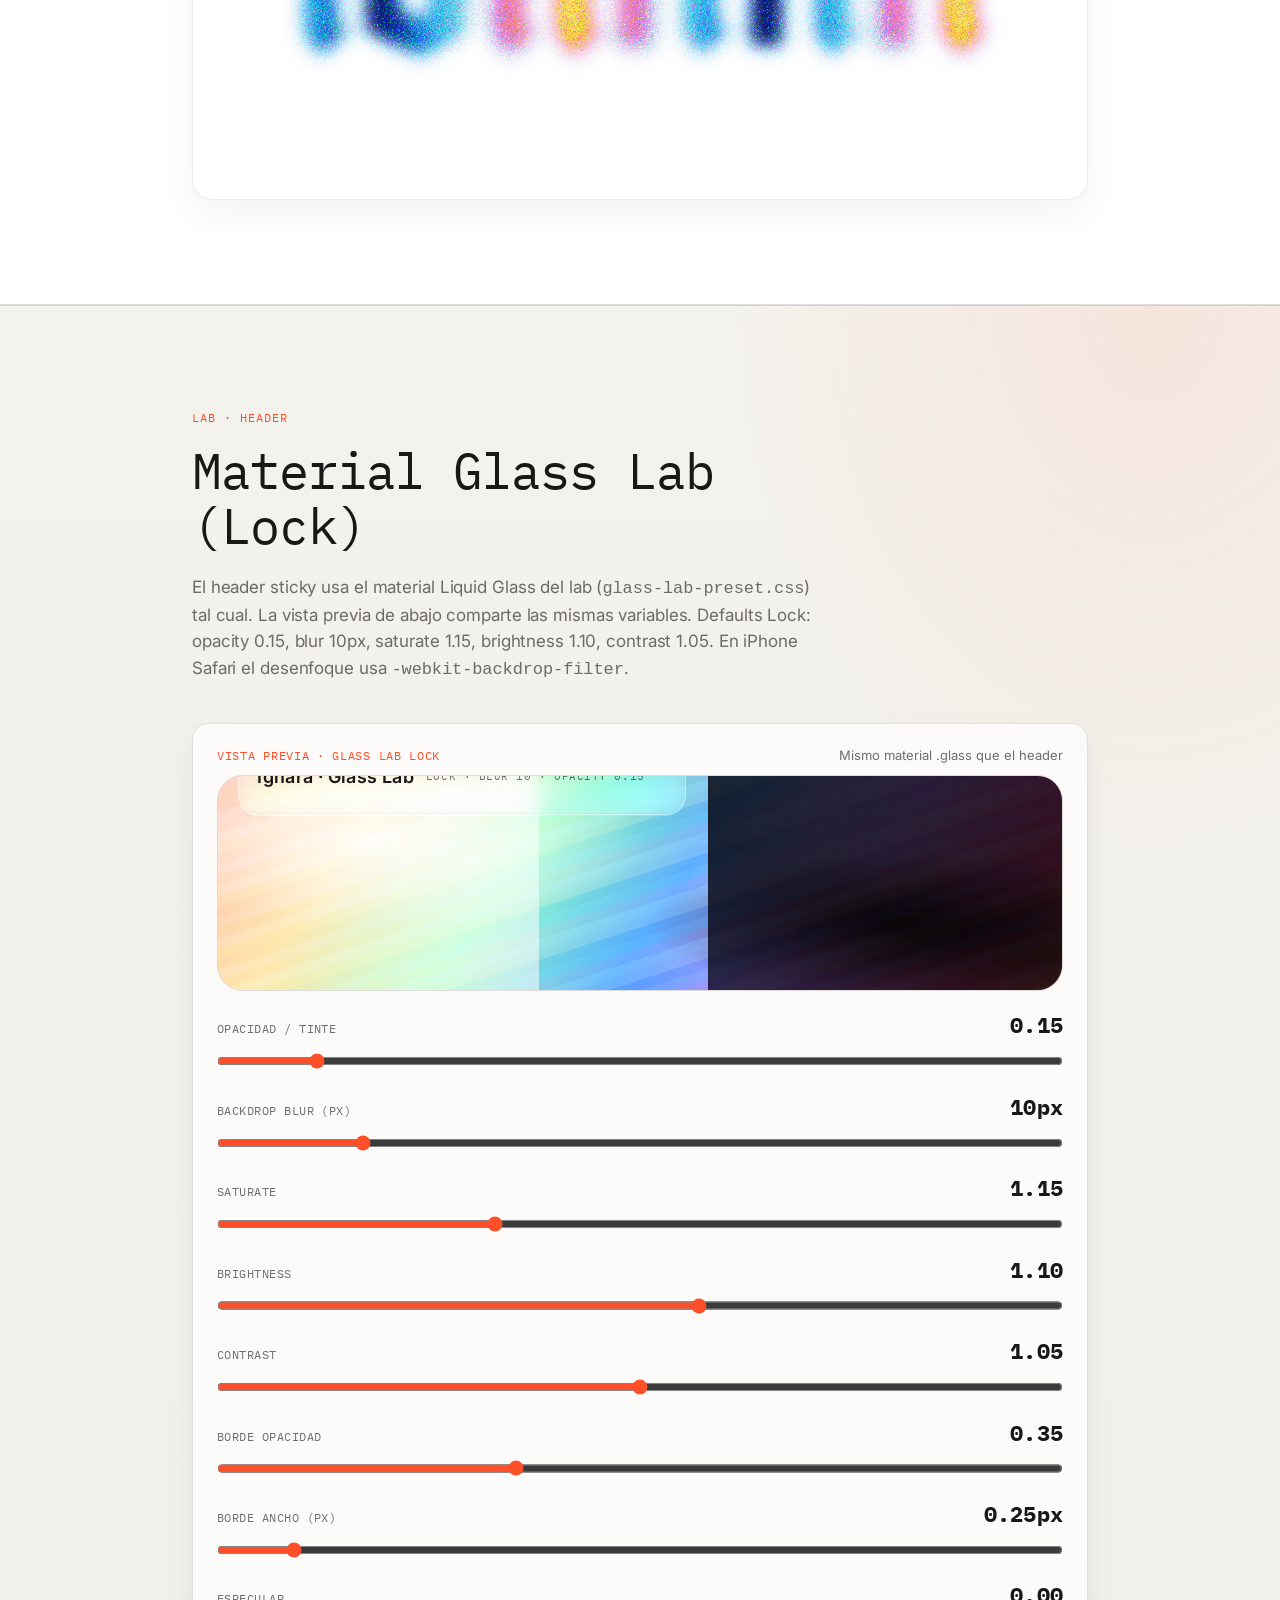
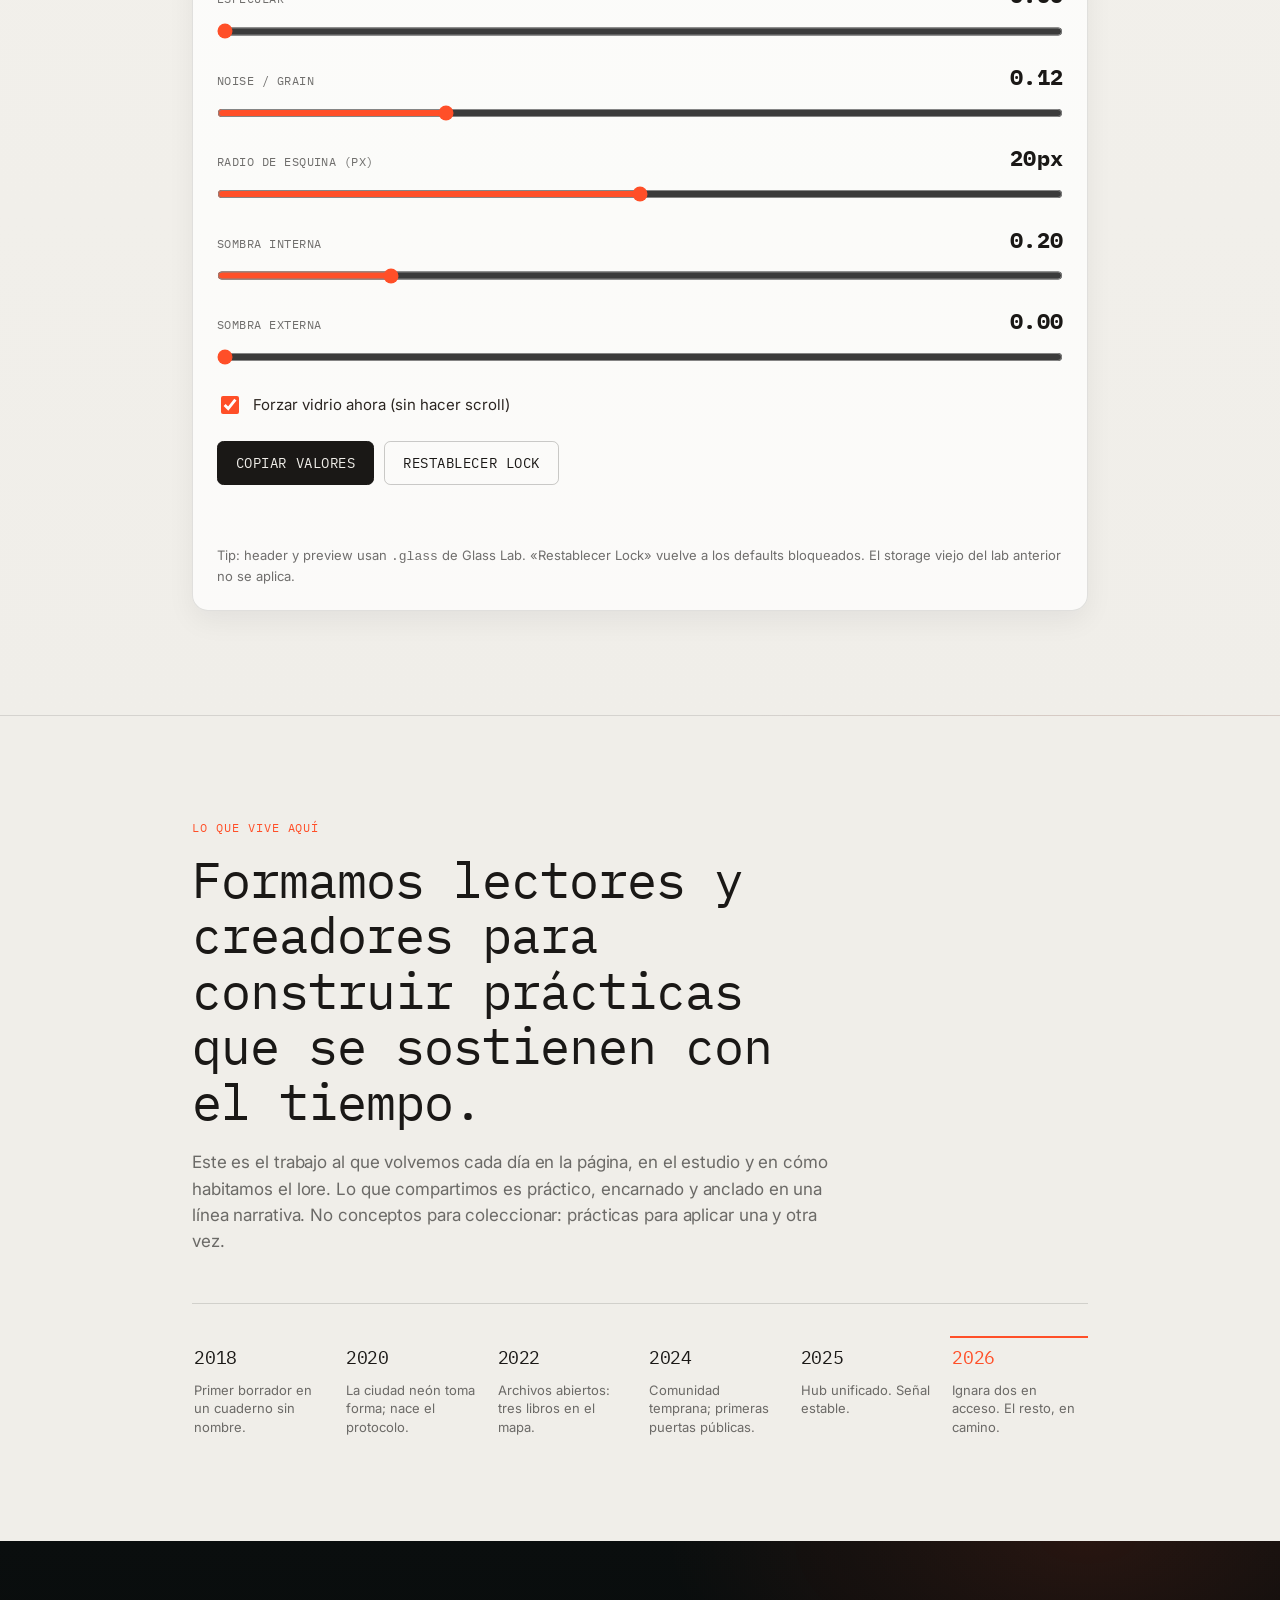
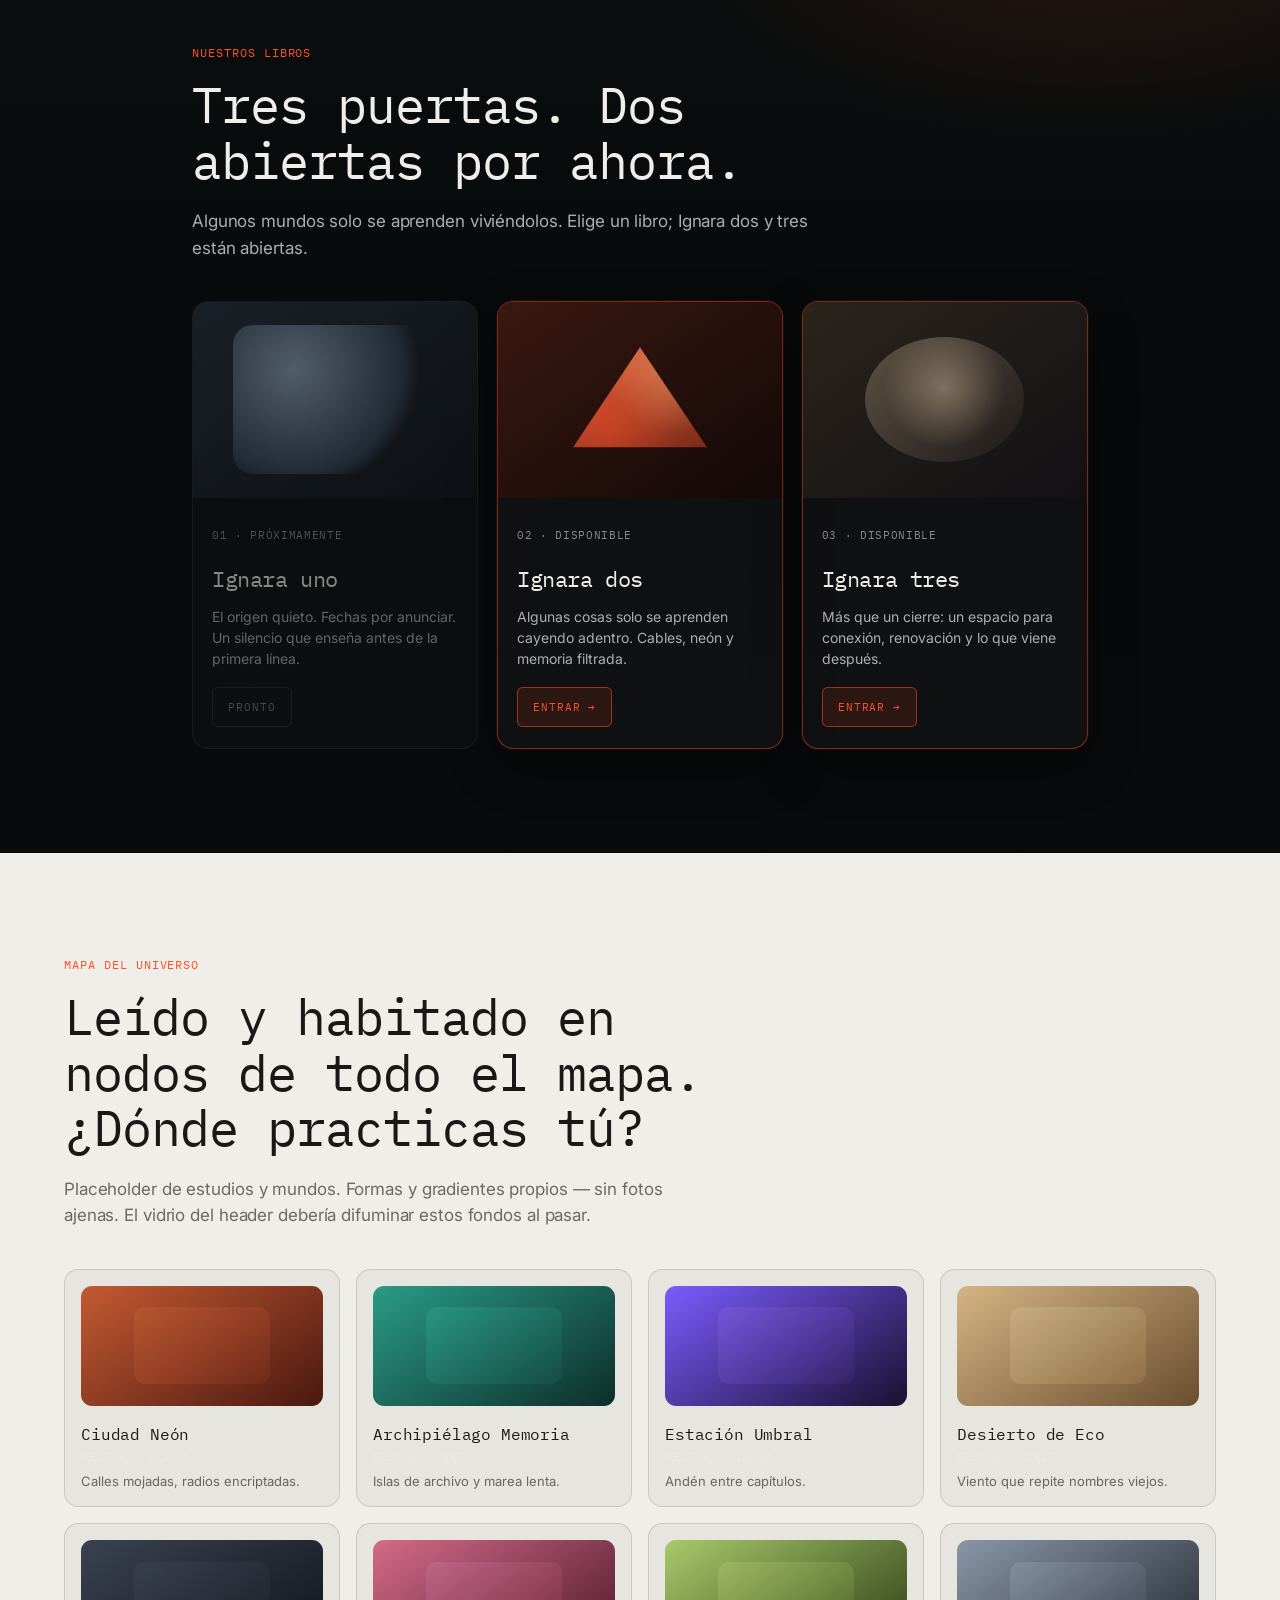
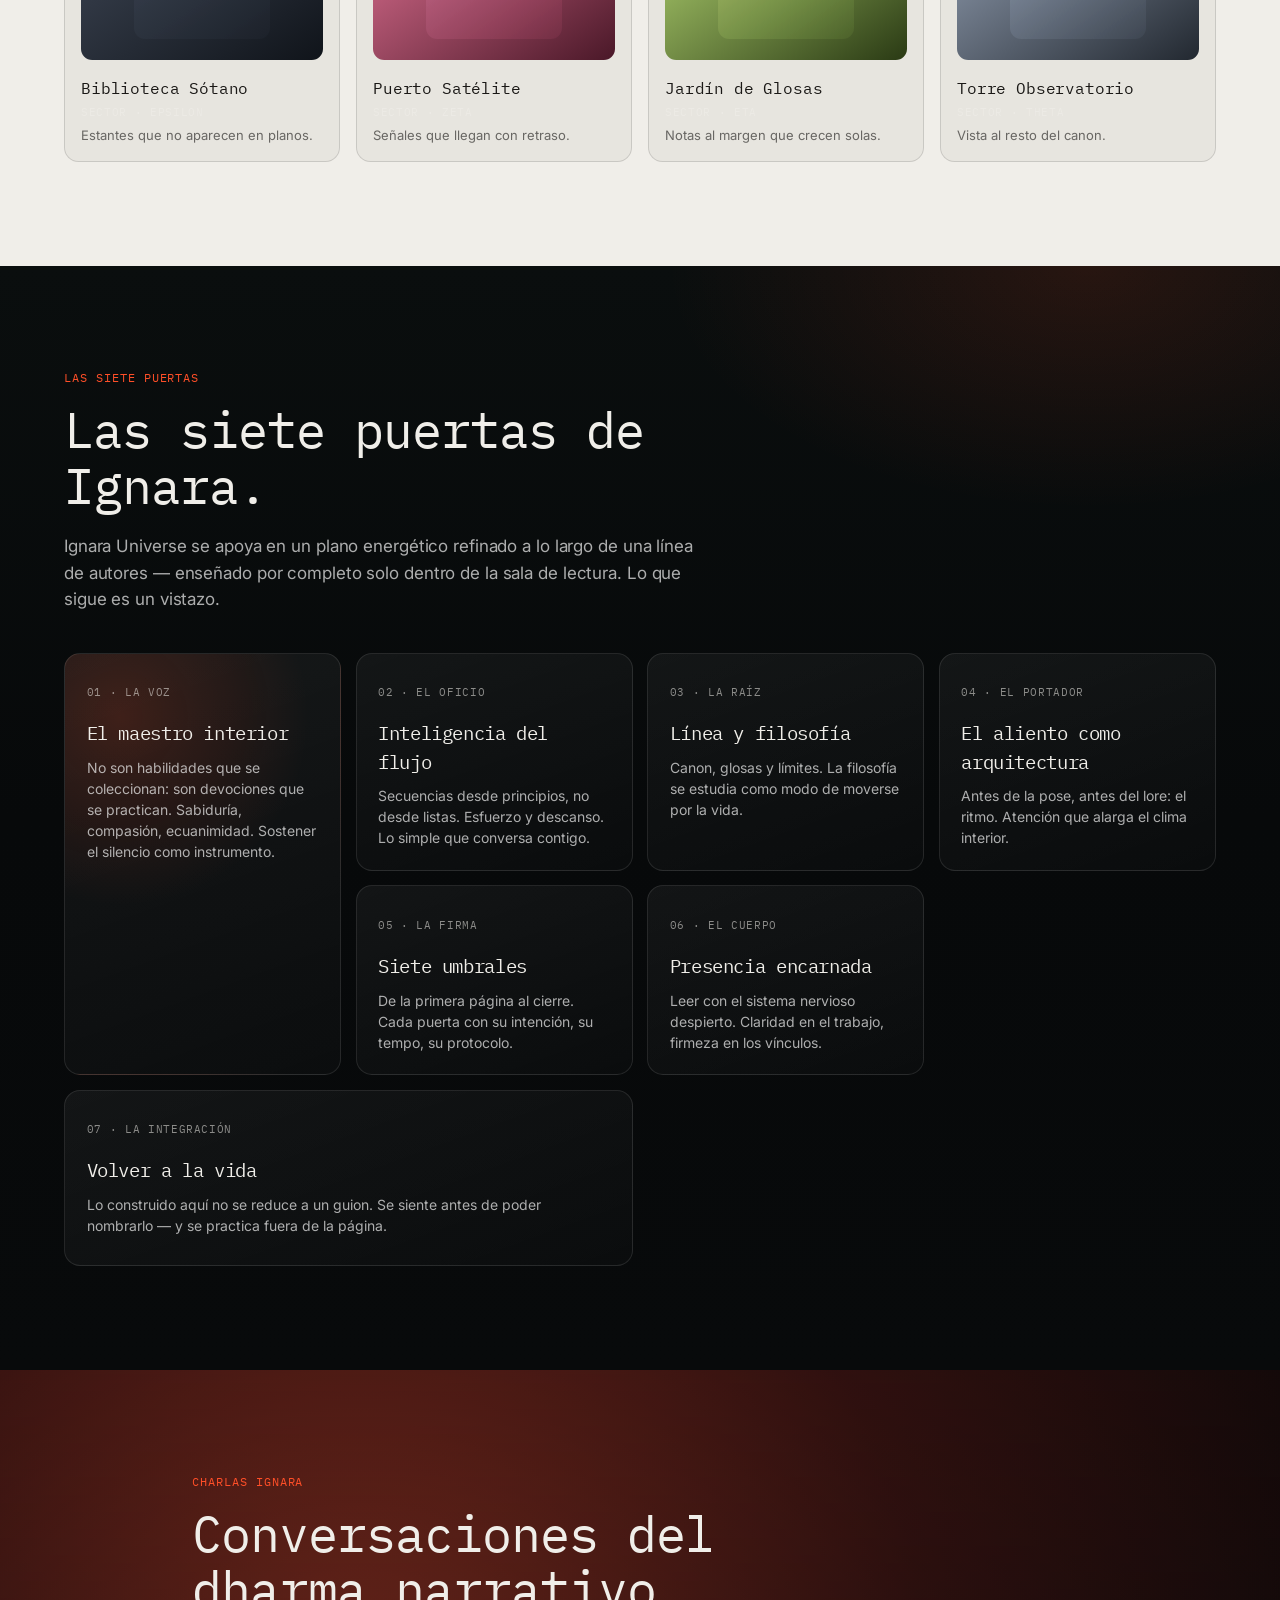
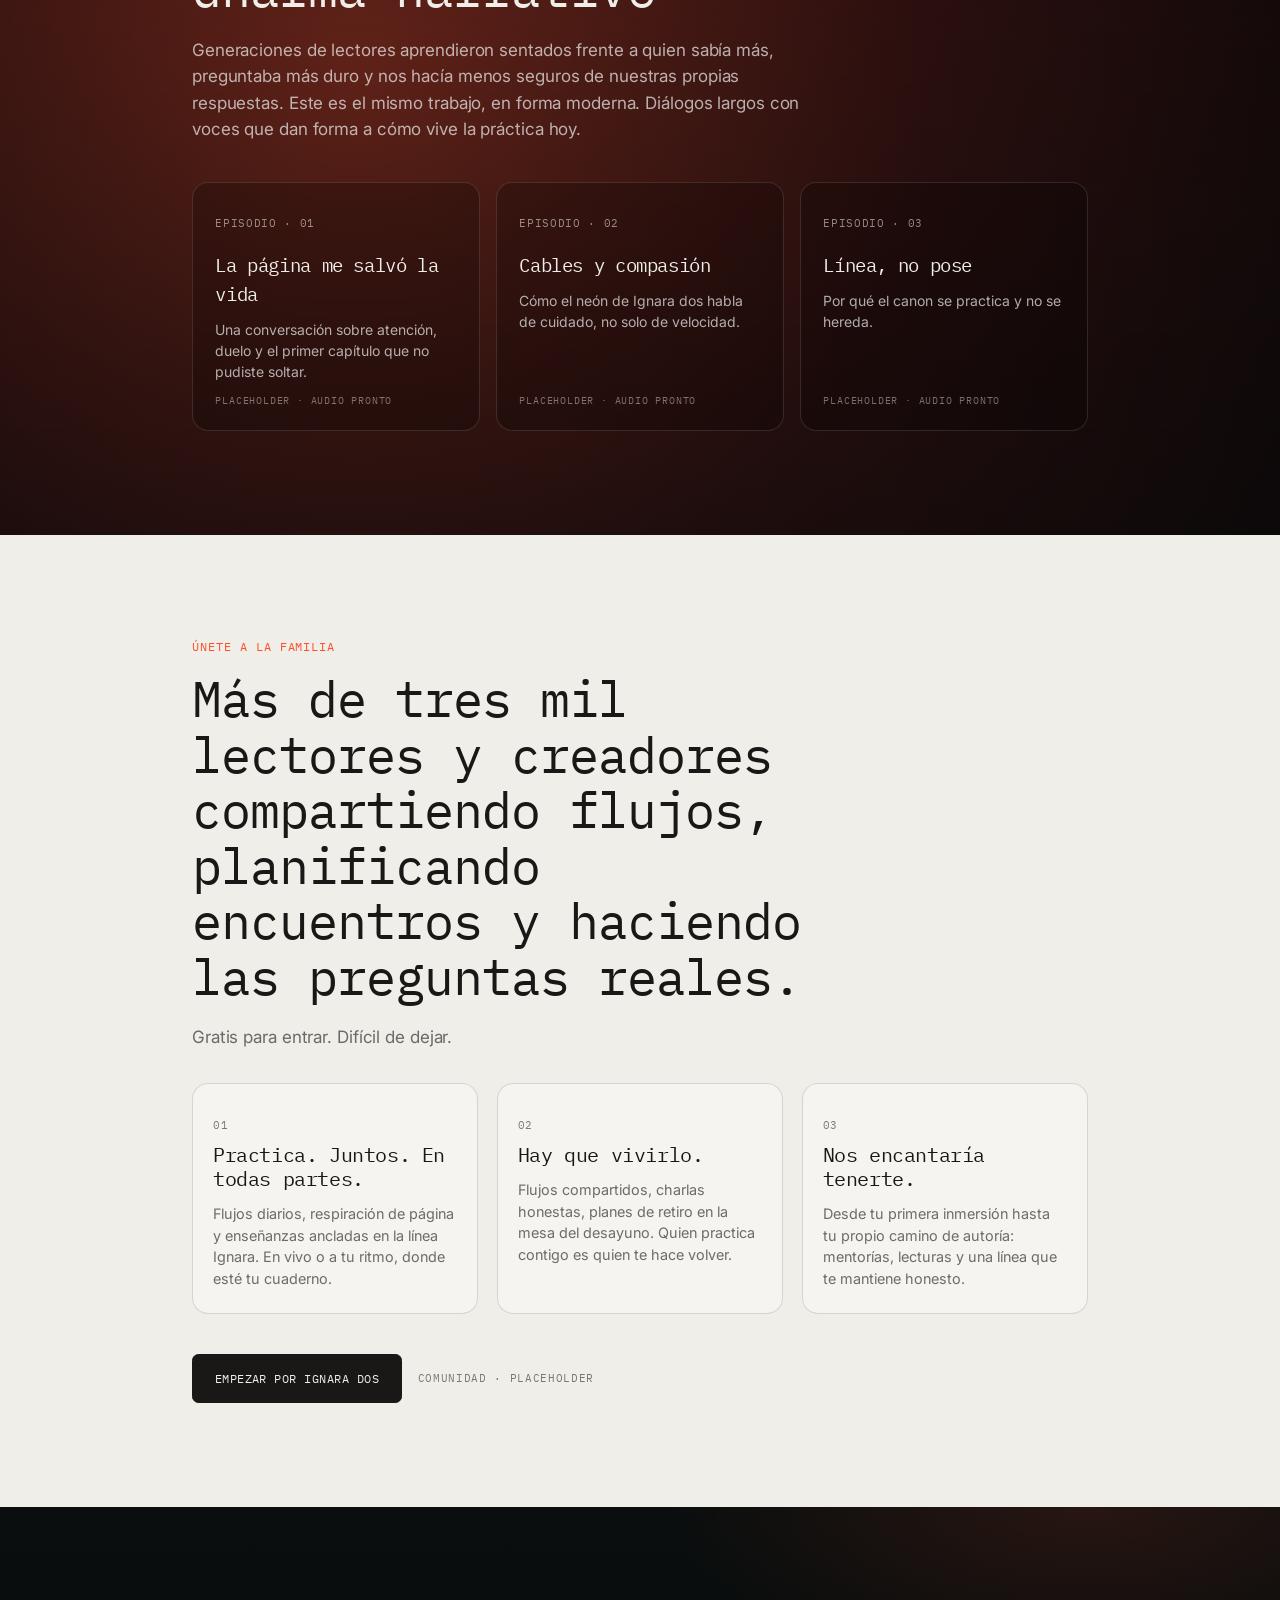
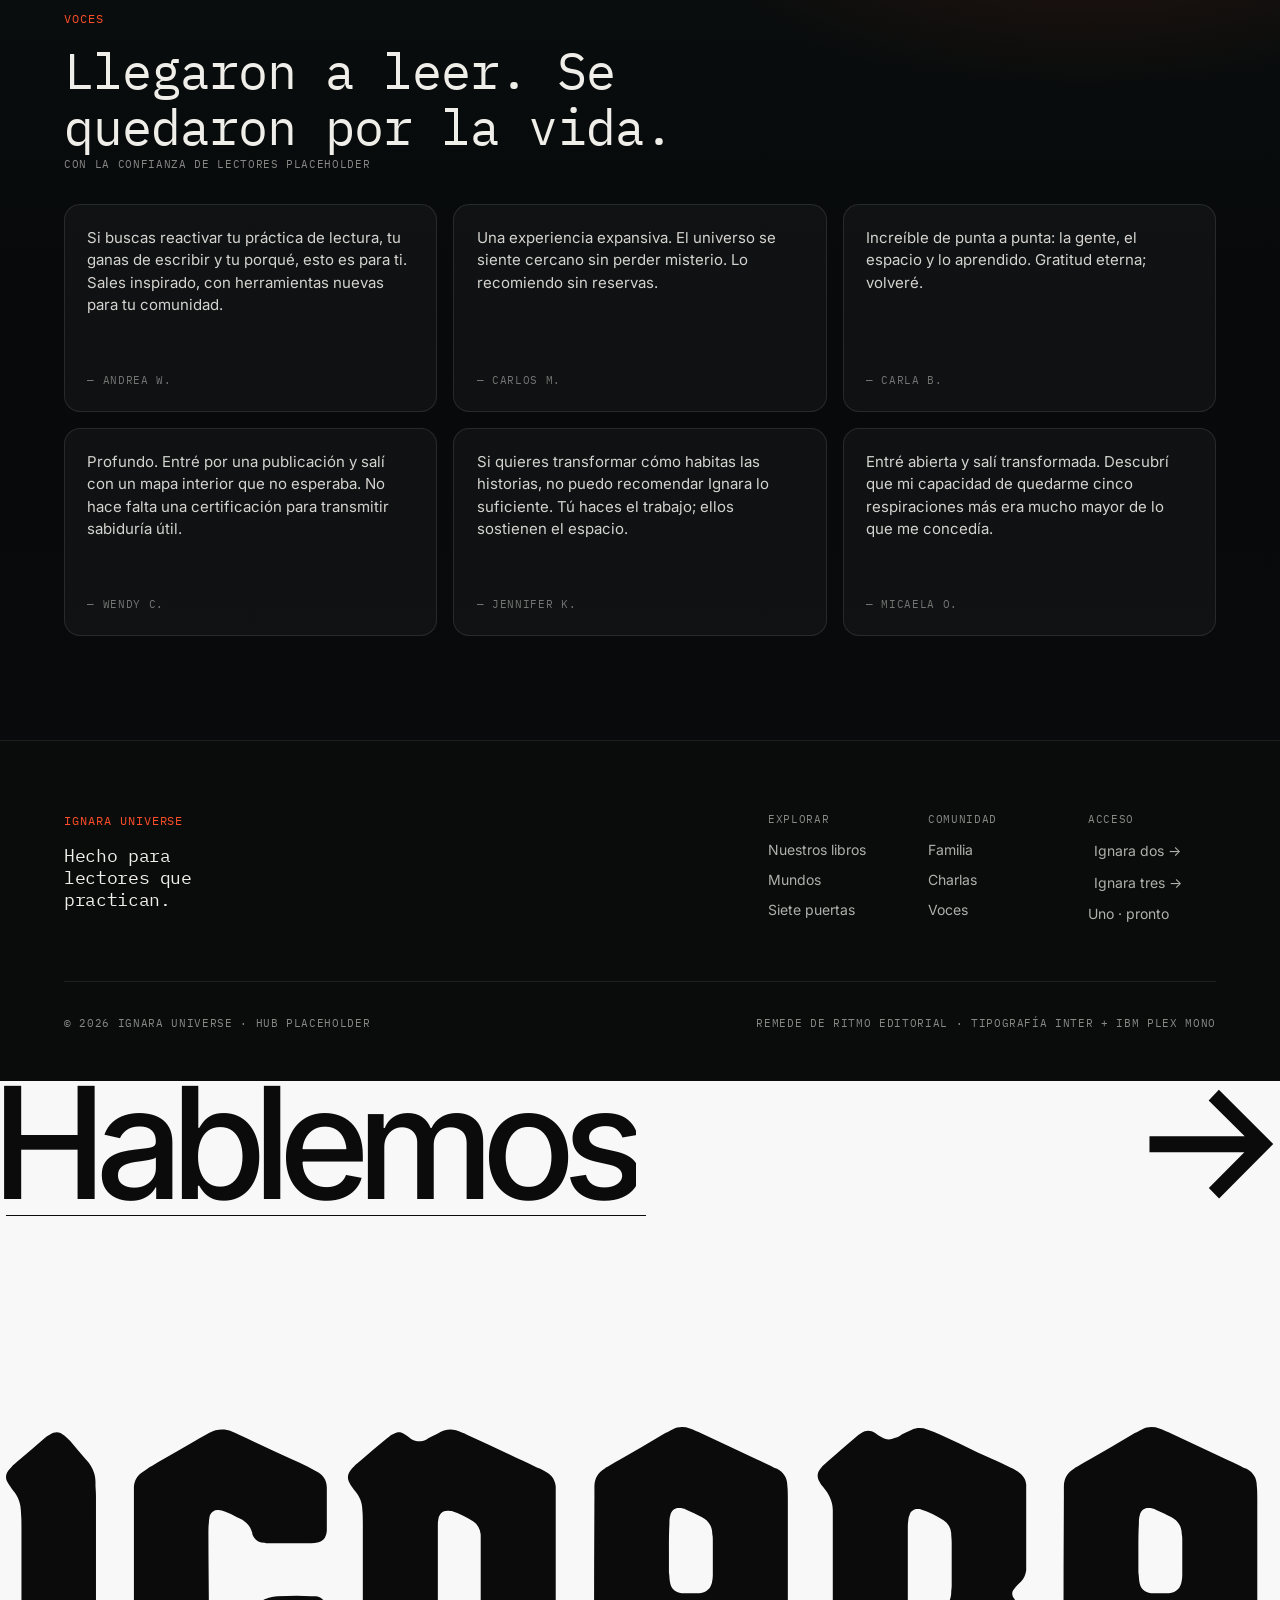
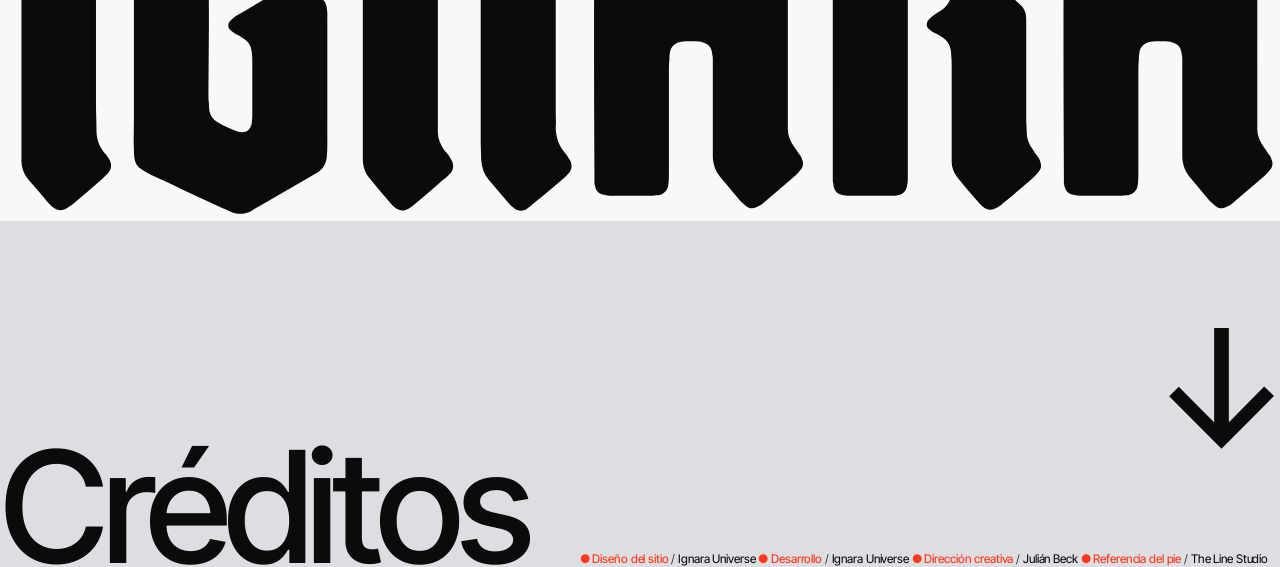
==== commit 7e0d82a6: "Hub: add footer cloned from The Line studio (Ignara wordmark)" ====
--- a/index.html
+++ b/index.html
@@ -7,10 +7,10 @@
   <meta name="description" content="Hub de Ignara Universe. Libros, puertas y comunidad. Entra a Ignara dos." />
   <link rel="preconnect" href="https://fonts.googleapis.com" />
   <link rel="preconnect" href="https://fonts.gstatic.com" crossorigin />
-  <link rel="preload" as="style" href="https://fonts.googleapis.com/css2?family=Cormorant+Garamond:wght@400;500;600&family=IBM+Plex+Mono:ital,wght@0,400;0,500;0,600;0,700;1,400&family=Inter:wght@400;500;600;700&family=Playfair+Display:wght@400;500;600&display=swap" />
-  <link href="https://fonts.googleapis.com/css2?family=Cormorant+Garamond:wght@400;500;600&family=IBM+Plex+Mono:ital,wght@0,400;0,500;0,600;0,700;1,400&family=Inter:wght@400;500;600;700&family=Playfair+Display:wght@400;500;600&display=swap" rel="stylesheet" />
-  <link rel="stylesheet" href="glass-lab-preset.css?v=20261013-2155" />
-  <link rel="stylesheet" href="styles.css?v=20261013-2155" />
+  <link rel="preload" as="style" href="https://fonts.googleapis.com/css2?family=Cormorant+Garamond:wght@400;500;600&family=IBM+Plex+Mono:ital,wght@0,400;0,500;0,600;0,700;1,400&family=Inter:wght@400;500;600;700&family=Inter+Tight:wght@300;400;500;600&family=Playfair+Display:wght@400;500;600&display=swap" />
+  <link href="https://fonts.googleapis.com/css2?family=Cormorant+Garamond:wght@400;500;600&family=IBM+Plex+Mono:ital,wght@0,400;0,500;0,600;0,700;1,400&family=Inter:wght@400;500;600;700&family=Inter+Tight:wght@300;400;500;600&family=Playfair+Display:wght@400;500;600&display=swap" rel="stylesheet" />
+  <link rel="stylesheet" href="glass-lab-preset.css?v=20261022-1407" />
+  <link rel="stylesheet" href="styles.css?v=20261022-1407" />
 </head>
 <body data-view="hub">
   <a class="skip-link" href="#main">Saltar al contenido</a>
@@ -635,6 +635,31 @@
         </div>
       </footer>
     </div>
+
+  <!-- Footer (1:1 clone of thelinestudio.com footer; Ignara wordmark + placeholder copy) -->
+  <footer class="tl-footer" id="tl-footer" data-theme-section="light">
+    <div class="footer__wrapper footer__wrapper--cta gutters"><a href="#familia" class="footer-cta h1"><svg xmlns="http://www.w3.org/2000/svg" fill="currentColor" viewBox="0 0 22 19" class="footer-cta__svg footer-cta__svg--clone" aria-hidden="true"><path d="m10.392 16.88 7.232-7.264-7.264-7.232 1.696-1.76 8.992 8.992-8.96 8.992zM.568 8.304h18.4v2.656H.568z"/></svg><span class="letter-H footer-cta__label"><span class="text-splitter">Hablemos</span></span><svg xmlns="http://www.w3.org/2000/svg" fill="currentColor" viewBox="0 0 22 19" class="footer-cta__svg footer-cta__svg--main" aria-hidden="true"><path d="m10.392 16.88 7.232-7.264-7.264-7.232 1.696-1.76 8.992 8.992-8.96 8.992zM.568 8.304h18.4v2.656H.568z"/></svg></a></div>
+    <div class="footer__wrapper"><div class="footer__svg-wrapper gutters"><svg class="footer__svg" viewBox="0 0 497 152" fill="none" xmlns="http://www.w3.org/2000/svg" role="img" aria-label="Ignara">
+<path d="M490.39 27.9576C490.39 42.1575 490.39 56.5576 490.39 70.7576C490.39 84.9576 490.39 98.9576 490.39 112.958C490.39 114.758 490.39 116.558 490.39 118.358C490.39 120.958 491.39 123.358 492.99 125.558C493.59 126.358 494.19 127.158 494.79 128.158C495.39 128.758 495.79 129.558 495.99 130.358C496.59 131.558 496.39 132.958 495.59 134.158C494.99 134.958 494.19 135.958 493.39 136.558C489.19 140.158 484.79 143.958 480.59 147.558C479.99 148.158 478.99 148.558 478.19 148.958C476.79 149.758 475.19 149.558 473.99 148.558C473.19 147.958 472.59 147.158 471.79 146.558C469.39 143.758 466.99 140.758 464.39 137.758C462.19 135.358 460.99 132.358 460.99 128.958C460.99 127.358 460.99 125.958 460.99 124.358C460.99 114.558 460.99 104.758 460.99 94.9576C460.99 93.3576 460.99 91.9576 460.99 90.3576C460.79 89.5576 460.79 88.7576 460.59 87.9576C460.19 85.9576 458.79 84.7576 456.79 84.3576C456.59 84.1576 456.39 84.1576 456.39 84.1576C453.79 83.9576 451.19 83.9576 448.59 84.1576C446.19 84.5576 444.59 85.9576 444.19 88.3576C443.99 89.3576 443.99 90.3576 443.99 91.1576C443.79 92.7576 443.79 94.1576 443.79 95.7576C443.79 108.758 443.79 121.958 443.79 134.958C443.79 136.758 443.79 138.358 443.59 139.958C443.39 142.358 441.99 143.958 439.59 144.358C438.59 144.358 437.59 144.558 436.79 144.558C431.59 144.558 426.59 144.558 421.59 144.558C420.39 144.558 419.39 144.358 418.39 144.158C416.39 143.758 415.19 142.558 414.79 140.558C414.59 139.958 414.59 139.358 414.59 138.558C414.59 137.358 414.59 136.158 414.59 134.958C414.39 99.1576 414.39 63.1576 414.59 27.3575C414.59 25.9576 414.59 24.5575 414.59 23.3575C414.59 20.1576 415.99 17.7576 418.79 16.1575C419.19 15.7576 419.79 15.5576 420.39 15.1575C427.79 10.9576 434.99 6.75755 442.39 2.35754C443.39 1.95755 444.39 1.35755 445.19 0.957551C447.39 -0.242446 449.79 -0.242448 451.99 0.557541C453.19 0.957548 454.39 1.55754 455.39 1.95755C464.99 6.35755 474.39 10.9576 483.99 15.3575C484.59 15.7576 485.39 16.1575 486.19 16.3576C488.79 17.7575 490.19 19.9575 490.19 22.9576C490.39 24.5575 490.39 26.3575 490.39 27.9576ZM443.99 37.9576C443.79 41.1575 443.79 44.3576 443.79 47.7576C443.79 50.7576 443.79 53.9576 443.79 56.9576C443.99 58.3575 443.99 59.5576 444.19 60.7575C444.59 63.3576 446.19 64.7576 448.79 65.1576C449.79 65.1576 450.79 65.1576 451.59 65.1576C452.99 65.1576 454.39 65.1576 455.79 65.1576C458.79 64.7576 460.39 63.1576 460.79 60.1576C460.99 59.3575 460.99 58.3576 460.99 57.3576C460.99 52.9575 460.99 48.7576 460.99 44.3576C460.99 43.5575 460.99 42.7576 460.79 41.9576C460.79 38.9576 459.39 36.7576 456.79 35.3575C454.59 34.3575 452.79 33.3576 450.39 32.3576C449.79 31.9575 448.79 31.7575 447.99 31.7575C446.39 31.5576 444.79 32.5576 444.39 34.3576C443.99 35.5575 443.99 36.7576 443.99 37.9576Z" fill="currentColor"/>
+<path d="M324.026 133.758C324.026 117.558 324.026 101.358 324.026 85.1576C324.026 69.3576 324.026 53.7576 324.026 38.1576C324.026 36.3576 324.026 34.5576 324.026 32.7576C324.026 29.7576 323.026 27.1576 321.226 24.7576C320.626 23.9576 320.026 23.3576 319.426 22.5576C319.026 21.9576 318.826 21.3576 318.426 20.7576C317.826 19.3576 318.026 17.7576 319.026 16.5576C319.626 15.7576 320.226 14.9576 321.026 14.3576C325.226 10.7576 329.626 6.95758 334.026 3.15758C334.426 2.95758 334.826 2.55759 335.226 2.35758C337.026 1.15758 338.826 1.15758 340.626 2.35758C341.426 2.95758 342.226 3.55759 343.026 3.95758C344.626 4.95758 346.426 5.15757 348.226 4.35758C349.226 4.15757 350.226 3.55759 351.026 2.95758C352.226 2.35758 353.426 1.75758 354.826 1.15758C356.826 0.15758 359.026 0.157581 361.026 0.957583C362.826 1.55757 364.626 2.35758 366.426 3.15758C371.226 5.35759 376.026 7.55758 380.826 9.95759C385.026 11.7576 389.226 13.7576 393.426 15.7576C394.626 16.3576 395.626 16.7576 396.626 17.5576C398.426 18.7576 399.626 20.3576 399.826 22.5576C399.826 23.5576 399.826 24.5576 399.826 25.3576C399.826 34.7576 399.826 43.9576 399.826 53.1576C399.826 54.1576 399.826 55.1576 399.826 56.1576C399.626 57.7576 399.026 59.3576 397.826 60.5576C396.826 61.5576 395.826 62.3576 395.026 63.5576C394.026 64.5576 394.226 66.1576 395.026 67.1576C395.226 67.5576 395.626 67.9576 395.826 68.1576C396.426 68.5576 396.826 69.1576 397.426 69.5576C399.026 70.9576 399.826 72.7576 399.826 74.9576C399.826 76.5576 399.826 78.1576 399.826 79.7576C399.826 91.3576 399.826 102.958 399.826 114.558C399.826 116.158 400.026 117.958 400.026 119.558C400.026 122.158 400.826 124.358 402.426 126.358C402.826 127.158 403.426 127.958 404.026 128.758C404.426 129.358 405.026 129.958 405.226 130.758C405.826 132.358 405.826 133.758 404.826 134.958C404.026 135.958 403.226 136.958 402.226 137.758C398.426 140.958 394.626 144.358 390.626 147.558C389.826 148.358 388.826 148.958 387.626 149.558C386.026 150.358 384.426 150.158 383.026 148.958C382.426 148.358 381.626 147.758 381.026 146.958C378.626 144.358 376.226 141.358 373.826 138.558C373.426 138.158 373.026 137.558 372.626 136.958C371.426 135.358 370.626 133.358 370.626 131.358C370.626 129.558 370.626 127.958 370.626 126.358C370.626 115.558 370.626 104.758 370.626 93.9576C370.626 92.5576 370.626 90.9576 370.426 89.5576C370.426 88.7576 370.426 87.9576 370.226 87.1576C369.826 85.1576 368.826 83.5576 367.226 82.5576C366.026 81.7576 364.826 81.1576 363.626 80.5576C362.826 80.1576 362.226 79.5576 361.626 79.1576C360.626 78.1576 360.626 76.7576 361.426 75.7576C362.026 74.7576 363.026 74.1576 363.826 73.5576C365.026 72.7576 366.226 72.1576 367.226 71.3576C369.226 69.7576 370.226 67.7576 370.426 65.3576C370.426 64.1576 370.626 63.1576 370.626 62.1576C370.626 56.5576 370.626 50.9576 370.626 45.3576C370.626 44.1576 370.426 42.7576 370.426 41.5576C370.226 39.3576 369.226 37.7576 367.426 36.5576C364.626 34.7576 361.626 33.3576 358.626 32.3576C358.226 32.1576 358.026 32.1576 357.826 32.1576C356.226 31.9576 354.626 32.7576 354.226 34.1576C353.826 34.9576 353.626 35.7576 353.626 36.5576C353.426 37.7576 353.426 38.7576 353.426 39.9576C353.426 51.5576 353.426 63.3576 353.426 75.1576C353.426 79.7576 353.426 84.3576 353.426 88.9576C353.426 103.958 353.426 118.958 353.426 133.958C353.426 135.558 353.426 136.958 353.426 138.558C353.426 139.358 353.226 140.158 353.026 140.958C352.626 142.758 351.426 143.958 349.426 144.358C348.826 144.558 348.226 144.558 347.426 144.558C341.826 144.558 336.026 144.558 330.226 144.558C329.426 144.558 328.426 144.358 327.426 144.158C325.826 143.758 324.826 142.758 324.426 141.158C324.226 140.358 324.226 139.558 324.026 138.758C324.026 137.158 324.026 135.358 324.026 133.758Z" fill="currentColor"/>
+<path d="M306.406 27.9576C306.406 42.1575 306.406 56.5576 306.406 70.7576C306.406 84.9576 306.406 98.9576 306.406 112.958C306.406 114.758 306.406 116.558 306.406 118.358C306.406 120.958 307.406 123.358 309.006 125.558C309.606 126.358 310.206 127.158 310.806 128.158C311.406 128.758 311.806 129.558 312.006 130.358C312.606 131.558 312.406 132.958 311.606 134.158C311.006 134.958 310.206 135.958 309.406 136.558C305.206 140.158 300.806 143.958 296.606 147.558C296.006 148.158 295.006 148.558 294.206 148.958C292.806 149.758 291.206 149.558 290.006 148.558C289.206 147.958 288.606 147.158 287.806 146.558C285.406 143.758 283.006 140.758 280.406 137.758C278.206 135.358 277.006 132.358 277.006 128.958C277.006 127.358 277.006 125.958 277.006 124.358C277.006 114.558 277.006 104.758 277.006 94.9576C277.006 93.3576 277.006 91.9576 277.006 90.3576C276.806 89.5576 276.806 88.7576 276.606 87.9576C276.206 85.9576 274.806 84.7576 272.806 84.3576C272.606 84.1576 272.406 84.1576 272.406 84.1576C269.806 83.9576 267.206 83.9576 264.606 84.1576C262.206 84.5576 260.606 85.9576 260.206 88.3576C260.006 89.3576 260.006 90.3576 260.006 91.1576C259.806 92.7576 259.806 94.1576 259.806 95.7576C259.806 108.758 259.806 121.958 259.806 134.958C259.806 136.758 259.806 138.358 259.606 139.958C259.406 142.358 258.006 143.958 255.606 144.358C254.606 144.358 253.606 144.558 252.806 144.558C247.606 144.558 242.606 144.558 237.606 144.558C236.406 144.558 235.406 144.358 234.406 144.158C232.406 143.758 231.206 142.558 230.806 140.558C230.606 139.958 230.606 139.358 230.606 138.558C230.606 137.358 230.606 136.158 230.606 134.958C230.406 99.1576 230.406 63.1576 230.606 27.3575C230.606 25.9576 230.606 24.5575 230.606 23.3575C230.606 20.1576 232.006 17.7576 234.806 16.1575C235.206 15.7576 235.806 15.5576 236.406 15.1575C243.806 10.9576 251.006 6.75755 258.406 2.35754C259.406 1.95755 260.406 1.35755 261.206 0.957551C263.406 -0.242446 265.806 -0.242448 268.006 0.557541C269.206 0.957548 270.406 1.55754 271.406 1.95755C281.006 6.35755 290.406 10.9576 300.006 15.3575C300.606 15.7576 301.406 16.1575 302.206 16.3576C304.806 17.7575 306.206 19.9575 306.206 22.9576C306.406 24.5575 306.406 26.3575 306.406 27.9576ZM260.006 37.9576C259.806 41.1575 259.806 44.3576 259.806 47.7576C259.806 50.7576 259.806 53.9576 259.806 56.9576C260.006 58.3575 260.006 59.5576 260.206 60.7575C260.606 63.3576 262.206 64.7576 264.806 65.1576C265.806 65.1576 266.806 65.1576 267.606 65.1576C269.006 65.1576 270.406 65.1576 271.806 65.1576C274.806 64.7576 276.406 63.1576 276.806 60.1576C277.006 59.3575 277.006 58.3576 277.006 57.3576C277.006 52.9575 277.006 48.7576 277.006 44.3576C277.006 43.5575 277.006 42.7576 276.806 41.9576C276.806 38.9576 275.406 36.7576 272.806 35.3575C270.606 34.3575 268.806 33.3576 266.406 32.3576C265.806 31.9575 264.806 31.7575 264.006 31.7575C262.406 31.5576 260.806 32.5576 260.406 34.3576C260.006 35.5575 260.006 36.7576 260.006 37.9576Z" fill="currentColor"/>
+<path d="M139.842 125.758C139.842 111.158 139.842 96.5576 139.842 81.9576C139.842 67.3576 139.842 52.7576 139.842 38.1576C139.842 36.1576 139.842 34.3576 139.642 32.3576C139.642 29.7576 138.642 27.3576 137.042 25.3576C136.042 24.1576 135.242 23.1576 134.642 21.9576C133.642 20.1576 133.842 18.5576 135.042 16.9576C135.842 15.9576 136.842 14.9576 137.842 14.1576C141.642 10.7576 145.642 7.55759 149.442 4.3576C150.242 3.75759 150.842 3.15759 151.842 2.7576C153.242 1.9576 154.642 1.7576 156.042 2.7576C157.042 3.35759 157.842 3.9576 158.642 4.5576C160.642 5.7576 162.442 5.9576 164.642 4.9576C165.242 4.5576 166.042 4.15759 166.842 3.7576C167.642 3.35759 168.442 2.9576 169.242 2.5576C172.242 0.557593 175.442 0.557591 178.642 2.15759C179.442 2.35759 180.042 2.7576 180.842 3.15759C190.042 7.3576 199.242 11.5576 208.242 15.9576C209.442 16.3576 210.842 16.9576 211.842 17.7576C214.042 18.9576 215.242 20.9576 215.442 23.3576C215.442 25.3576 215.442 27.3576 215.442 29.1576C215.442 56.7576 215.442 84.5576 215.442 112.158C215.442 113.958 215.642 115.758 215.442 117.558C215.442 121.558 216.642 124.958 219.242 127.958C219.842 128.558 220.242 129.358 220.642 129.958C222.042 132.158 222.042 134.158 220.242 135.958C219.642 136.758 218.842 137.358 218.242 137.958C214.242 141.358 210.242 144.758 206.242 147.958C205.642 148.558 204.842 149.158 204.042 149.758C202.442 150.758 200.442 150.558 199.042 149.358C198.042 148.558 197.242 147.758 196.442 146.758C194.042 143.958 191.642 141.158 189.242 138.358C187.442 136.158 186.442 133.558 186.242 130.558C186.242 128.358 186.042 126.158 186.042 123.958C186.042 99.3576 186.042 74.5576 186.042 49.9576C186.042 48.3576 186.042 46.5576 186.042 44.9576C186.042 43.9576 186.042 43.1576 186.042 42.1576C185.842 39.9576 184.842 38.1576 183.042 36.9576C180.442 35.3576 177.642 33.9576 174.642 32.9576C174.442 32.9576 174.242 32.9576 174.242 32.9576C171.642 32.3576 169.842 33.5576 169.442 36.1576C169.242 36.9576 169.242 37.7576 169.242 38.5576C169.242 39.9576 169.242 41.5576 169.242 42.9576C169.242 66.5576 169.242 90.1576 169.242 113.758C169.242 115.758 169.242 117.558 169.242 119.558C169.242 122.158 170.242 124.558 171.842 126.758C172.442 127.358 173.042 128.158 173.642 128.958C174.042 129.558 174.442 130.358 174.842 130.958C175.442 132.558 175.442 133.958 174.442 135.358C173.442 136.358 172.642 137.358 171.442 138.158C167.642 141.558 163.842 144.758 160.042 147.958C159.042 148.758 158.042 149.558 156.842 149.958C155.442 150.558 154.042 150.358 152.642 149.358C152.042 148.758 151.242 148.158 150.642 147.358C148.042 144.358 145.442 141.358 143.042 138.358C140.842 135.958 139.842 133.358 139.842 130.158C139.842 128.758 139.842 127.158 139.842 125.758Z" fill="currentColor"/>
+<path d="M50.1277 114.958C50.1277 102.158 50.1277 89.1576 50.1277 76.1576C50.1277 60.1576 50.1277 44.3576 50.1277 28.3576C50.1277 26.7576 50.1277 25.1576 50.1277 23.3576C50.3277 21.1576 51.3277 19.1576 53.1277 17.9576C54.5277 16.9576 55.7277 15.9576 57.3277 15.1576C62.9277 11.7576 68.7277 8.55764 74.5277 5.15763C76.3277 4.15763 77.9277 3.35763 79.5277 2.35763C82.5277 0.757639 85.5277 0.557631 88.5277 1.75764C89.5277 2.15763 90.3277 2.55764 91.1277 2.95764C100.128 7.15764 109.328 11.3576 118.328 15.5576C119.328 16.1576 120.528 16.7576 121.528 17.3576C124.128 18.5576 125.728 20.7576 125.728 23.7576C125.728 29.3576 125.728 34.9576 125.728 40.5576C125.728 41.1576 125.528 41.9576 125.328 42.5576C124.928 43.9576 123.928 44.7576 122.528 45.1576C121.528 45.3576 120.528 45.5576 119.528 45.5576C113.928 45.5576 108.128 45.5576 102.528 45.5576C102.128 45.5576 101.728 45.5576 101.328 45.3576C98.9277 45.3576 97.3277 44.1576 96.5277 41.9576C96.5277 41.9576 96.5277 41.7576 96.5277 41.5576C95.7277 38.3576 93.5277 36.5576 90.5277 35.3576C88.9277 34.5576 87.3277 33.7576 85.7277 33.1576C84.9277 32.7576 84.1277 32.5576 83.3277 32.5576C81.9277 32.3576 80.5277 33.1576 79.9277 34.5576C79.7277 35.3576 79.5277 36.3576 79.5277 37.3576C79.3277 38.7576 79.3277 40.3576 79.3277 41.7576C79.3277 53.5576 79.5277 65.1576 79.5277 76.9576C79.5277 85.9576 79.3277 94.9576 79.3277 103.958C79.3277 105.558 79.3277 106.958 79.5277 108.358C79.5277 109.358 79.5277 110.358 79.7277 111.358C80.1277 112.958 80.9277 114.358 82.3277 115.358C85.1277 117.158 88.1277 118.558 91.3277 119.558C91.7277 119.558 92.3277 119.758 92.9277 119.558C94.1277 119.558 95.1277 118.958 95.7277 117.758C96.1277 117.158 96.3277 116.558 96.3277 115.758C96.5277 114.558 96.5277 113.358 96.5277 112.158C96.5277 105.358 96.5277 98.7576 96.5277 92.1576C96.5277 90.9576 96.5277 89.5576 96.3277 88.3576C96.1277 85.7576 94.9277 83.7576 92.5277 82.5576C91.7277 81.9576 90.9277 81.5576 89.9277 81.1576C89.5277 80.7576 88.9277 80.3576 88.3277 79.9576C86.7277 78.7576 86.7277 76.9576 88.1277 75.7576C88.7277 75.1576 89.3277 74.7576 89.9277 74.1576C93.3277 72.1576 96.5277 70.3576 99.7277 68.3576C101.928 67.1576 104.128 66.5576 106.328 66.3576C110.728 66.1576 115.128 65.9576 119.528 66.3576C120.128 66.3576 120.928 66.3576 121.528 66.3576C123.928 66.7576 125.328 68.3576 125.728 70.7576C125.728 71.3576 125.928 72.1576 125.928 72.7576C125.928 73.9576 125.928 74.9576 125.928 76.1576C125.928 92.1576 125.928 108.158 125.928 124.358C125.928 125.958 125.928 127.558 125.728 129.158C125.528 131.758 124.528 133.558 122.528 135.158C121.528 135.758 120.528 136.358 119.728 136.758C112.728 140.758 105.728 144.958 98.7277 148.958C97.9277 149.358 97.1277 149.758 96.3277 150.358C93.5277 151.958 90.5277 151.958 87.7277 150.558C86.7277 150.158 85.7277 149.758 84.7277 149.358C75.3277 144.958 66.1277 140.558 56.9277 136.358C55.7277 135.758 54.5277 135.158 53.3277 134.358C51.5277 133.358 50.5277 131.758 50.3277 129.758C50.1277 128.558 50.1277 127.358 50.1277 126.158C49.9277 122.358 50.1277 118.758 50.1277 114.958Z" fill="currentColor"/>
+<path d="M35.2575 26.9576C35.2575 41.3576 35.2575 55.7576 35.2575 70.3576C35.2575 82.9576 35.2575 95.5576 35.2575 108.358C35.2575 111.758 35.4575 115.358 35.4575 118.958C35.4575 122.158 36.4575 125.158 38.4575 127.558C39.2575 128.358 39.8575 129.158 40.2575 129.958C41.6575 132.158 41.4575 133.958 39.8575 135.758C39.0575 136.558 38.2575 137.358 37.4575 138.158C33.8575 141.358 30.0575 144.558 26.2575 147.758C25.4575 148.358 24.6575 148.958 23.6574 149.558C21.6575 150.558 19.8575 150.358 18.2575 148.958C17.6575 148.358 16.8575 147.558 16.2575 146.958C14.0575 144.158 11.6575 141.558 9.25745 138.758C7.05745 136.358 5.85745 133.358 6.05745 129.758C6.05745 128.158 6.05745 126.358 6.05745 124.558C6.05745 96.1576 6.05745 67.7576 6.05745 39.3576C6.05745 37.3576 6.05745 35.3576 5.85745 33.3576C5.85745 30.1576 4.85745 27.3576 2.85745 24.9576C2.05745 23.9576 1.25745 22.7576 0.657451 21.7576C-0.342549 20.1576 -0.142549 18.5576 0.857451 17.1576C1.65745 16.1576 2.45745 15.1576 3.45745 14.3576C7.25745 11.1576 11.0575 7.75759 14.8575 4.5576C15.6575 3.95759 16.4574 3.35758 17.2575 2.95759C19.2575 1.55758 21.0574 1.75759 22.8575 3.35758C23.6574 4.15759 24.4575 4.75759 25.2575 5.55759C27.4575 8.15759 29.6575 10.7576 31.8575 13.3576C34.0575 15.9576 35.2575 18.9576 35.0575 22.3576C35.0575 23.9576 35.2575 25.3576 35.2575 26.9576Z" fill="currentColor"/>
+</svg></div></div>
+    <div class="footer__scroller"><div class="footer__sticky"><div class="footer__sticky-inner"><div class="footer__content grid">
+      <div class="footer-col--contact footer-col"><div class="footer-col__title"><h2 class="section-title--light section-title p7 ttu fw440"><span class="fw300">/ </span>Escríbenos</h2></div><div class="footer-col__wrapper"><div class="footer-col__inner"><div class="p1 footer-col__copy footer-col__copy--inline slash-light"><p><a href="mailto:hola@ignara.com">hola@ignara.com</a><br><em>/</em> <a href="tel:+593200000000">593 (0)2 000 0000</a></p></div></div></div></div>
+      <div class="footer__inner">
+        <div class="footer-col--mobile-acc footer-col--address footer-col footer-col--mobile-acc-open"><div class="footer-col__title"><h2 class="section-title--light section-title p7 ttu fw440"><span class="fw300">/ </span>Encuéntranos</h2><svg xmlns="http://www.w3.org/2000/svg" fill="currentColor" viewBox="0 0 79 91" class="footer-col__svg" aria-hidden="true"><path d="m7.233 44.216 32.196 32.52 32.196-32.662L79 51.205 39.43 91 0 51.348zM44.961 0v82.014H33.898V0z"/></svg></div><div class="footer-col__wrapper"><div class="footer-col__inner"><div class="p5 footer-col__copy slash-light"><a href="#inicio" class="footer-col__copy-link"><p><span class="footer__address-line">Ignara Universe</span><span class="footer__address-line">Estudio 01</span><span class="footer__address-line">Av. de los Lectores 1200</span><span class="footer__address-line">Barrio Editorial</span><span class="footer__address-line">Quito, Ecuador</span></p></a></div></div></div></div>
+        <div class="footer-col--mobile-acc footer-col--socials footer-col"><div class="footer-col__title"><h2 class="section-title--light section-title p7 ttu fw440"><span class="fw300">/ </span>Redes</h2><svg xmlns="http://www.w3.org/2000/svg" fill="currentColor" viewBox="0 0 79 91" class="footer-col__svg" aria-hidden="true"><path d="m7.233 44.216 32.196 32.52 32.196-32.662L79 51.205 39.43 91 0 51.348zM44.961 0v82.014H33.898V0z"/></svg></div><div class="footer-col__wrapper"><div class="footer-col__inner"><ul class="footer-col__list"><li class="footer-col__list-item p5"><a href="https://www.youtube.com/" class="link footer-col__link" target="_blank" rel="noopener noreferrer"><span class="link__label">YouTube</span></a></li><li class="footer-col__list-item p5"><a href="https://www.instagram.com/" class="link footer-col__link" target="_blank" rel="noopener noreferrer"><span class="link__label">Instagram</span></a></li><li class="footer-col__list-item p5"><a href="https://www.tiktok.com/" class="link footer-col__link" target="_blank" rel="noopener noreferrer"><span class="link__label">TikTok</span></a></li><li class="footer-col__list-item p5"><a href="https://x.com/" class="link footer-col__link" target="_blank" rel="noopener noreferrer"><span class="link__label">X</span></a></li><li class="footer-col__list-item p5"><a href="https://www.facebook.com/" class="link footer-col__link" target="_blank" rel="noopener noreferrer"><span class="link__label">Facebook</span></a></li><li class="footer-col__list-item p5"><a href="https://www.linkedin.com/" class="link footer-col__link" target="_blank" rel="noopener noreferrer"><span class="link__label">LinkedIn</span></a></li></ul></div></div></div>
+        <div class="footer-col--mobile-acc footer-col--nav footer-col"><div class="footer-col__title"><h2 class="section-title--light section-title p7 ttu fw440"><span class="fw300">/ </span>Menú</h2><svg xmlns="http://www.w3.org/2000/svg" fill="currentColor" viewBox="0 0 79 91" class="footer-col__svg" aria-hidden="true"><path d="m7.233 44.216 32.196 32.52 32.196-32.662L79 51.205 39.43 91 0 51.348zM44.961 0v82.014H33.898V0z"/></svg></div><div class="footer-col__wrapper"><div class="footer-col__inner"><ul class="footer-col__list"><li class="footer-col__list-item p5"><a href="#inicio" class="link footer-col__link"><span class="link__label">Inicio</span></a></li><li class="footer-col__list-item p5"><a href="#libros" class="link footer-col__link"><span class="link__label">Libros</span></a></li><li class="footer-col__list-item p5"><a href="#mundos" class="link footer-col__link"><span class="link__label">Mundos</span></a></li><li class="footer-col__list-item p5"><a href="#puertas" class="link footer-col__link"><span class="link__label">Puertas</span></a></li><li class="footer-col__list-item p5"><a href="#familia" class="link footer-col__link"><span class="link__label">Familia</span></a></li><li class="footer-col__list-item p5"><a href="#charlas" class="link footer-col__link"><span class="link__label">Charlas</span></a></li><li class="footer-col__list-item p5"><a href="#voces" class="link footer-col__link"><span class="link__label">Voces</span></a></li><li class="footer-col__list-item p5"><a href="#tl-footer" class="link footer-col__link"><span class="link__label">Contacto</span></a></li></ul></div></div></div>
+      </div>
+      <div class="footer__newsletter"><div class="newsletter"><form action="" onsubmit="return false"><div class="form-input"><div class="form-input__el-wrapper"><input class="form-input__el h3 fw470" type="email" name="email" required placeholder="Boletín" aria-label="Tu correo para el boletín"></div></div><button type="submit" aria-label="Suscribirte al boletín" class="newsletter__btn"><svg xmlns="http://www.w3.org/2000/svg" fill="currentColor" viewBox="0 0 22 19" class="newsletter__svg" aria-hidden="true"><path d="m10.392 16.88 7.232-7.264-7.264-7.232 1.696-1.76 8.992 8.992-8.96 8.992zM.568 8.304h18.4v2.656H.568z"/></svg></button></form></div></div>
+      <div class="footer__bottom p4 ttu fw470 slash-light"><p class="footer__copyrights">© <span>IGNARA UNIVERSE</span> 2026</p><i class="footer__copyrights-slash"> / </i><button type="button" class="footer__credits p4 ttu fw470">Créditos</button><i> / </i><a href="#inicio">Privacidad</a><i> / </i><button type="button" aria-label="Volver arriba" class="p4 ttu back-to-top fw470">Arriba</button></div>
+      <figure class="footer__fig"><img src="footer-fig-placeholder.webp" alt="" width="900" height="1097" loading="lazy" decoding="async"></figure>
+    </div></div></div></div>
+    <div class="footer-credits gutters"><p class="letter-C footer-credits__title h1">Créditos</p><div class="footer-credits__copy p6 slash-light"><p><strong>● Diseño del sitio</strong> <em>/</em> Ignara Universe <strong>● Desarrollo</strong> <em>/</em> Ignara Universe <strong>● Dirección creativa</strong> <em>/</em> Julián Beck <strong>● Referencia del pie</strong> <em>/</em> <a href="https://thelinestudio.com/" target="_blank" rel="noopener">The Line Studio</a></p></div><svg xmlns="http://www.w3.org/2000/svg" fill="currentColor" viewBox="0 0 79 91" class="footer-credits__btn-svg" aria-hidden="true"><path d="m7.233 44.216 32.196 32.52 32.196-32.662L79 51.205 39.43 91 0 51.348zM44.961 0v82.014H33.898V0z"/></svg><button type="button" aria-label="Cerrar créditos" class="footer-credits__btn"></button></div>
+  </footer>
   </main>
 
   <!-- Loading overlay: label + percentage only -->
@@ -841,6 +866,6 @@
     </section>
   </main>
 
-  <script src="script.js?v=20261013-2155"></script>
+  <script src="script.js?v=20261022-1407"></script>
 </body>
 </html>
--- a/styles.css
+++ b/styles.css
@@ -2678,3 +2678,209 @@
 body[data-view="hub"] .site-header[data-scrolled="false"]:not([data-force-glass="true"]) {
   color: #000;
 }
+
+/* ==========================================================================
+   TL FOOTER — 1:1 clone of thelinestudio.com footer (hub only)
+   Source values: their root is 62.5% (1rem = 10px) → converted to px here.
+   Font: Denim (licensed, Displaay) → closest free match Inter Tight.
+   ========================================================================== */
+.tl-footer {
+  --tl-red: #ff391e;
+  --tl-white: #f8f8f8;
+  --tl-grey: #dddee2;
+  --tl-ink: #0b0b0b;
+  --tl-ease: cubic-bezier(.19,1,.22,1);
+  --tl-ease2: cubic-bezier(.14,1,.34,1);
+  position: relative;
+  overflow: clip;
+  background: var(--tl-grey);
+  color: var(--tl-ink);
+  font-family: "Inter Tight", "Inter", sans-serif;
+  font-weight: 400;
+  font-size: 16px;
+  line-height: 1;
+  -webkit-font-smoothing: antialiased;
+  -webkit-text-size-adjust: 100%;
+}
+.tl-footer *, .tl-footer *::before, .tl-footer *::after { box-sizing: border-box; }
+.tl-footer h2, .tl-footer p, .tl-footer ul, .tl-footer figure { margin: 0; padding: 0; }
+.tl-footer ul { list-style: none; }
+.tl-footer a { color: inherit; text-decoration: none; }
+.tl-footer button { background: none; border: 0; padding: 0; margin: 0; font: inherit; color: inherit; cursor: pointer; letter-spacing: inherit; text-transform: inherit; }
+.tl-footer em, .tl-footer i { font-style: normal; }
+.tl-footer ::selection { background-color: var(--tl-white); color: var(--tl-red); text-shadow: none; }
+.tl-footer svg { display: block; }
+
+/* type scale */
+.tl-footer .h1 { font-size: 72px; font-weight: 500; letter-spacing: -.04em; line-height: .8; }
+.tl-footer .h3 { font-size: 32px; font-weight: 470; letter-spacing: -.01em; line-height: .95; }
+.tl-footer .p1 { font-size: 24px; font-weight: 440; letter-spacing: -.01em; line-height: .95; }
+.tl-footer .p4 { font-size: 14px; font-weight: 470; letter-spacing: -.01em; line-height: .85; }
+.tl-footer .p5 { font-size: 20px; font-weight: 440; letter-spacing: -.01em; line-height: 1.1; }
+.tl-footer .p6 { font-size: 16px; font-weight: 440; letter-spacing: -.01em; line-height: 1.1; }
+.tl-footer .p7 { font-size: 12px; font-weight: 300; letter-spacing: -.01em; line-height: 1.1667; }
+.tl-footer .fw300 { font-weight: 300; }
+.tl-footer .fw440 { font-weight: 440; }
+.tl-footer .fw470 { font-weight: 470; }
+.tl-footer .ttu { text-transform: uppercase; }
+.tl-footer .slash-light em, .tl-footer .slash-light i { font-weight: 300; }
+@media (min-width: 1024px) {
+  .tl-footer .h1 { font-size: 12.15278vw; }
+  .tl-footer .h3 { font-size: 3.7037vw; }
+  .tl-footer .p1 { font-size: 1.85185vw; font-weight: 470; line-height: 1.1; }
+  .tl-footer .p4 { font-size: 1.27315vw; font-weight: 440; }
+  .tl-footer .p5 { font-size: 1.15741vw; }
+  .tl-footer .p6 { font-size: .92593vw; }
+  .tl-footer .letter-H, .tl-footer .letter-C { margin-left: -.07em; }
+  .tl-footer .letter-C { margin-left: -.036em; }
+}
+@media (min-width: 1240px) { .tl-footer .p7 { font-size: .69444vw; } }
+
+.tl-footer .grid { display: grid; grid-template-columns: repeat(5, 1fr); gap: 0 8px; margin: 0 auto; padding: 0 8px; width: 100%; }
+.tl-footer .gutters { padding: 0 8px; }
+@media (min-width: 1024px) {
+  .tl-footer .grid { grid-template-columns: repeat(9, 1fr); gap: 0 .46296vw; padding: 0 .46296vw; }
+  .tl-footer .gutters { padding: 0 .46296vw; }
+}
+
+/* split-text reveal */
+.tl-footer .text-splitter { display: block; }
+.tl-footer .tl-ch { display: inline-block; white-space: pre; }
+.tl-footer .tl-line { display: block; overflow: hidden; padding-bottom: .12em; margin-bottom: -.12em; }
+@media (prefers-reduced-motion: no-preference) {
+  .tl-footer .tl-split .tl-ch { transform: translateY(105%); transition: transform 1s var(--tl-ease); transition-delay: calc(var(--i) * 30ms); }
+  .tl-footer .tl-split.is-in .tl-ch { transform: none; }
+}
+
+/* structure */
+.tl-footer .footer__wrapper { position: relative; z-index: 3; }
+.tl-footer .footer__wrapper--cta { background-color: var(--tl-white); z-index: 4; }
+.tl-footer .footer__scroller { position: absolute; inset: -50vh 0 0 0; }
+.tl-footer .footer__sticky { display: flex; height: 100vh; height: 100dvh; position: sticky; top: 0; z-index: 2; }
+@media (prefers-reduced-motion: no-preference) { .tl-footer .footer__sticky { transition: transform 1s var(--tl-ease); } }
+.tl-footer.footer--credits-open .footer__sticky { transform: translate(5%, -240px) rotate(-3deg); }
+@media (min-width: 1024px) { .tl-footer.footer--credits-open .footer__sticky { transform: translate(5%, -16.2037vw) rotate(-6deg); } }
+.tl-footer .footer__sticky-inner { position: absolute; inset: 0; display: flex; align-items: flex-end; background-color: var(--tl-red); will-change: transform; }
+.tl-footer .footer__sticky-inner::before { content: ""; position: absolute; left: 0; right: 0; bottom: calc(100% - 1px); height: 10vh; background-color: var(--tl-red); }
+.tl-footer .footer__content { position: relative; top: 1px; background-color: var(--tl-red); color: var(--tl-white); }
+.tl-footer .footer__fig { position: absolute; bottom: 0; left: 20.51282vw; width: 138.46154vw; filter: grayscale(.3); mix-blend-mode: multiply; opacity: .2; pointer-events: none; }
+.tl-footer .footer__fig img { display: block; width: 100%; height: auto; }
+@media (min-width: 1024px) { .tl-footer .footer__fig { left: 29%; width: 26.04167vw; opacity: 1; } }
+.tl-footer .footer__svg { display: flex; width: 100%; height: auto; color: var(--tl-ink); }
+.tl-footer .footer__svg-wrapper { position: relative; background-color: var(--tl-white); margin-bottom: 8px; padding-top: 250px; padding-bottom: 8px; will-change: transform; }
+@media (min-width: 1024px) { .tl-footer .footer__svg-wrapper { margin-bottom: .46296vw; padding-bottom: .46296vw; padding-top: 17.36111vw; } }
+.tl-footer .footer__inner { grid-column: 1 / span 5; position: relative; z-index: 1; padding-bottom: 48px; }
+@media (min-width: 1024px) { .tl-footer .footer__inner { display: flex; column-gap: 6.42361vw; grid-column: 6 / span 4; padding-bottom: 7.98611vw; } }
+.tl-footer .footer__newsletter { grid-column: 1 / span 5; position: relative; z-index: 1; }
+@media (min-width: 1024px) { .tl-footer .footer__newsletter { grid-column: 1 / span 4; max-width: 35.24306vw; padding-bottom: .46296vw; } }
+.tl-footer .footer__bottom { display: flex; grid-column: 1 / span 5; position: relative; z-index: 1; padding-top: 2.4em; padding-bottom: calc(8px + env(safe-area-inset-bottom, 0px)); white-space: pre; }
+@media (min-width: 1024px) { .tl-footer .footer__bottom { align-items: flex-end; justify-content: flex-end; grid-column: 6 / span 4; padding-bottom: .46296vw; padding-right: .46296vw; } }
+.tl-footer .footer__copyrights { display: inline-block; }
+@media (max-width: 1023px) { .tl-footer .footer__copyrights span, .tl-footer .footer__copyrights-slash { display: none; } }
+.tl-footer .footer__credits { margin-left: auto; }
+@media (min-width: 1024px) { .tl-footer .footer__credits { margin-left: 0; } }
+.tl-footer .back-to-top { display: flex; }
+
+/* CTA */
+.tl-footer .footer-cta { display: flex; align-items: center; justify-content: space-between; position: relative; color: currentColor; }
+.tl-footer .footer-cta__svg { position: relative; left: 3px; width: 58px; height: 50px; }
+@media (min-width: 1024px) { .tl-footer .footer-cta__svg { left: .5787vw; width: 10.70602vw; height: 8.96991vw; } }
+@media (prefers-reduced-motion: no-preference) { .tl-footer .footer-cta__svg { transition: transform .8s var(--tl-ease); } }
+.tl-footer .footer-cta__svg--clone { display: none; position: absolute; left: 0; top: 50%; transform: translate(-100%, -50%); }
+@media (prefers-reduced-motion: no-preference) { .tl-footer .footer-cta__svg--clone { transition-delay: 0s; transition-duration: .4s; } }
+.tl-footer .footer-cta__label { display: flex; position: relative; }
+.tl-footer .footer-cta__label::before { content: ""; position: absolute; left: .072em; right: -.065em; bottom: -.86806vw; height: 1px; background-color: currentColor; transform-origin: left; }
+@media (prefers-reduced-motion: no-preference) { .tl-footer .footer-cta__label::before { transition: transform .8s var(--tl-ease) .2s; } }
+@media (hover: hover) {
+  .tl-footer .footer-cta__svg--clone { display: flex; }
+  .tl-footer .footer-cta:hover .footer-cta__label::before { transform: scaleX(0); transform-origin: right; transition-delay: 0s; }
+  .tl-footer .footer-cta:hover .footer-cta__svg--main { transform: translateX(100%); }
+  .tl-footer .footer-cta:hover .footer-cta__svg--clone { transform: translateY(-50%); transition-delay: .15s; transition-duration: .8s; }
+}
+
+/* columns */
+.tl-footer .footer-col { grid-column: 1 / span 5; position: relative; z-index: 1; }
+.tl-footer .footer-col--contact { padding-bottom: 30px; }
+.tl-footer .section-title { display: flex; color: currentColor; padding-bottom: 16px; }
+.tl-footer .section-title--light { color: var(--tl-white); padding-bottom: 16px; }
+@media (min-width: 1024px) {
+  .tl-footer .footer-col--contact { grid-column: 1 / span 3; padding-bottom: 0; }
+  .tl-footer .footer-col--address { max-width: 14.87269vw; }
+  .tl-footer .footer-col--nav { padding-left: 1.62037vw; }
+  .tl-footer .section-title--light { padding-bottom: 1.44676vw; }
+}
+.tl-footer .footer-col__svg { display: none; }
+.tl-footer .footer-col__copy.p5, .tl-footer .footer-col__list-item.p5 { line-height: 1.2; }
+.tl-footer .footer-col__list { display: flex; flex-direction: column; align-items: flex-start; }
+.tl-footer .link { display: flex; color: currentColor; cursor: pointer; }
+.tl-footer .link__label { display: flex; }
+.tl-footer .footer-col__copy-link p { display: flex; flex-direction: column; align-items: flex-start; }
+.tl-footer .footer-col__copy--inline a,
+.tl-footer .footer__address-line,
+.tl-footer .footer-col__link { position: relative; }
+.tl-footer .footer-col__copy--inline a::after,
+.tl-footer .footer__address-line::after,
+.tl-footer .footer-col__link::after { content: ""; position: absolute; left: 0; bottom: 2px; width: 100%; height: 1px; background-color: currentColor; }
+@media (prefers-reduced-motion: no-preference) {
+  .tl-footer .footer-col__copy--inline a::after,
+  .tl-footer .footer__address-line::after,
+  .tl-footer .footer-col__link::after { transition: transform .8s var(--tl-ease); }
+}
+@media (min-width: 1024px) {
+  .tl-footer .footer-col__copy--inline a::after,
+  .tl-footer .footer__address-line::after,
+  .tl-footer .footer-col__link::after { bottom: 0; }
+}
+@media (hover: hover) {
+  .tl-footer .footer-col__copy--inline a::after,
+  .tl-footer .footer__address-line::after,
+  .tl-footer .footer-col__link::after { transform: scaleX(0); transform-origin: right; }
+  .tl-footer .footer-col__copy--inline a:hover::after,
+  .tl-footer .footer-col__copy-link:hover .footer__address-line::after,
+  .tl-footer .footer-col__link:hover::after { transform: scaleX(1); transform-origin: left; }
+}
+.tl-footer .footer__address-line:nth-child(1)::after { transition-delay: .04s; }
+.tl-footer .footer__address-line:nth-child(2)::after { transition-delay: .08s; }
+.tl-footer .footer__address-line:nth-child(3)::after { transition-delay: .12s; }
+.tl-footer .footer__address-line:nth-child(4)::after { transition-delay: .16s; }
+.tl-footer .footer__address-line:nth-child(5)::after { transition-delay: .2s; }
+
+/* mobile accordions */
+@media (max-width: 1023px) {
+  .tl-footer .footer-col--mobile-acc .footer-col__title { display: flex; justify-content: space-between; border-bottom: 1px solid; margin-bottom: 16px; cursor: pointer; -webkit-tap-highlight-color: transparent; }
+  .tl-footer .footer-col--mobile-acc .footer-col__title .fw300 { display: none; }
+  .tl-footer .footer-col--mobile-acc .footer-col__title .section-title { font-size: 24px; letter-spacing: -.01em; line-height: .95; padding-bottom: 10px; text-transform: inherit; font-weight: 440; }
+  .tl-footer .footer-col--mobile-acc .footer-col__svg { display: flex; width: 18px; height: 21px; color: var(--tl-white); transition: transform .6s var(--tl-ease2); }
+  .tl-footer .footer-col--mobile-acc .footer-col__copy.p5,
+  .tl-footer .footer-col--mobile-acc .footer-col__list-item.p5 { font-size: 16px; }
+  .tl-footer .footer-col--mobile-acc .footer-col__wrapper { height: 0; overflow: hidden; transition: height .6s var(--tl-ease2); }
+  .tl-footer .footer-col--mobile-acc:not(:last-child) .footer-col__inner { padding-bottom: 30px; }
+  .tl-footer .footer-col__copy.p1 { line-height: 1.1; }
+}
+.tl-footer .footer-col--mobile-acc-open .footer-col__svg { transform: rotate(-180deg); }
+
+/* newsletter */
+.tl-footer .newsletter { position: relative; color: var(--tl-white); }
+.tl-footer .form-input { display: flex; flex-direction: column; width: 100%; border-bottom: 1px solid; }
+.tl-footer .form-input__el-wrapper { display: flex; position: relative; width: 100%; }
+.tl-footer .form-input__el { width: 100%; background: transparent; border: 0; border-radius: 0; color: currentColor; font: inherit; font-size: 32px; letter-spacing: -.01em; line-height: .8; padding: 0 30px 0 0; outline: none; -webkit-appearance: none; appearance: none; }
+@media (min-width: 1024px) { .tl-footer .form-input__el { font-size: 3.7037vw; padding-right: 4.05093vw; } }
+.tl-footer .form-input__el::placeholder { color: var(--tl-white); opacity: 1; font-weight: 470; }
+.tl-footer .form-input__el:-webkit-autofill { -webkit-text-fill-color: #fff; transition: background-color 5000s; }
+.tl-footer .newsletter__btn { position: absolute; right: 0; top: 50%; transform: translateY(-50%); display: flex; color: currentColor; }
+.tl-footer .newsletter__svg { width: 25px; height: 22px; }
+@media (min-width: 1024px) { .tl-footer .newsletter__svg { width: 3.47222vw; height: 3.06713vw; } }
+
+/* credits */
+.tl-footer .footer-credits { position: absolute; left: 0; right: 0; bottom: 0; z-index: 1; display: flex; flex-direction: column; justify-content: flex-end; row-gap: 8px; height: 50vh; height: 50lvh; padding-bottom: 8px; background-color: var(--tl-grey); }
+@media (min-width: 1024px) { .tl-footer .footer-credits { flex-direction: row; align-items: flex-end; padding-bottom: .23148vw; padding-right: .92593vw; } .tl-footer .footer-credits__title { margin-right: auto; } }
+@media (max-width: 1023px) { .tl-footer .footer-credits__title.h1 { font-size: 40px; } }
+.tl-footer .footer-credits__copy { position: relative; z-index: 3; text-align: justify; }
+@media (min-width: 1024px) { .tl-footer .footer-credits__copy { padding-bottom: .23148vw; padding-left: .81019vw; } }
+.tl-footer .footer-credits__copy strong { color: var(--tl-red); font-weight: 470; }
+.tl-footer .footer-credits__copy a { transition: color .8s var(--tl-ease2); }
+@media (hover: hover) { .tl-footer .footer-credits__copy a:hover { color: var(--tl-red); } }
+.tl-footer .footer-credits__btn { position: absolute; inset: 0; z-index: 2; }
+.tl-footer .footer-credits__btn-svg { position: absolute; right: 8px; bottom: 140px; width: 82px; height: 93px; }
+@media (min-width: 1024px) { .tl-footer .footer-credits__btn-svg { right: .46296vw; bottom: 9.66435vw; width: 8.21759vw; height: 9.43287vw; } }
+body:not([data-view="hub"]) .tl-footer { display: none; }
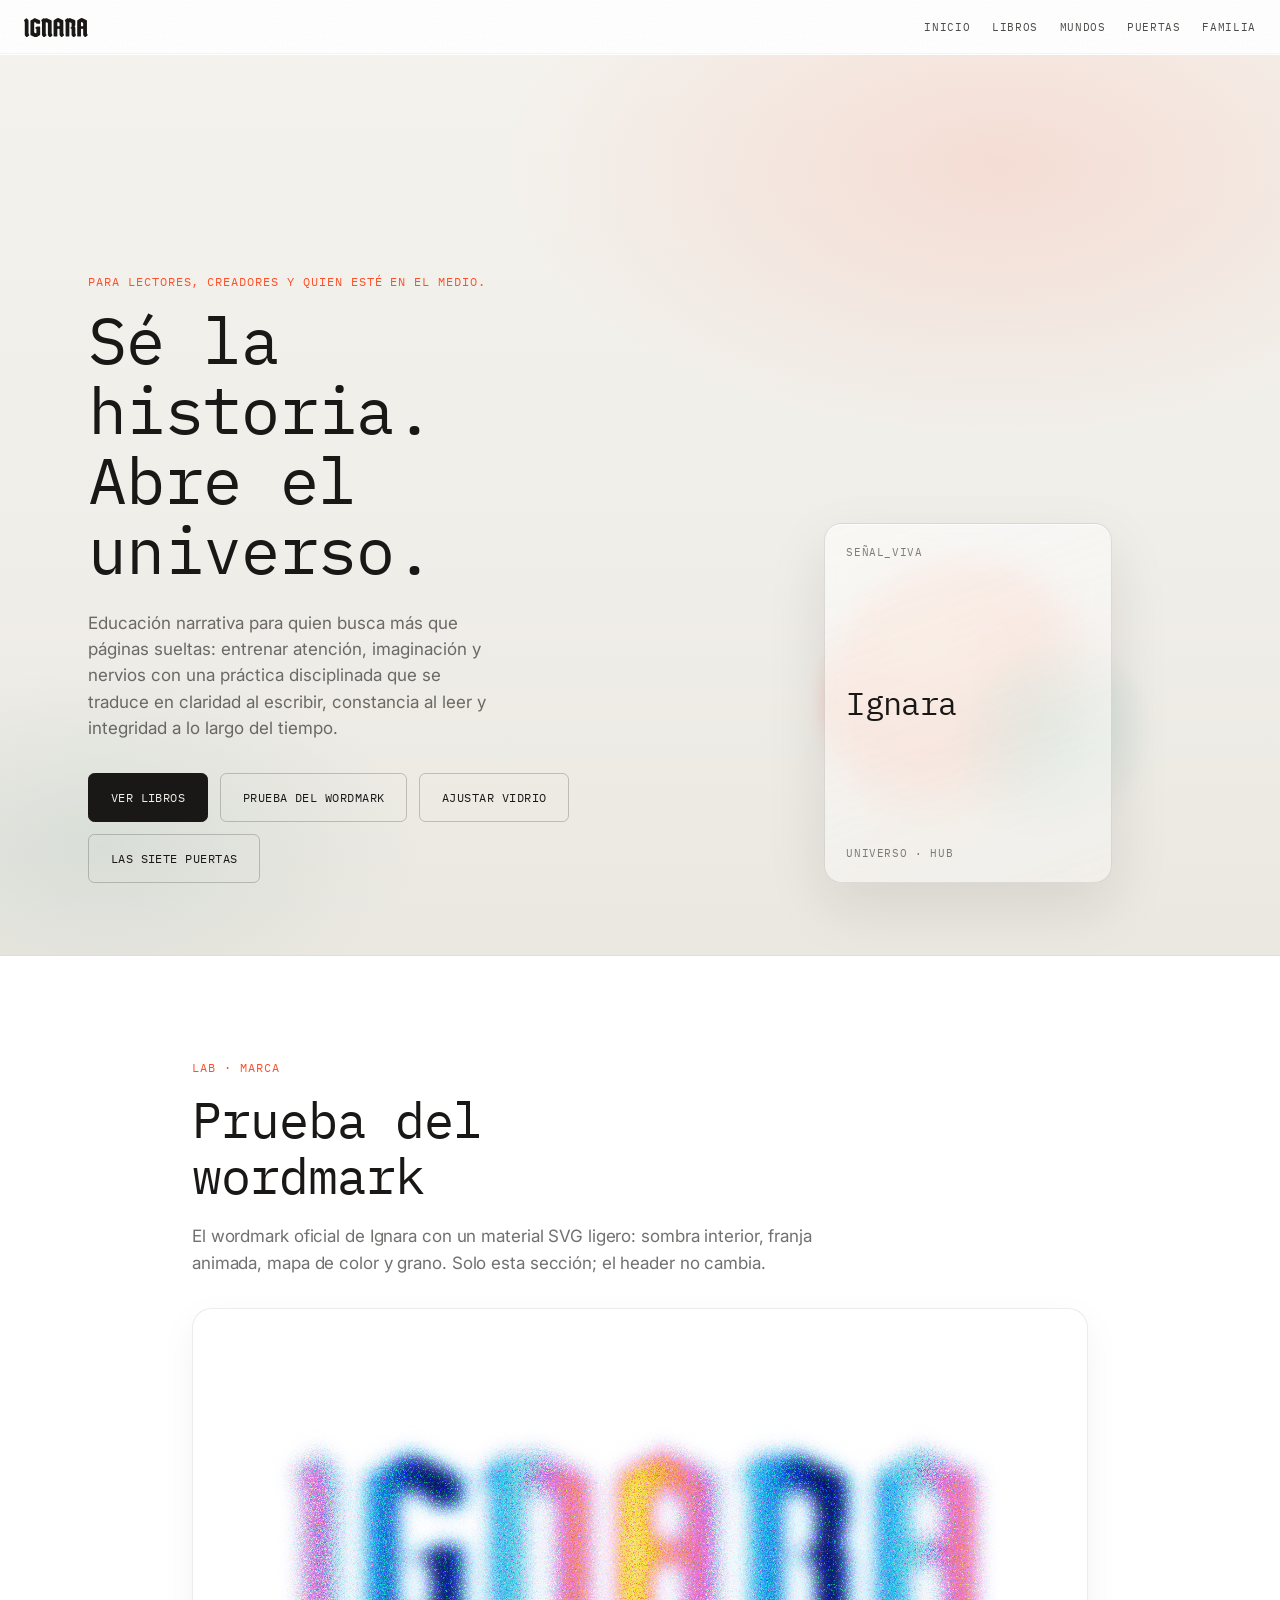
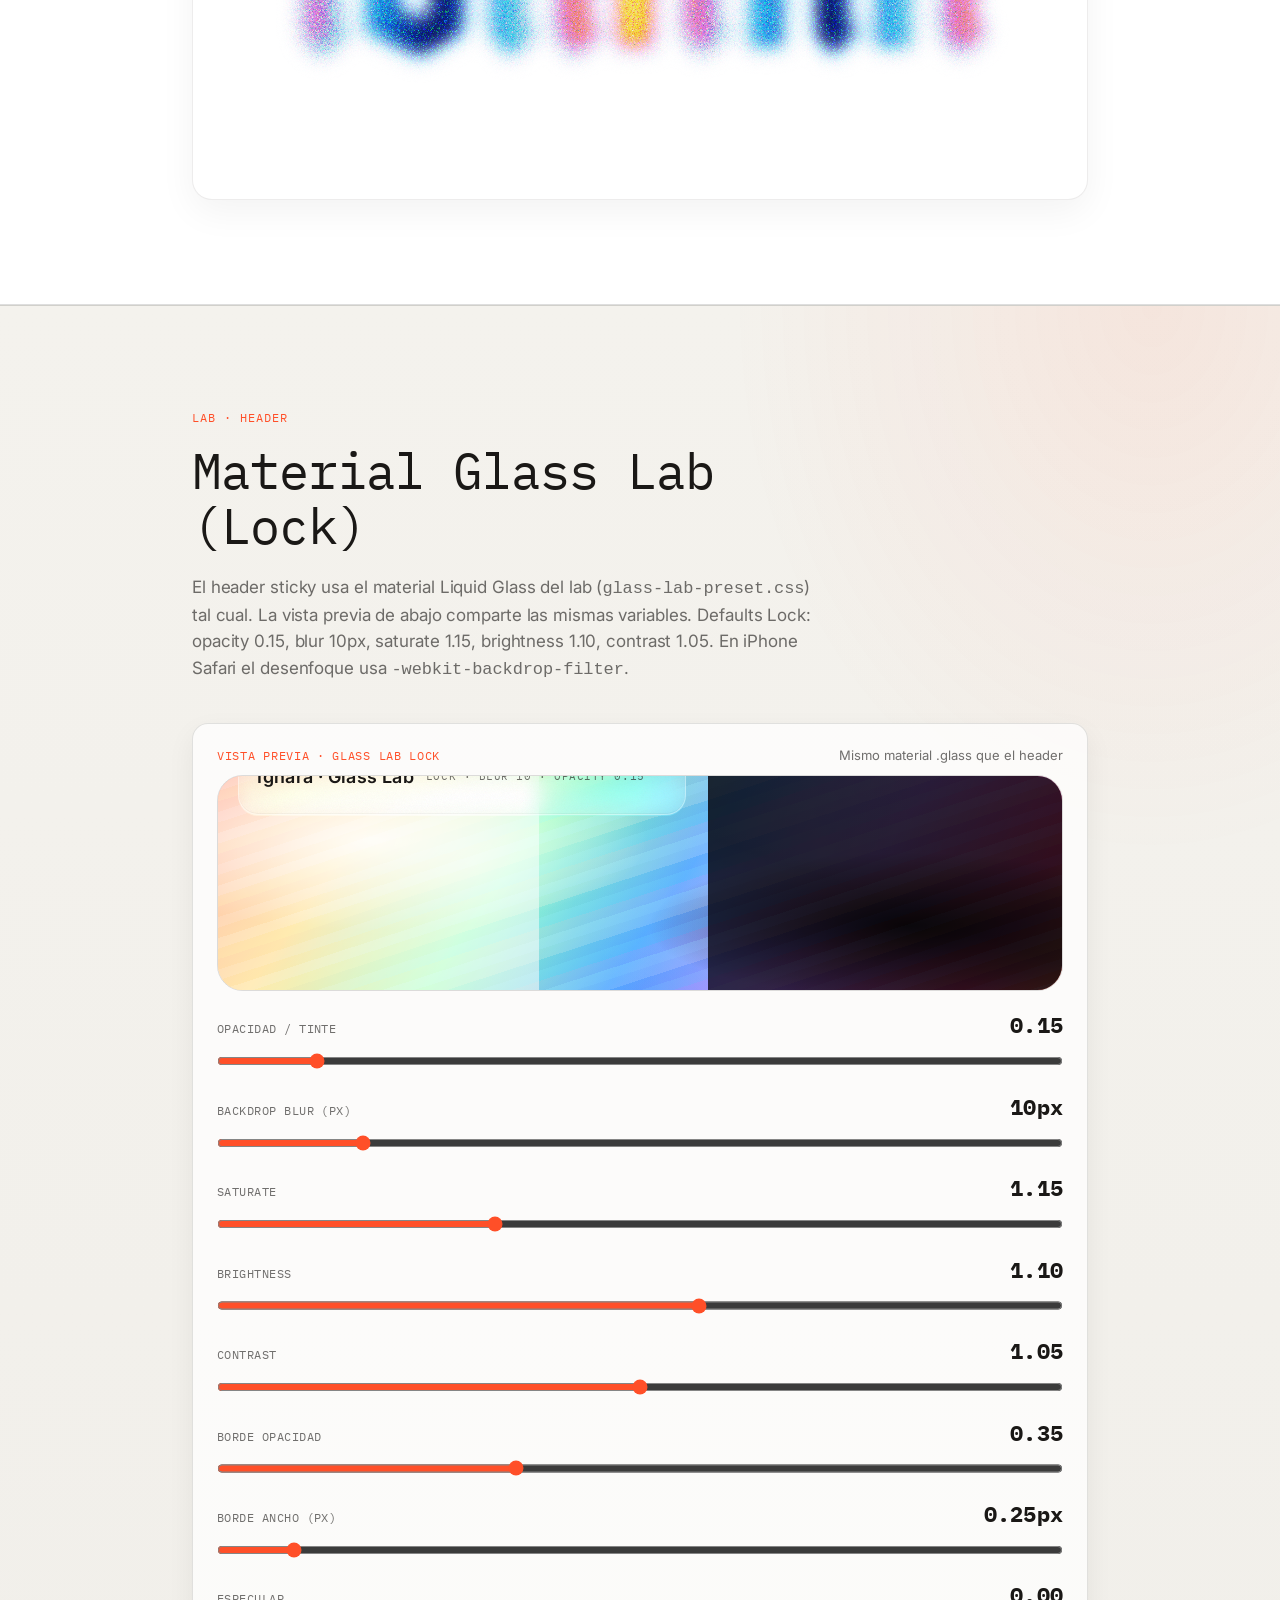
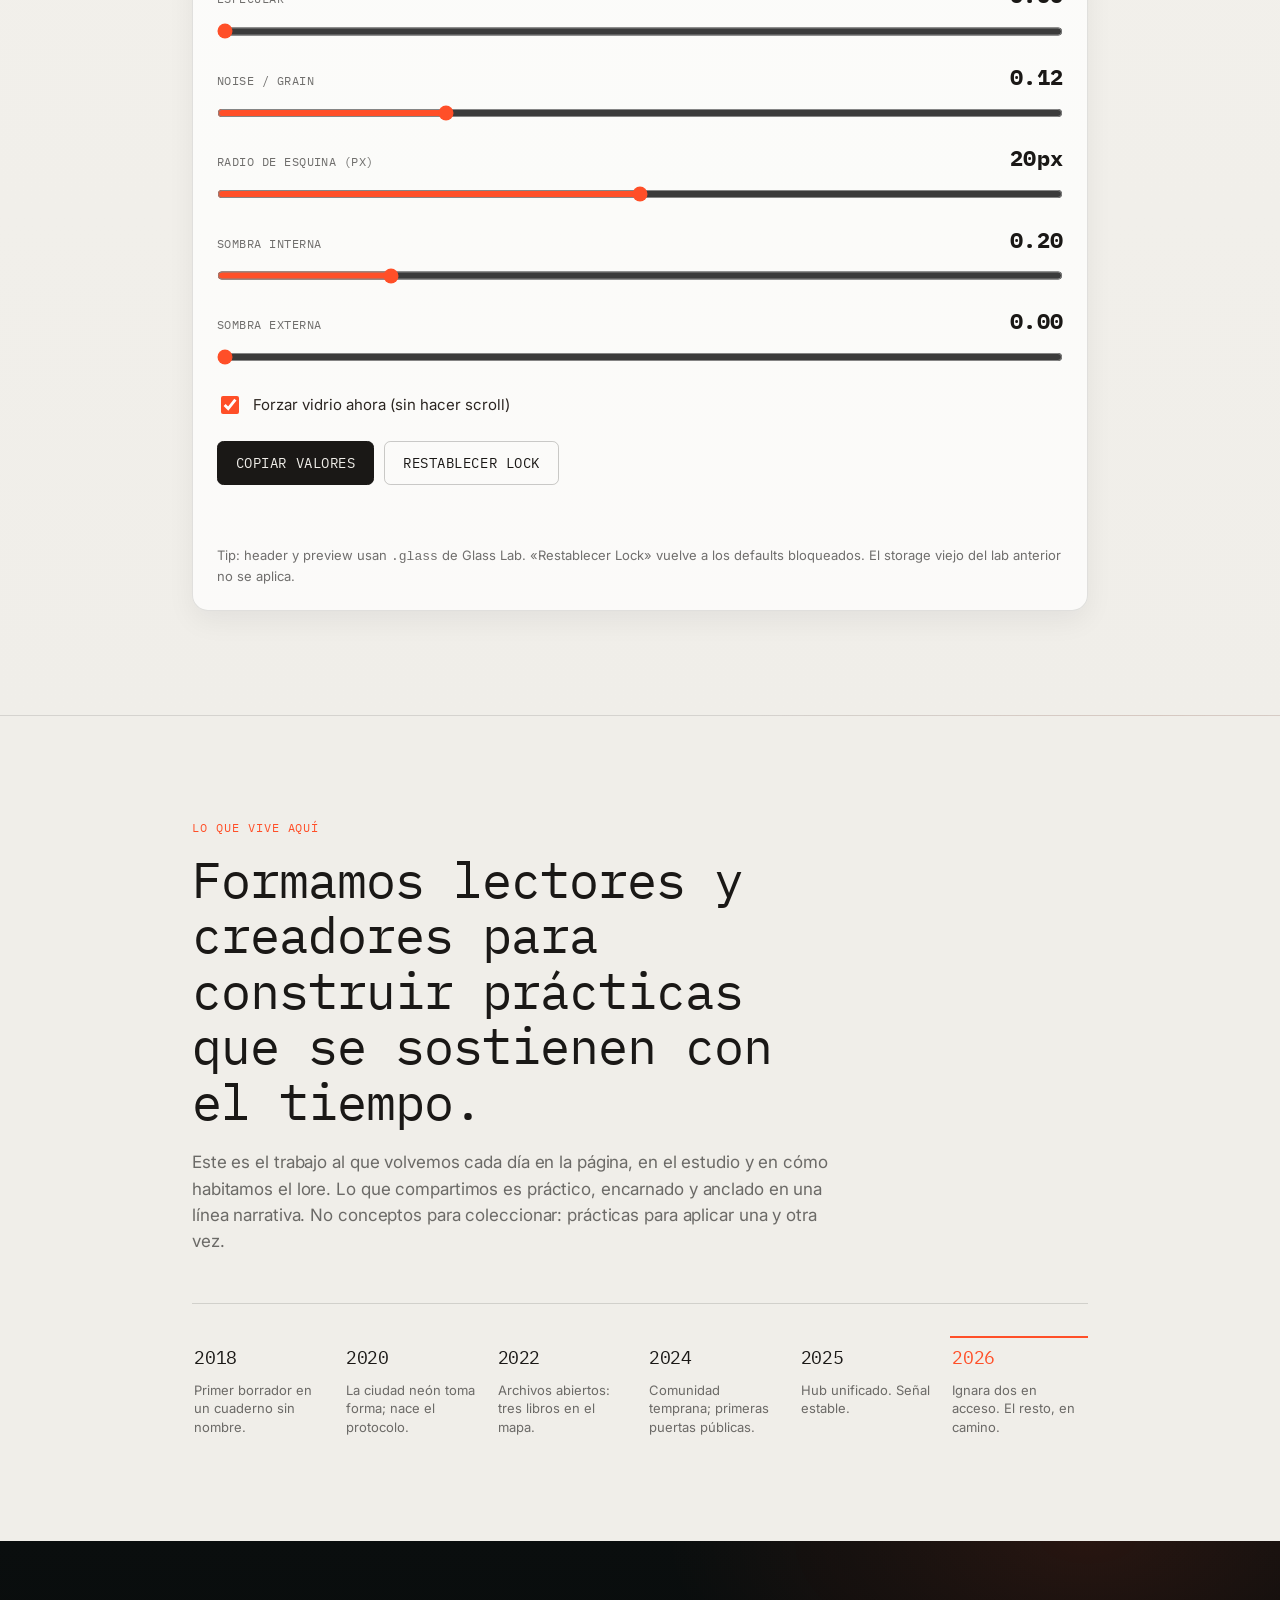
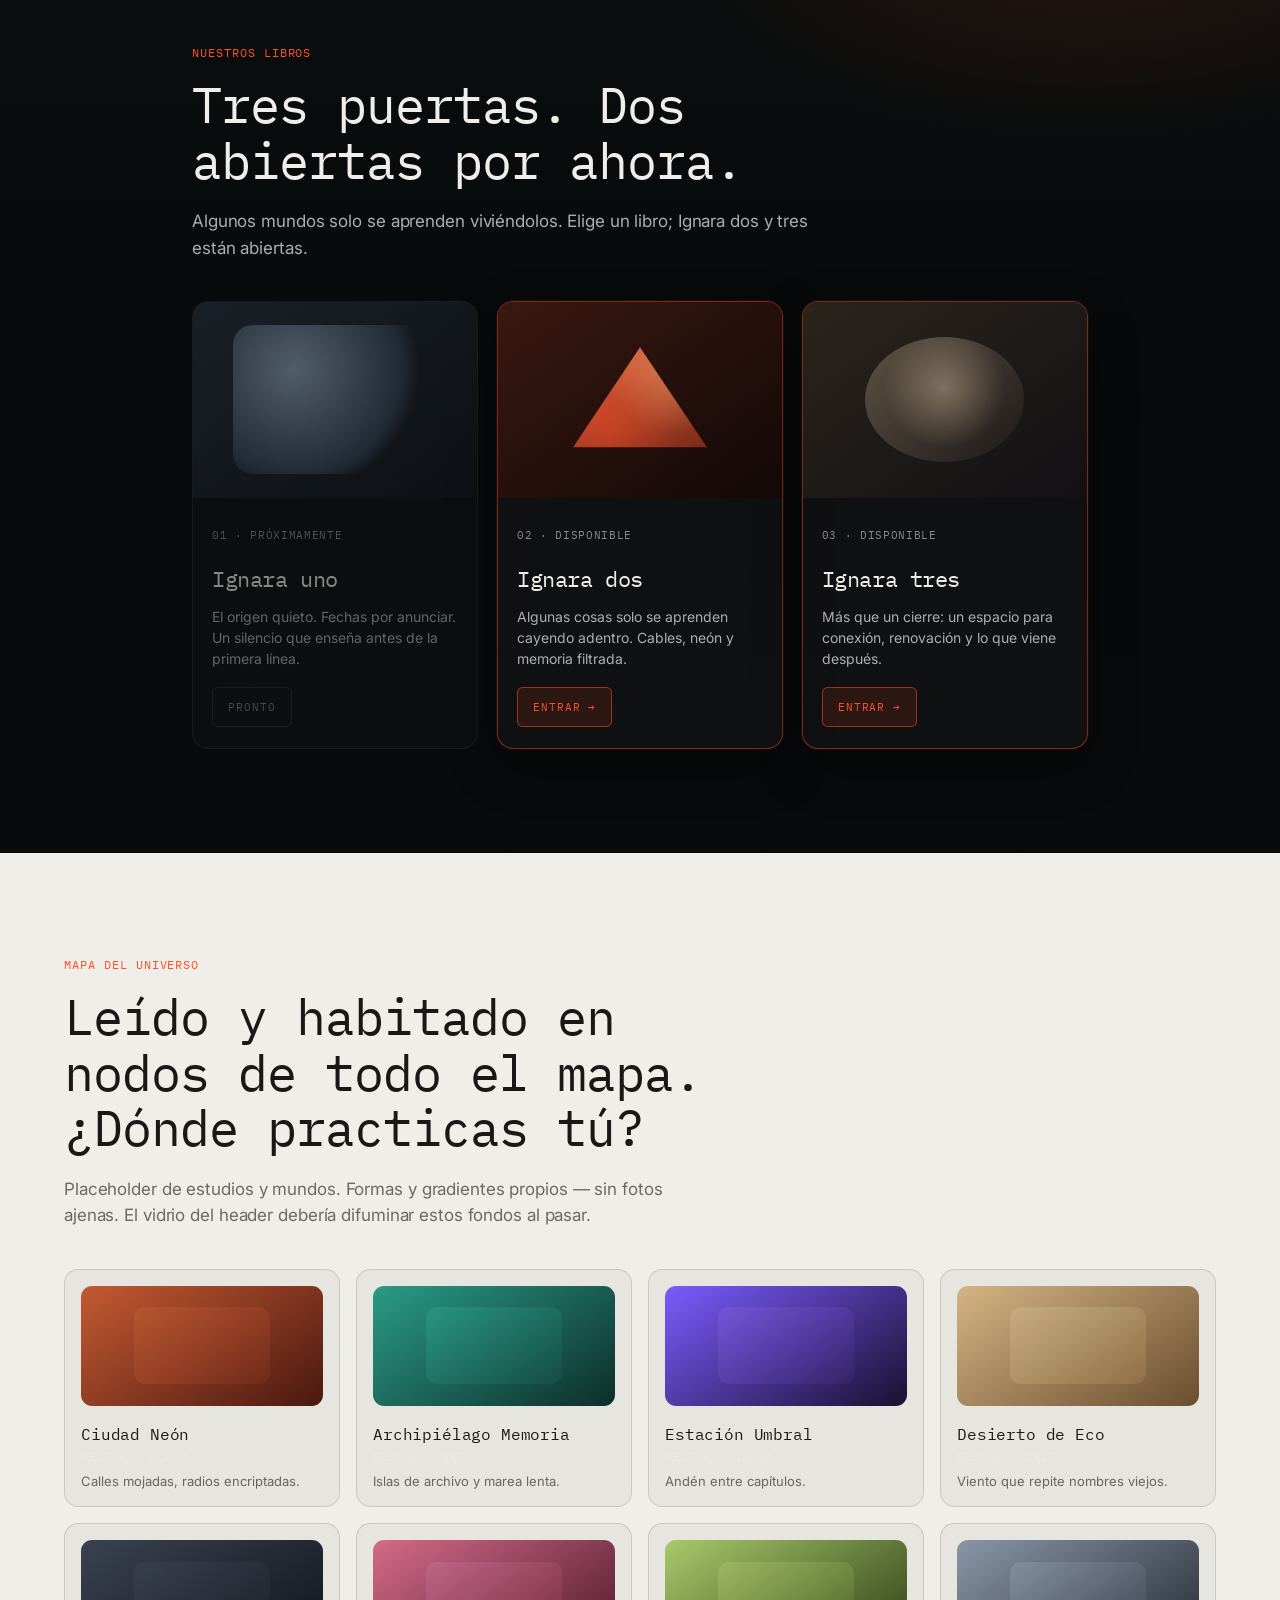
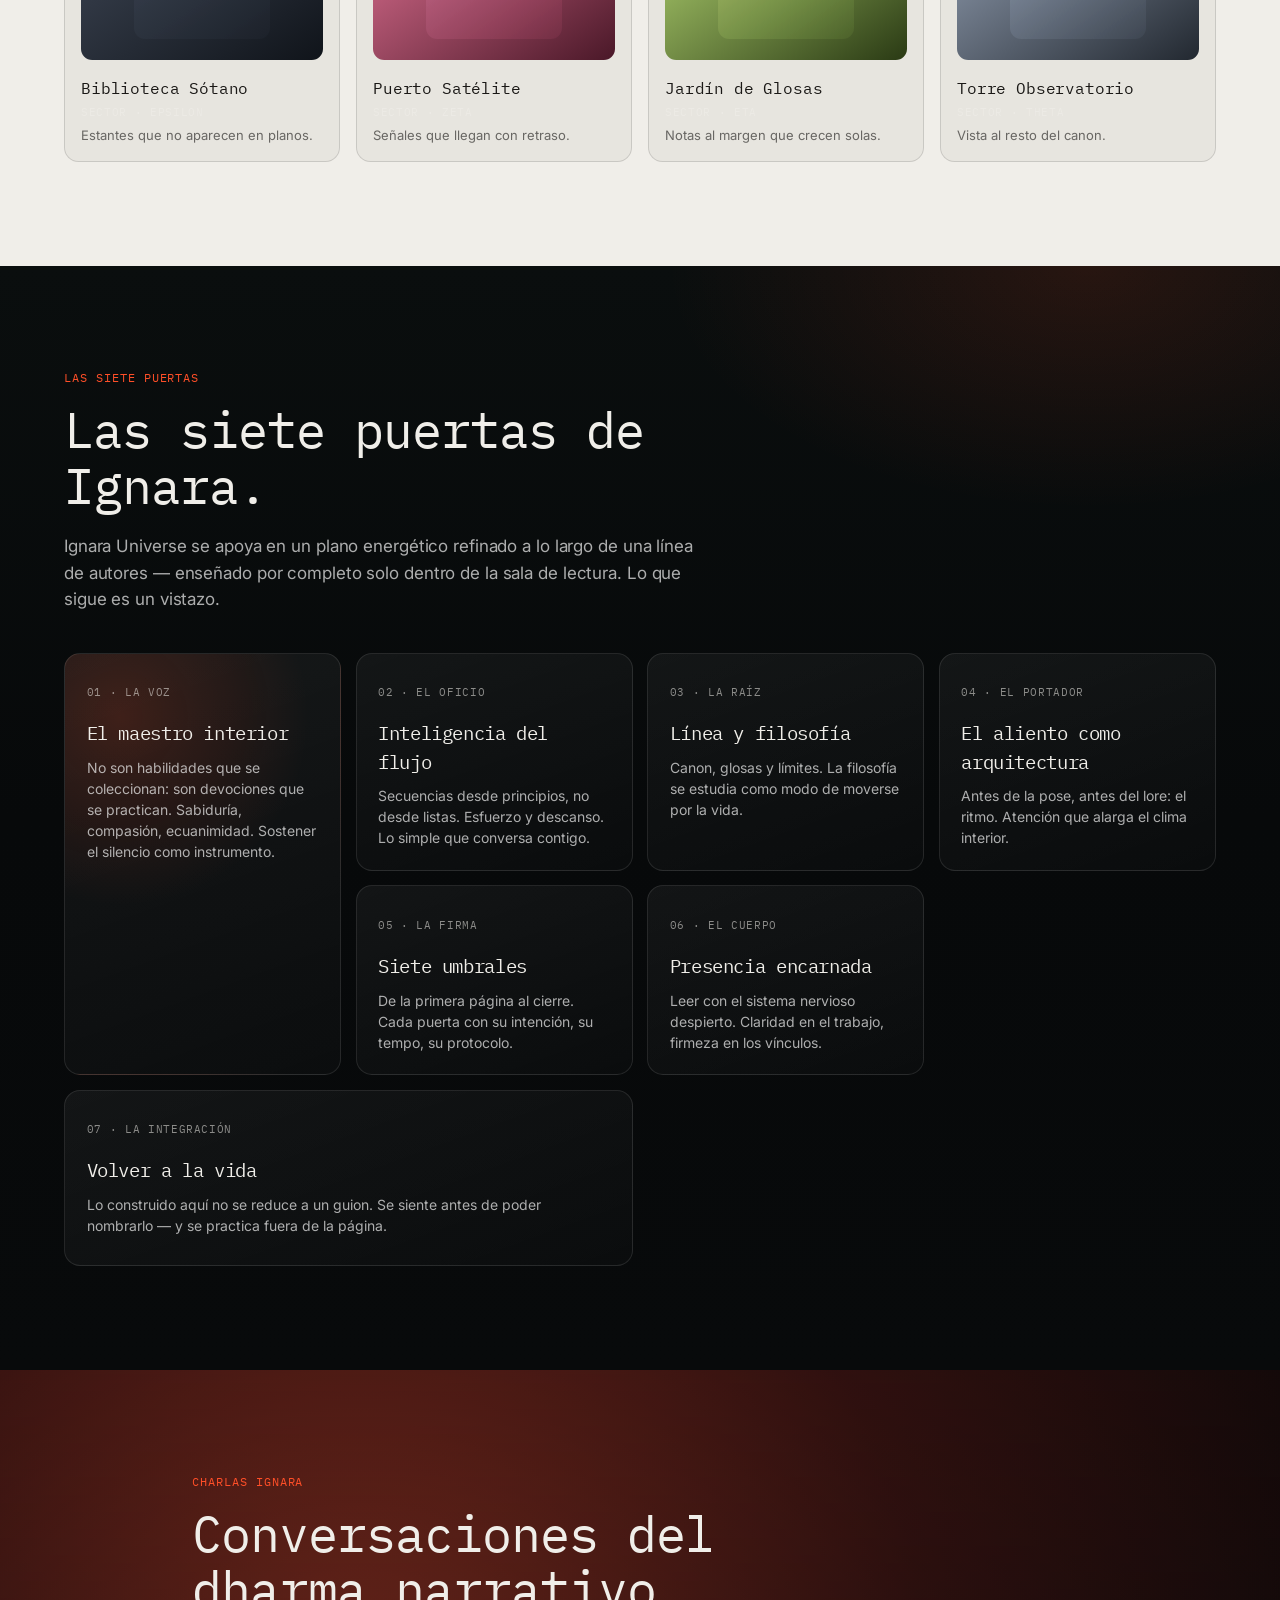
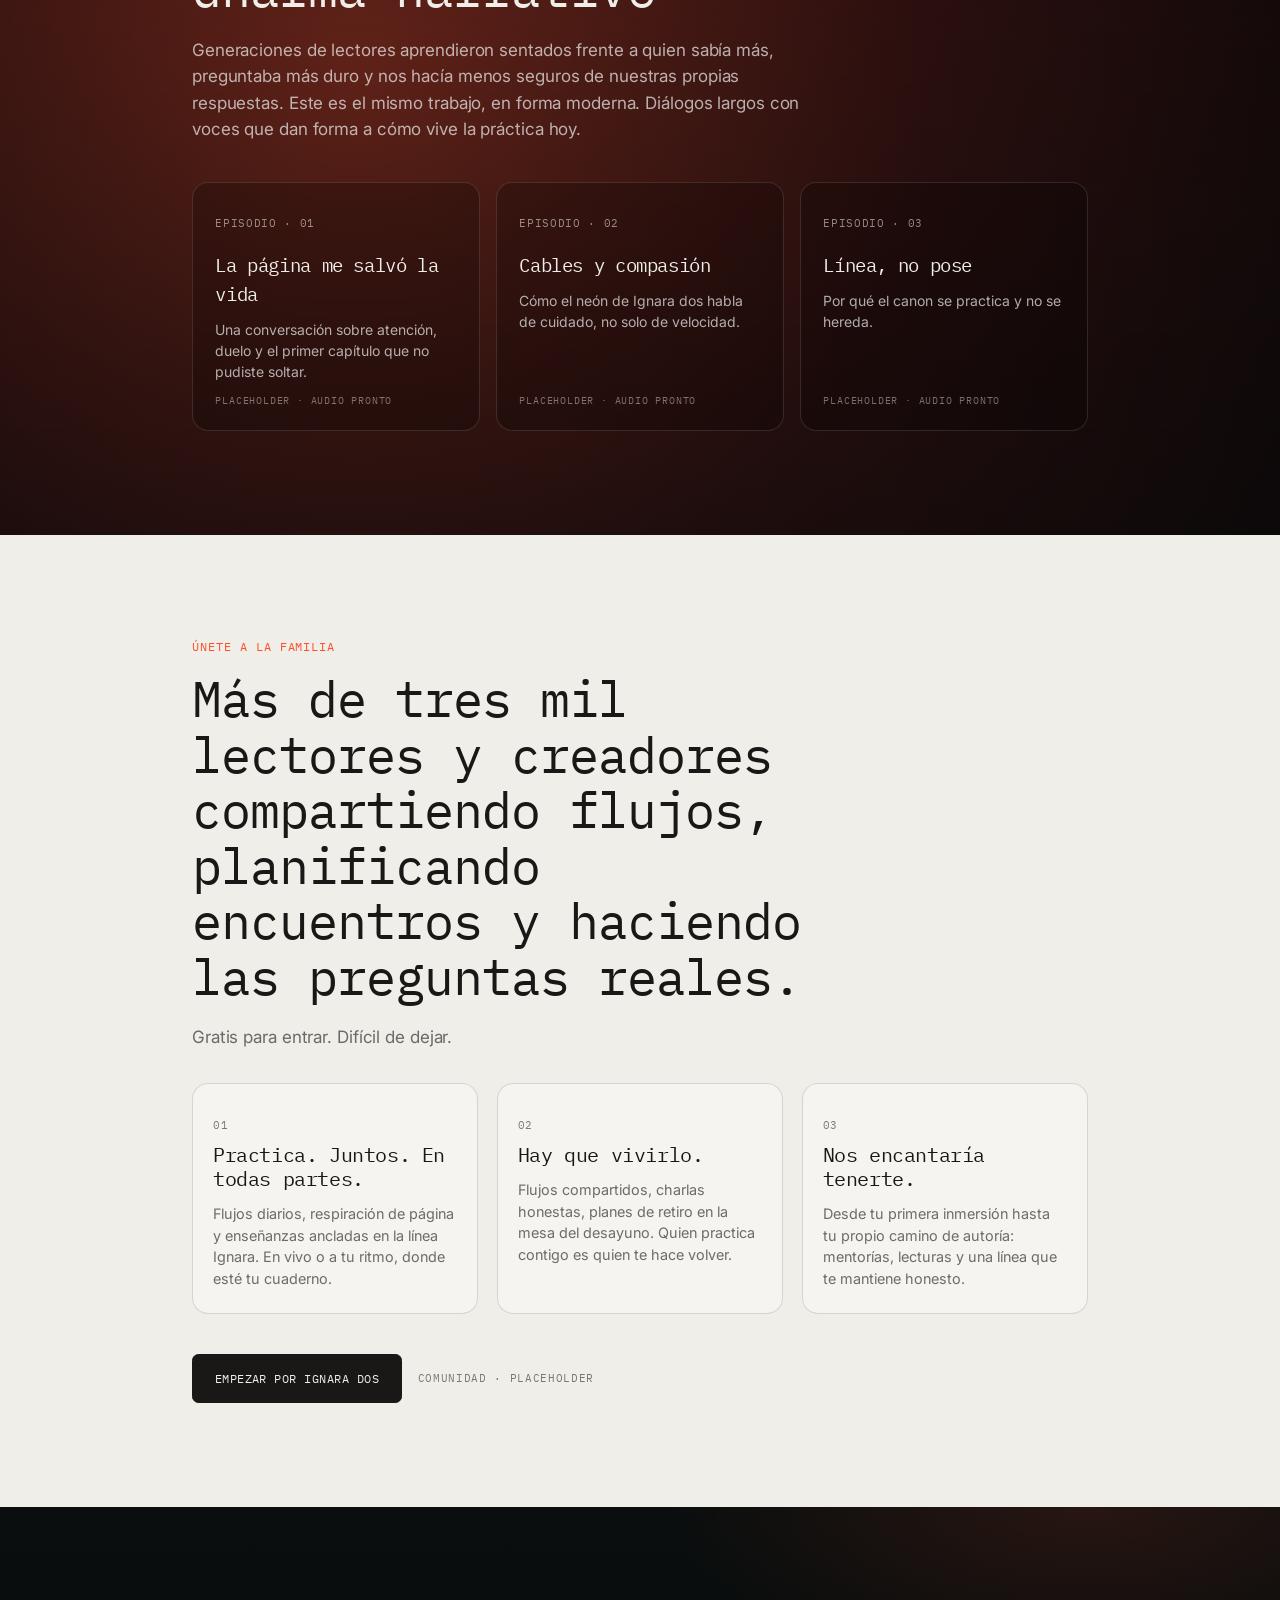
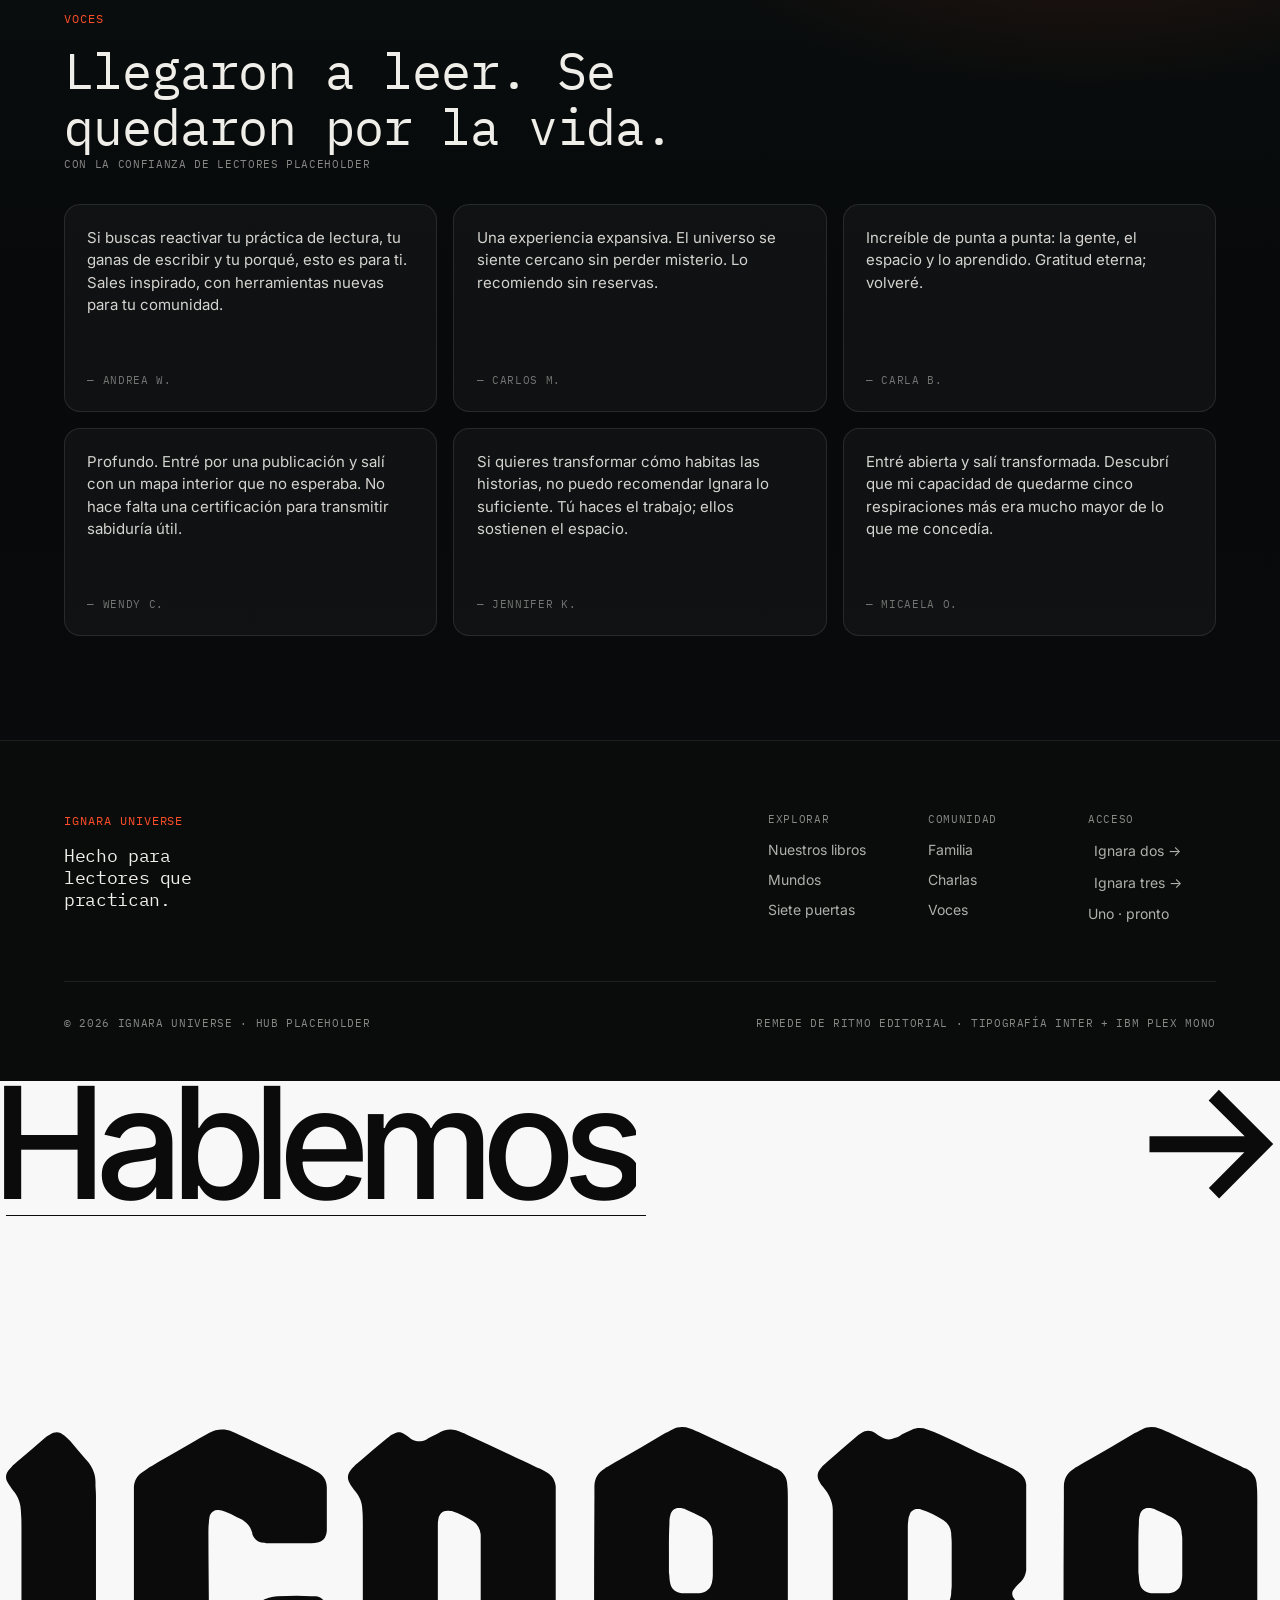
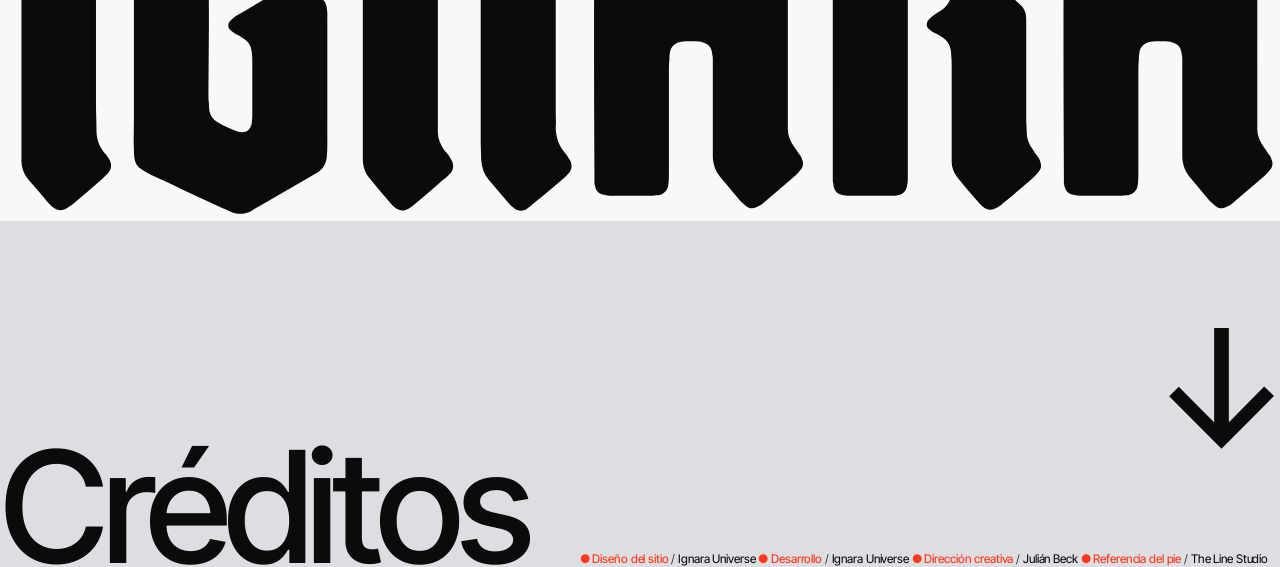
==== commit c6203664: "Footer: 1:1 logo peel (GSAP params) on desktop+mobile, CSS-pinned red panel (no iOS jitter)" ====
--- a/index.html
+++ b/index.html
@@ -9,8 +9,8 @@
   <link rel="preconnect" href="https://fonts.gstatic.com" crossorigin />
   <link rel="preload" as="style" href="https://fonts.googleapis.com/css2?family=Cormorant+Garamond:wght@400;500;600&family=IBM+Plex+Mono:ital,wght@0,400;0,500;0,600;0,700;1,400&family=Inter:wght@400;500;600;700&family=Inter+Tight:wght@300;400;500;600&family=Playfair+Display:wght@400;500;600&display=swap" />
   <link href="https://fonts.googleapis.com/css2?family=Cormorant+Garamond:wght@400;500;600&family=IBM+Plex+Mono:ital,wght@0,400;0,500;0,600;0,700;1,400&family=Inter:wght@400;500;600;700&family=Inter+Tight:wght@300;400;500;600&family=Playfair+Display:wght@400;500;600&display=swap" rel="stylesheet" />
-  <link rel="stylesheet" href="glass-lab-preset.css?v=20261022-1407" />
-  <link rel="stylesheet" href="styles.css?v=20261022-1407" />
+  <link rel="stylesheet" href="glass-lab-preset.css?v=20261022-2319" />
+  <link rel="stylesheet" href="styles.css?v=20261022-2319" />
 </head>
 <body data-view="hub">
   <a class="skip-link" href="#main">Saltar al contenido</a>
@@ -637,7 +637,7 @@
     </div>
 
   <!-- Footer (1:1 clone of thelinestudio.com footer; Ignara wordmark + placeholder copy) -->
-  <footer class="tl-footer" id="tl-footer" data-theme-section="light">
+  <footer class="tl-footer" id="tl-footer" data-theme-section="light"><div class="footer__pmark" aria-hidden="true"></div>
     <div class="footer__wrapper footer__wrapper--cta gutters"><a href="#familia" class="footer-cta h1"><svg xmlns="http://www.w3.org/2000/svg" fill="currentColor" viewBox="0 0 22 19" class="footer-cta__svg footer-cta__svg--clone" aria-hidden="true"><path d="m10.392 16.88 7.232-7.264-7.264-7.232 1.696-1.76 8.992 8.992-8.96 8.992zM.568 8.304h18.4v2.656H.568z"/></svg><span class="letter-H footer-cta__label"><span class="text-splitter">Hablemos</span></span><svg xmlns="http://www.w3.org/2000/svg" fill="currentColor" viewBox="0 0 22 19" class="footer-cta__svg footer-cta__svg--main" aria-hidden="true"><path d="m10.392 16.88 7.232-7.264-7.264-7.232 1.696-1.76 8.992 8.992-8.96 8.992zM.568 8.304h18.4v2.656H.568z"/></svg></a></div>
     <div class="footer__wrapper"><div class="footer__svg-wrapper gutters"><svg class="footer__svg" viewBox="0 0 497 152" fill="none" xmlns="http://www.w3.org/2000/svg" role="img" aria-label="Ignara">
 <path d="M490.39 27.9576C490.39 42.1575 490.39 56.5576 490.39 70.7576C490.39 84.9576 490.39 98.9576 490.39 112.958C490.39 114.758 490.39 116.558 490.39 118.358C490.39 120.958 491.39 123.358 492.99 125.558C493.59 126.358 494.19 127.158 494.79 128.158C495.39 128.758 495.79 129.558 495.99 130.358C496.59 131.558 496.39 132.958 495.59 134.158C494.99 134.958 494.19 135.958 493.39 136.558C489.19 140.158 484.79 143.958 480.59 147.558C479.99 148.158 478.99 148.558 478.19 148.958C476.79 149.758 475.19 149.558 473.99 148.558C473.19 147.958 472.59 147.158 471.79 146.558C469.39 143.758 466.99 140.758 464.39 137.758C462.19 135.358 460.99 132.358 460.99 128.958C460.99 127.358 460.99 125.958 460.99 124.358C460.99 114.558 460.99 104.758 460.99 94.9576C460.99 93.3576 460.99 91.9576 460.99 90.3576C460.79 89.5576 460.79 88.7576 460.59 87.9576C460.19 85.9576 458.79 84.7576 456.79 84.3576C456.59 84.1576 456.39 84.1576 456.39 84.1576C453.79 83.9576 451.19 83.9576 448.59 84.1576C446.19 84.5576 444.59 85.9576 444.19 88.3576C443.99 89.3576 443.99 90.3576 443.99 91.1576C443.79 92.7576 443.79 94.1576 443.79 95.7576C443.79 108.758 443.79 121.958 443.79 134.958C443.79 136.758 443.79 138.358 443.59 139.958C443.39 142.358 441.99 143.958 439.59 144.358C438.59 144.358 437.59 144.558 436.79 144.558C431.59 144.558 426.59 144.558 421.59 144.558C420.39 144.558 419.39 144.358 418.39 144.158C416.39 143.758 415.19 142.558 414.79 140.558C414.59 139.958 414.59 139.358 414.59 138.558C414.59 137.358 414.59 136.158 414.59 134.958C414.39 99.1576 414.39 63.1576 414.59 27.3575C414.59 25.9576 414.59 24.5575 414.59 23.3575C414.59 20.1576 415.99 17.7576 418.79 16.1575C419.19 15.7576 419.79 15.5576 420.39 15.1575C427.79 10.9576 434.99 6.75755 442.39 2.35754C443.39 1.95755 444.39 1.35755 445.19 0.957551C447.39 -0.242446 449.79 -0.242448 451.99 0.557541C453.19 0.957548 454.39 1.55754 455.39 1.95755C464.99 6.35755 474.39 10.9576 483.99 15.3575C484.59 15.7576 485.39 16.1575 486.19 16.3576C488.79 17.7575 490.19 19.9575 490.19 22.9576C490.39 24.5575 490.39 26.3575 490.39 27.9576ZM443.99 37.9576C443.79 41.1575 443.79 44.3576 443.79 47.7576C443.79 50.7576 443.79 53.9576 443.79 56.9576C443.99 58.3575 443.99 59.5576 444.19 60.7575C444.59 63.3576 446.19 64.7576 448.79 65.1576C449.79 65.1576 450.79 65.1576 451.59 65.1576C452.99 65.1576 454.39 65.1576 455.79 65.1576C458.79 64.7576 460.39 63.1576 460.79 60.1576C460.99 59.3575 460.99 58.3576 460.99 57.3576C460.99 52.9575 460.99 48.7576 460.99 44.3576C460.99 43.5575 460.99 42.7576 460.79 41.9576C460.79 38.9576 459.39 36.7576 456.79 35.3575C454.59 34.3575 452.79 33.3576 450.39 32.3576C449.79 31.9575 448.79 31.7575 447.99 31.7575C446.39 31.5576 444.79 32.5576 444.39 34.3576C443.99 35.5575 443.99 36.7576 443.99 37.9576Z" fill="currentColor"/>
@@ -866,6 +866,6 @@
     </section>
   </main>
 
-  <script src="script.js?v=20261022-1407"></script>
+  <script src="script.js?v=20261022-2319"></script>
 </body>
 </html>
--- a/styles.css
+++ b/styles.css
@@ -2755,12 +2755,13 @@
 /* structure */
 .tl-footer .footer__wrapper { position: relative; z-index: 3; }
 .tl-footer .footer__wrapper--cta { background-color: var(--tl-white); z-index: 4; }
-.tl-footer .footer__scroller { position: absolute; inset: -50vh 0 0 0; }
-.tl-footer .footer__sticky { display: flex; height: 100vh; height: 100dvh; position: sticky; top: 0; z-index: 2; }
+.tl-footer .footer__scroller { position: absolute; inset: -50vh 0 0 0; display: flex; flex-direction: column; justify-content: flex-end; }
+.tl-footer .footer__sticky { display: flex; height: 100vh; height: 100lvh; flex: none; position: -webkit-sticky; position: sticky; top: auto; bottom: 0; z-index: 2; }
 @media (prefers-reduced-motion: no-preference) { .tl-footer .footer__sticky { transition: transform 1s var(--tl-ease); } }
 .tl-footer.footer--credits-open .footer__sticky { transform: translate(5%, -240px) rotate(-3deg); }
 @media (min-width: 1024px) { .tl-footer.footer--credits-open .footer__sticky { transform: translate(5%, -16.2037vw) rotate(-6deg); } }
-.tl-footer .footer__sticky-inner { position: absolute; inset: 0; display: flex; align-items: flex-end; background-color: var(--tl-red); will-change: transform; }
+.tl-footer .footer__sticky-inner { position: absolute; inset: 0; display: flex; align-items: flex-end; background-color: var(--tl-red); }
+@media (min-width: 1024px) { .tl-footer .footer__sticky-inner { will-change: transform; } }
 .tl-footer .footer__sticky-inner::before { content: ""; position: absolute; left: 0; right: 0; bottom: calc(100% - 1px); height: 10vh; background-color: var(--tl-red); }
 .tl-footer .footer__content { position: relative; top: 1px; background-color: var(--tl-red); color: var(--tl-white); }
 .tl-footer .footer__fig { position: absolute; bottom: 0; left: 20.51282vw; width: 138.46154vw; filter: grayscale(.3); mix-blend-mode: multiply; opacity: .2; pointer-events: none; }
@@ -2884,3 +2885,14 @@
 .tl-footer .footer-credits__btn-svg { position: absolute; right: 8px; bottom: 140px; width: 82px; height: 93px; }
 @media (min-width: 1024px) { .tl-footer .footer-credits__btn-svg { right: .46296vw; bottom: 9.66435vw; width: 8.21759vw; height: 9.43287vw; } }
 body:not([data-view="hub"]) .tl-footer { display: none; }
+
+/* Mobile red-panel parallax (15% -> 0, as the original) driven by a CSS scroll timeline:
+   runs on the compositor in sync with native scroll (iOS Safari 26+). No support -> panel stays fixed. */
+.tl-footer { timeline-scope: --tlpar; }
+.tl-footer .footer__pmark { position: absolute; left: 0; bottom: 0; width: 1px; height: 47svh; pointer-events: none; visibility: hidden; view-timeline: --tlpar block; }
+@keyframes tl-par { from { transform: translate3d(0,15%,0); } to { transform: translate3d(0,0,0); } }
+@media (max-width: 1023px) and (prefers-reduced-motion: no-preference) {
+  @supports (animation-timeline: view()) {
+    .tl-footer .footer__sticky-inner { animation: tl-par linear both; animation-timeline: --tlpar; animation-range: entry 0% entry 100%; }
+  }
+}
